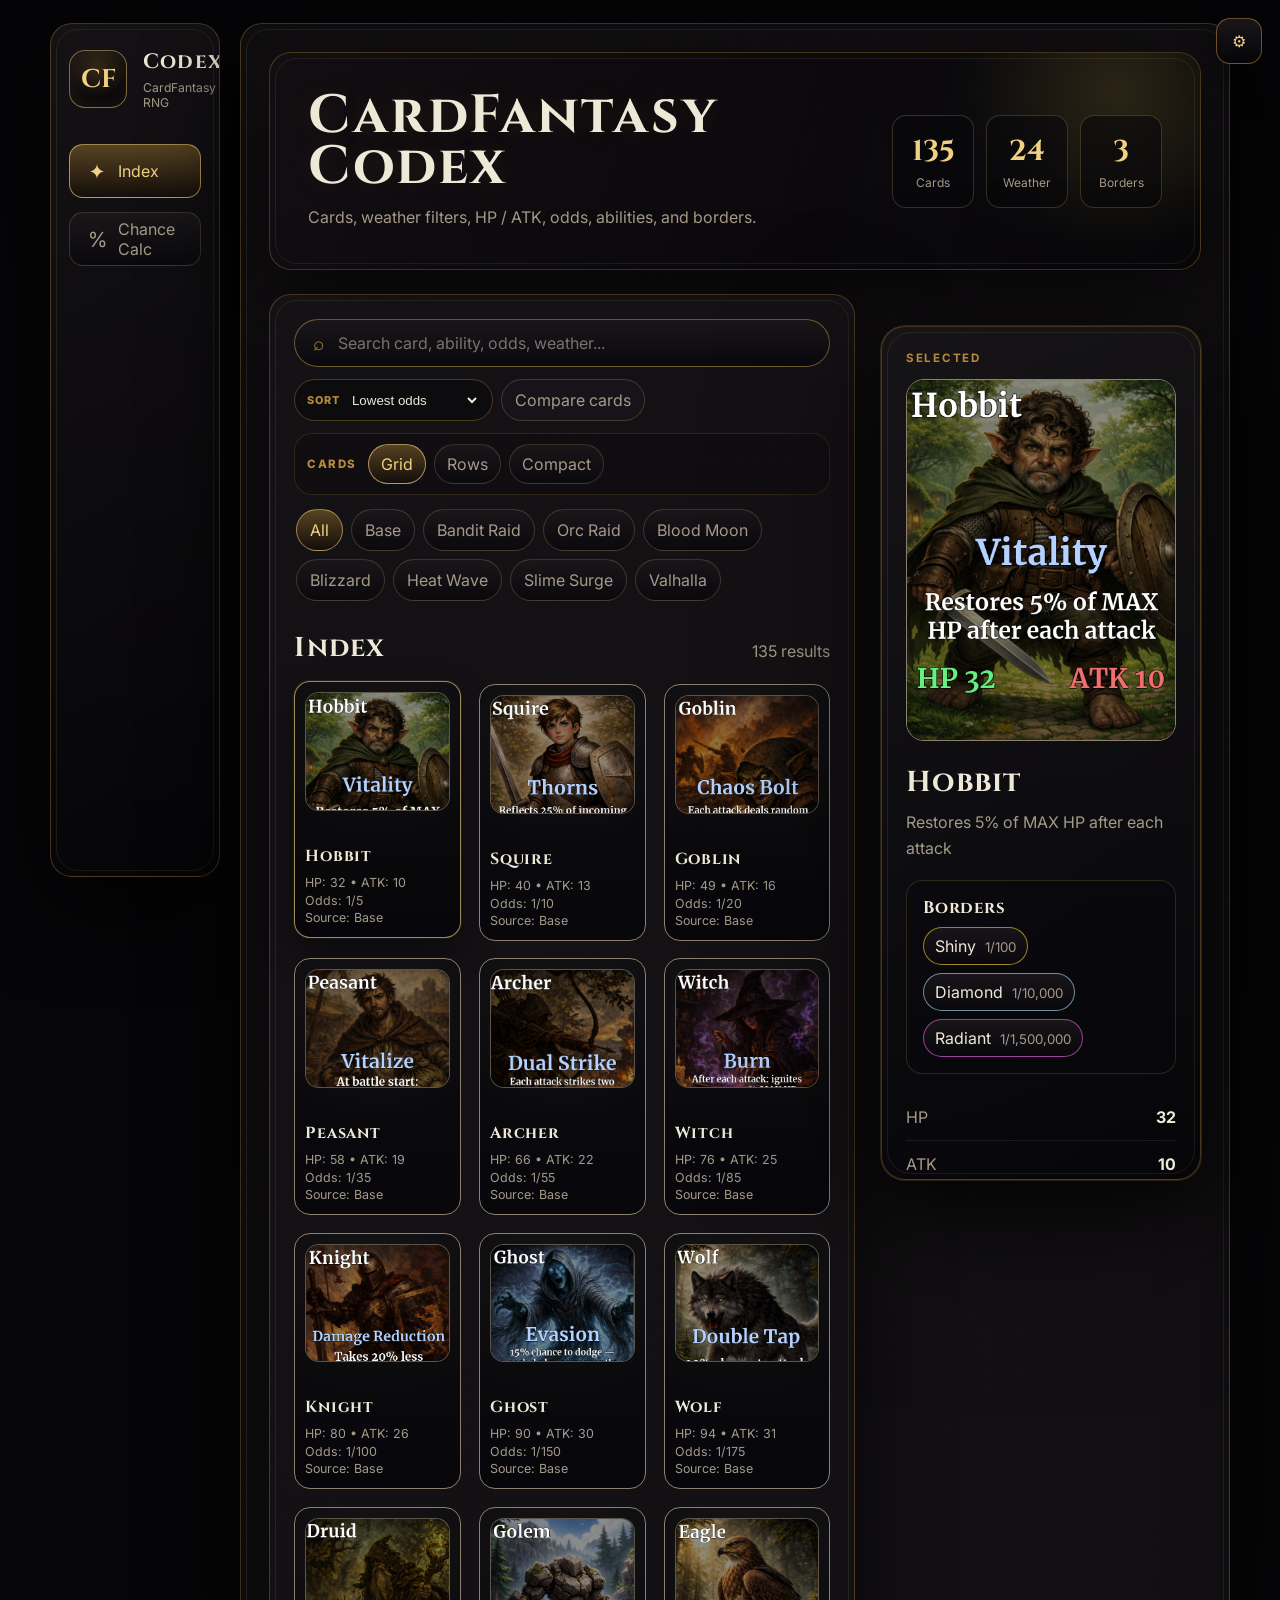
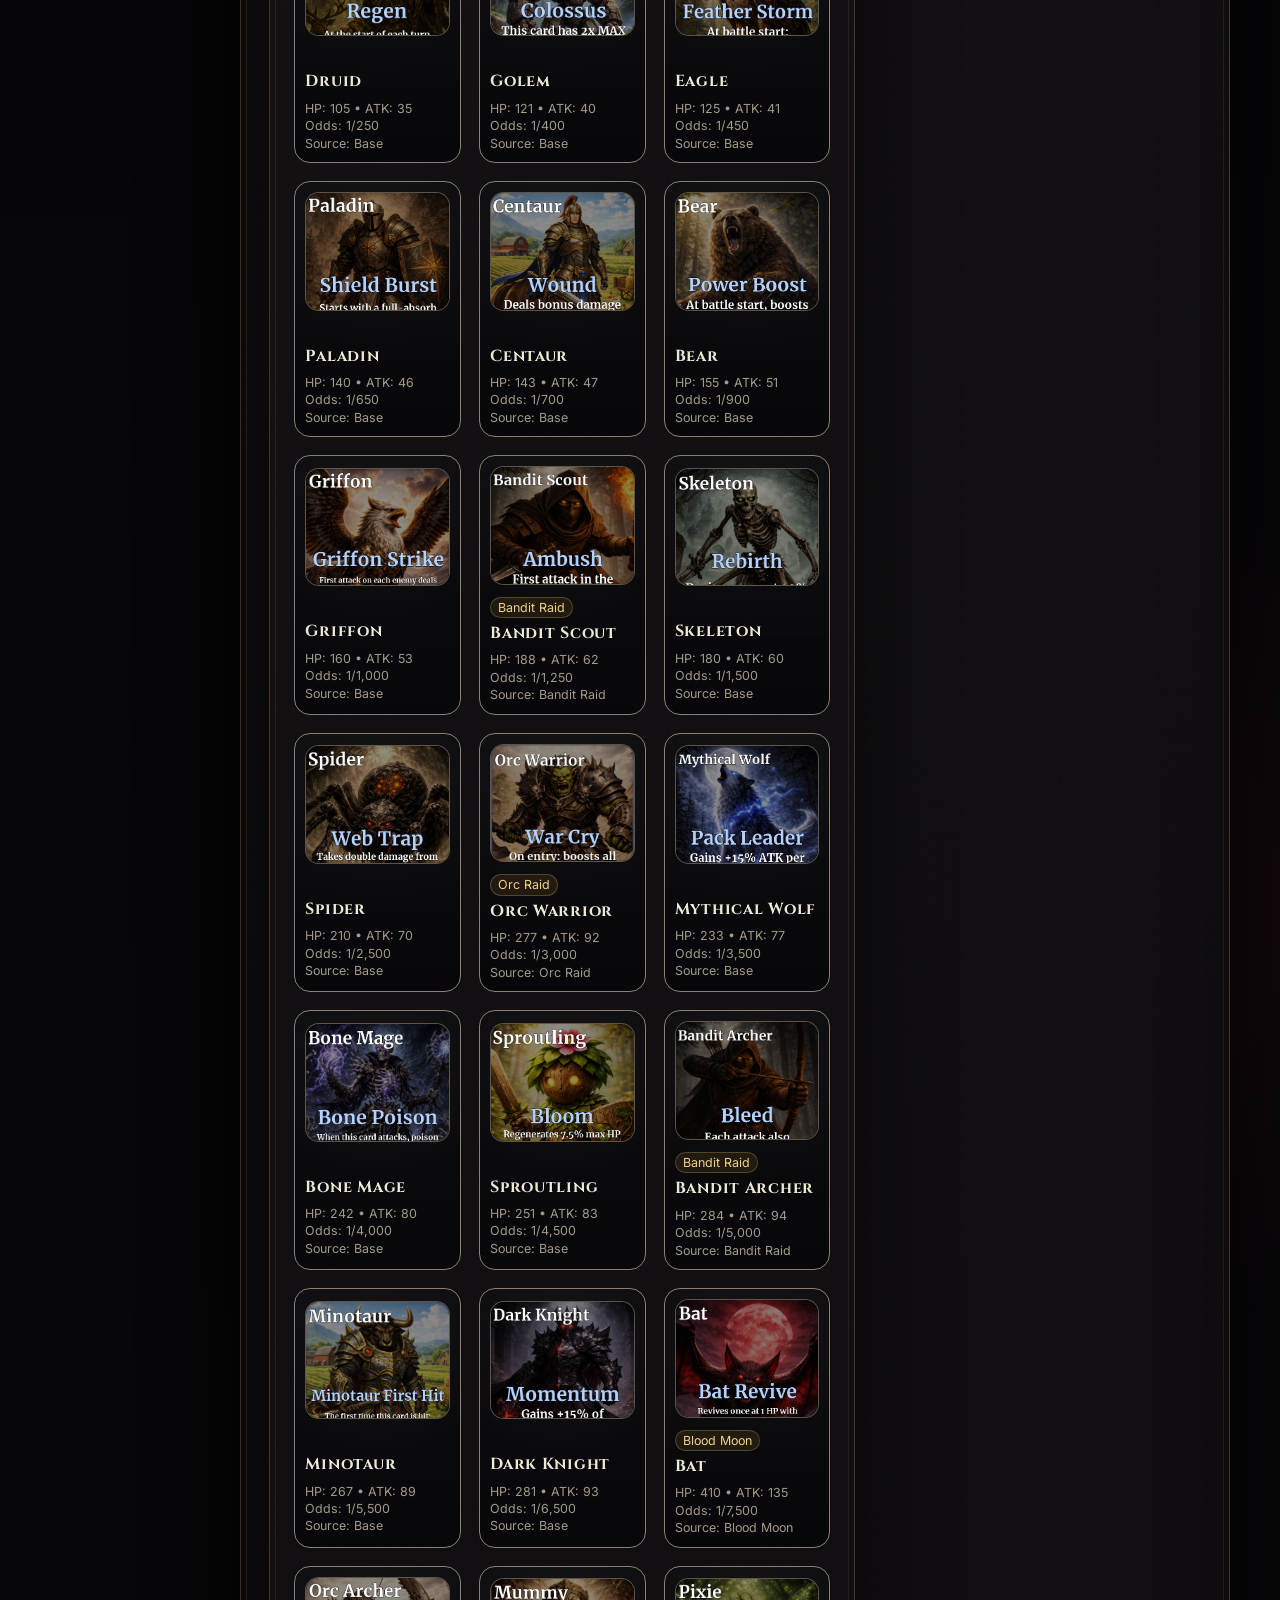
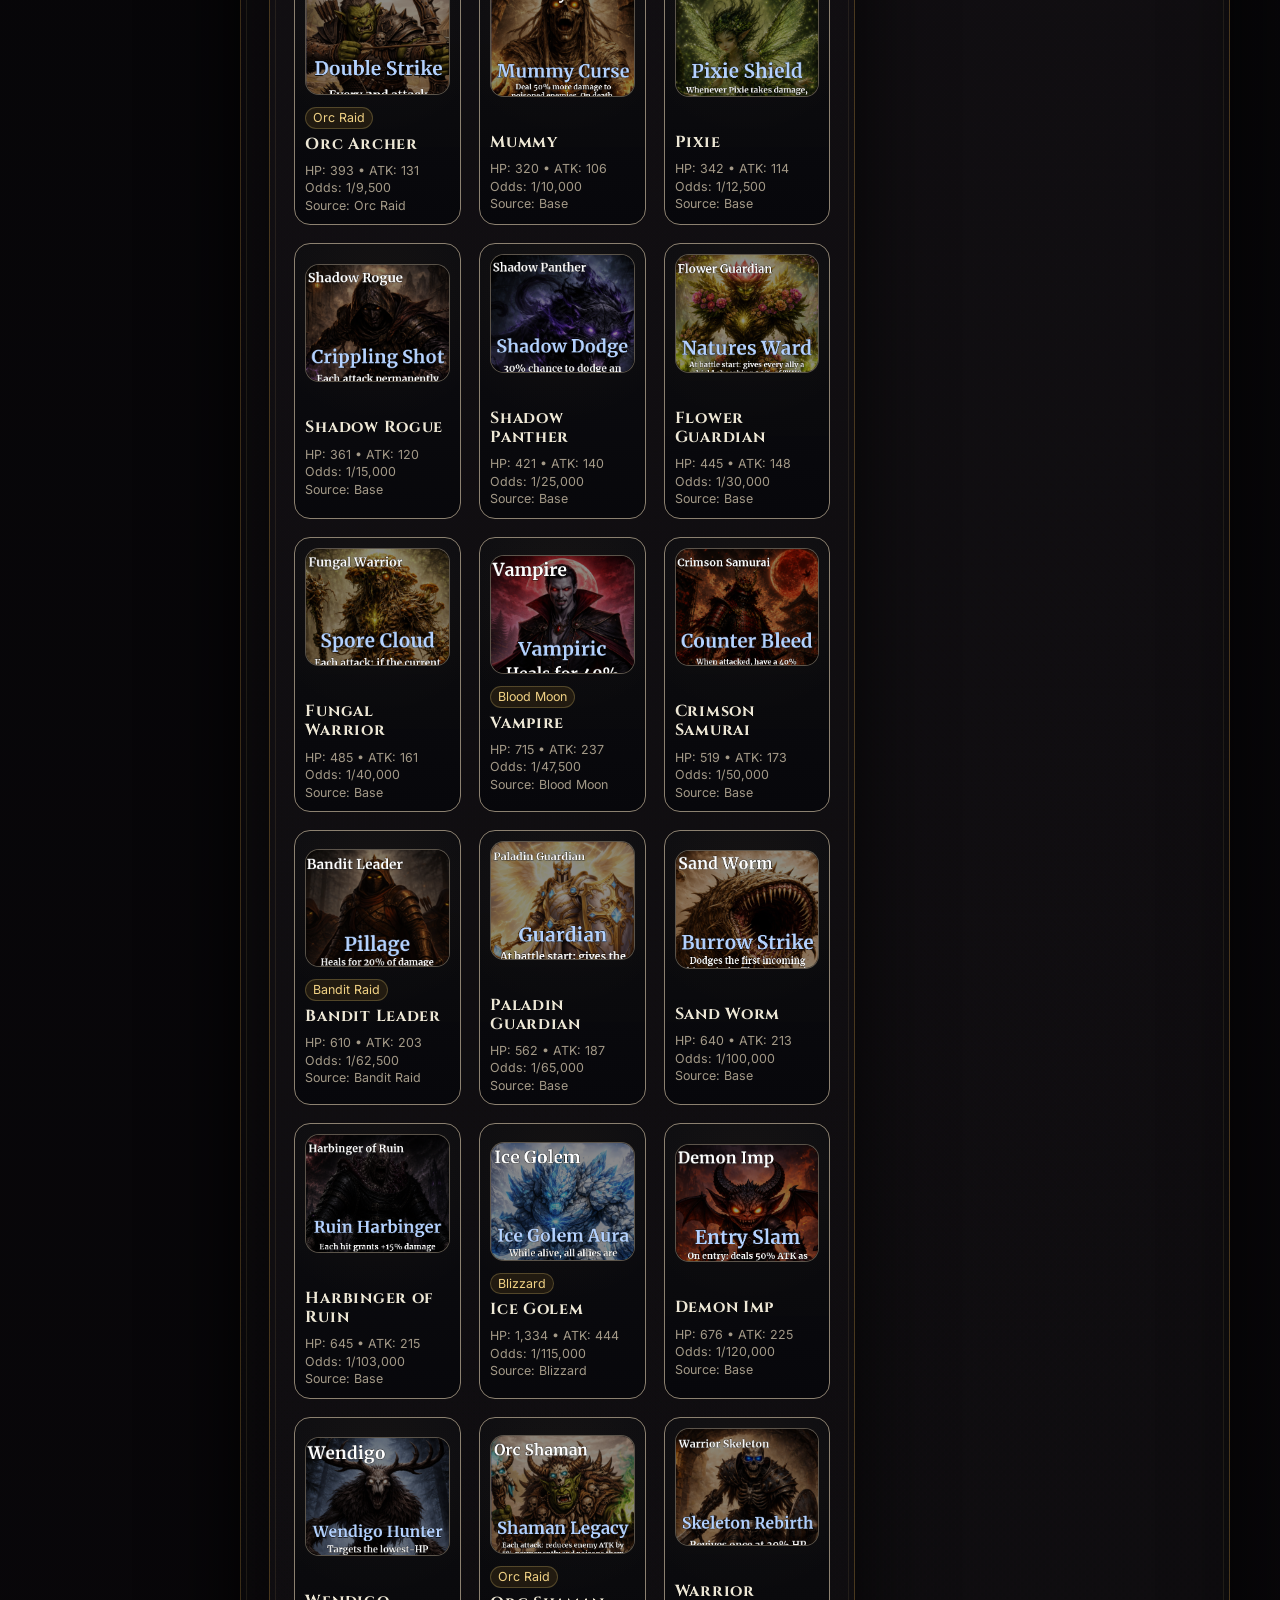
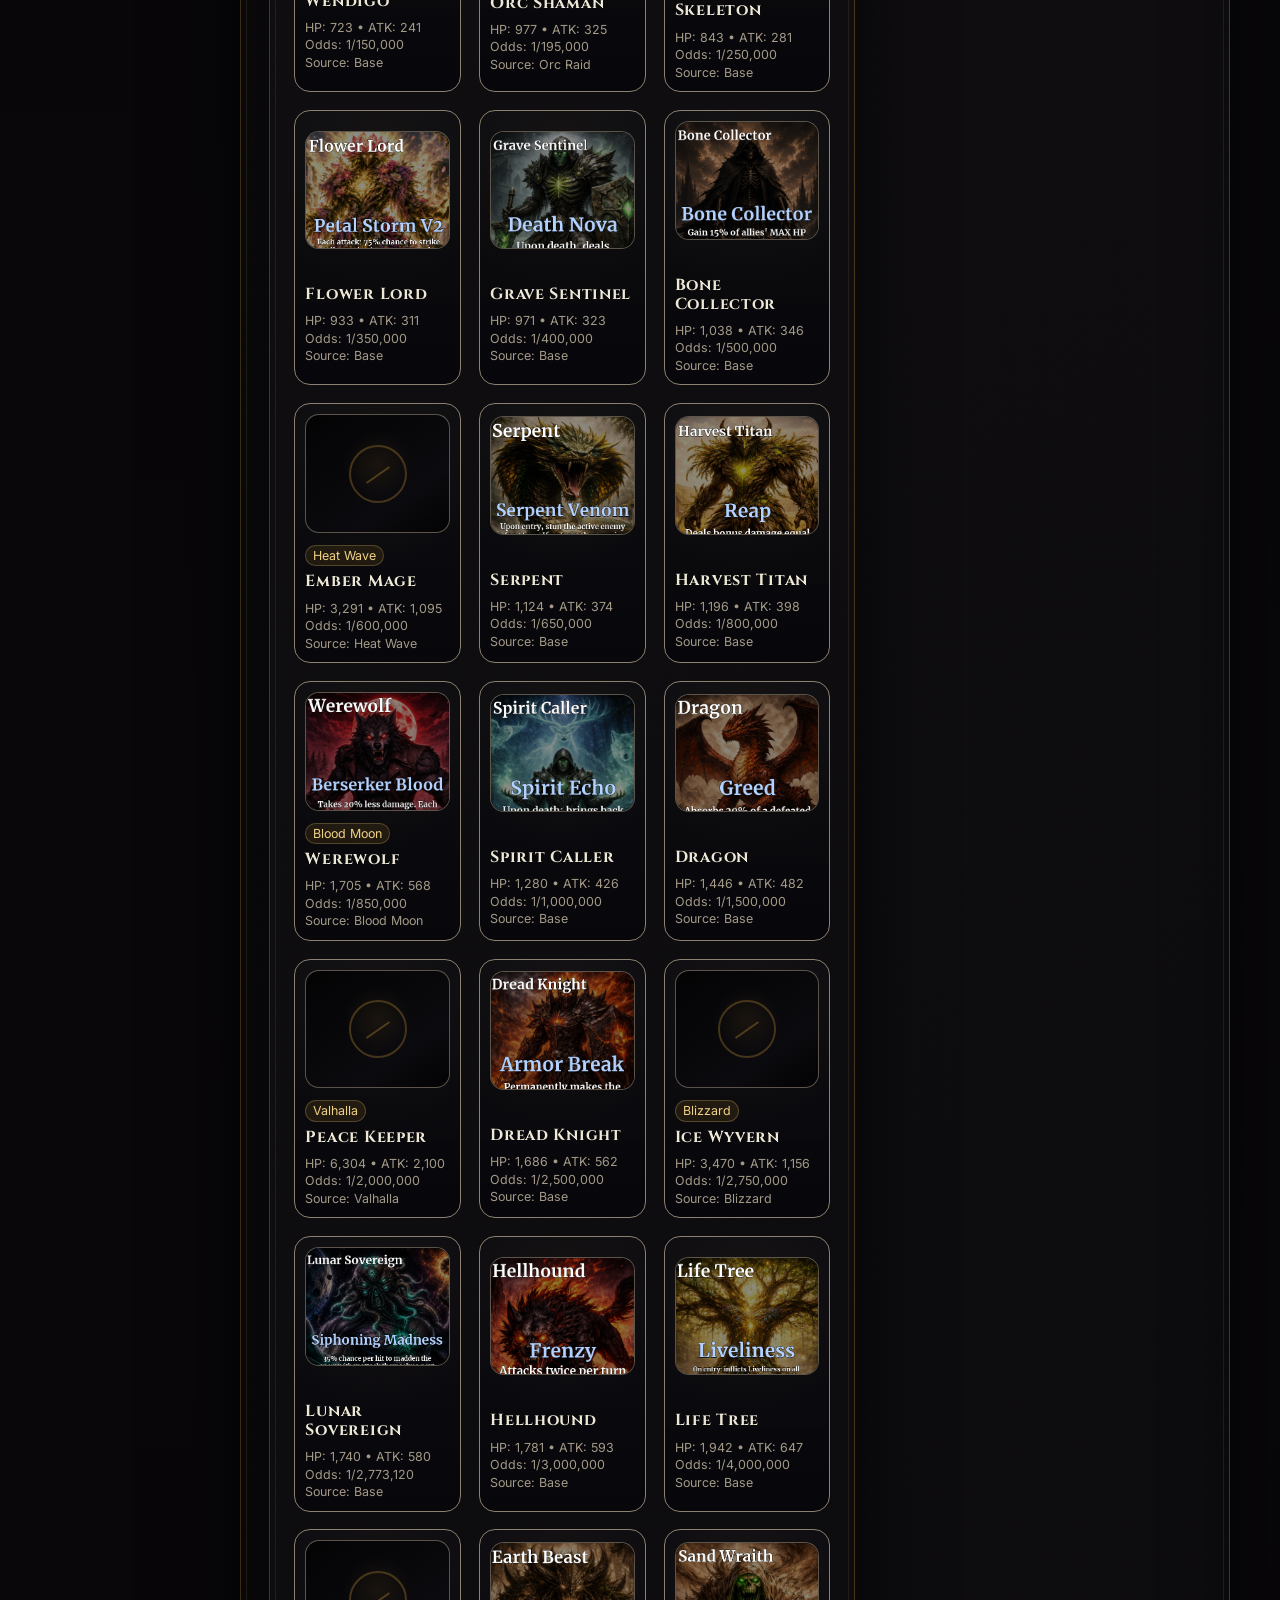
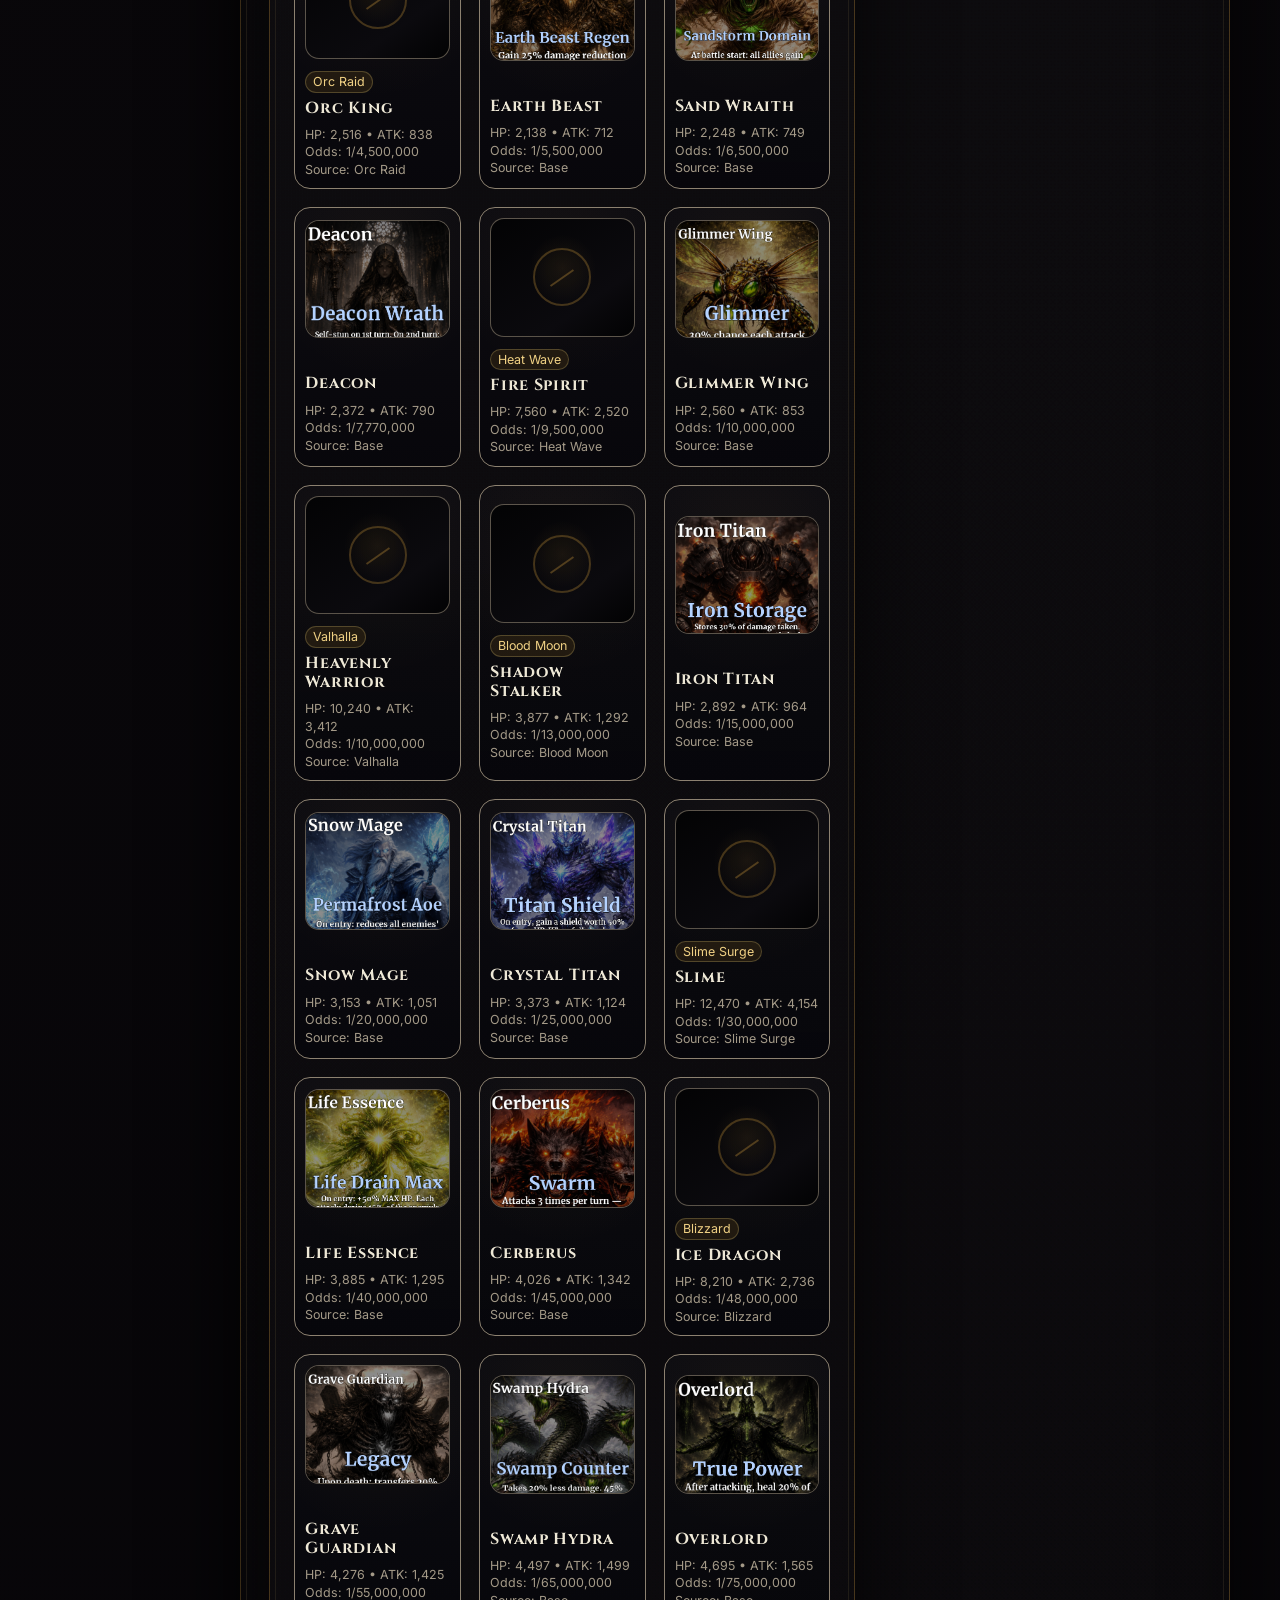
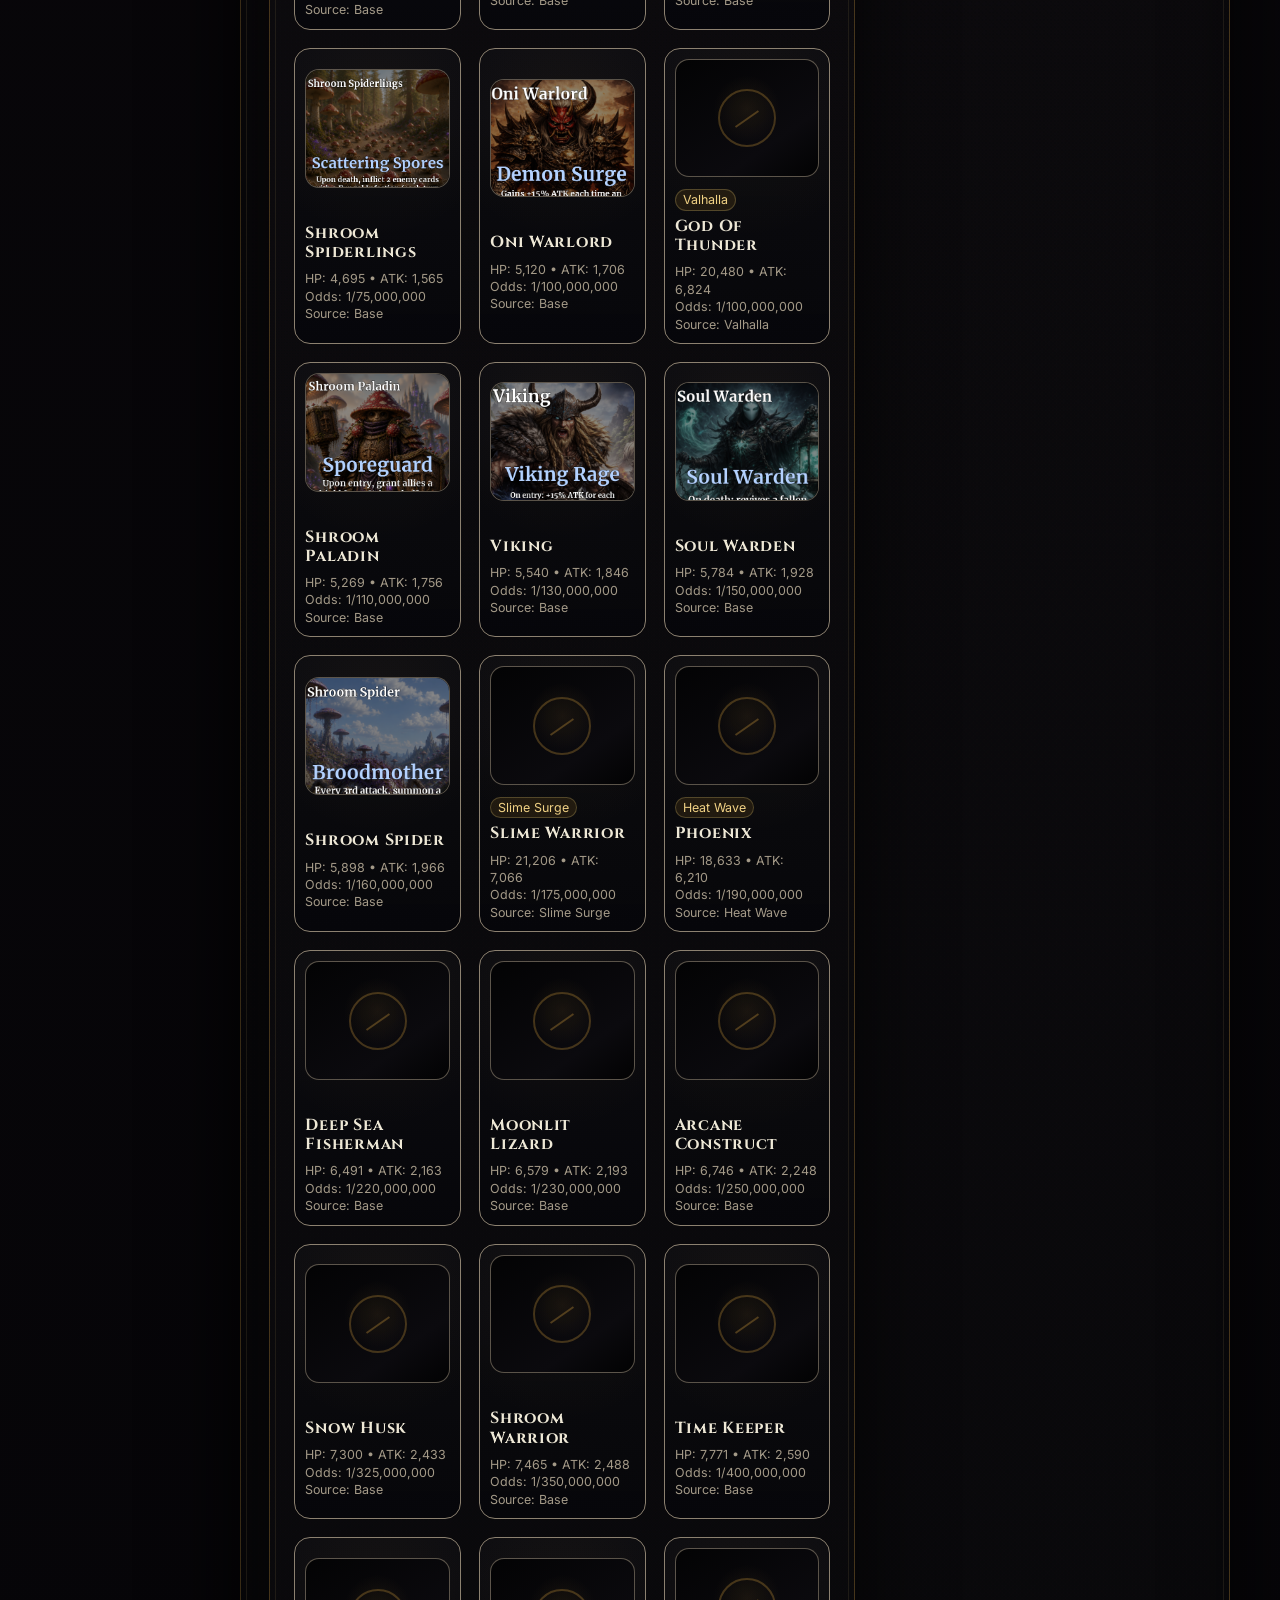
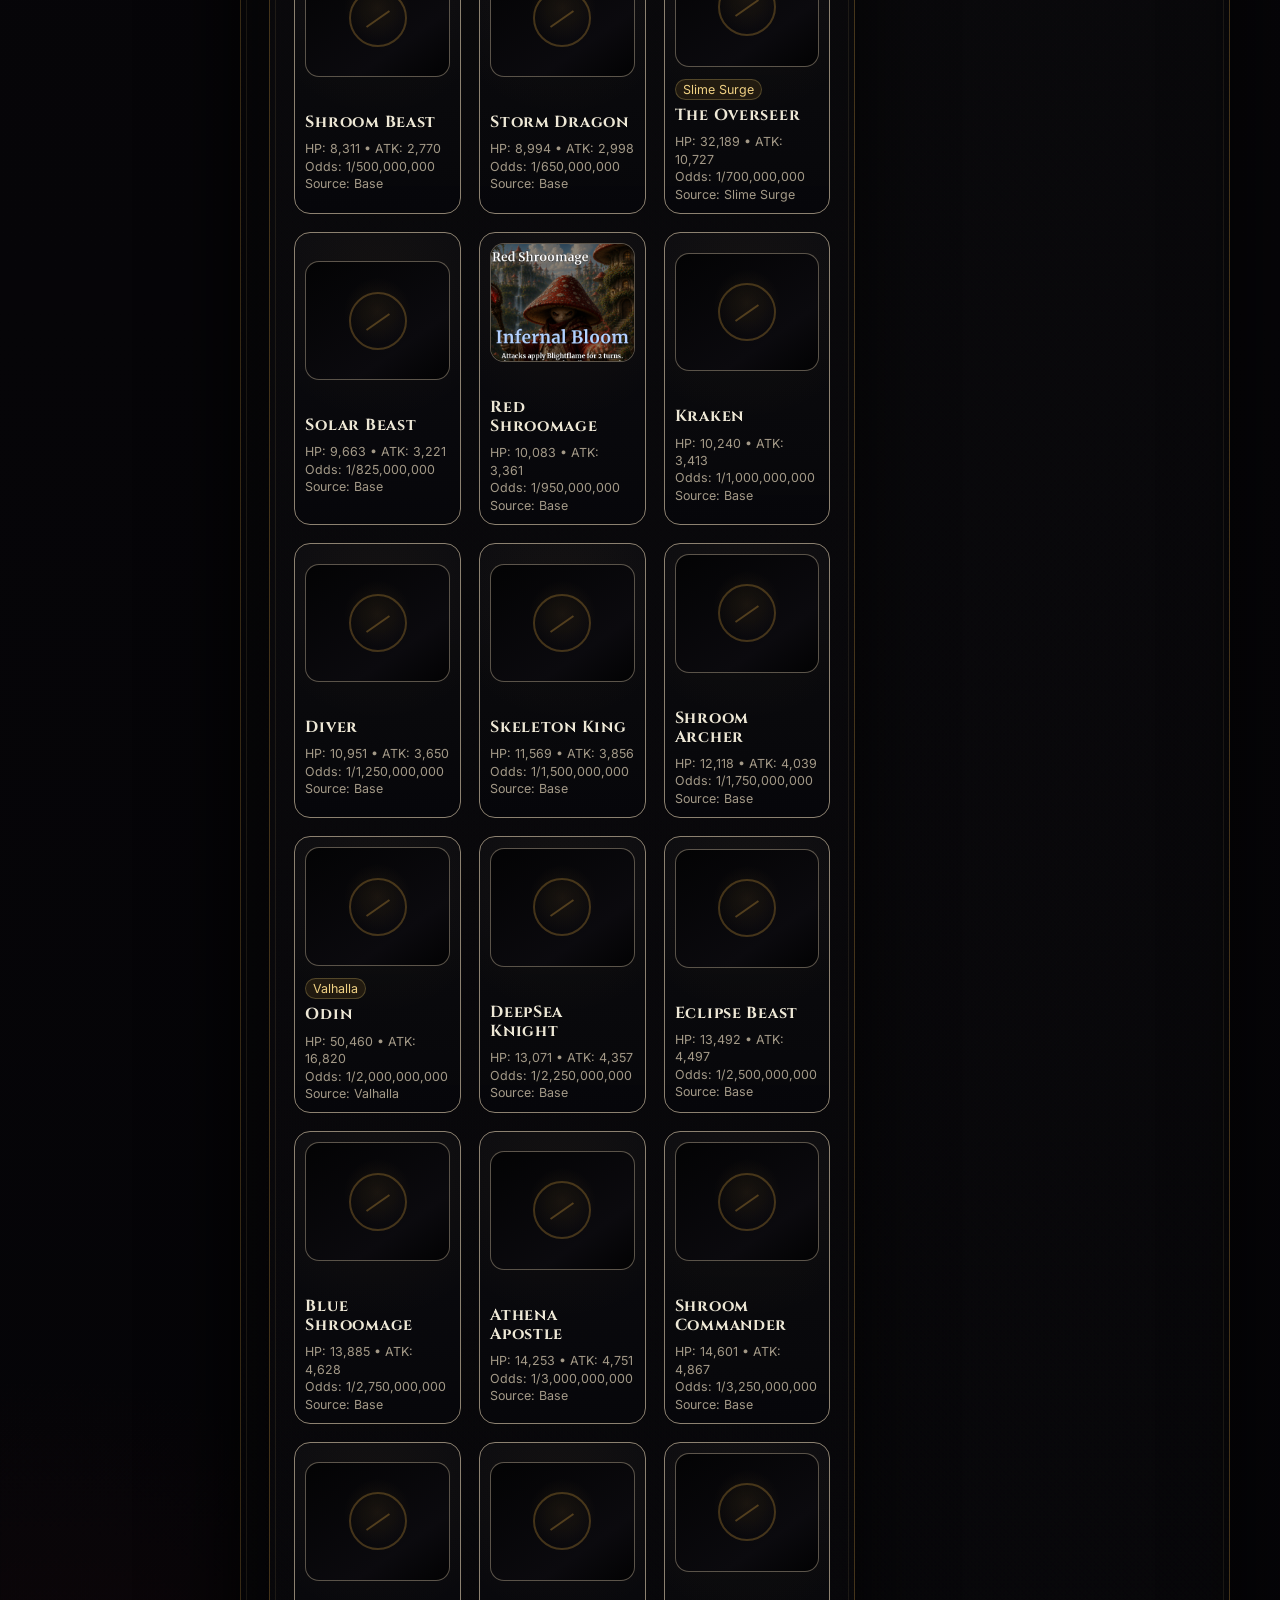
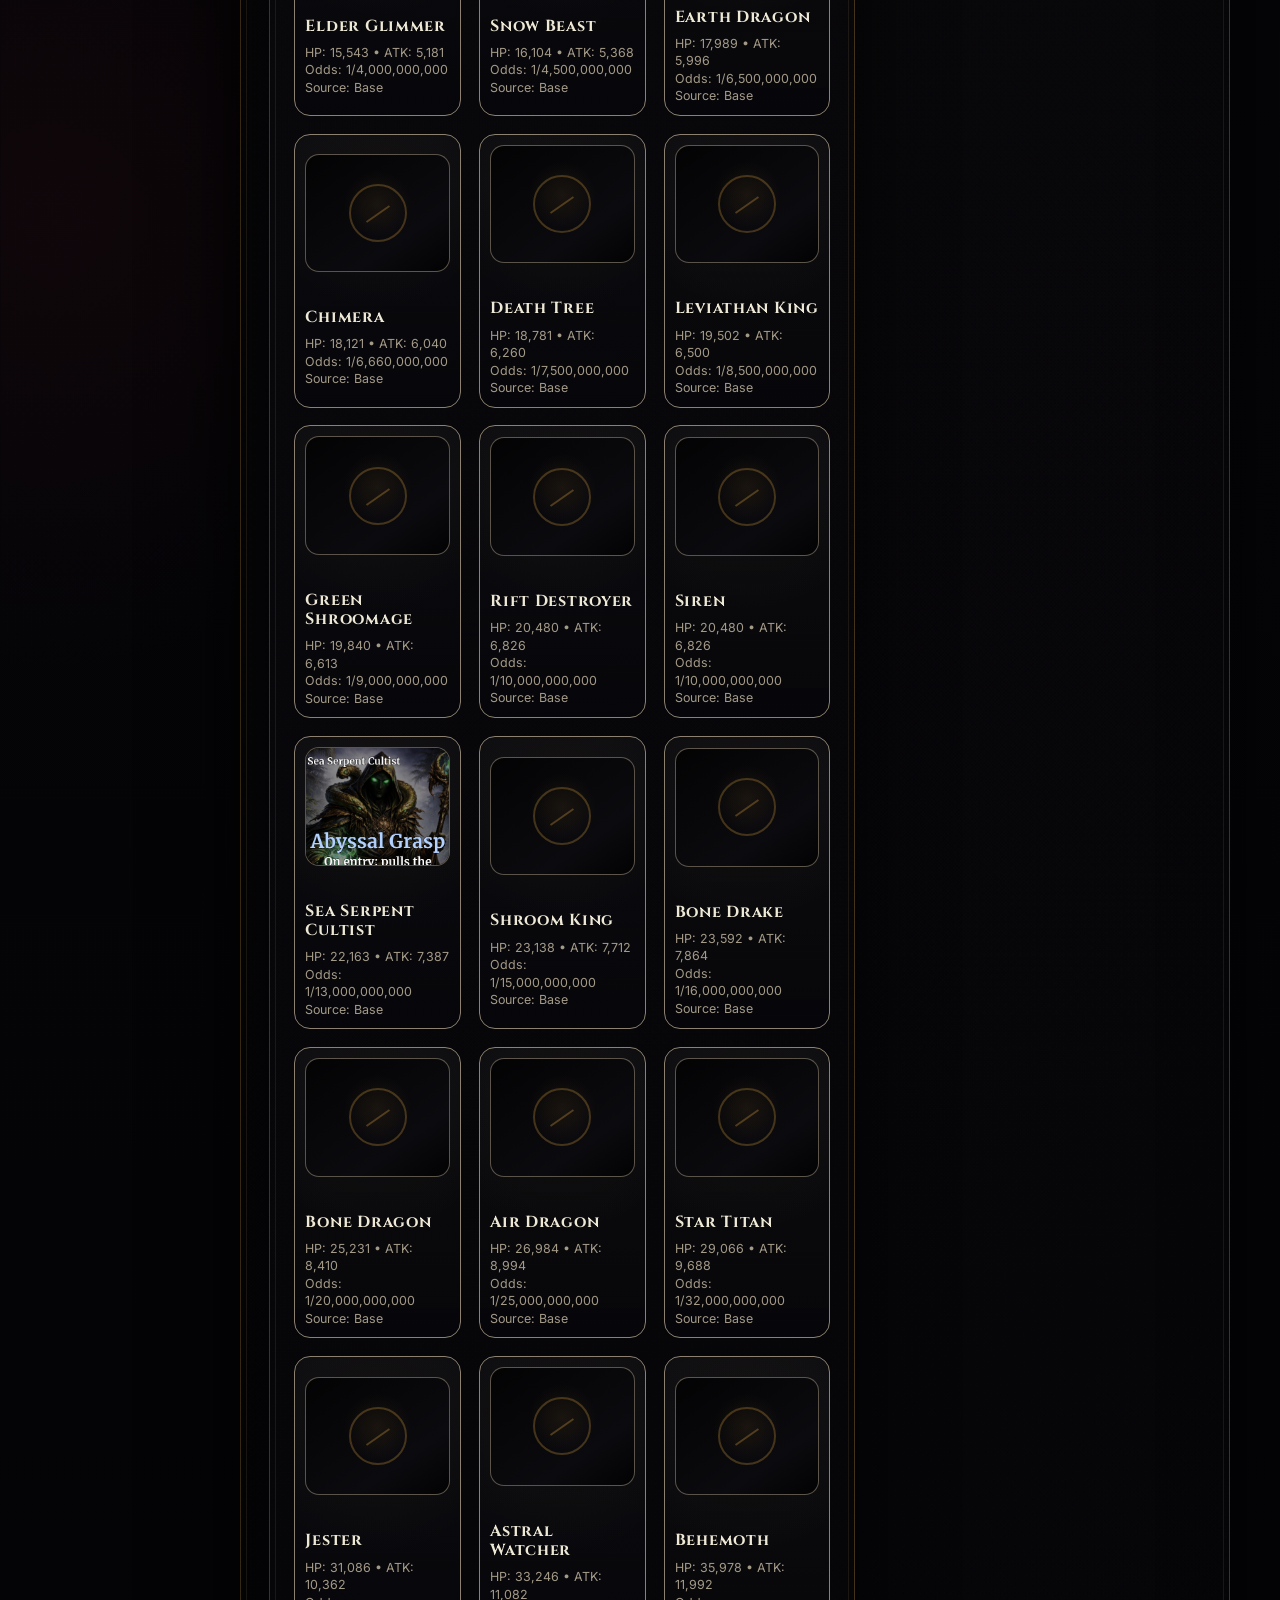
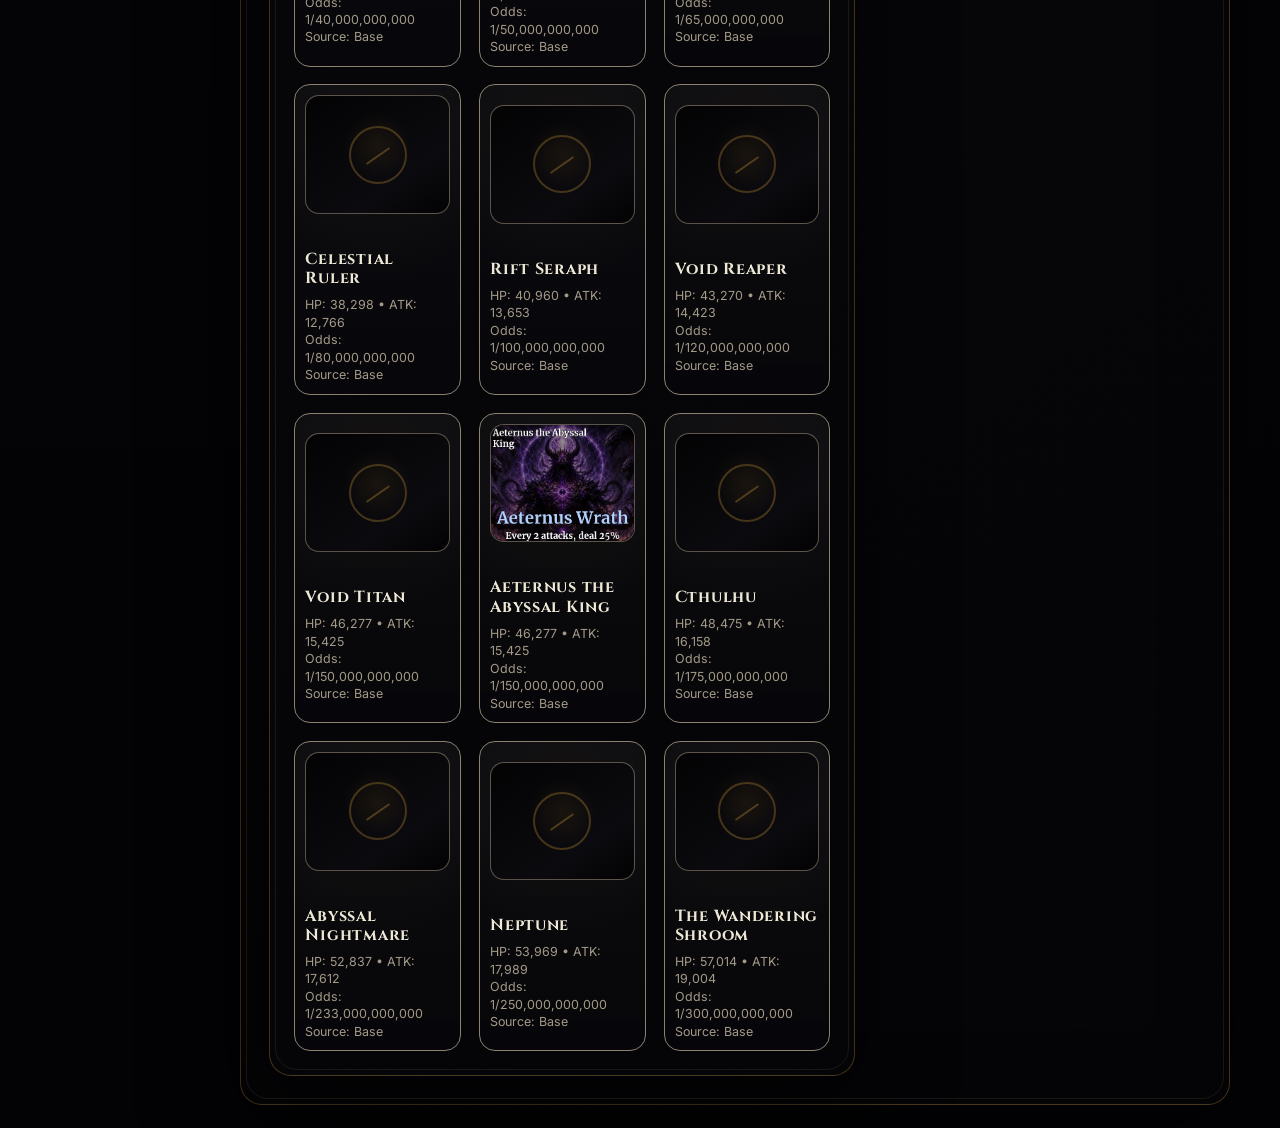
==== index.html @ 84468c55 "Load portrait image fit styles" ====
<!DOCTYPE html>
<html lang="en">
<head>
  <meta charset="UTF-8" />
  <meta name="viewport" content="width=device-width, initial-scale=1.0" />
  <title>CardFantasy Codex</title>
  <meta name="description" content="Card index for CardFantasy RNG." />
  <link rel="preconnect" href="https://fonts.googleapis.com">
  <link rel="preconnect" href="https://fonts.gstatic.com" crossorigin>
  <link href="https://fonts.googleapis.com/css2?family=Cinzel:wght@400;600;700&family=Inter:wght@400;500;600;700&display=swap" rel="stylesheet">
  <link rel="stylesheet" href="styles.css?v=27" />
  <link rel="stylesheet" href="fixes.css?v=27" />
  <link rel="stylesheet" href="revamp.css?v=27" />
  <link rel="stylesheet" href="layout-presets.css?v=27" />
  <link rel="stylesheet" href="features.css?v=27" />
  <link rel="stylesheet" href="image-fit.css?v=27" />
</head>
<body class="layout-floating theme-abyss">
  <button class="settings-button" id="settingsButton" type="button" aria-label="Open color settings">⚙</button>

  <div class="settings-panel" id="settingsPanel" aria-hidden="true">
    <div class="settings-card" role="dialog" aria-label="Color settings">
      <div class="settings-head">
        <h2>Color Theme</h2>
        <button class="settings-close" id="settingsClose" type="button" aria-label="Close settings">×</button>
      </div>
      <div class="theme-grid" id="themeControls" aria-label="Theme options">
        <button class="theme-choice is-active" type="button" data-theme="abyss">Abyss</button>
        <button class="theme-choice" type="button" data-theme="blood">Blood</button>
        <button class="theme-choice" type="button" data-theme="gold">Gold</button>
        <button class="theme-choice" type="button" data-theme="frost">Frost</button>
        <button class="theme-choice" type="button" data-theme="forest">Forest</button>
        <button class="theme-choice" type="button" data-theme="void">Void</button>
        <button class="theme-choice" type="button" data-theme="ember">Ember</button>
        <button class="theme-choice" type="button" data-theme="royal">Royal</button>
        <button class="theme-choice" type="button" data-theme="ash">Ash</button>
        <button class="theme-choice" type="button" data-theme="ocean">Ocean</button>
        <button class="theme-choice" type="button" data-theme="rose">Rose</button>
        <button class="theme-choice" type="button" data-theme="bone">Bone</button>
      </div>
    </div>
  </div>

  <div class="site-shell">
    <aside class="left-rail" aria-label="Main navigation">
      <a class="brand" href="#top" aria-label="CardFantasy Codex home">
        <span class="brand-mark">CF</span>
        <span>
          <strong>Codex</strong>
          <small>CardFantasy RNG</small>
        </span>
      </a>

      <nav class="rail-nav" id="sectionNav">
        <button class="rail-link is-active" type="button" data-section="index">
          <span class="rail-icon">✦</span>
          <span>Index</span>
        </button>
        <button class="rail-link" type="button" data-section="calculator">
          <span class="rail-icon">%</span>
          <span>Chance Calc</span>
        </button>
      </nav>
    </aside>

    <main class="main-panel" id="top">
      <section class="hero-card" aria-labelledby="pageTitle">
        <div>
          <h1 id="pageTitle">CardFantasy Codex</h1>
          <p class="hero-copy">Cards, weather filters, HP / ATK, odds, abilities, and borders.</p>
        </div>
        <div class="hero-stats" aria-label="Library stats">
          <div><strong id="totalCards">0</strong><span>Cards</span></div>
          <div><strong id="totalWeather">0</strong><span>Weather</span></div>
          <div><strong id="totalVariants">0</strong><span>Borders</span></div>
        </div>
      </section>

      <section class="content-grid">
        <div class="index-area">
          <div class="toolbar" id="cardToolbar">
            <label class="search-wrap" for="searchInput">
              <span>⌕</span>
              <input id="searchInput" type="search" placeholder="Search card, ability, odds, weather..." autocomplete="off" />
            </label>

            <div class="utility-toolbar" aria-label="Index tools">
              <label class="sort-wrap" for="sortSelect">
                <span>Sort</span>
                <select id="sortSelect">
                  <option value="lowest">Lowest odds</option>
                  <option value="highest">Highest odds</option>
                </select>
              </label>
              <button class="utility-button" id="compareModeButton" type="button">Compare cards</button>
              <button class="utility-button ghost" id="clearCompareButton" type="button" hidden>Clear compare</button>
            </div>

            <div class="format-toolbar" id="formatControls" aria-label="Card list format">
              <span>Cards</span>
              <button class="format-option is-active" type="button" data-view="grid">Grid</button>
              <button class="format-option" type="button" data-view="codex">Rows</button>
              <button class="format-option" type="button" data-view="compact">Compact</button>
            </div>

            <div class="filter-pills" id="weatherFilters" aria-label="Weather filters">
              <button class="filter-pill is-active" type="button" data-weather="all">All</button>
            </div>
          </div>

          <div class="compare-tray" id="compareTray" hidden></div>

          <div class="section-header">
            <div><h2 id="activeSectionTitle">Index</h2></div>
            <p id="resultCount" class="result-count">0 results</p>
          </div>

          <div class="card-grid view-grid" id="cardGrid" aria-live="polite"></div>
        </div>

        <aside class="preview-area" id="previewArea" aria-label="Selected card preview">
          <div class="preview-card" id="previewCard">
            <button class="preview-close" id="previewClose" type="button" aria-label="Close card details">×</button>
            <p class="eyebrow">Selected</p>
            <div class="preview-art card-image-frame" id="previewArt" aria-hidden="true">
              <span class="image-empty"></span>
            </div>
            <h2 id="previewName">Select a card</h2>
            <p id="previewMeta" class="preview-meta">Click a card to view details.</p>

            <div class="modifier-box">
              <h3>Borders</h3>
              <div class="modifier-controls" id="modifierControls"></div>
            </div>

            <dl class="stat-list">
              <div><dt>HP</dt><dd id="previewBaseHP">—</dd></div>
              <div><dt>ATK</dt><dd id="previewBaseATK">—</dd></div>
              <div class="sync-hidden-row"><dt>Current HP</dt><dd id="previewCurrentHP">—</dd></div>
              <div class="sync-hidden-row"><dt>Current ATK</dt><dd id="previewCurrentATK">—</dd></div>
              <div><dt>Base Odds</dt><dd id="previewBaseOdds">—</dd></div>
              <div><dt>Current Odds</dt><dd id="previewCurrentOdds">—</dd></div>
              <div><dt>Ability</dt><dd id="previewAbility">—</dd></div>
              <div><dt>Source</dt><dd id="previewSource">—</dd></div>
            </dl>

            <button class="primary-action" type="button" id="copyCardButton">Copy card name</button>
          </div>
        </aside>
      </section>
    </main>
  </div>

  <script src="script.js?v=27"></script>
  <script src="format-options.js?v=27"></script>
</body>
</html>
---- styles.css ----
:root {
  --bg: #07070b;
  --panel: rgba(15, 15, 22, 0.9);
  --text: #e8e4d8;
  --muted: #9a968d;
  --gold: #d8b24e;
  --gold-bright: #f2d37b;
  --stroke: rgba(171, 145, 87, 0.42);
  --stroke-soft: rgba(255, 235, 174, 0.1);
  --radius-lg: 22px;
  --shadow: 0 24px 80px rgba(0, 0, 0, 0.42);
  --font-display: "Cinzel", Georgia, serif;
  --font-body: "Inter", system-ui, -apple-system, BlinkMacSystemFont, "Segoe UI", sans-serif;
}

@property --angle {
  syntax: "<angle>";
  initial-value: 0deg;
  inherits: false;
}

@keyframes spinBorder {
  to { --angle: 360deg; }
}

* { box-sizing: border-box; }
html { min-height: 100%; background: var(--bg); }
body {
  min-height: 100vh;
  margin: 0;
  color: var(--text);
  font-family: var(--font-body);
  background:
    radial-gradient(circle at 10% 12%, rgba(123, 36, 48, 0.32), transparent 34rem),
    radial-gradient(circle at 92% 10%, rgba(99, 56, 153, 0.26), transparent 38rem),
    radial-gradient(circle at 52% 110%, rgba(117, 70, 21, 0.22), transparent 36rem),
    linear-gradient(145deg, #08080d 0%, #0e0b12 55%, #07070b 100%);
  overflow-x: hidden;
}

body::before {
  content: "";
  position: fixed;
  inset: 0;
  pointer-events: none;
  background-image:
    linear-gradient(rgba(255,255,255,0.035) 1px, transparent 1px),
    linear-gradient(90deg, rgba(255,255,255,0.032) 1px, transparent 1px);
  background-size: 86px 86px;
  mask-image: radial-gradient(circle at center, black, transparent 80%);
}

button, input { font: inherit; }
button { color: inherit; }

.site-shell {
  display: grid;
  grid-template-columns: 234px minmax(0, 1fr);
  gap: 26px;
  width: min(1480px, 100%);
  min-height: 100vh;
  margin: 0 auto;
  padding: 32px;
}

.left-rail, .main-panel, .hero-card, .index-area, .preview-card {
  border: 1px solid var(--stroke);
  background: linear-gradient(180deg, rgba(255, 255, 255, 0.035), rgba(255, 255, 255, 0)), var(--panel);
  box-shadow: var(--shadow);
  position: relative;
}

.left-rail::after, .main-panel::after, .hero-card::after, .index-area::after, .preview-card::after {
  content: "";
  position: absolute;
  inset: 5px;
  border: 1px solid var(--stroke-soft);
  border-radius: inherit;
  pointer-events: none;
}

.left-rail {
  position: sticky;
  top: 32px;
  height: calc(100vh - 64px);
  border-radius: var(--radius-lg);
  padding: 24px 18px;
  display: flex;
  flex-direction: column;
  overflow: hidden;
}

.brand {
  color: var(--text);
  text-decoration: none;
  display: grid;
  grid-template-columns: 60px 1fr;
  gap: 14px;
  align-items: center;
  margin-bottom: 34px;
}

.brand-mark {
  width: 58px;
  height: 58px;
  display: grid;
  place-items: center;
  border-radius: 16px;
  color: var(--gold-bright);
  border: 1px solid rgba(242, 211, 123, 0.48);
  background: radial-gradient(circle at 50% 22%, rgba(242, 211, 123, 0.18), transparent 60%), rgba(8, 8, 12, 0.92);
  font-family: var(--font-display);
  font-size: 1.6rem;
  font-weight: 700;
}

.brand strong { display: block; font-family: var(--font-display); font-size: 1.3rem; letter-spacing: 0.06em; }
.brand small { display: block; color: var(--muted); font-size: 0.76rem; margin-top: 4px; }

.rail-nav { display: grid; gap: 14px; }
.rail-link {
  display: grid;
  grid-template-columns: 42px 1fr;
  align-items: center;
  min-height: 54px;
  border: 1px solid rgba(136, 121, 88, 0.35);
  border-radius: 14px;
  background: rgba(21, 19, 26, 0.8);
  color: var(--muted);
  cursor: pointer;
  text-align: left;
  transition: transform 160ms ease, border-color 160ms ease, background 160ms ease, color 160ms ease;
}
.rail-link:hover, .rail-link:focus-visible {
  transform: translateX(3px);
  border-color: rgba(242, 211, 123, 0.45);
  color: var(--text);
  outline: none;
}
.rail-link.is-active {
  color: var(--gold-bright);
  border-color: rgba(242, 211, 123, 0.62);
  background: linear-gradient(90deg, rgba(77, 58, 25, 0.9), rgba(25, 22, 28, 0.92));
}
.rail-icon { text-align: center; font-size: 1.3rem; }
.rail-note {
  margin-top: auto;
  border-top: 1px solid rgba(255, 255, 255, 0.08);
  padding-top: 18px;
  color: var(--muted);
  font-size: 0.8rem;
}
.rail-note span, .rail-note strong, .rail-note small { display: block; }
.rail-note strong { color: var(--gold); font-weight: 600; margin-top: 6px; }
.rail-note small { line-height: 1.55; margin-top: 8px; }

.main-panel { min-width: 0; border-radius: var(--radius-lg); padding: 28px; }
.hero-card {
  border-radius: var(--radius-lg);
  padding: 34px 36px;
  display: flex;
  justify-content: space-between;
  gap: 28px;
  align-items: center;
  overflow: hidden;
}
.hero-card::before {
  content: "";
  position: absolute;
  width: 340px;
  height: 340px;
  right: -90px;
  top: -130px;
  border-radius: 50%;
  background: radial-gradient(circle, rgba(216, 178, 78, 0.16), transparent 65%);
  pointer-events: none;
}

.eyebrow {
  margin: 0 0 10px;
  color: var(--gold);
  text-transform: uppercase;
  letter-spacing: 0.15em;
  font-size: 0.72rem;
  font-weight: 700;
}
h1, h2, h3, p { margin-top: 0; }
h1, h2, h3 { font-family: var(--font-display); letter-spacing: 0.045em; }
h1 { margin-bottom: 12px; font-size: clamp(2.4rem, 5vw, 4.2rem); line-height: 1; }
.hero-copy { max-width: 760px; color: var(--muted); font-size: 1rem; line-height: 1.7; margin-bottom: 0; }
.hero-stats { display: grid; grid-template-columns: repeat(3, 1fr); min-width: 320px; gap: 12px; z-index: 1; }
.hero-stats div { border: 1px solid rgba(242, 211, 123, 0.2); border-radius: 14px; padding: 16px; background: rgba(8, 8, 12, 0.58); text-align: center; }
.hero-stats strong { display: block; color: var(--gold-bright); font-family: var(--font-display); font-size: 1.8rem; }
.hero-stats span { color: var(--muted); font-size: 0.75rem; }

.content-grid { display: grid; grid-template-columns: minmax(0, 1fr) 350px; gap: 24px; margin-top: 24px; }
.index-area, .preview-card { border-radius: var(--radius-lg); padding: 24px; }
.toolbar { display: grid; grid-template-columns: 1fr; gap: 14px; align-items: start; margin-bottom: 26px; }
.search-wrap { display: flex; align-items: center; gap: 12px; min-height: 48px; border: 1px solid rgba(216, 178, 78, 0.46); border-radius: 999px; background: rgba(6, 6, 10, 0.8); padding: 0 18px; }
.search-wrap span { color: var(--gold); font-size: 1.2rem; }
.search-wrap input { width: 100%; border: 0; outline: 0; background: transparent; color: var(--text); }
.search-wrap input::placeholder { color: #77736d; }
.filter-pills { display: flex; gap: 8px; flex-wrap: wrap; justify-content: flex-start; max-height: 92px; overflow: auto; padding: 2px; }
.filter-pill, .primary-action {
  border: 1px solid rgba(136, 121, 88, 0.38);
  border-radius: 999px;
  background: rgba(24, 22, 29, 0.86);
  color: var(--muted);
  padding: 10px 13px;
  cursor: pointer;
  transition: border-color 160ms ease, color 160ms ease, background 160ms ease, transform 160ms ease;
}
.filter-pill:hover, .filter-pill:focus-visible, .primary-action:hover, .primary-action:focus-visible { border-color: rgba(242, 211, 123, 0.48); color: var(--text); outline: none; }
.filter-pill.is-active, .primary-action { color: var(--gold-bright); border-color: rgba(242, 211, 123, 0.56); background: rgba(62, 48, 22, 0.82); }
.section-header { display: flex; justify-content: space-between; gap: 20px; align-items: end; margin-bottom: 18px; }
.section-header h2 { font-size: 1.7rem; margin-bottom: 0; }
.result-count { color: var(--muted); margin-bottom: 5px; white-space: nowrap; }

.card-grid { display: grid; grid-template-columns: repeat(auto-fill, minmax(180px, 1fr)); gap: 16px; }
.card-tile {
  min-height: 238px;
  border: 1px solid var(--rarity-color, rgba(255,255,255,0.2));
  border-radius: 16px;
  background: radial-gradient(circle at 50% 22%, color-mix(in srgb, var(--rarity-color), transparent 78%), transparent 58%), rgba(13, 13, 19, 0.96);
  padding: 10px;
  cursor: pointer;
  text-align: left;
  overflow: hidden;
  position: relative;
  transition: transform 160ms ease, border-color 160ms ease, box-shadow 160ms ease;
}
.card-tile > * { position: relative; z-index: 1; }
.card-tile:hover, .card-tile:focus-visible, .card-tile.is-selected { transform: translateY(-3px); border-color: var(--rarity-color); box-shadow: 0 18px 42px color-mix(in srgb, var(--rarity-color), transparent 80%); outline: none; }
.card-tile.has-modifiers { border-color: transparent; }
.card-tile.has-modifiers::before, .preview-art.has-modifiers::before {
  content: "";
  position: absolute;
  inset: 0;
  border-radius: inherit;
  padding: 3px;
  background: conic-gradient(from var(--angle), var(--modifier-colors));
  -webkit-mask: linear-gradient(#000 0 0) content-box, linear-gradient(#000 0 0);
  -webkit-mask-composite: xor;
  mask-composite: exclude;
  animation: spinBorder 4.8s linear infinite;
  pointer-events: none;
  z-index: 4;
}

.card-art, .preview-art {
  display: grid;
  place-items: center;
  border: 1px solid color-mix(in srgb, var(--rarity-color, var(--preview-color, #d8b24e)), transparent 36%);
  background: radial-gradient(circle, color-mix(in srgb, var(--rarity-color, var(--preview-color, #d8b24e)), transparent 58%), transparent 55%), #050508;
  overflow: hidden;
  position: relative;
}
.card-art { height: 148px; border-radius: 12px; margin-bottom: 12px; }
.card-art img, .preview-art img { width: 100%; height: 100%; object-fit: cover; display: block; }
.card-art.has-image .fallback-symbol, .preview-art.has-image .fallback-symbol { display: none; }
.fallback-symbol { font-family: var(--font-display); color: var(--gold-bright); font-size: 2.4rem; }
.tile-topline { display: flex; align-items: center; gap: 6px; min-height: 18px; margin-bottom: 6px; flex-wrap: wrap; }
.card-tag, .card-stat { display: block; font-size: 0.78rem; line-height: 1.4; }
.card-tag { color: var(--gold-bright); border: 1px solid rgba(242, 211, 123, 0.24); border-radius: 999px; padding: 1px 7px; background: rgba(62, 48, 22, 0.45); }
.card-stat { color: var(--muted); }
.card-tile h3 { font-size: 1rem; margin: 0 0 8px; line-height: 1.2; }

.preview-card { position: sticky; top: 32px; }
.preview-art { height: 220px; border-radius: 18px; margin: 14px 0 22px; border-color: var(--preview-color, rgba(216, 178, 78, 0.55)); --rarity-color: var(--preview-color, #d8b24e); }
.preview-art.has-modifiers { border-color: transparent; }
.preview-art .fallback-symbol, .preview-art > span { color: var(--gold-bright); font-family: var(--font-display); font-size: 4.4rem; }
.preview-card h2 { margin-bottom: 8px; font-size: 1.8rem; }
.preview-meta { color: var(--muted); line-height: 1.6; min-height: 80px; }
.modifier-box { border: 1px solid rgba(216, 178, 78, 0.18); background: rgba(8, 8, 12, 0.42); border-radius: 16px; padding: 16px; margin: 18px 0 8px; }
.modifier-box h3 { font-size: 1.05rem; margin-bottom: 8px; }
.modifier-box p { color: var(--muted); line-height: 1.55; font-size: 0.84rem; margin-bottom: 14px; }
.modifier-controls { display: flex; flex-wrap: wrap; gap: 8px; }
.modifier-button {
  border: 1px solid color-mix(in srgb, var(--chip-color, #d8b24e), transparent 42%);
  background: color-mix(in srgb, var(--chip-color, #d8b24e), transparent 88%);
  color: var(--text);
  border-radius: 999px;
  padding: 8px 11px;
  cursor: pointer;
}
.modifier-button.is-active { background: color-mix(in srgb, var(--chip-color, #d8b24e), transparent 68%); box-shadow: 0 0 18px color-mix(in srgb, var(--chip-color, #d8b24e), transparent 70%); }
.modifier-button small { color: var(--muted); margin-left: 5px; }
.muted-small { color: var(--muted); font-size: 0.8rem; }
.stat-list { display: grid; gap: 0; margin: 20px 0 24px; }
.stat-list div { display: flex; justify-content: space-between; gap: 16px; padding: 13px 0; border-bottom: 1px solid rgba(255, 255, 255, 0.08); }
.stat-list dt { color: var(--muted); }
.stat-list dd { margin: 0; color: var(--text); text-align: right; max-width: 190px; overflow-wrap: anywhere; font-weight: 700; }
.primary-action { width: 100%; border-radius: 14px; padding: 14px 16px; }
.empty-state, .info-panel { border: 1px solid rgba(216, 178, 78, 0.22); border-radius: 16px; background: rgba(8, 8, 12, 0.5); }
.empty-state { grid-column: 1 / -1; min-height: 180px; display: grid; place-items: center; color: var(--muted); border-style: dashed; }
.span-all { grid-column: 1 / -1; }
.info-panel { padding: 22px; min-height: 260px; }
.info-panel h3 { font-size: 1.3rem; margin-bottom: 8px; }
.info-panel p { color: var(--muted); line-height: 1.7; margin-bottom: 0; }

@media (max-width: 1220px) { .content-grid { grid-template-columns: 1fr; } .preview-card { position: static; } }
@media (max-width: 1120px) {
  .site-shell { grid-template-columns: 1fr; }
  .left-rail { position: static; height: auto; }
  .rail-nav { grid-template-columns: repeat(2, minmax(0, 1fr)); }
  .rail-link { grid-template-columns: 1fr; justify-items: center; text-align: center; gap: 4px; padding: 10px 6px; }
}
@media (max-width: 760px) {
  .site-shell { padding: 14px; gap: 14px; }
  .main-panel, .hero-card, .index-area, .preview-card, .left-rail { padding: 18px; }
  .hero-card, .section-header { display: block; }
  .hero-stats { grid-template-columns: repeat(3, 1fr); min-width: 0; margin-top: 20px; }
  .card-grid { grid-template-columns: repeat(auto-fill, minmax(155px, 1fr)); }
  .card-tile { min-height: 226px; }
}
---- fixes.css ----
/* Local visual fixes: no external card images required. */
.image-loader {
  display: none;
}

.card-tile {
  --rarity-color: #8c8170;
}

.card-tile:not(.has-modifiers),
.card-tile:not(.has-modifiers).is-selected,
.card-tile:not(.has-modifiers):hover,
.card-tile:not(.has-modifiers):focus-visible {
  border-color: #8c8170;
  box-shadow: none;
}

.preview-card {
  --preview-color: #8c8170;
}

.generated-art {
  isolation: isolate;
  background:
    radial-gradient(circle at 50% 42%, color-mix(in srgb, var(--card-accent, #b69a62), transparent 62%), transparent 38%),
    radial-gradient(circle at 50% 30%, rgba(255,255,255,0.08), transparent 32%),
    linear-gradient(145deg, #040407, #101018 70%, #050507) !important;
}

.generated-vignette {
  position: absolute;
  inset: 0;
  background:
    radial-gradient(circle at 50% 42%, transparent 0 28%, rgba(0,0,0,0.52) 64%, rgba(0,0,0,0.9) 100%),
    linear-gradient(120deg, rgba(255,255,255,0.07), transparent 38%);
  z-index: 1;
}

.generated-rune {
  position: relative;
  z-index: 2;
  color: #f5d87f;
  font-family: var(--font-display);
  font-size: 3.35rem;
  text-shadow: 0 0 22px color-mix(in srgb, var(--card-accent, #b69a62), transparent 28%);
}

.card-art .generated-rune {
  font-size: 2.25rem;
}

.generated-name {
  position: absolute;
  right: 12px;
  bottom: 8px;
  z-index: 2;
  color: rgba(255, 255, 255, 0.08);
  font-family: var(--font-display);
  font-size: 4.4rem;
  font-weight: 700;
  line-height: 1;
}

.preview-art .generated-name {
  font-size: 7rem;
}

.card-art.has-image .fallback-symbol,
.preview-art.has-image .fallback-symbol,
.fallback-symbol {
  display: none;
}
---- revamp.css ----
:root {
  --bg: #030306;
  --panel: rgba(9, 8, 11, 0.94);
  --text: #eee8d6;
  --muted: #a49a88;
  --gold: #b88a38;
  --gold-bright: #f0d184;
  --stroke: rgba(155, 118, 54, 0.46);
  --stroke-soft: rgba(237, 207, 138, 0.09);
  --shadow: 0 24px 90px rgba(0, 0, 0, 0.72);
  --theme-a: 184 138 56;
  --theme-b: 93 23 30;
  --theme-c: 18 15 20;
}

body.theme-abyss { --gold:#b88a38; --gold-bright:#f0d184; --stroke:rgba(155,118,54,.46); --theme-a:184 138 56; --theme-b:93 23 30; --theme-c:18 15 20; }
body.theme-blood { --gold:#c25050; --gold-bright:#ffb0a0; --stroke:rgba(185,65,65,.48); --theme-a:180 45 50; --theme-b:80 4 16; --theme-c:20 8 10; }
body.theme-gold { --gold:#d2a84b; --gold-bright:#ffe198; --stroke:rgba(210,168,75,.48); --theme-a:210 168 75; --theme-b:99 70 25; --theme-c:18 13 7; }
body.theme-frost { --gold:#7bbbd0; --gold-bright:#c9f4ff; --stroke:rgba(123,187,208,.48); --theme-a:82 150 185; --theme-b:18 50 72; --theme-c:7 13 18; }
body.theme-forest { --gold:#7faf5f; --gold-bright:#d6f0a3; --stroke:rgba(127,175,95,.48); --theme-a:83 128 63; --theme-b:22 65 38; --theme-c:7 16 11; }
body.theme-void { --gold:#a078e5; --gold-bright:#d7c2ff; --stroke:rgba(160,120,229,.48); --theme-a:120 76 190; --theme-b:37 14 78; --theme-c:11 8 18; }
body.theme-ember { --gold:#d77a38; --gold-bright:#ffc186; --stroke:rgba(215,122,56,.48); --theme-a:215 108 35; --theme-b:95 34 16; --theme-c:20 9 6; }
body.theme-royal { --gold:#8b8eee; --gold-bright:#d2d4ff; --stroke:rgba(139,142,238,.48); --theme-a:75 83 180; --theme-b:22 27 92; --theme-c:8 10 20; }
body.theme-ash { --gold:#a9a098; --gold-bright:#e1ddd5; --stroke:rgba(169,160,152,.42); --theme-a:110 105 100; --theme-b:56 50 48; --theme-c:12 12 13; }
body.theme-bone { --gold:#c8b78c; --gold-bright:#fff1c9; --stroke:rgba(200,183,140,.48); --theme-a:200 183 140; --theme-b:91 76 50; --theme-c:18 16 12; }

body {
  background:
    radial-gradient(circle at 50% -10%, rgb(var(--theme-a) / 0.13), transparent 31rem),
    radial-gradient(circle at 92% 18%, rgb(var(--theme-b) / 0.15), transparent 26rem),
    radial-gradient(circle at 4% 82%, rgb(var(--theme-b) / 0.12), transparent 28rem),
    linear-gradient(180deg, #050507 0%, #09070a 42%, #030306 100%) !important;
}

body::before {
  opacity: 0.22;
  background-image:
    linear-gradient(rgba(238, 232, 214, 0.028) 1px, transparent 1px),
    linear-gradient(90deg, rgba(238, 232, 214, 0.02) 1px, transparent 1px),
    radial-gradient(circle at center, rgb(var(--theme-a) / 0.06) 0 1px, transparent 1px);
  background-size: 96px 96px, 96px 96px, 22px 22px;
}

body::after {
  content: "";
  position: fixed;
  inset: 0;
  pointer-events: none;
  background:
    linear-gradient(90deg, rgba(0,0,0,0.72), transparent 18%, transparent 82%, rgba(0,0,0,0.72)),
    radial-gradient(circle at 50% 46%, transparent 0 42%, rgba(0,0,0,0.55) 100%);
  z-index: -1;
}

.left-rail,
.main-panel,
.hero-card,
.index-area,
.preview-card {
  background:
    linear-gradient(180deg, rgb(var(--theme-a) / 0.025), rgba(0, 0, 0, 0.02)),
    linear-gradient(145deg, rgba(17, 15, 20, 0.97), rgba(5, 5, 8, 0.96)) !important;
  border-color: color-mix(in srgb, var(--gold), transparent 66%) !important;
}

.main-panel {
  box-shadow: inset 0 0 70px rgba(0,0,0,0.32), var(--shadow);
}

.hero-card {
  background:
    linear-gradient(105deg, rgba(18, 14, 18, 0.98), rgba(6, 6, 9, 0.92)),
    radial-gradient(circle at 88% 12%, rgb(var(--theme-a) / 0.13), transparent 18rem) !important;
}

.hero-card h1 {
  text-shadow: 0 0 22px rgb(var(--theme-a) / 0.13);
}

.brand-mark {
  background:
    radial-gradient(circle at 50% 32%, rgb(var(--theme-a) / 0.22), transparent 60%),
    linear-gradient(145deg, #151113, #050508) !important;
  box-shadow: inset 0 0 20px rgb(var(--theme-a) / 0.11);
}

.site-controls {
  display: grid;
  gap: 10px;
  margin-top: 16px;
}

.preset-toolbar,
.format-toolbar {
  display: flex;
  flex-wrap: wrap;
  align-items: center;
  gap: 8px;
  padding: 10px;
  border: 1px solid color-mix(in srgb, var(--gold), transparent 82%);
  border-radius: 18px;
  background: rgba(0, 0, 0, 0.18);
}

.preset-toolbar > span,
.format-toolbar > span {
  color: var(--gold);
  font-size: 0.72rem;
  font-weight: 800;
  letter-spacing: 0.12em;
  text-transform: uppercase;
  margin: 0 4px 0 2px;
}

.rail-link,
.filter-pill,
.format-option,
.preset-option,
.modifier-button,
.primary-action,
.search-wrap {
  background: linear-gradient(180deg, rgba(26, 23, 27, 0.92), rgba(9, 8, 12, 0.92)) !important;
}

.rail-link.is-active,
.filter-pill.is-active,
.format-option.is-active,
.preset-option.is-active,
.primary-action {
  background: linear-gradient(180deg, rgb(var(--theme-a) / 0.42), rgba(20, 14, 10, 0.94)) !important;
}

.preset-option,
.format-option {
  appearance: none;
  border: 1px solid rgba(136, 121, 88, 0.34);
  border-radius: 999px;
  color: var(--muted);
  padding: 9px 12px;
  cursor: pointer;
  transition: border-color 160ms ease, color 160ms ease, transform 160ms ease;
}

.preset-option:hover,
.preset-option:focus-visible,
.format-option:hover,
.format-option:focus-visible {
  color: var(--text);
  border-color: color-mix(in srgb, var(--gold-bright), transparent 55%);
  outline: none;
}

.preset-option.is-active,
.format-option.is-active {
  color: var(--gold-bright);
  border-color: color-mix(in srgb, var(--gold-bright), transparent 36%);
}

.toolbar {
  gap: 12px;
}

.card-tile {
  background:
    linear-gradient(180deg, rgba(255,255,255,0.02), rgba(0,0,0,0.08)),
    radial-gradient(circle at 50% 20%, rgb(var(--theme-a) / 0.055), transparent 52%),
    rgba(8, 8, 12, 0.96) !important;
}

.card-tile:hover,
.card-tile:focus-visible,
.card-tile.is-selected {
  border-color: color-mix(in srgb, var(--gold-bright), transparent 36%) !important;
  box-shadow: 0 16px 34px rgba(0,0,0,0.42), 0 0 0 1px color-mix(in srgb, var(--gold), transparent 88%) !important;
}

.card-image-frame {
  background:
    radial-gradient(circle at 50% 42%, rgb(var(--theme-a) / 0.10), transparent 34%),
    linear-gradient(145deg, #030304, #0b0a0e 70%, #020203) !important;
}

.card-real-image {
  width: 100%;
  height: 100%;
  object-fit: cover;
  display: none;
}

.has-card-image .card-real-image {
  display: block;
}

.image-empty {
  position: relative;
  width: 58px;
  height: 58px;
  border: 2px solid color-mix(in srgb, var(--gold), transparent 52%);
  border-radius: 50%;
  opacity: 0.7;
}

.image-empty::after {
  content: "";
  position: absolute;
  left: 13px;
  right: 13px;
  top: 50%;
  height: 2px;
  background: color-mix(in srgb, var(--gold), transparent 46%);
  transform: rotate(-35deg);
  transform-origin: center;
}

.has-card-image .image-empty {
  display: none;
}

.preview-art .image-empty {
  width: 82px;
  height: 82px;
}

.preview-art .image-empty::after {
  left: 18px;
  right: 18px;
}

.preview-card {
  background:
    linear-gradient(180deg, rgb(var(--theme-a) / 0.026), transparent),
    linear-gradient(145deg, #111016, #060609) !important;
}

.preview-meta {
  min-height: 0;
}

.modifier-box p {
  display: none;
}

.card-grid.view-grid {
  grid-template-columns: repeat(auto-fill, minmax(184px, 1fr));
}

.card-grid.view-codex {
  grid-template-columns: 1fr;
}

.card-grid.view-codex .card-tile {
  min-height: 116px;
  display: grid;
  grid-template-columns: 96px 1fr;
  grid-template-rows: auto auto auto auto;
  column-gap: 16px;
  align-items: center;
  padding: 12px 14px;
}

.card-grid.view-codex .card-art {
  grid-row: 1 / span 4;
  height: 92px;
  margin: 0;
}

.card-grid.view-codex .tile-topline,
.card-grid.view-codex h3,
.card-grid.view-codex .card-stat {
  grid-column: 2;
}

.card-grid.view-codex h3 {
  font-size: 1.12rem;
  margin-bottom: 4px;
}

.card-grid.view-codex .card-stat {
  display: inline-block;
  margin-right: 12px;
}

.card-grid.view-compact {
  grid-template-columns: repeat(auto-fill, minmax(145px, 1fr));
  gap: 10px;
}

.card-grid.view-compact .card-tile {
  min-height: 128px;
  padding: 10px;
}

.card-grid.view-compact .card-art {
  display: none;
}

.card-grid.view-compact .tile-topline {
  min-height: 0;
  margin-bottom: 8px;
}

.card-grid.view-compact h3 {
  font-size: 0.92rem;
  margin-bottom: 8px;
}

.card-grid.view-compact .card-stat {
  font-size: 0.72rem;
}

.card-grid.view-compact .card-stat:last-child {
  display: none;
}

body.layout-sidebar .site-shell {
  grid-template-columns: 234px minmax(0, 1fr);
}

body.layout-topbar .site-shell,
body.layout-wide .site-shell {
  grid-template-columns: 1fr;
  width: min(1560px, 100%);
}

body.layout-topbar .left-rail,
body.layout-wide .left-rail {
  position: static;
  height: auto;
  min-height: 0;
  flex-direction: row;
  align-items: center;
  gap: 18px;
  padding: 16px 18px;
}

body.layout-topbar .brand,
body.layout-wide .brand {
  margin: 0;
  min-width: 220px;
}

body.layout-topbar .rail-nav,
body.layout-wide .rail-nav {
  display: flex;
  flex-wrap: wrap;
  gap: 10px;
}

body.layout-topbar .rail-link,
body.layout-wide .rail-link {
  grid-template-columns: 32px auto;
  min-height: 44px;
  min-width: 145px;
}

body.layout-wide .content-grid {
  grid-template-columns: 1fr;
}

body.layout-wide .preview-card {
  position: static;
  display: grid;
  grid-template-columns: 240px minmax(220px, 1fr) minmax(260px, 1fr);
  gap: 18px 24px;
  align-items: start;
}

body.layout-wide .preview-card > .eyebrow {
  grid-column: 1 / -1;
}

body.layout-wide .preview-art {
  margin: 0;
  height: 230px;
}

body.layout-wide .preview-card h2,
body.layout-wide .preview-meta,
body.layout-wide .modifier-box {
  grid-column: 2;
}

body.layout-wide .stat-list,
body.layout-wide .primary-action {
  grid-column: 3;
}

body.layout-focus .site-shell {
  grid-template-columns: 86px minmax(0, 1fr);
  width: min(1540px, 100%);
}

body.layout-focus .left-rail {
  padding: 18px 12px;
}

body.layout-focus .brand {
  grid-template-columns: 1fr;
  justify-items: center;
  text-align: center;
  margin-bottom: 20px;
}

body.layout-focus .brand strong,
body.layout-focus .brand small,
body.layout-focus .rail-link span:last-child {
  display: none;
}

body.layout-focus .rail-link {
  grid-template-columns: 1fr;
  justify-items: center;
  min-height: 54px;
  padding: 0;
}

body.layout-focus .content-grid {
  grid-template-columns: 390px minmax(0, 1fr);
}

body.layout-focus .preview-area {
  order: -1;
}

body.layout-focus .preview-card {
  top: 32px;
}

body.layout-focus .hero-card {
  padding: 24px 28px;
}

body.layout-focus .hero-card h1 {
  font-size: clamp(2rem, 4vw, 3.4rem);
}

body.preset-library .hero-card {
  align-items: end;
}

body.preset-library .content-grid {
  margin-top: 16px;
}

body.preset-preview .preview-card {
  border-radius: 28px;
}

body.preset-blood .card-tile,
body.preset-void .card-tile,
body.preset-ember .card-tile {
  border-radius: 10px;
}

body.preset-frost .left-rail,
body.preset-frost .main-panel,
body.preset-royal .left-rail,
body.preset-royal .main-panel {
  backdrop-filter: blur(10px);
}

body.preset-minimal .hero-card,
body.preset-minimal .left-rail,
body.preset-minimal .main-panel,
body.preset-minimal .index-area,
body.preset-minimal .preview-card {
  box-shadow: none !important;
}

body.preset-minimal .hero-card {
  padding: 24px;
}

body.preset-minimal .hero-copy {
  display: none;
}

body.preset-bone .hero-card h1,
body.preset-gold .hero-card h1 {
  letter-spacing: 0.02em;
}

@media (max-width: 1220px) {
  body.layout-focus .site-shell,
  body.layout-sidebar .site-shell {
    grid-template-columns: 1fr;
  }

  body.layout-focus .left-rail,
  body.layout-sidebar .left-rail {
    position: static;
    height: auto;
  }

  body.layout-focus .brand strong,
  body.layout-focus .brand small,
  body.layout-focus .rail-link span:last-child {
    display: block;
  }

  body.layout-focus .brand {
    grid-template-columns: 60px 1fr;
    justify-items: start;
    text-align: left;
  }

  body.layout-focus .rail-link {
    grid-template-columns: 42px 1fr;
    justify-items: start;
    padding: 0;
  }

  body.layout-focus .content-grid {
    grid-template-columns: 1fr;
  }

  body.layout-focus .preview-area {
    order: 0;
  }
}

@media (max-width: 900px) {
  body.layout-wide .preview-card {
    display: block;
  }

  body.layout-wide .preview-art {
    margin: 14px 0 22px;
  }

  body.layout-topbar .left-rail,
  body.layout-wide .left-rail {
    display: block;
  }

  body.layout-topbar .brand,
  body.layout-wide .brand {
    margin-bottom: 18px;
  }

  body.layout-topbar .rail-nav,
  body.layout-wide .rail-nav {
    display: grid;
  }
}

@media (max-width: 760px) {
  .preset-toolbar,
  .format-toolbar {
    align-items: stretch;
  }

  .preset-toolbar > span,
  .format-toolbar > span {
    width: 100%;
  }

  .preset-option,
  .format-option {
    flex: 1;
    min-width: 110px;
  }

  .card-grid.view-codex .card-tile {
    grid-template-columns: 74px 1fr;
  }

  .card-grid.view-codex .card-art {
    height: 76px;
  }
}
---- layout-presets.css ----
/* Tome Float layout + top-right color settings. */

* {
  box-sizing: border-box;
}

html {
  overflow-x: hidden;
}

body {
  overflow-x: hidden;
}

.settings-button {
  position: fixed;
  top: clamp(12px, 1.4vw, 18px);
  right: clamp(12px, 1.4vw, 18px);
  z-index: 120;
  width: 46px;
  height: 46px;
  border-radius: 14px;
  border: 1px solid color-mix(in srgb, var(--gold), transparent 45%);
  background: linear-gradient(180deg, rgba(26, 23, 27, 0.96), rgba(5, 5, 8, 0.96));
  color: var(--gold-bright);
  cursor: pointer;
  box-shadow: 0 16px 38px rgba(0,0,0,0.45);
}

.settings-panel {
  position: fixed;
  inset: 0;
  z-index: 130;
  display: none;
  justify-content: flex-end;
  align-items: flex-start;
  padding: 74px 18px 18px;
  background: rgba(0, 0, 0, 0.36);
  backdrop-filter: blur(4px);
}

.settings-panel.is-open {
  display: flex;
}

.settings-card {
  width: min(390px, calc(100vw - 36px));
  border: 1px solid color-mix(in srgb, var(--gold), transparent 48%);
  border-radius: 22px;
  padding: 18px;
  background: linear-gradient(145deg, rgba(17, 15, 20, 0.98), rgba(5, 5, 8, 0.98));
  box-shadow: 0 22px 70px rgba(0,0,0,0.65);
}

.settings-head {
  display: flex;
  align-items: center;
  justify-content: space-between;
  gap: 14px;
  margin-bottom: 14px;
}

.settings-head h2 {
  margin: 0;
  font-size: 1.1rem;
}

.settings-close,
.preview-close {
  width: 34px;
  height: 34px;
  border-radius: 999px;
  border: 1px solid rgba(255,255,255,0.12);
  background: rgba(0,0,0,0.28);
  color: var(--text);
  cursor: pointer;
  font-size: 1.25rem;
}

.preview-close {
  display: none;
  position: absolute;
  top: 12px;
  right: 12px;
  z-index: 2;
}

.theme-grid {
  display: grid;
  grid-template-columns: repeat(3, 1fr);
  gap: 8px;
}

.theme-choice {
  border: 1px solid color-mix(in srgb, var(--gold), transparent 55%);
  border-radius: 14px;
  padding: 11px 8px;
  background: rgba(10,10,14,0.88);
  color: var(--muted);
  cursor: pointer;
}

.theme-choice:hover,
.theme-choice:focus-visible {
  color: var(--text);
  border-color: color-mix(in srgb, var(--gold-bright), transparent 55%);
  outline: none;
}

.theme-choice.is-active {
  color: var(--gold-bright);
  background: linear-gradient(180deg, rgb(var(--theme-a) / 0.35), rgba(12, 10, 12, 0.92));
}

.layout-choice-toolbar,
.preset-toolbar,
.style-toolbar {
  display: none !important;
}

.toolbar.is-hidden,
.preview-area[hidden] {
  display: none !important;
}

/* Main chosen layout: Tome Float, now scaled inside the page instead of leaving huge gaps. */
body.layout-floating .site-shell {
  grid-template-columns: clamp(150px, 13vw, 220px) minmax(0, 1fr);
  width: min(1720px, calc(100vw - clamp(20px, 3vw, 56px)));
  gap: clamp(16px, 1.6vw, 28px);
  padding: clamp(14px, 1.8vw, 32px) 0;
}

body.layout-floating .left-rail {
  position: sticky;
  top: clamp(14px, 1.8vw, 32px);
  height: calc(100vh - clamp(28px, 3.6vw, 64px));
  display: flex;
}

body.layout-floating .main-panel {
  min-width: 0;
  overflow: visible;
}

body.layout-floating .hero-card {
  min-height: clamp(132px, 12vw, 190px);
  padding: clamp(22px, 3vw, 38px);
}

body.layout-floating .hero-card h1 {
  font-size: clamp(2.2rem, 4.2vw, 5rem);
  line-height: 0.94;
}

body.layout-floating .hero-copy {
  max-width: 680px;
}

body.layout-floating .content-grid {
  grid-template-columns: minmax(0, 1fr) clamp(300px, 22vw, 370px);
  gap: clamp(18px, 2vw, 30px);
  align-items: start;
}

body.layout-floating .index-area {
  margin-right: 0;
  min-width: 0;
  min-height: 760px;
}

body.layout-floating .toolbar {
  display: grid;
  gap: 12px;
}

body.layout-floating .search-wrap,
body.layout-floating .format-toolbar,
body.layout-floating .filter-pills {
  width: 100%;
}

body.layout-floating .filter-pills {
  max-height: none;
  overflow: visible;
}

body.layout-floating .preview-area {
  position: sticky;
  top: clamp(14px, 1.8vw, 32px);
  width: auto;
  z-index: 40;
  align-self: start;
  filter: drop-shadow(0 28px 70px rgba(0, 0, 0, 0.55));
}

body.layout-floating .preview-card {
  position: relative;
  max-height: calc(100vh - clamp(28px, 3.6vw, 64px));
  overflow: auto;
  border-radius: 24px;
  box-shadow: 0 0 0 1px color-mix(in srgb, var(--gold), transparent 80%), 0 24px 70px rgba(0, 0, 0, 0.56) !important;
}

body.layout-floating .card-grid.view-grid {
  grid-template-columns: repeat(auto-fill, minmax(clamp(150px, 13vw, 190px), 1fr));
  gap: clamp(12px, 1.4vw, 20px);
}

body.layout-floating .card-grid.view-codex {
  grid-template-columns: 1fr;
}

body.layout-floating .card-grid.view-compact {
  grid-template-columns: repeat(auto-fill, minmax(140px, 1fr));
}

body.layout-floating .card-tile {
  min-width: 0;
}

body.layout-floating .card-art {
  aspect-ratio: 1 / 0.82;
  height: auto;
}

body.section-calculator .content-grid {
  grid-template-columns: 1fr !important;
}

body.section-calculator .index-area {
  margin-right: 0 !important;
  min-height: min(540px, 62vh);
}

body.section-calculator .section-header {
  margin-top: 0;
}

body.section-calculator .card-grid {
  grid-template-columns: 1fr !important;
}

body.section-calculator .calc-soon {
  min-height: 310px;
  display: grid;
  align-content: start;
}

@media (max-width: 1280px) {
  body.layout-floating .site-shell {
    width: min(1180px, calc(100vw - 28px));
    grid-template-columns: 170px minmax(0, 1fr);
  }

  body.layout-floating .content-grid {
    grid-template-columns: minmax(0, 1fr) 320px;
  }

  body.layout-floating .hero-stats {
    min-width: 270px;
  }
}

@media (max-width: 1020px) {
  body.layout-floating .site-shell {
    grid-template-columns: 1fr;
    width: min(960px, calc(100vw - 24px));
  }

  body.layout-floating .left-rail {
    position: static;
    height: auto;
    min-height: 0;
    display: flex;
    flex-direction: row;
    align-items: center;
    gap: 14px;
    padding: 14px;
  }

  body.layout-floating .brand {
    margin: 0;
    min-width: 220px;
  }

  body.layout-floating .rail-nav {
    display: flex;
    flex-wrap: wrap;
    gap: 10px;
  }

  body.layout-floating .rail-link {
    grid-template-columns: 34px auto;
    min-width: 138px;
  }

  body.layout-floating .content-grid {
    grid-template-columns: minmax(0, 1fr) 310px;
  }

  body.layout-floating .preview-card {
    max-height: none;
  }
}

@media (max-width: 820px) {
  body.layout-floating .site-shell {
    width: min(100%, calc(100vw - 18px));
    padding: 10px 0 22px;
  }

  body.layout-floating .left-rail {
    display: grid;
    grid-template-columns: 1fr;
  }

  body.layout-floating .brand {
    min-width: 0;
  }

  body.layout-floating .rail-nav {
    display: grid;
    grid-template-columns: 1fr 1fr;
  }

  body.layout-floating .hero-card {
    display: block;
    min-height: 0;
  }

  body.layout-floating .hero-card h1 {
    font-size: clamp(2.05rem, 12vw, 3.5rem);
  }

  body.layout-floating .hero-stats {
    width: 100%;
    min-width: 0;
    margin-top: 16px;
    grid-template-columns: repeat(3, 1fr);
  }

  body.layout-floating .main-panel,
  body.layout-floating .index-area {
    padding: clamp(14px, 4vw, 20px);
  }

  body.layout-floating .content-grid {
    grid-template-columns: 1fr;
  }

  body.layout-floating .format-toolbar,
  body.layout-floating .filter-pills {
    overflow-x: auto;
    flex-wrap: nowrap;
    padding-bottom: 8px;
    scrollbar-width: thin;
  }

  body.layout-floating .filter-pill,
  body.layout-floating .format-option {
    white-space: nowrap;
  }

  body.layout-floating .section-header {
    align-items: end;
  }

  body.layout-floating .card-grid.view-grid {
    grid-template-columns: repeat(2, minmax(0, 1fr));
    gap: 12px;
  }

  body.layout-floating .card-grid.view-compact {
    grid-template-columns: repeat(2, minmax(0, 1fr));
  }

  body.layout-floating .card-tile {
    padding: 10px;
    min-height: 0;
  }

  body.layout-floating .card-tile h3 {
    font-size: 0.85rem;
  }

  body.layout-floating .card-stat {
    font-size: 0.7rem;
  }

  body.layout-floating .preview-area {
    display: none;
    position: fixed;
    inset: 0;
    z-index: 125;
    width: auto;
    padding: 64px 12px 12px;
    background: rgba(0, 0, 0, 0.62);
    backdrop-filter: blur(5px);
    overflow: auto;
  }

  body.preview-open .preview-area {
    display: block;
  }

  body.preview-open {
    overflow: hidden;
  }

  body.layout-floating .preview-card {
    max-height: none;
    width: min(520px, 100%);
    margin: 0 auto;
    padding-top: 44px;
  }

  .preview-close {
    display: grid;
    place-items: center;
  }

  body.layout-floating .preview-art {
    height: 190px;
  }
}

@media (max-width: 480px) {
  .settings-button {
    width: 40px;
    height: 40px;
    border-radius: 12px;
  }

  .theme-grid {
    grid-template-columns: repeat(2, 1fr);
  }

  body.layout-floating .hero-stats div {
    padding: 10px 6px;
  }

  body.layout-floating .hero-stats strong {
    font-size: 1.2rem;
  }

  body.layout-floating .card-art {
    aspect-ratio: 1 / 0.78;
  }

  body.layout-floating .card-stat:last-child {
    display: none;
  }
}
---- features.css ----
.utility-toolbar {
  display: flex;
  flex-wrap: wrap;
  gap: 8px;
  align-items: center;
}

.sort-wrap {
  display: inline-flex;
  align-items: center;
  gap: 8px;
  min-height: 42px;
  padding: 0 12px;
  border: 1px solid color-mix(in srgb, var(--gold), transparent 64%);
  border-radius: 999px;
  background: rgba(8, 8, 12, 0.64);
  color: var(--muted);
  font-size: 0.82rem;
}

.sort-wrap span {
  color: var(--gold);
  font-weight: 800;
  letter-spacing: 0.08em;
  text-transform: uppercase;
  font-size: 0.68rem;
}

.sort-wrap select {
  min-width: 132px;
  border: 0;
  outline: 0;
  background: transparent;
  color: var(--text);
  cursor: pointer;
}

.sort-wrap option {
  background: #0b0a0e;
  color: var(--text);
}

.utility-button {
  min-height: 42px;
  border: 1px solid rgba(136, 121, 88, 0.38);
  border-radius: 999px;
  background: rgba(24, 22, 29, 0.86);
  color: var(--muted);
  padding: 10px 13px;
  cursor: pointer;
  transition: transform 160ms ease, border-color 160ms ease, color 160ms ease, background 160ms ease;
}

.utility-button:hover,
.utility-button:focus-visible {
  transform: translateY(-2px);
  color: var(--text);
  border-color: color-mix(in srgb, var(--gold-bright), transparent 52%);
  outline: none;
}

.utility-button.is-active {
  color: var(--gold-bright);
  border-color: color-mix(in srgb, var(--gold-bright), transparent 42%);
  background: rgb(var(--theme-a) / 0.18);
}

.utility-button.ghost {
  background: rgba(5, 5, 8, 0.45);
}

.compare-badge {
  display: none;
  position: absolute;
  top: 10px;
  right: 10px;
  z-index: 6;
  border: 1px solid color-mix(in srgb, var(--gold-bright), transparent 45%);
  border-radius: 999px;
  background: rgba(0, 0, 0, 0.72);
  color: var(--gold-bright);
  padding: 3px 7px;
  font-size: 0.64rem;
  font-weight: 800;
  letter-spacing: 0.04em;
}

.card-tile.is-compare-mode .compare-badge,
.card-tile.is-compared .compare-badge {
  display: inline-flex;
}

.card-tile.is-compared {
  box-shadow: 0 0 0 2px color-mix(in srgb, var(--gold-bright), transparent 42%), 0 16px 38px rgba(0, 0, 0, 0.42);
}

.compare-tray {
  margin: 0 0 18px;
  padding: 14px;
  border: 1px solid color-mix(in srgb, var(--gold), transparent 72%);
  border-radius: 18px;
  background: rgba(5, 5, 8, 0.42);
}

.compare-head {
  display: flex;
  align-items: center;
  justify-content: space-between;
  gap: 12px;
  margin-bottom: 12px;
}

.compare-head strong {
  color: var(--gold-bright);
  font-family: var(--font-display);
  letter-spacing: 0.04em;
}

.compare-head span {
  color: var(--muted);
  font-size: 0.8rem;
}

.compare-grid {
  display: grid;
  grid-template-columns: repeat(auto-fit, minmax(210px, 1fr));
  gap: 10px;
}

.compare-card {
  position: relative;
  border: 1px solid color-mix(in srgb, var(--card-accent, var(--gold)), transparent 62%);
  border-radius: 14px;
  padding: 14px;
  background: radial-gradient(circle at 50% 0%, color-mix(in srgb, var(--card-accent, var(--gold)), transparent 86%), transparent 65%), rgba(11, 10, 14, 0.88);
}

.compare-card h3 {
  margin: 0 30px 10px 0;
  font-size: 1rem;
}

.compare-border-controls {
  margin: 10px 0 12px;
  padding: 10px;
  border: 1px solid rgba(255, 255, 255, 0.08);
  border-radius: 12px;
  background: rgba(0, 0, 0, 0.18);
}

.compare-border-controls > span {
  display: block;
  margin-bottom: 8px;
  color: var(--gold);
  font-size: 0.68rem;
  font-weight: 800;
  letter-spacing: 0.08em;
  text-transform: uppercase;
}

.compare-border-buttons {
  display: flex;
  flex-wrap: wrap;
  gap: 6px;
}

.compare-border-button {
  border: 1px solid color-mix(in srgb, var(--chip-color, var(--gold)), transparent 50%);
  border-radius: 999px;
  background: color-mix(in srgb, var(--chip-color, var(--gold)), transparent 92%);
  color: var(--muted);
  padding: 7px 9px;
  font-size: 0.72rem;
  cursor: pointer;
  transition: transform 160ms ease, border-color 160ms ease, background 160ms ease, color 160ms ease;
}

.compare-border-button:hover,
.compare-border-button:focus-visible {
  transform: translateY(-2px);
  color: var(--text);
  outline: none;
}

.compare-border-button.is-active {
  color: var(--text);
  background: color-mix(in srgb, var(--chip-color, var(--gold)), transparent 70%);
  box-shadow: 0 0 14px color-mix(in srgb, var(--chip-color, var(--gold)), transparent 78%);
}

.compare-card dl {
  display: grid;
  gap: 0;
  margin: 0;
}

.compare-card dl div {
  display: flex;
  justify-content: space-between;
  gap: 12px;
  padding: 8px 0;
  border-bottom: 1px solid rgba(255, 255, 255, 0.08);
}

.compare-card dt {
  color: var(--muted);
  font-size: 0.78rem;
}

.compare-card dd {
  margin: 0;
  color: var(--text);
  text-align: right;
  font-weight: 800;
  overflow-wrap: anywhere;
}

.compare-remove {
  position: absolute;
  top: 10px;
  right: 10px;
  width: 30px;
  height: 30px;
  border-radius: 999px;
  border: 1px solid rgba(255,255,255,0.12);
  background: rgba(0,0,0,0.32);
  color: var(--text);
  cursor: pointer;
}

.sync-hidden-row {
  display: none !important;
}

@media (max-width: 820px) {
  .utility-toolbar {
    display: grid;
    grid-template-columns: 1fr;
  }

  .sort-wrap,
  .utility-button {
    width: 100%;
    justify-content: center;
  }

  .sort-wrap select {
    flex: 1;
  }

  .compare-grid {
    grid-template-columns: 1fr;
  }
}
---- image-fit.css ----
.card-grid {
  grid-template-columns: repeat(auto-fill, minmax(205px, 1fr));
}

.card-tile {
  min-height: auto;
}

.card-art {
  height: auto !important;
  aspect-ratio: 41 / 55;
  border-radius: 14px;
}

.preview-art {
  height: auto !important;
  aspect-ratio: 41 / 55;
}

.card-art img,
.preview-art img {
  object-fit: cover;
  object-position: center center;
}

@media (max-width: 760px) {
  .card-grid {
    grid-template-columns: repeat(auto-fill, minmax(160px, 1fr));
  }
}
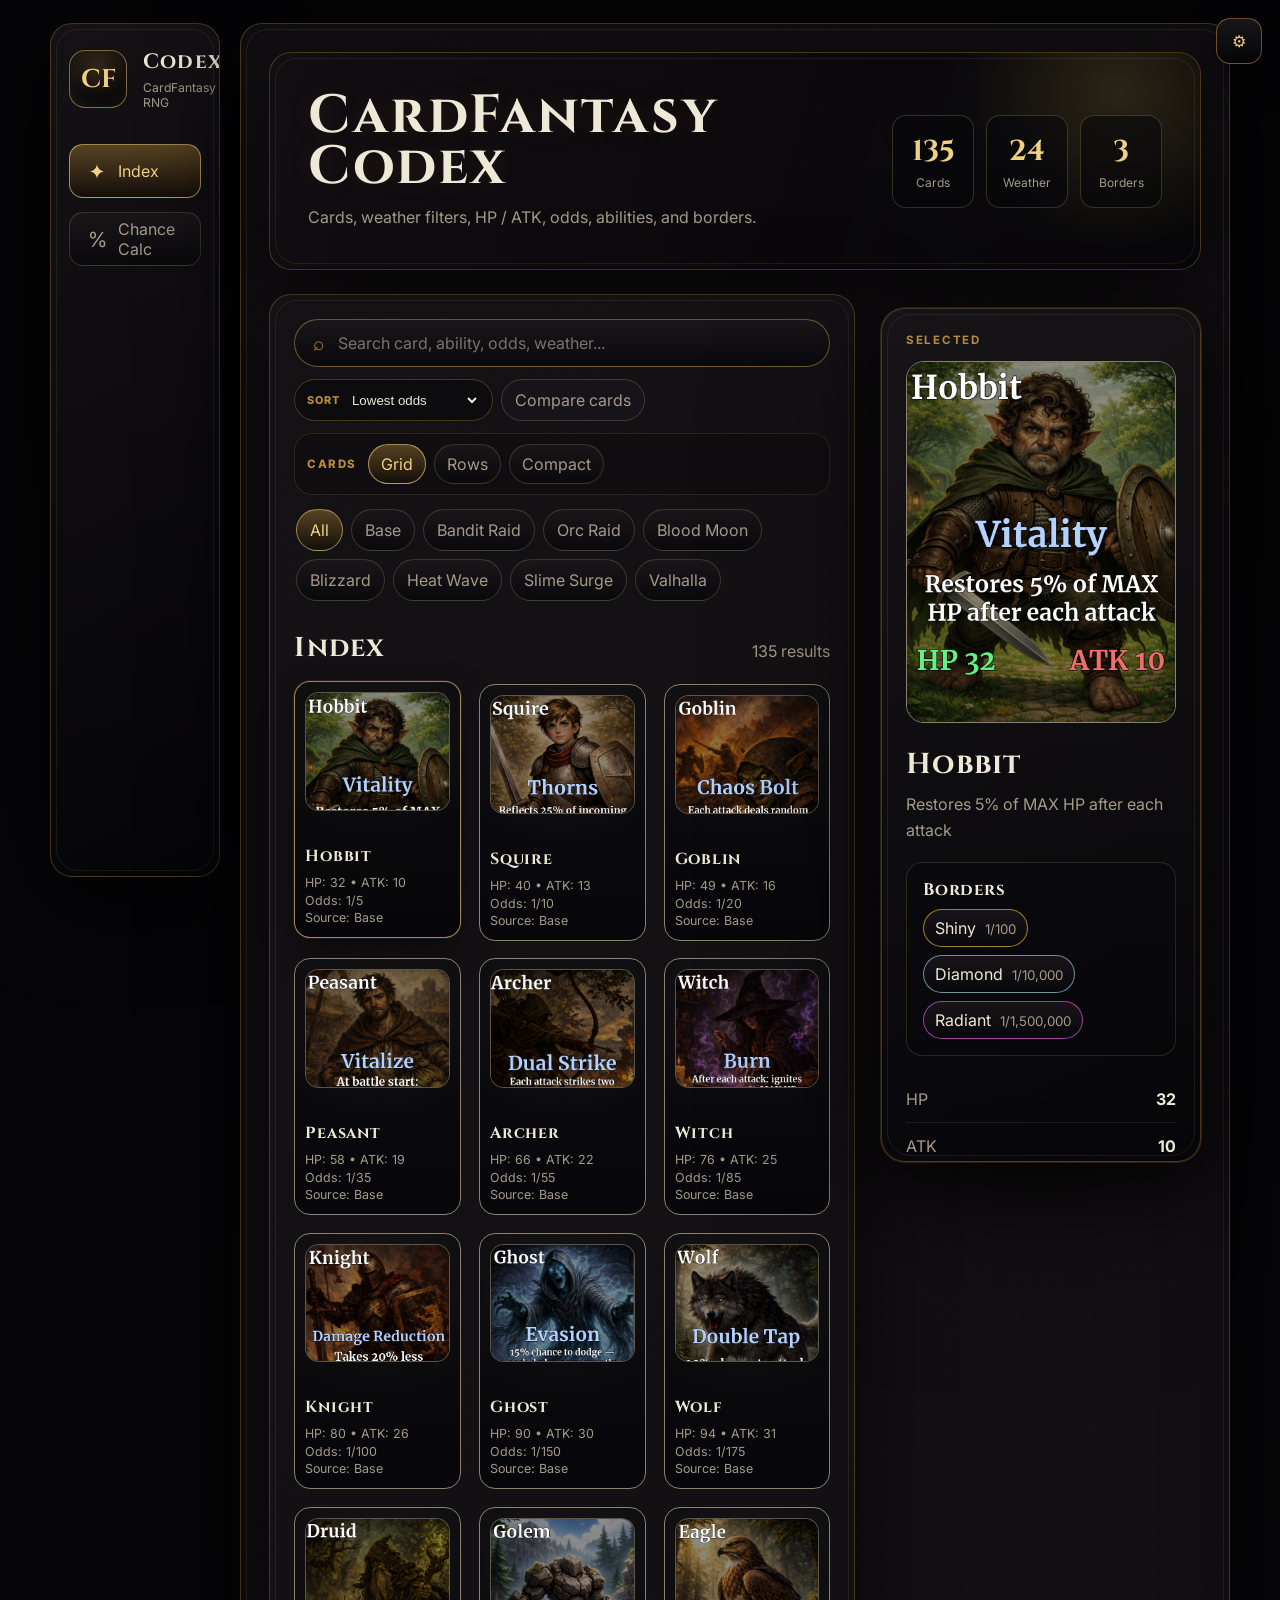
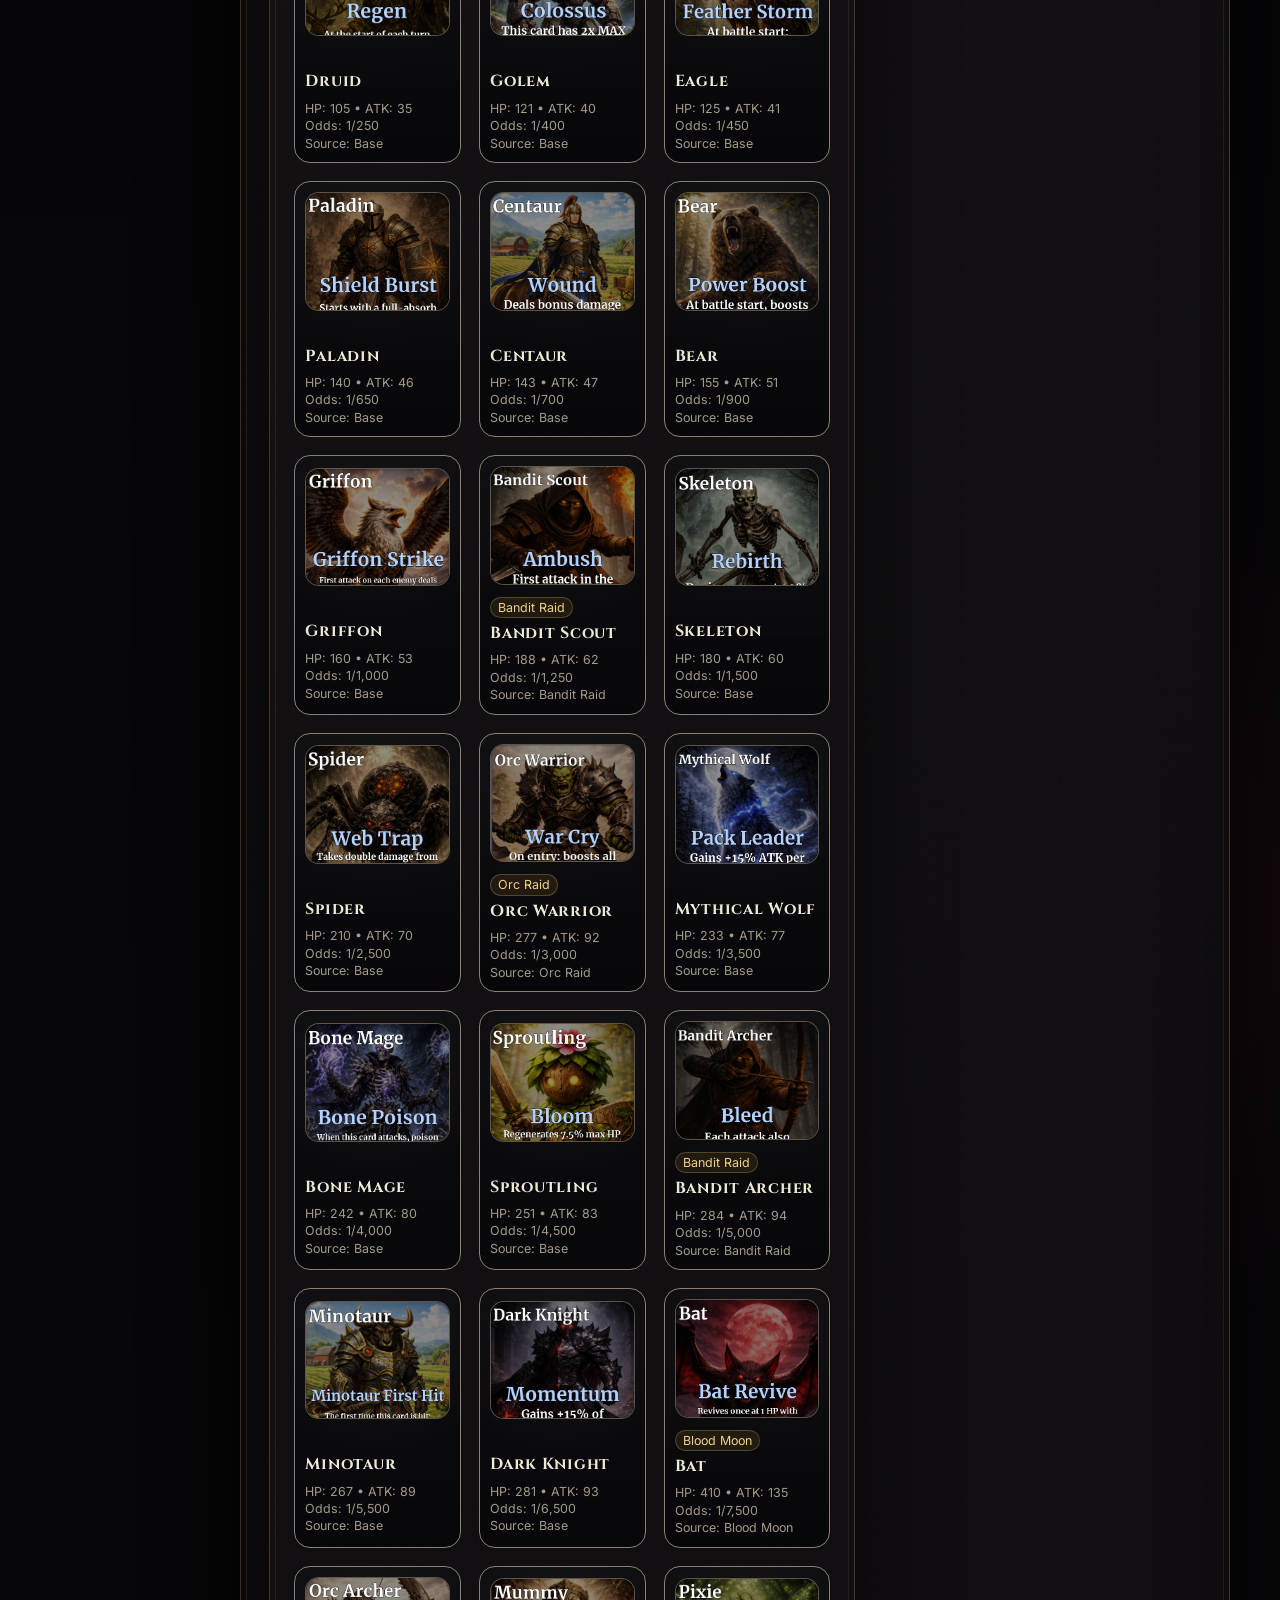
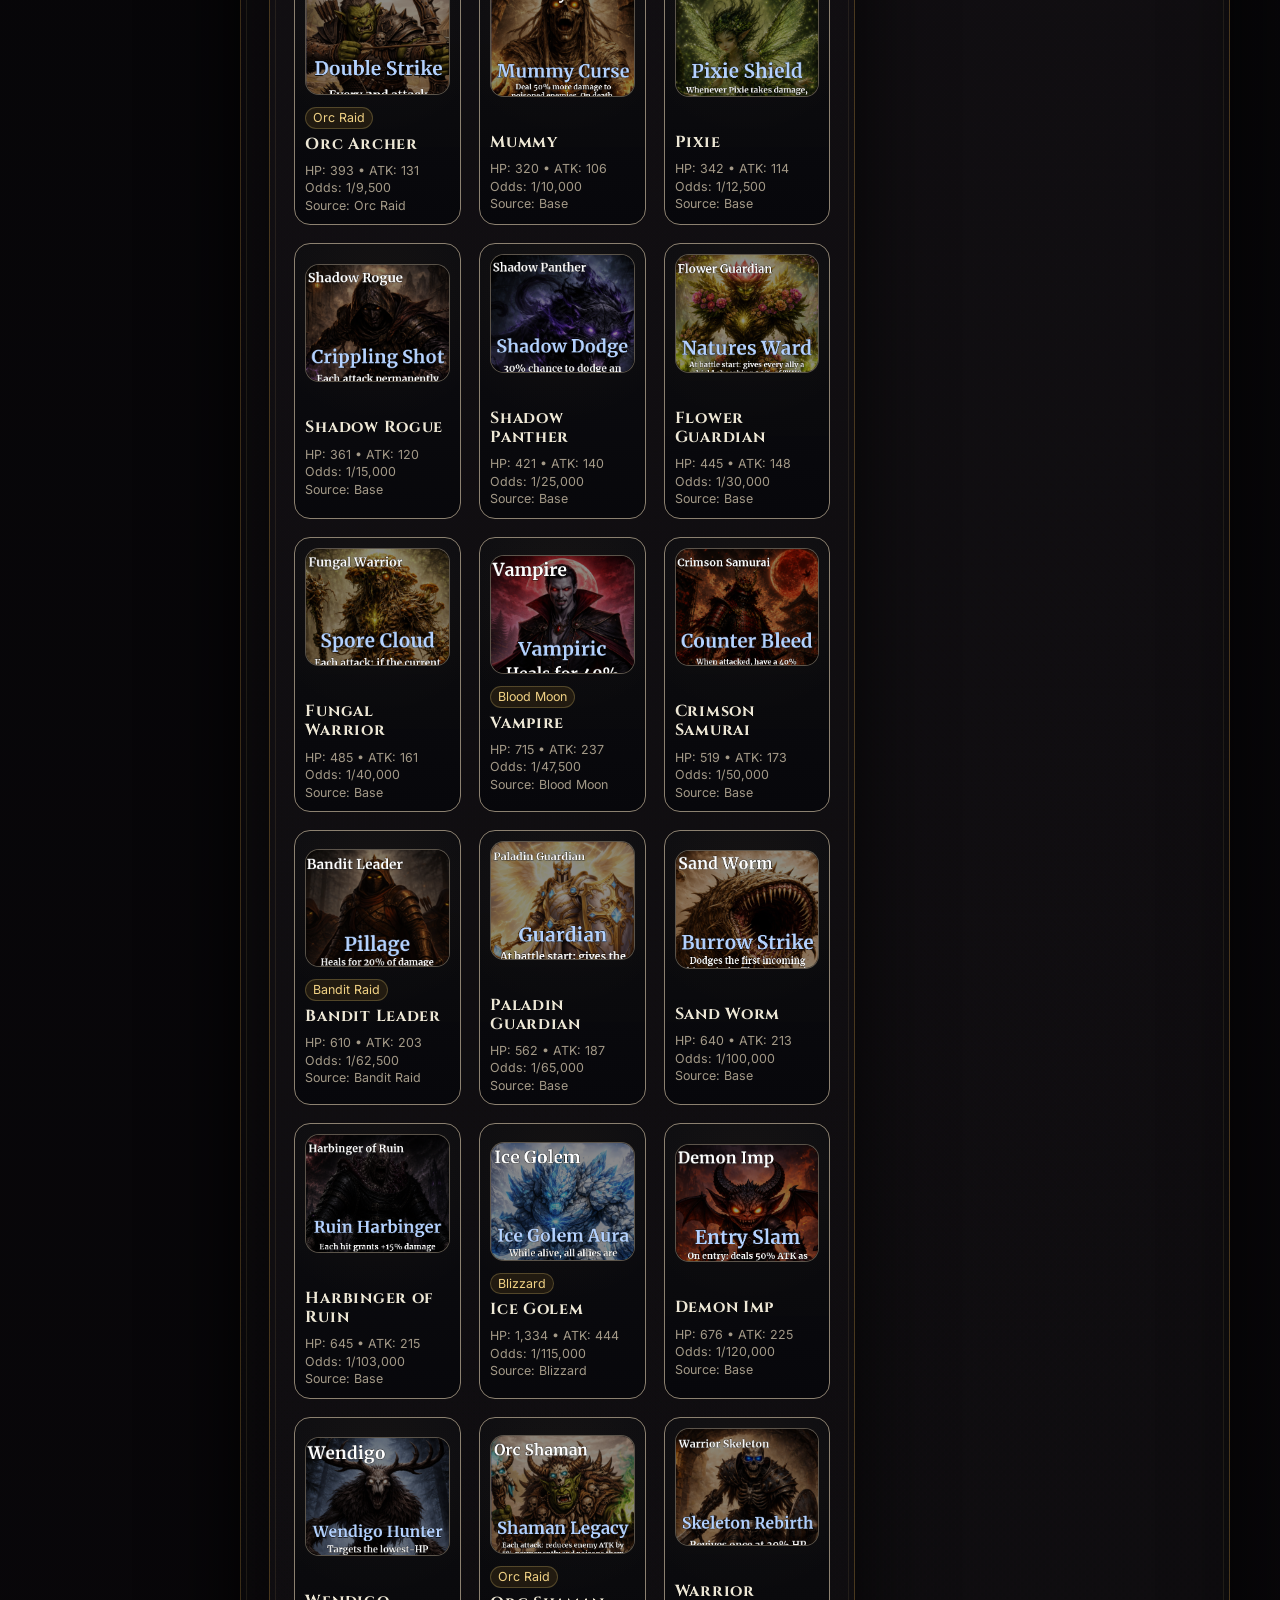
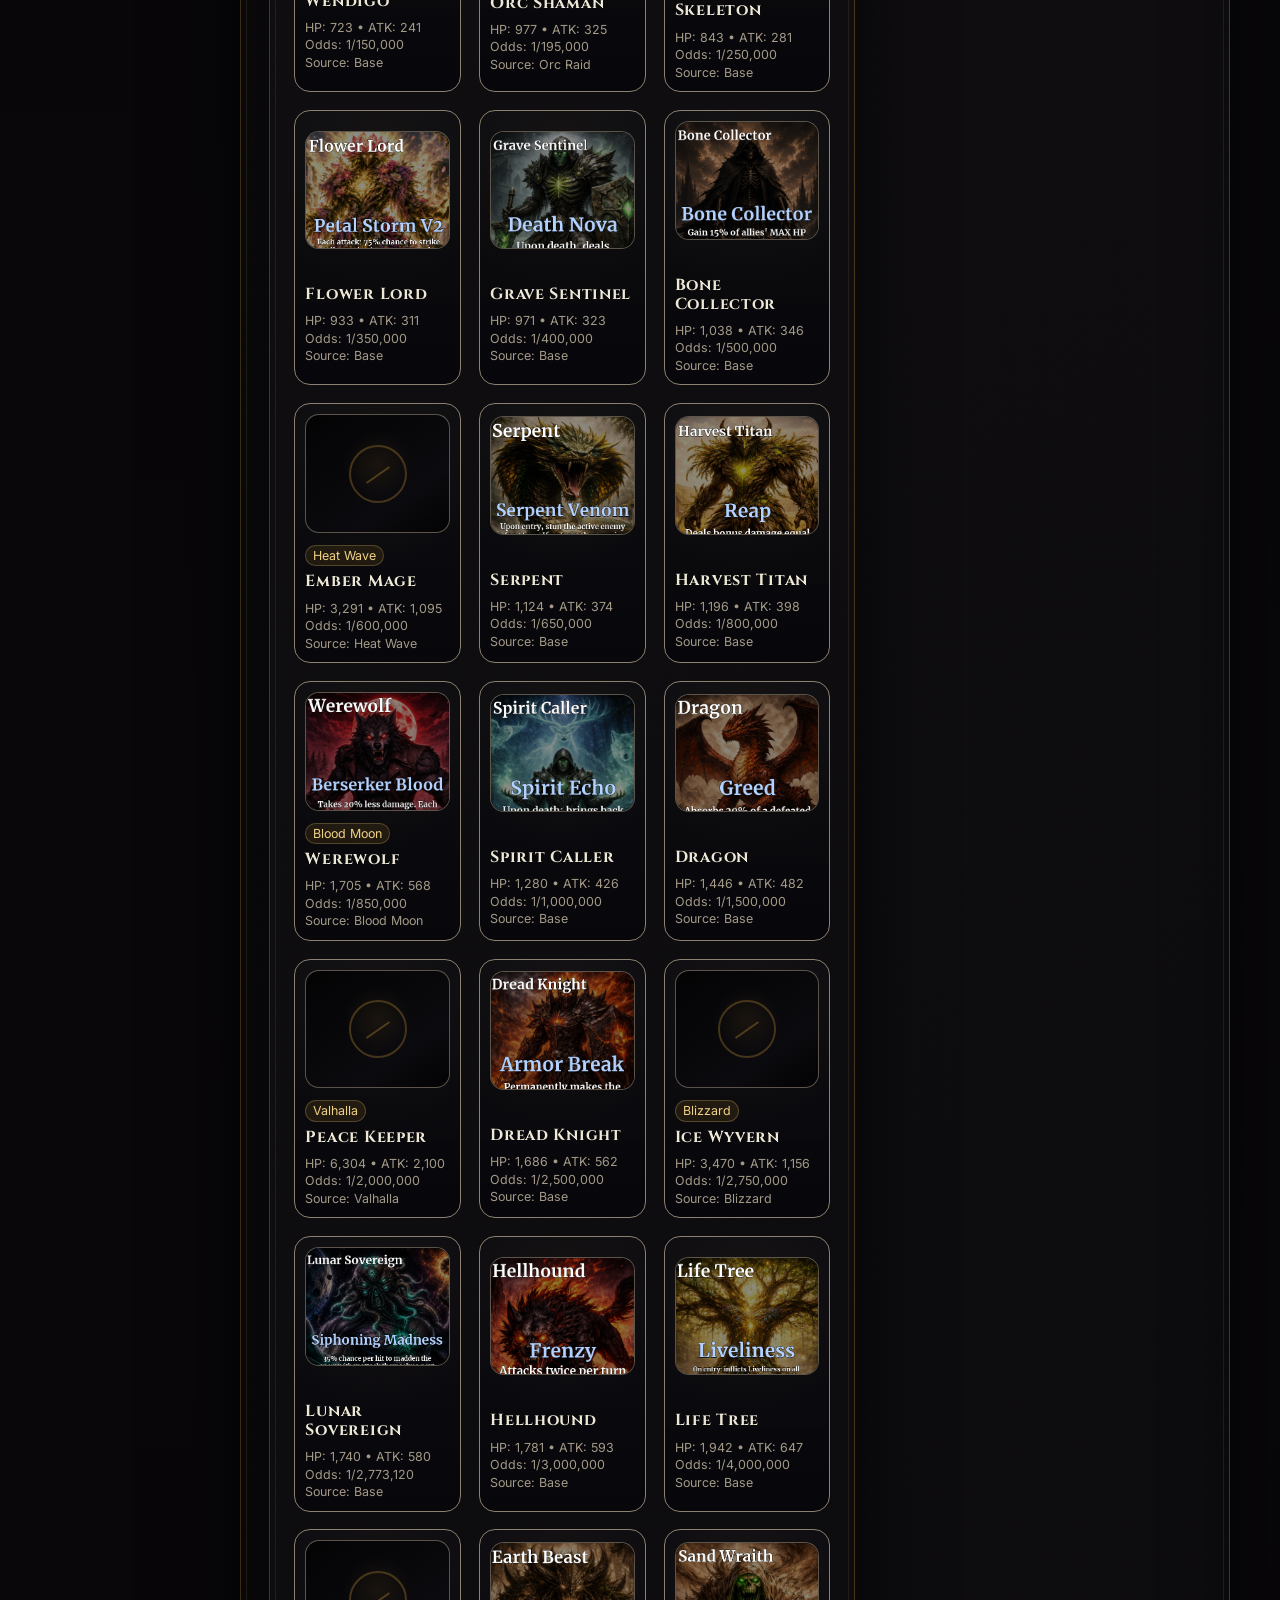
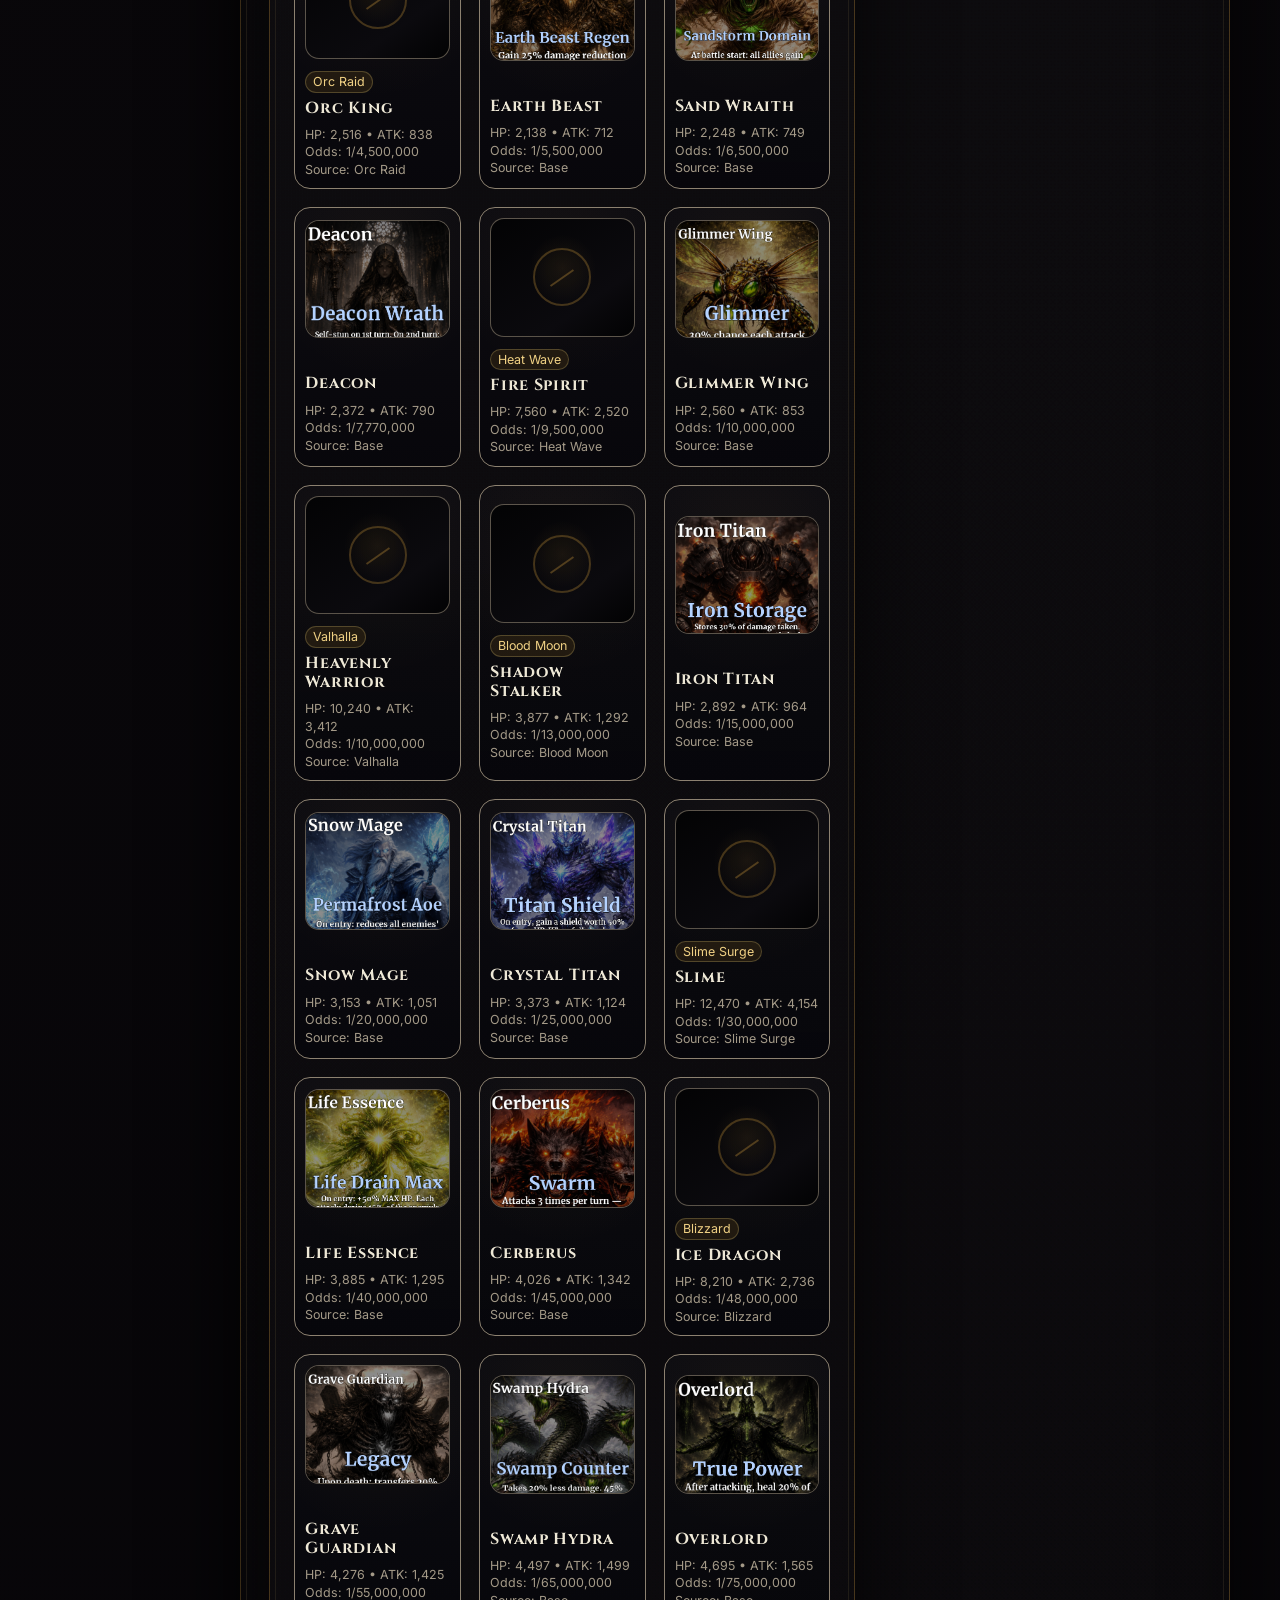
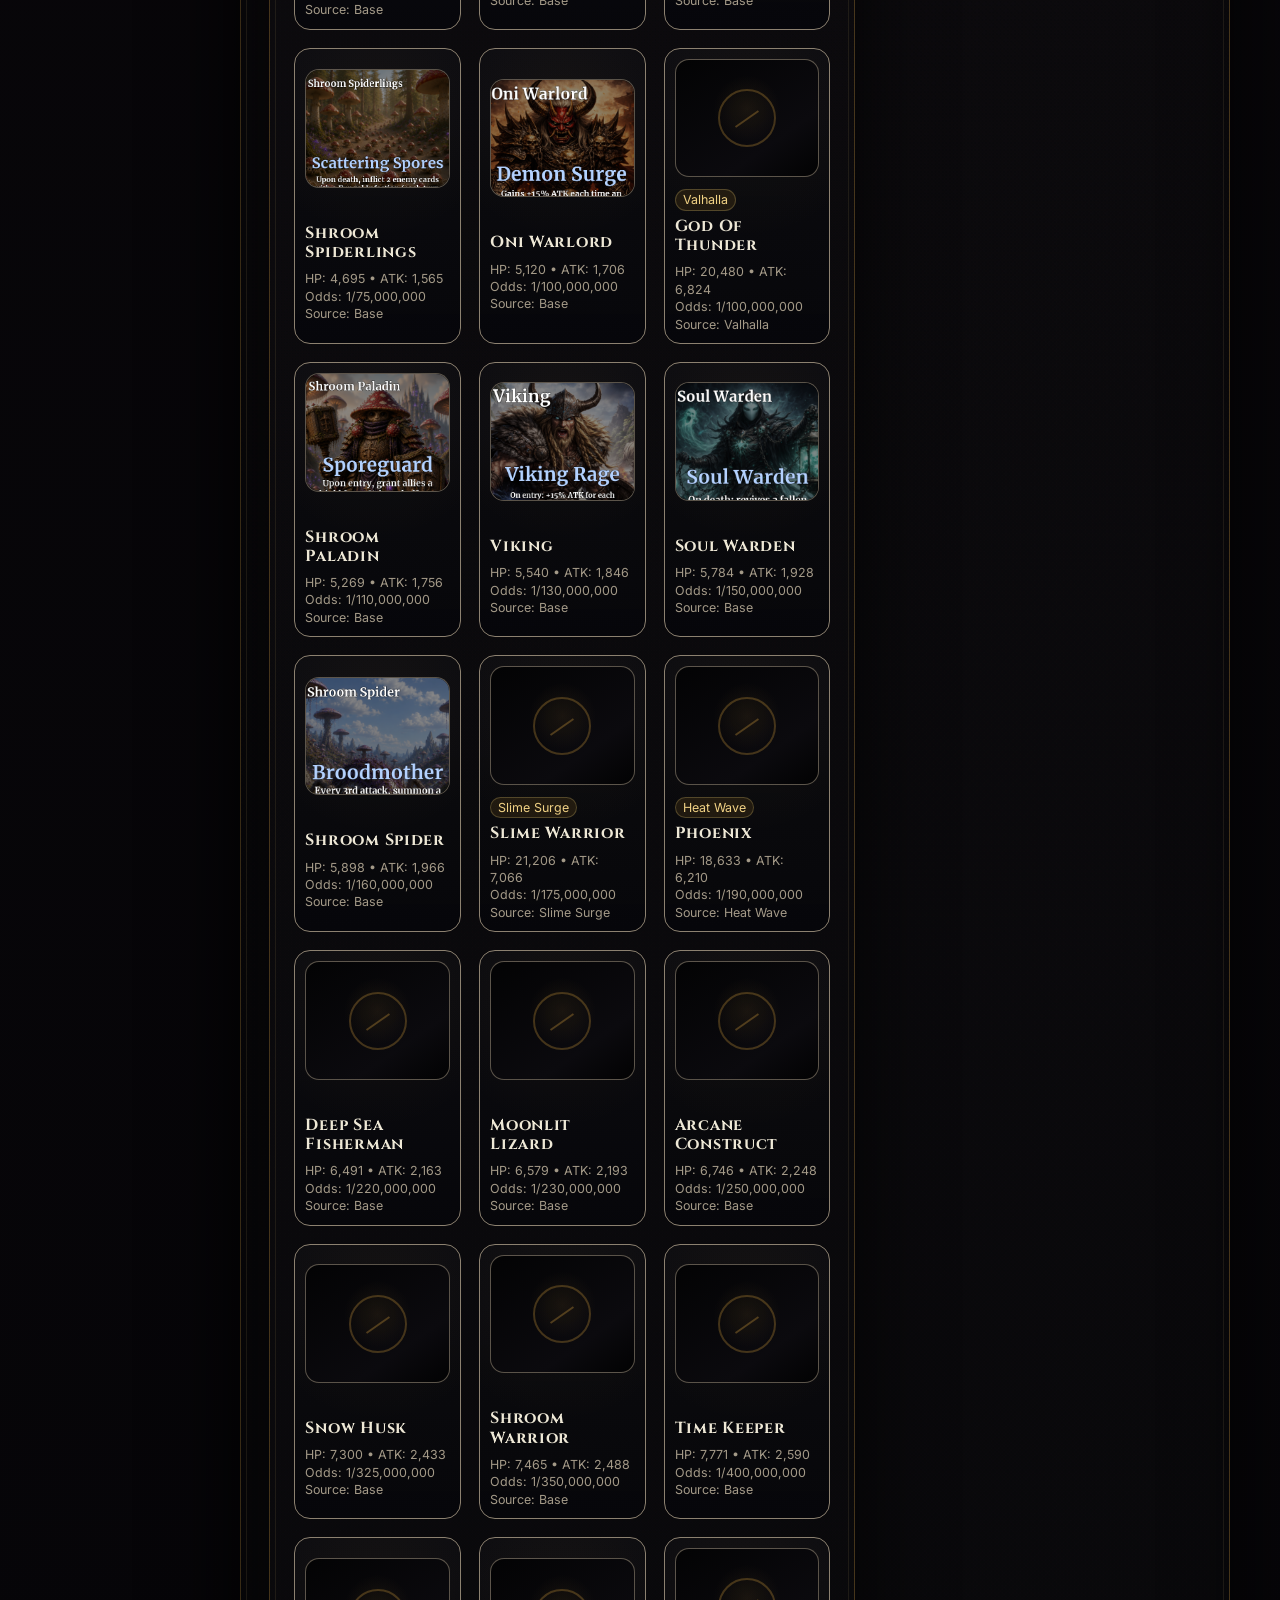
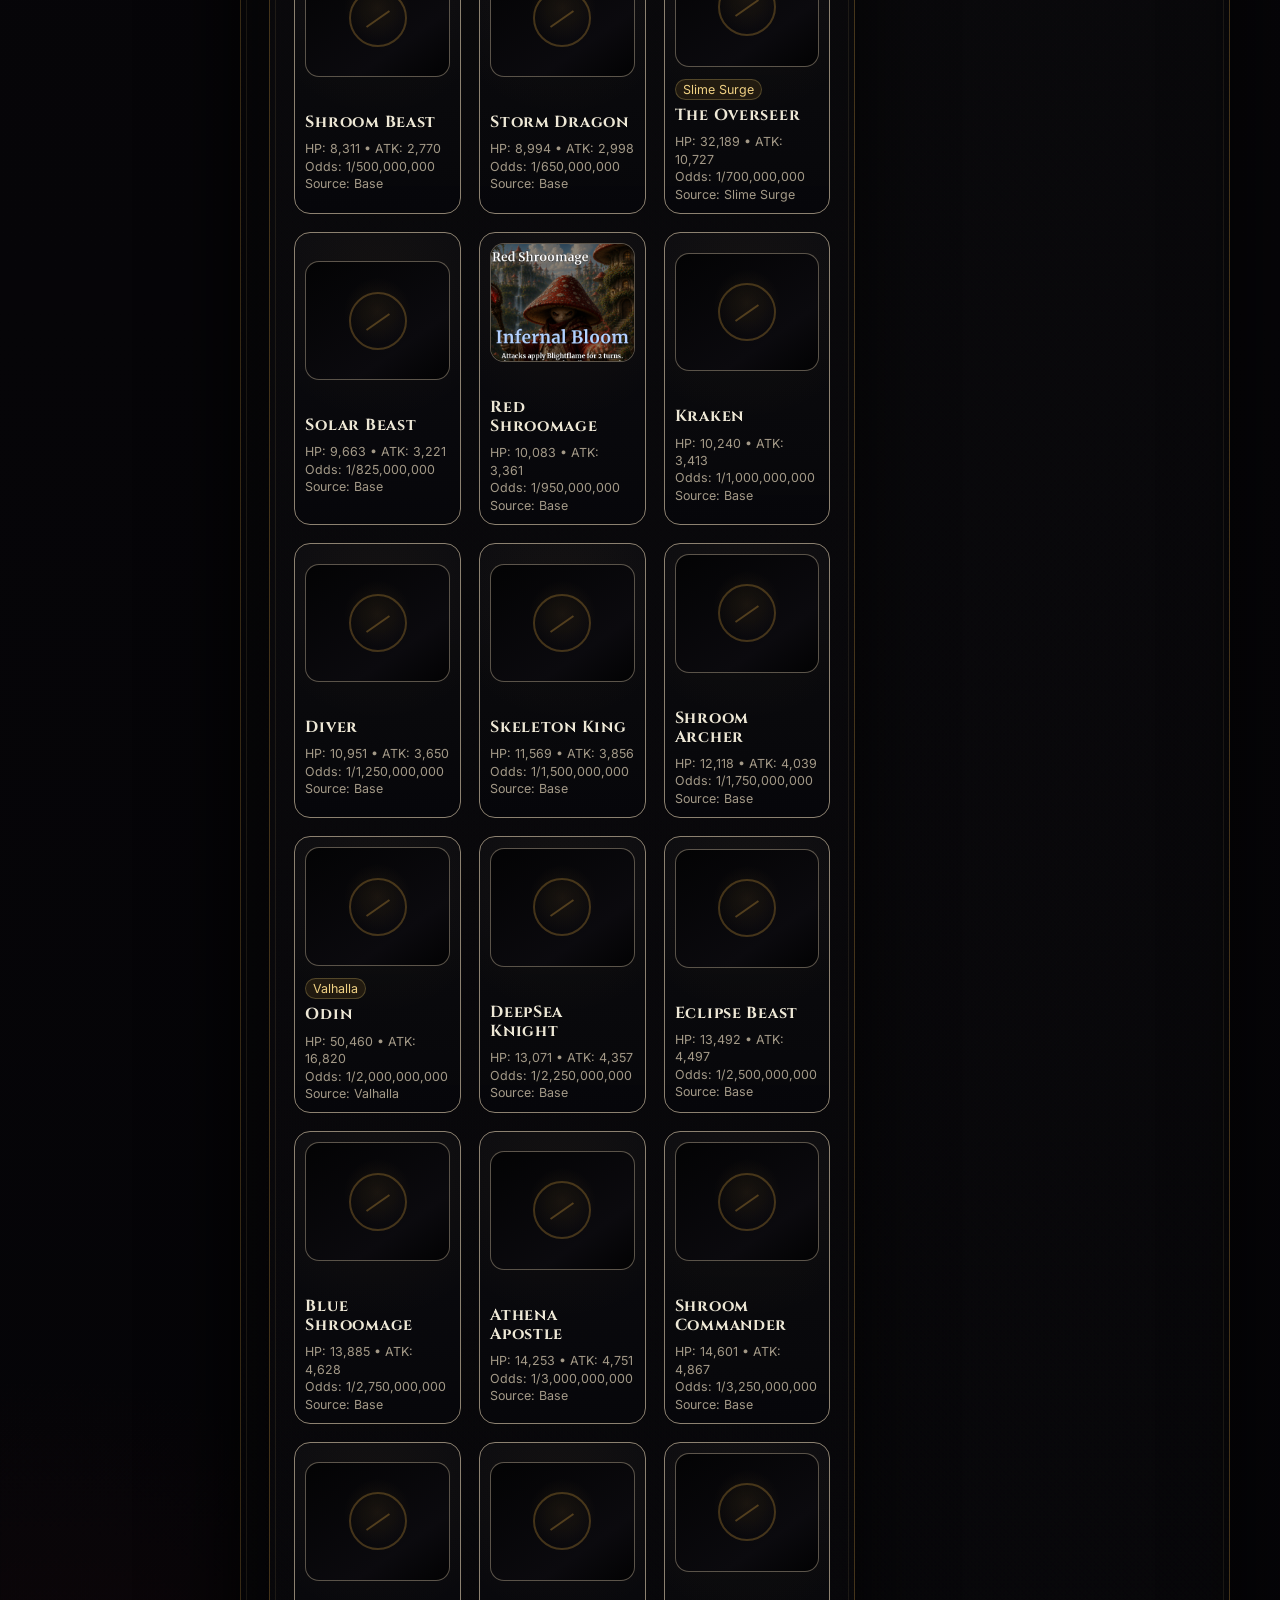
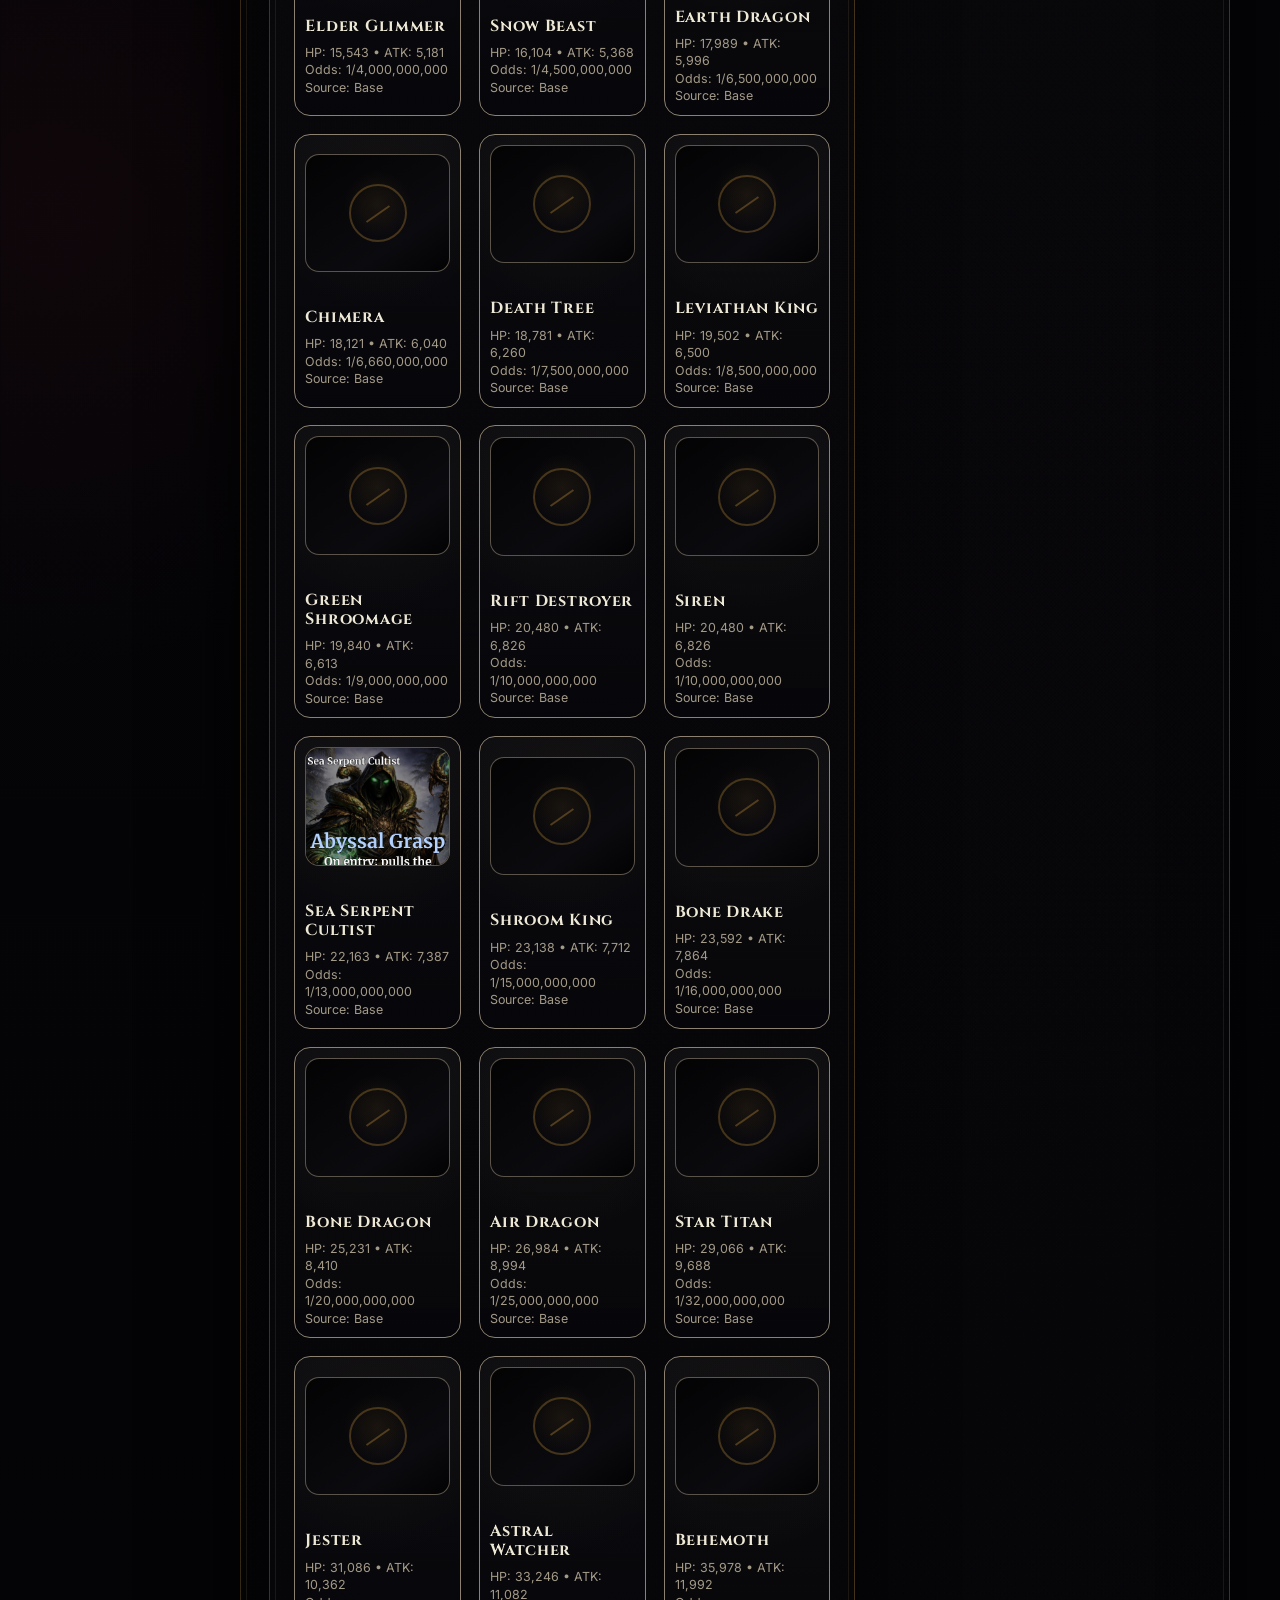
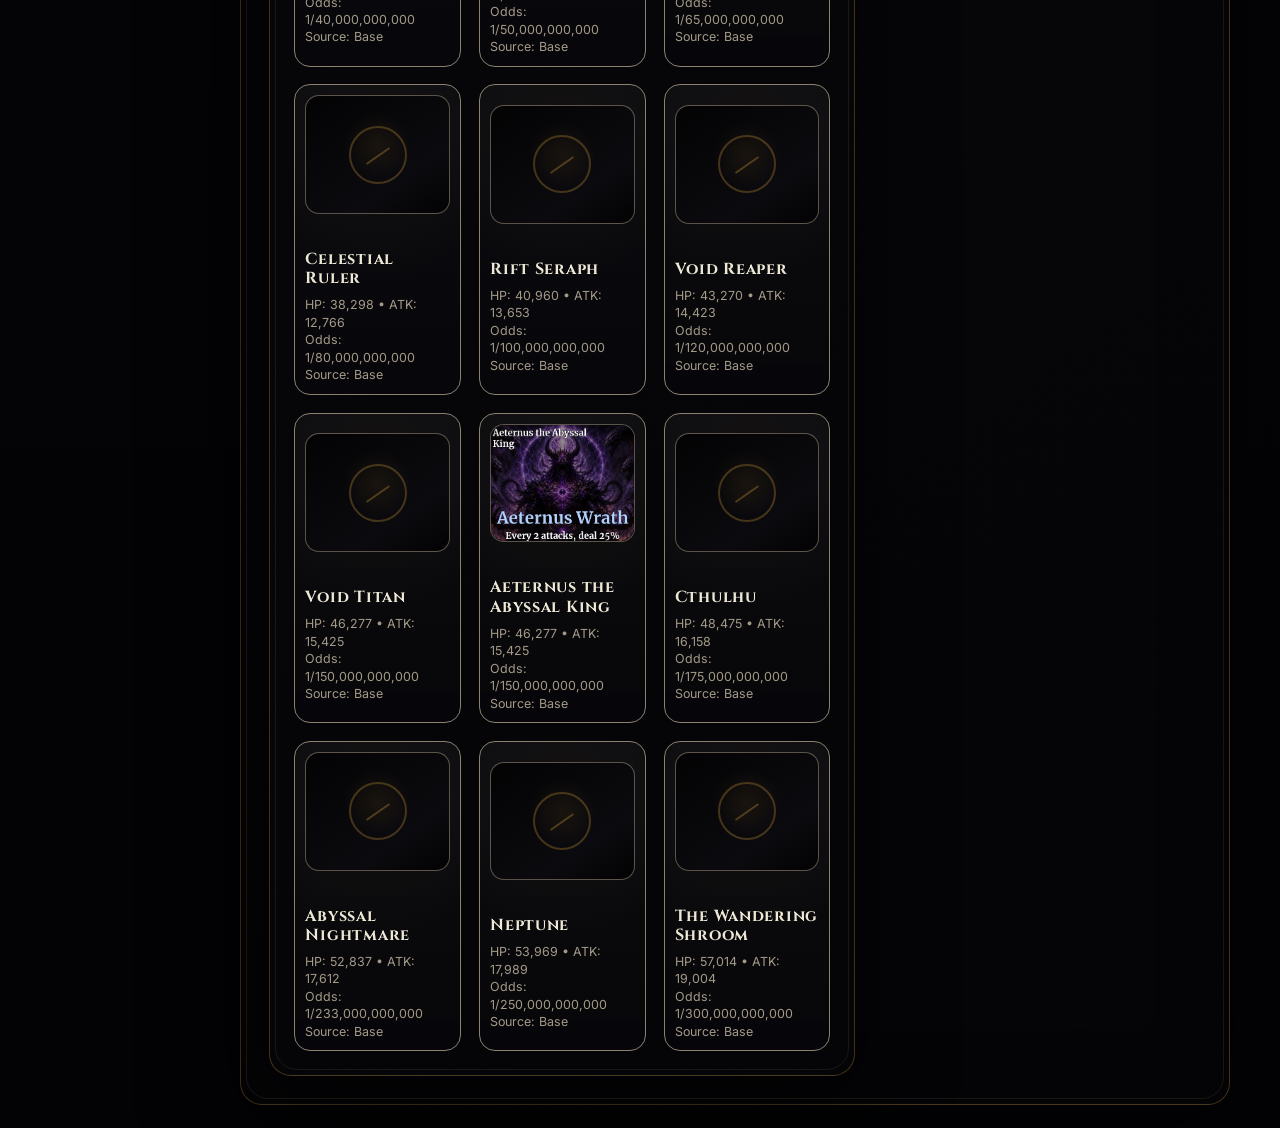
==== commit eb16882f: "Bump cache for preview scroll styles" ====
--- a/index.html
+++ b/index.html
@@ -8,12 +8,12 @@
   <link rel="preconnect" href="https://fonts.googleapis.com">
   <link rel="preconnect" href="https://fonts.gstatic.com" crossorigin>
   <link href="https://fonts.googleapis.com/css2?family=Cinzel:wght@400;600;700&family=Inter:wght@400;500;600;700&display=swap" rel="stylesheet">
-  <link rel="stylesheet" href="styles.css?v=27" />
-  <link rel="stylesheet" href="fixes.css?v=27" />
-  <link rel="stylesheet" href="revamp.css?v=27" />
-  <link rel="stylesheet" href="layout-presets.css?v=27" />
-  <link rel="stylesheet" href="features.css?v=27" />
-  <link rel="stylesheet" href="image-fit.css?v=27" />
+  <link rel="stylesheet" href="styles.css?v=28" />
+  <link rel="stylesheet" href="fixes.css?v=28" />
+  <link rel="stylesheet" href="revamp.css?v=28" />
+  <link rel="stylesheet" href="layout-presets.css?v=28" />
+  <link rel="stylesheet" href="features.css?v=28" />
+  <link rel="stylesheet" href="image-fit.css?v=28" />
 </head>
 <body class="layout-floating theme-abyss">
   <button class="settings-button" id="settingsButton" type="button" aria-label="Open color settings">⚙</button>
@@ -151,7 +151,7 @@
     </main>
   </div>
 
-  <script src="script.js?v=27"></script>
-  <script src="format-options.js?v=27"></script>
+  <script src="script.js?v=28"></script>
+  <script src="format-options.js?v=28"></script>
 </body>
 </html>
--- a/image-fit.css
+++ b/image-fit.css
@@ -23,6 +23,36 @@
   object-position: center center;
 }
 
+.preview-card {
+  top: 14px !important;
+  max-height: calc(100vh - 28px);
+  overflow-y: auto;
+  overscroll-behavior: contain;
+  scrollbar-width: thin;
+  scrollbar-color: color-mix(in srgb, var(--gold), transparent 40%) rgba(8, 8, 12, 0.55);
+}
+
+.preview-card::-webkit-scrollbar {
+  width: 8px;
+}
+
+.preview-card::-webkit-scrollbar-track {
+  background: rgba(8, 8, 12, 0.55);
+  border-radius: 999px;
+}
+
+.preview-card::-webkit-scrollbar-thumb {
+  background: color-mix(in srgb, var(--gold), transparent 40%);
+  border-radius: 999px;
+}
+
+@media (max-width: 1220px) {
+  .preview-card {
+    max-height: none;
+    overflow: visible;
+  }
+}
+
 @media (max-width: 760px) {
   .card-grid {
     grid-template-columns: repeat(auto-fill, minmax(160px, 1fr));
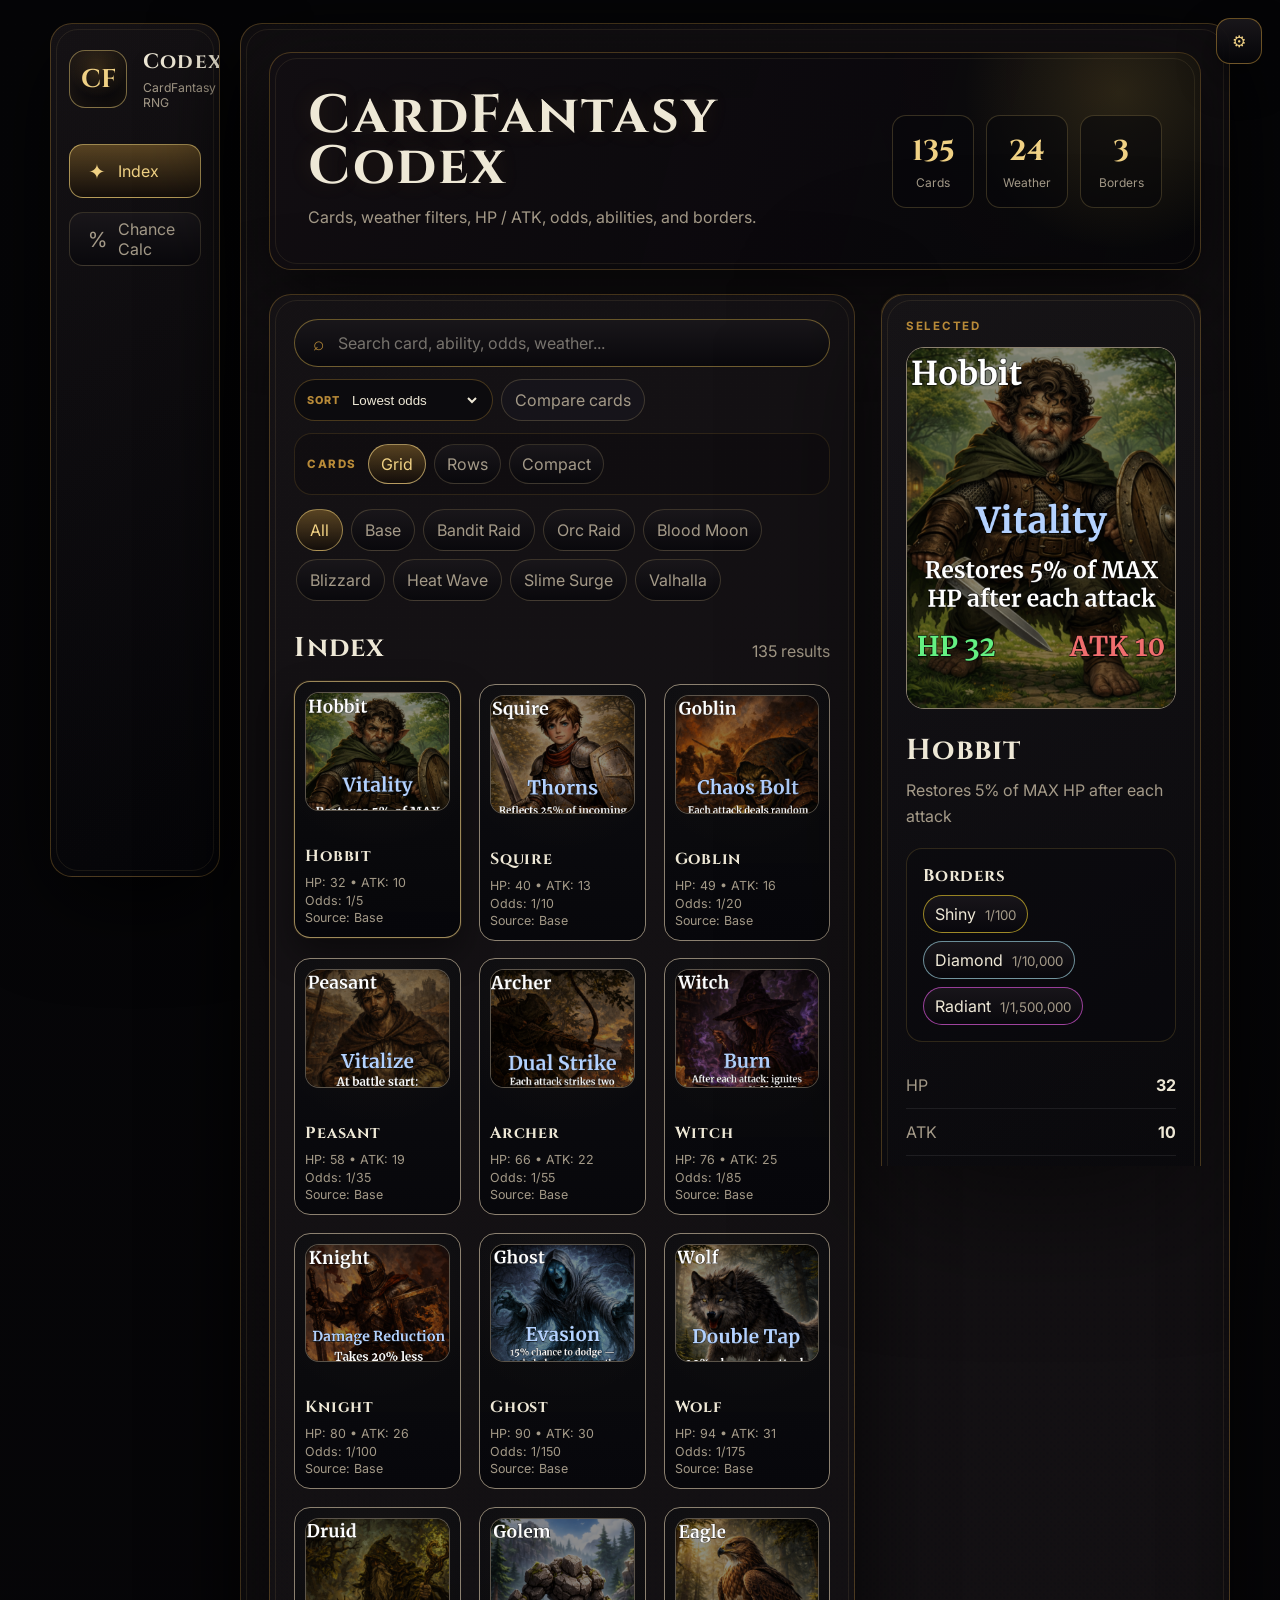
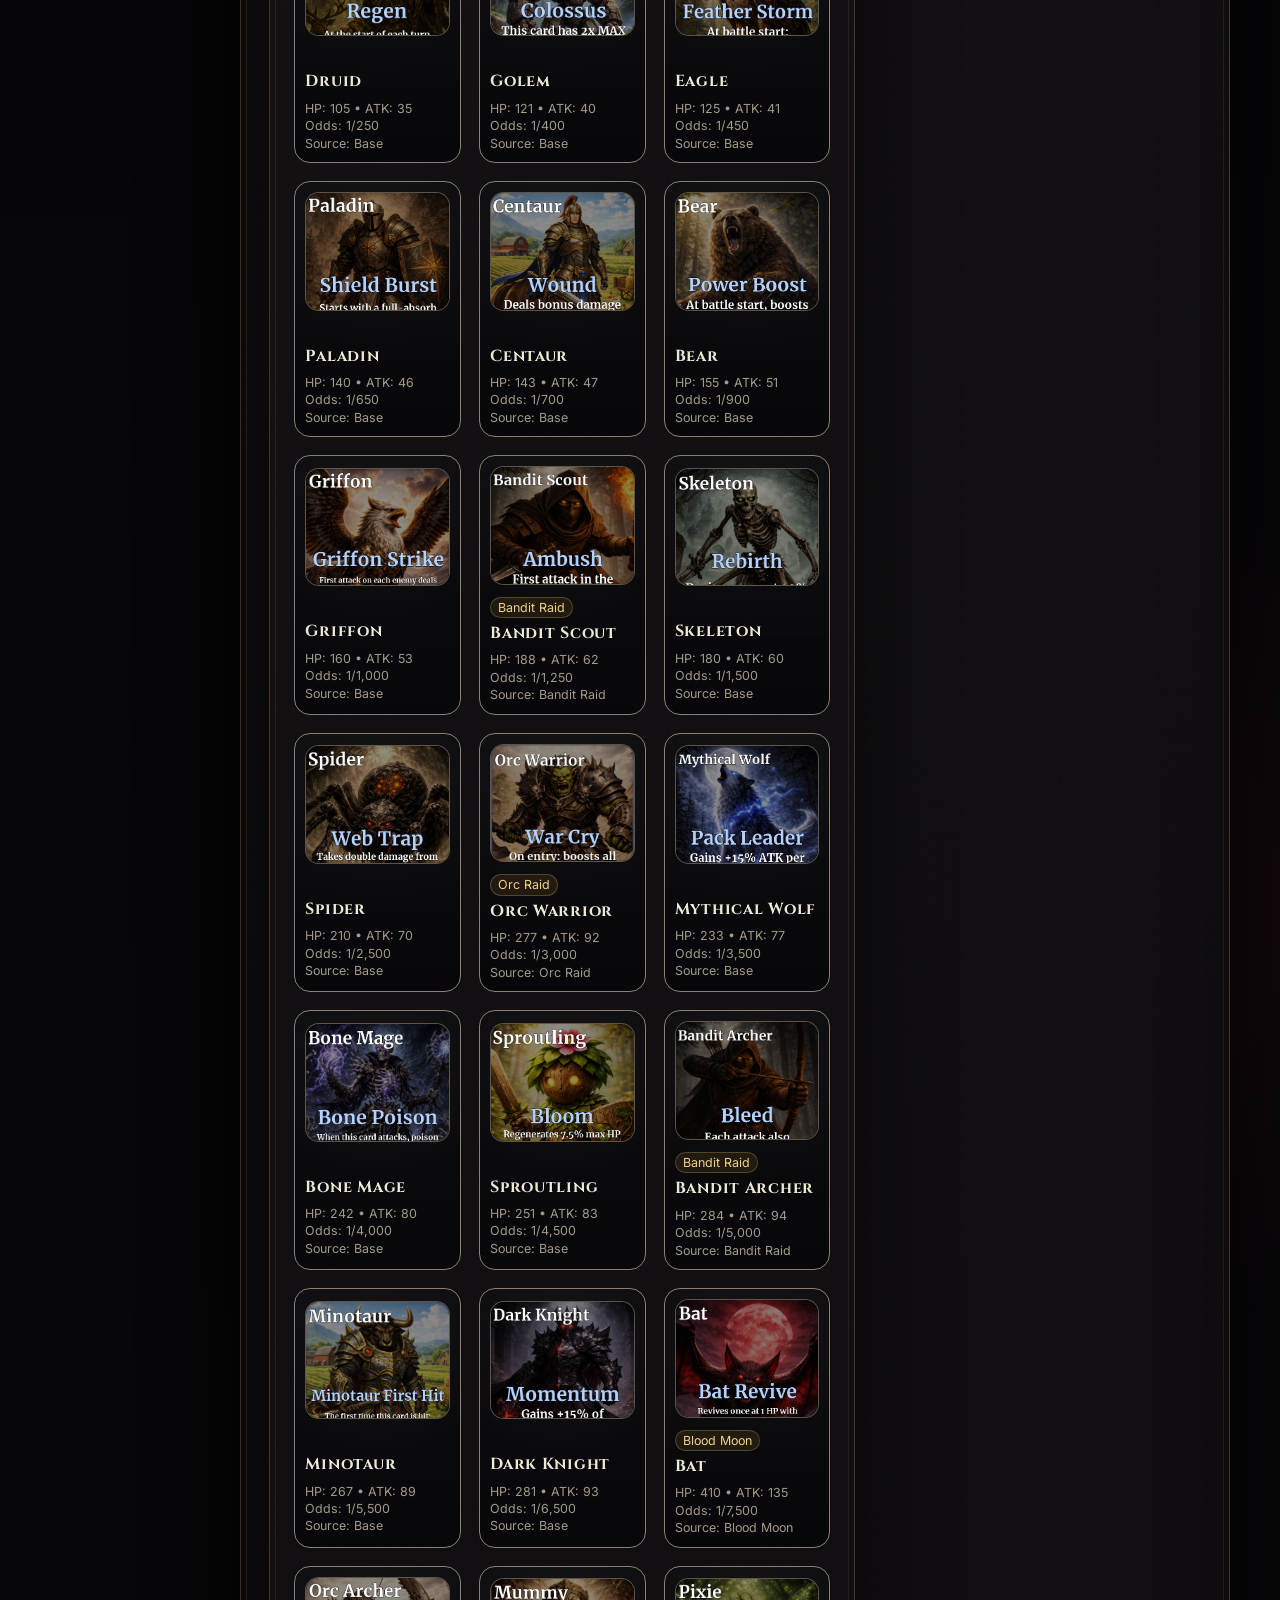
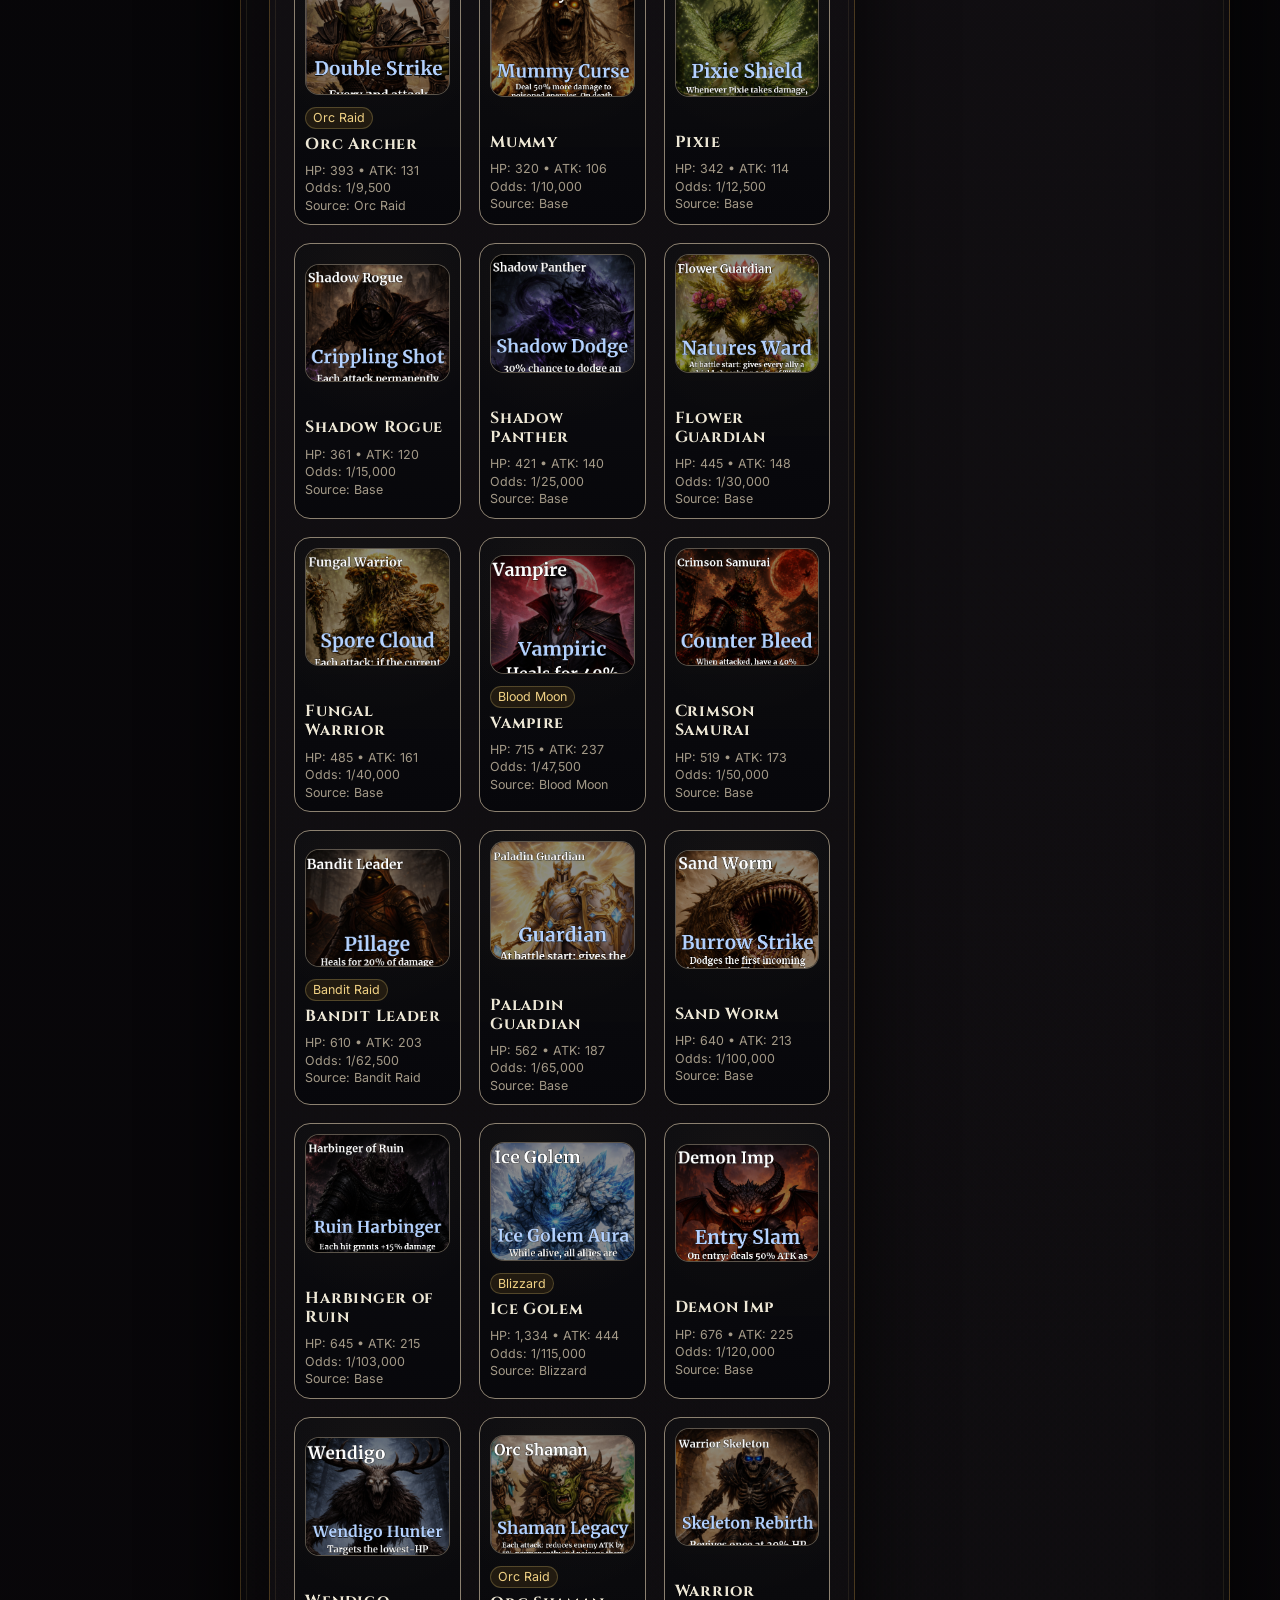
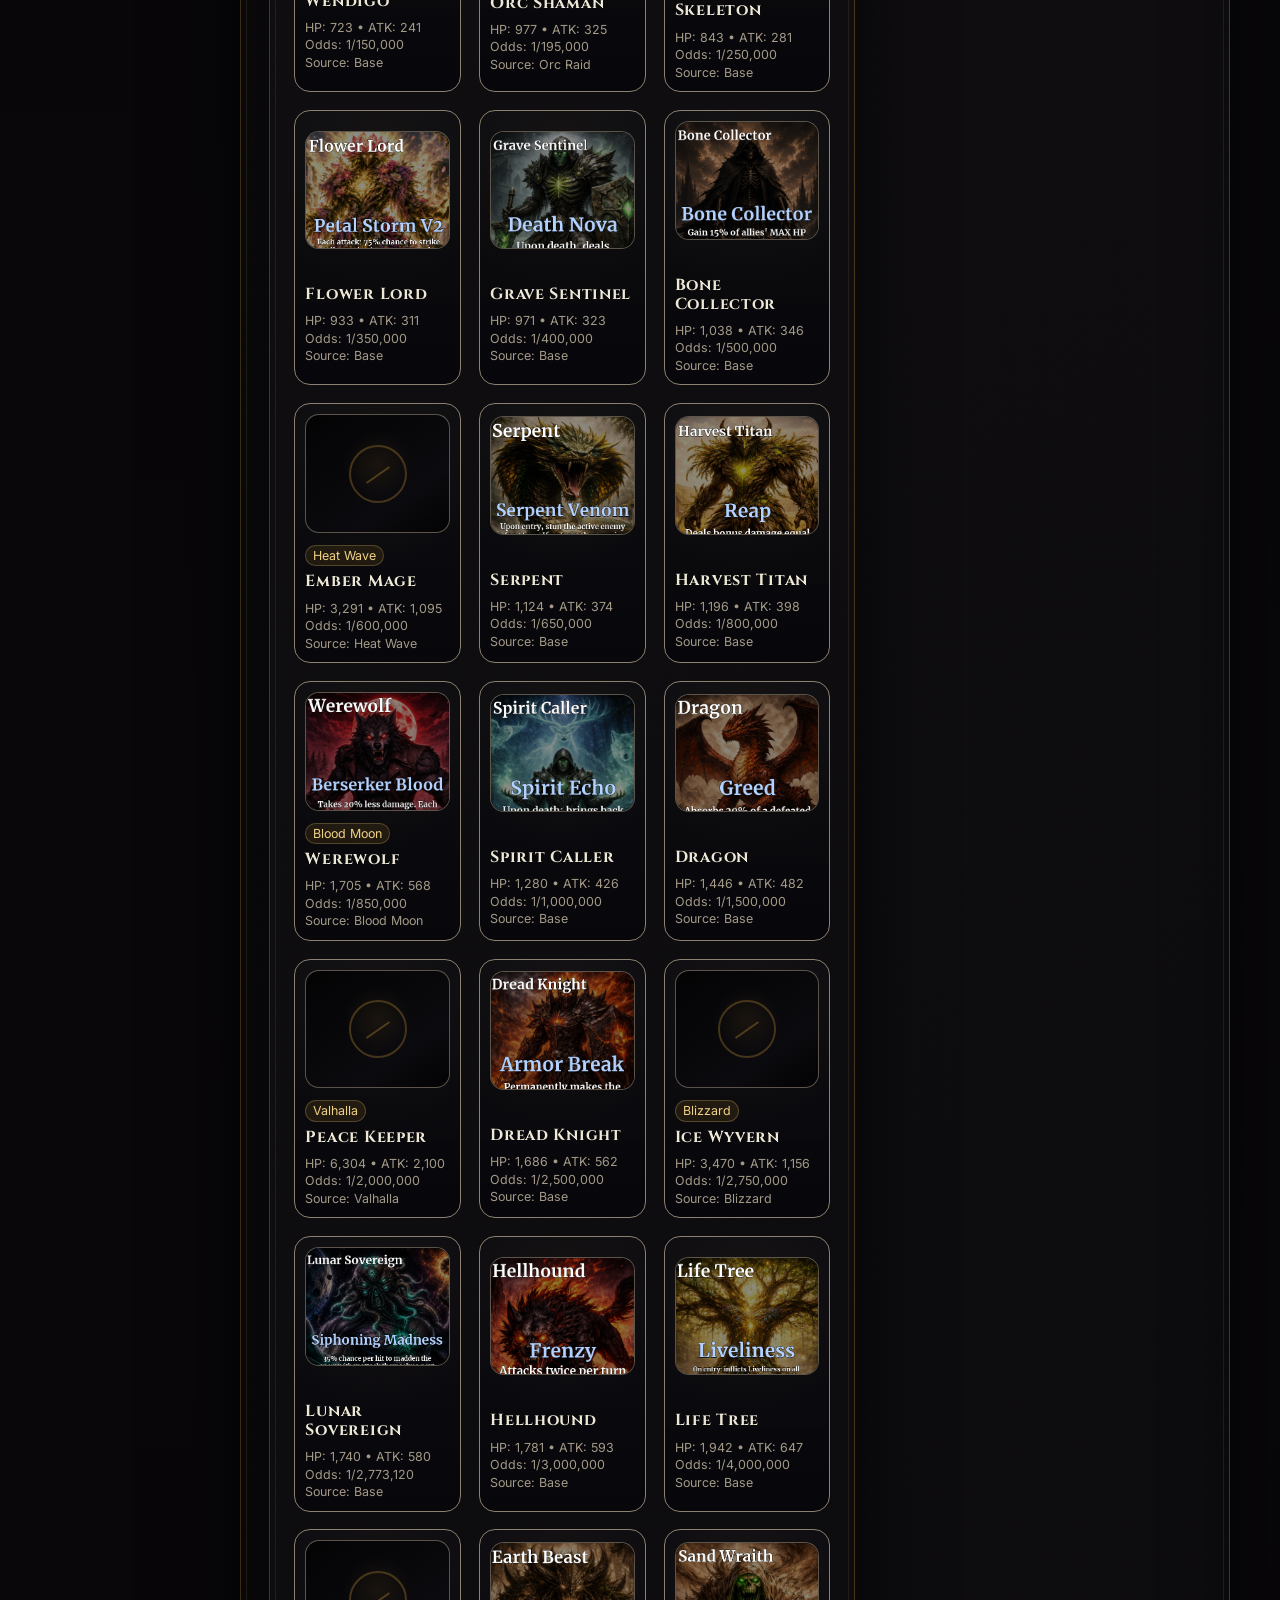
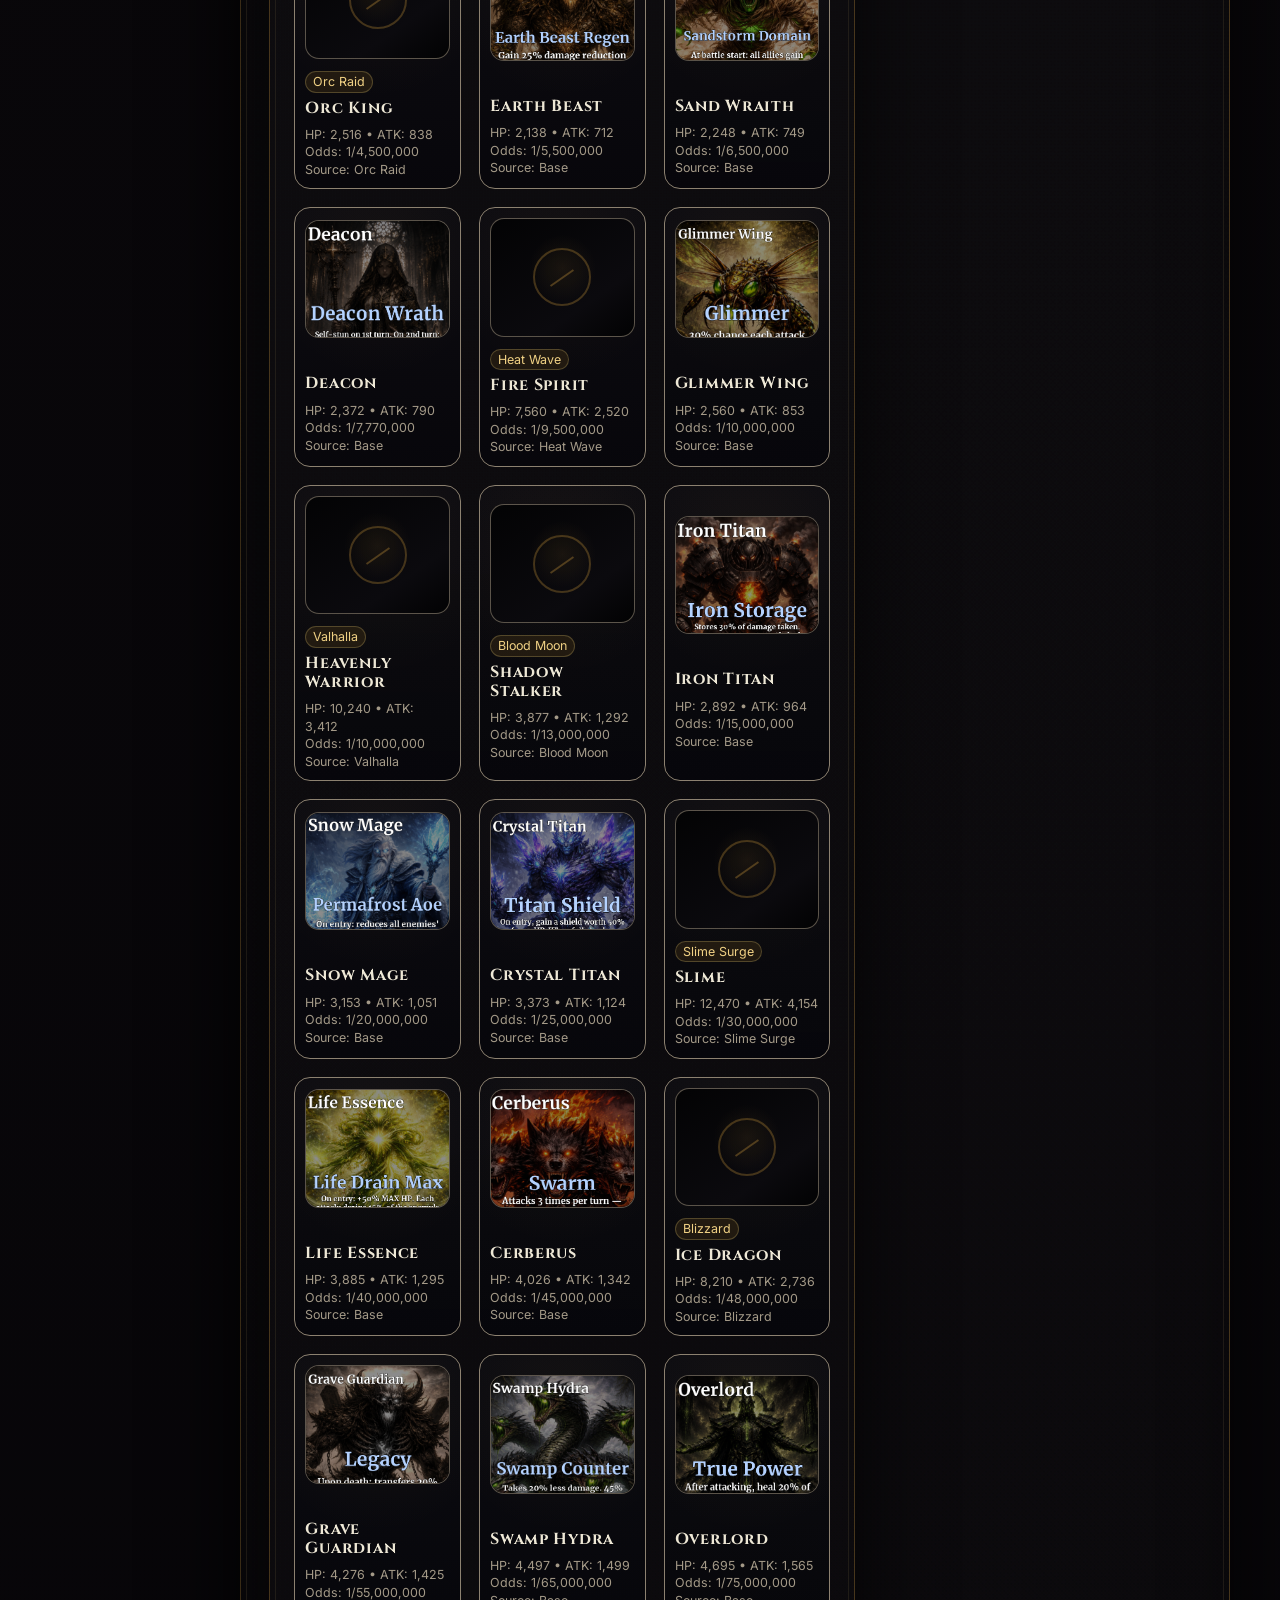
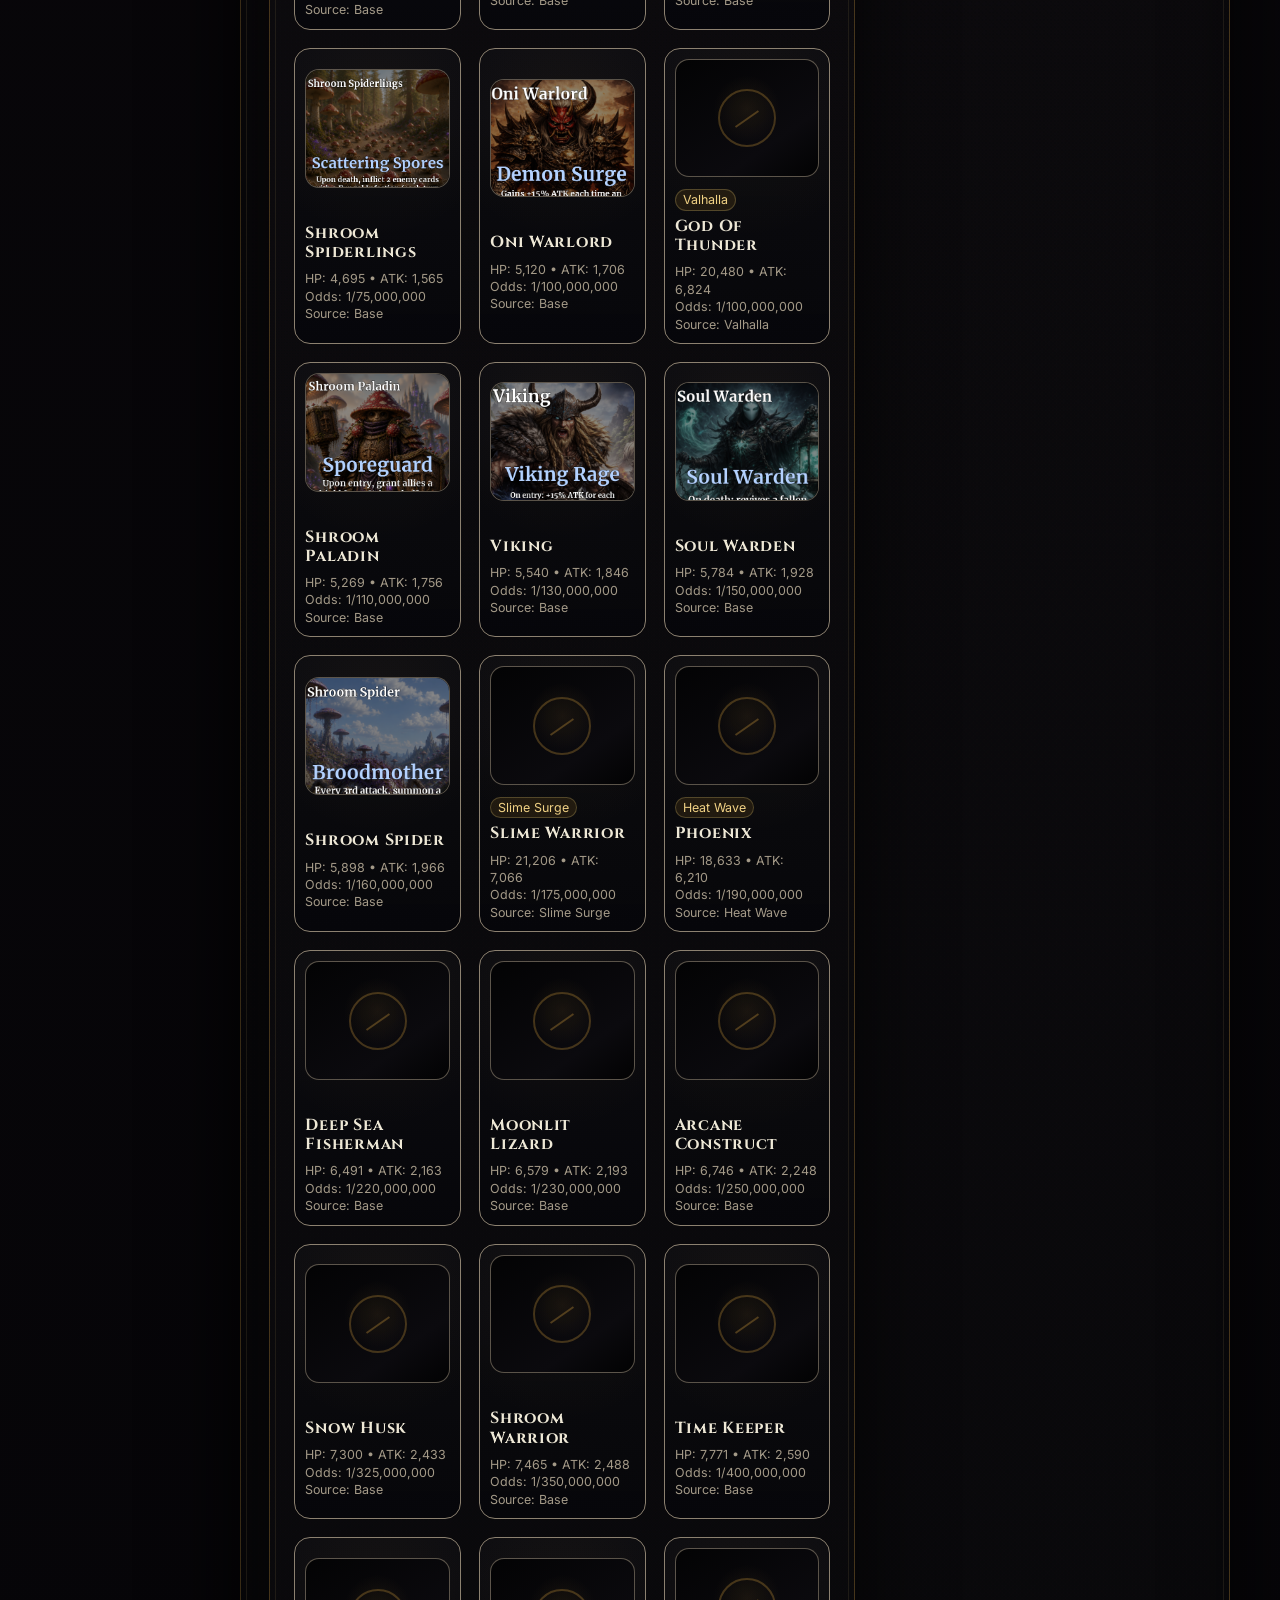
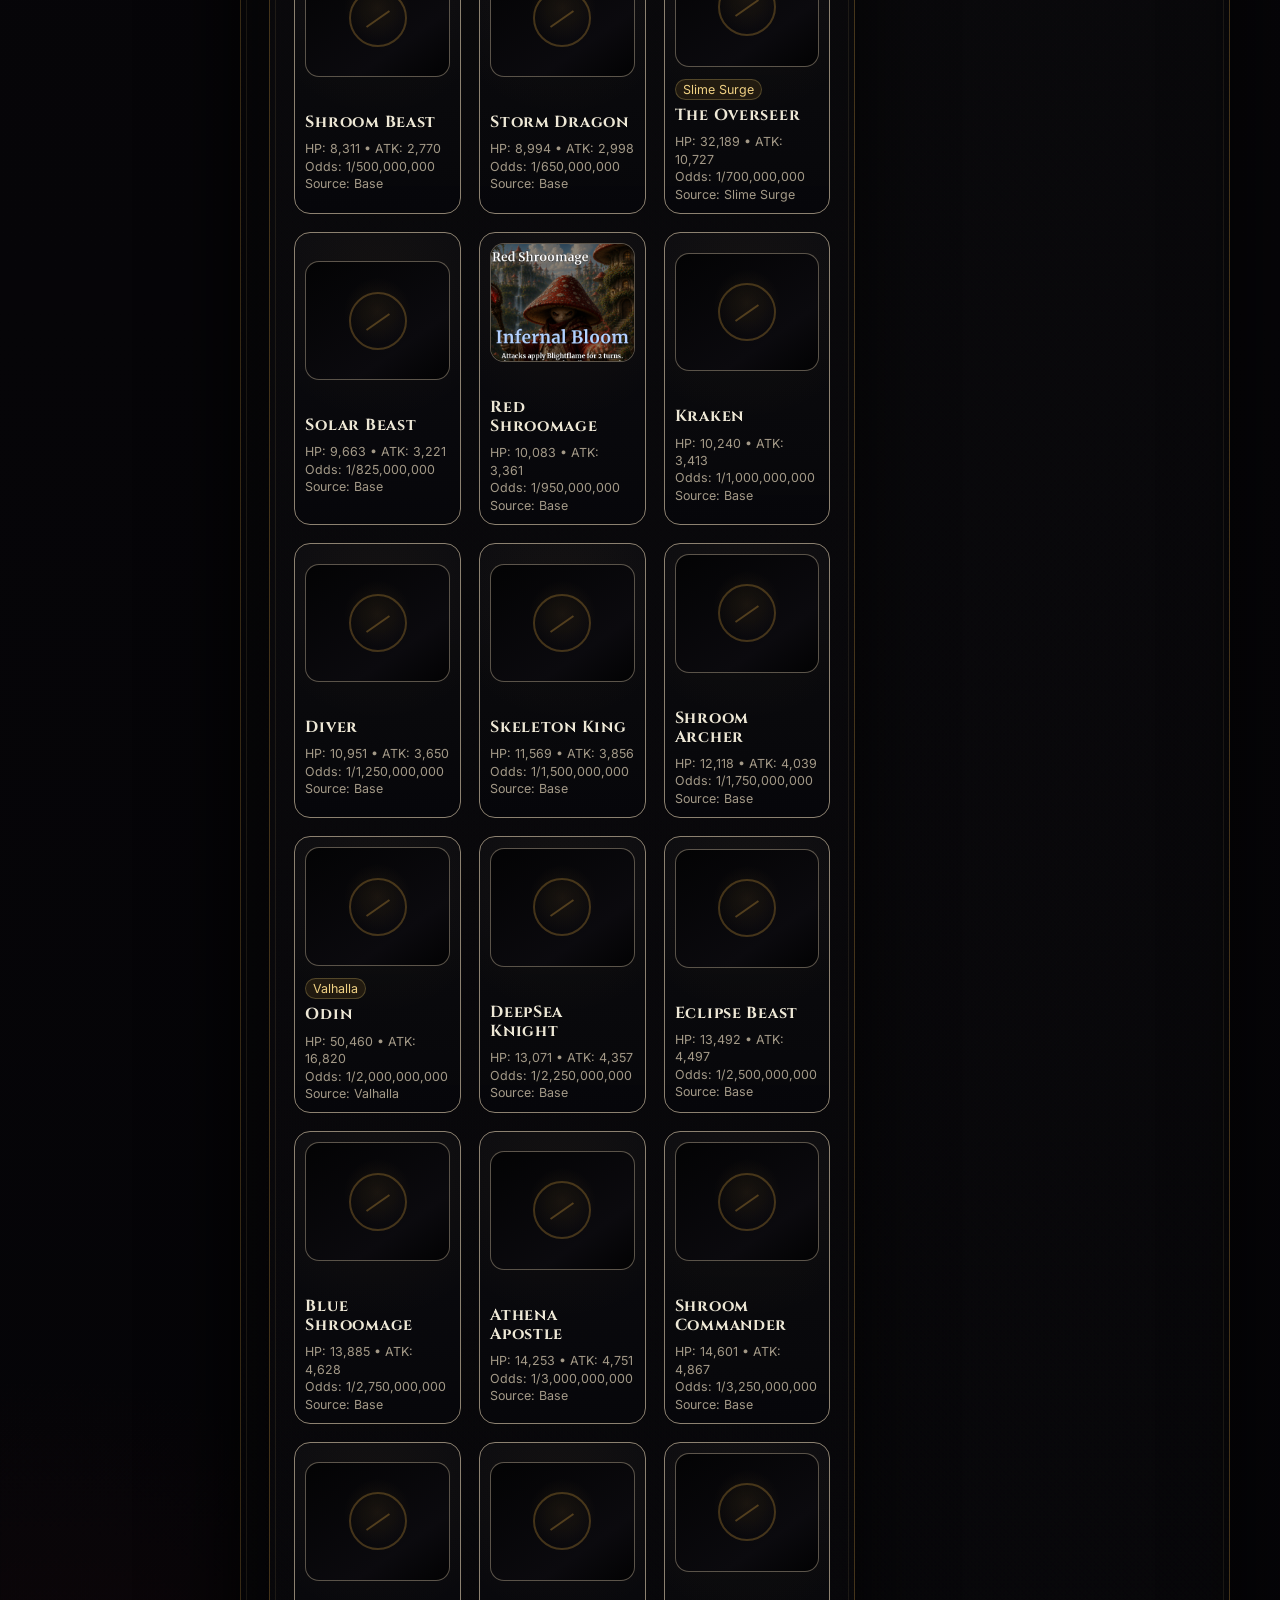
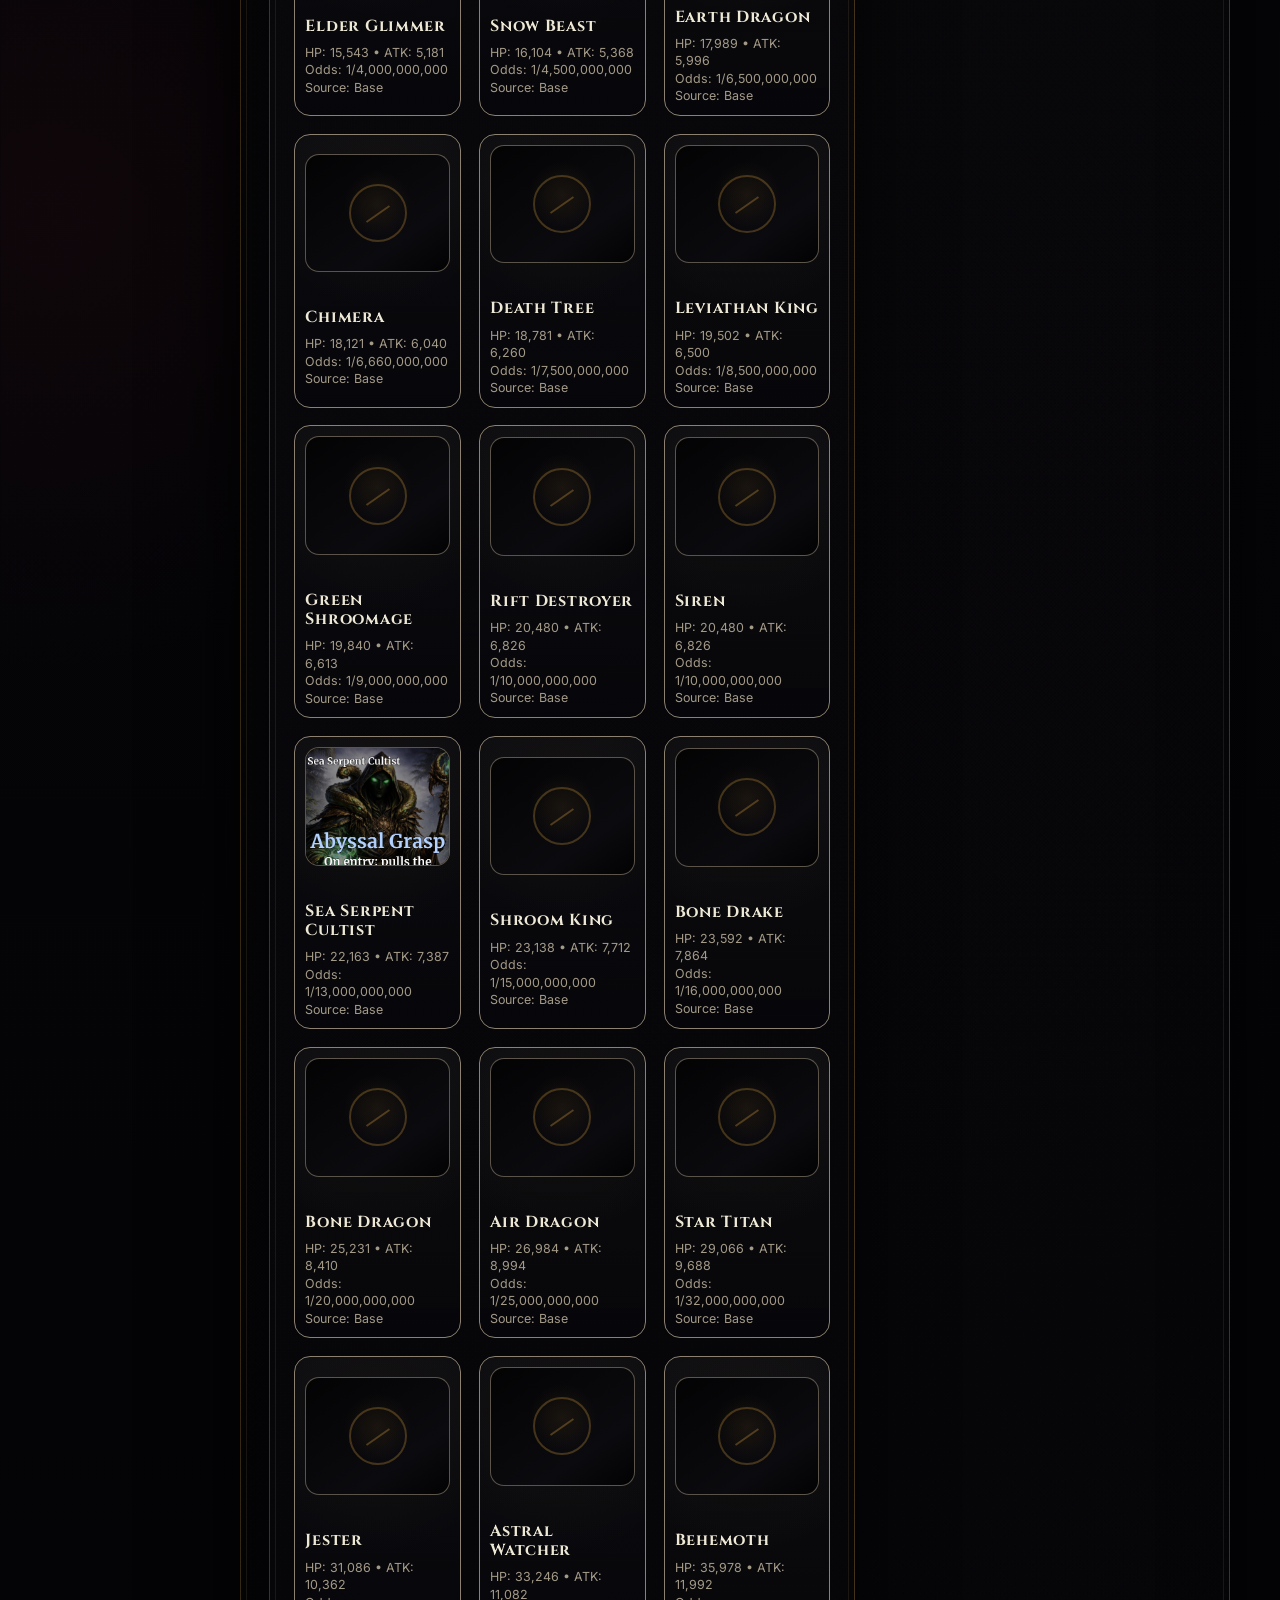
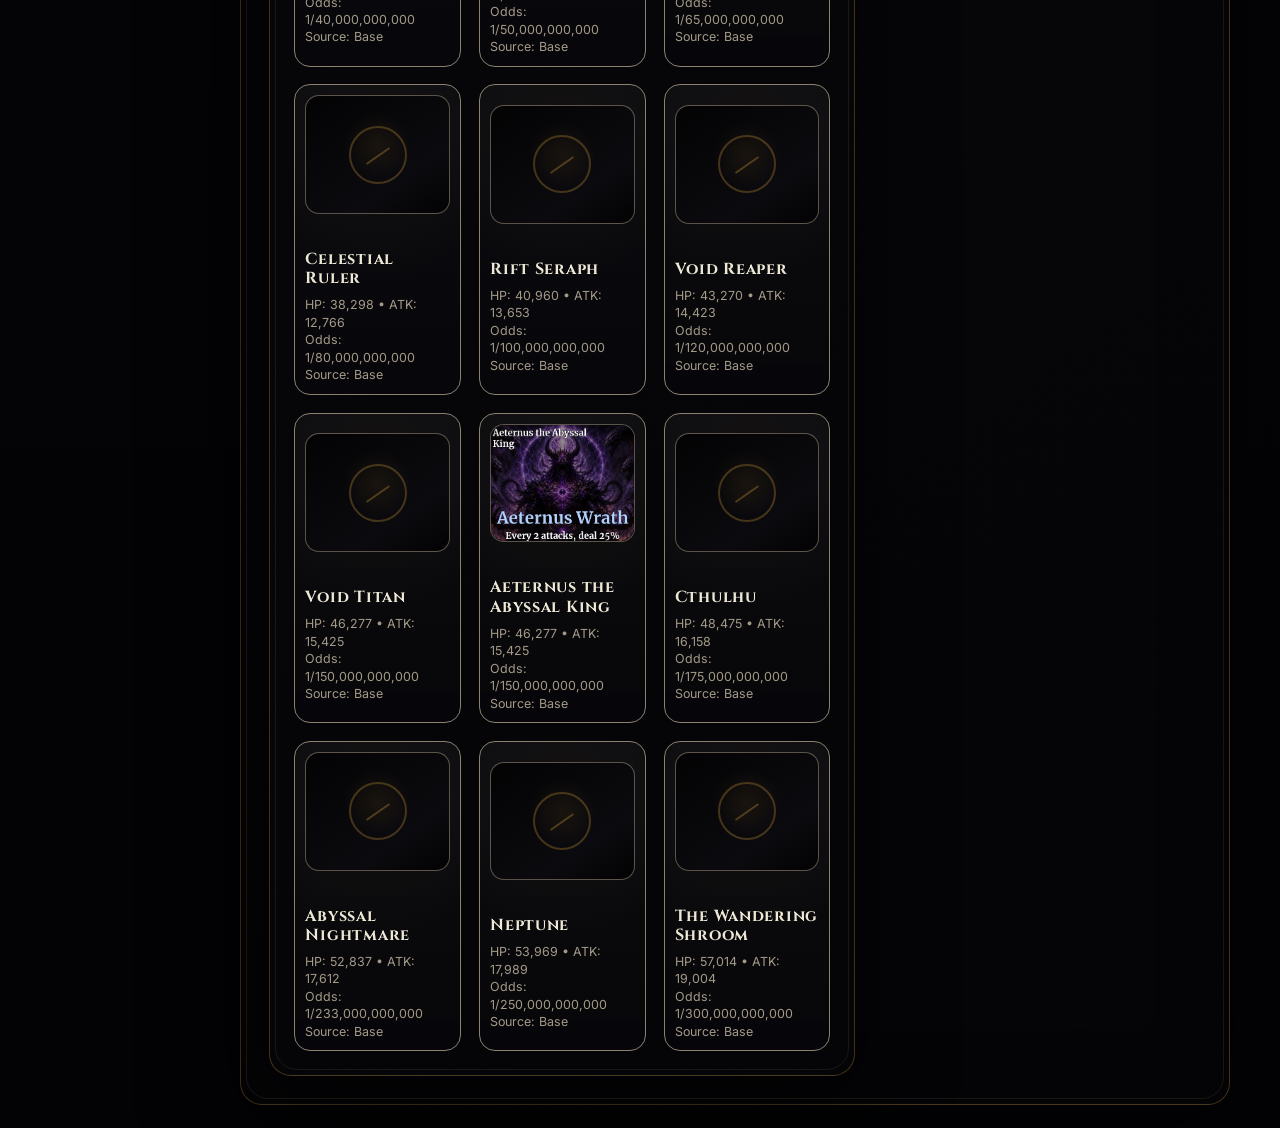
==== commit bb339fb5: "Bump cache for sticky preview fix" ====
--- a/index.html
+++ b/index.html
@@ -8,12 +8,12 @@
   <link rel="preconnect" href="https://fonts.googleapis.com">
   <link rel="preconnect" href="https://fonts.gstatic.com" crossorigin>
   <link href="https://fonts.googleapis.com/css2?family=Cinzel:wght@400;600;700&family=Inter:wght@400;500;600;700&display=swap" rel="stylesheet">
-  <link rel="stylesheet" href="styles.css?v=28" />
-  <link rel="stylesheet" href="fixes.css?v=28" />
-  <link rel="stylesheet" href="revamp.css?v=28" />
-  <link rel="stylesheet" href="layout-presets.css?v=28" />
-  <link rel="stylesheet" href="features.css?v=28" />
-  <link rel="stylesheet" href="image-fit.css?v=28" />
+  <link rel="stylesheet" href="styles.css?v=29" />
+  <link rel="stylesheet" href="fixes.css?v=29" />
+  <link rel="stylesheet" href="revamp.css?v=29" />
+  <link rel="stylesheet" href="layout-presets.css?v=29" />
+  <link rel="stylesheet" href="features.css?v=29" />
+  <link rel="stylesheet" href="image-fit.css?v=29" />
 </head>
 <body class="layout-floating theme-abyss">
   <button class="settings-button" id="settingsButton" type="button" aria-label="Open color settings">⚙</button>
@@ -151,7 +151,7 @@
     </main>
   </div>
 
-  <script src="script.js?v=28"></script>
-  <script src="format-options.js?v=28"></script>
+  <script src="script.js?v=29"></script>
+  <script src="format-options.js?v=29"></script>
 </body>
 </html>
--- a/image-fit.css
+++ b/image-fit.css
@@ -23,8 +23,10 @@
   object-position: center center;
 }
 
-.preview-card {
+.preview-area {
+  position: sticky !important;
   top: 14px !important;
+  align-self: start;
   max-height: calc(100vh - 28px);
   overflow-y: auto;
   overscroll-behavior: contain;
@@ -32,22 +34,30 @@
   scrollbar-color: color-mix(in srgb, var(--gold), transparent 40%) rgba(8, 8, 12, 0.55);
 }
 
-.preview-card::-webkit-scrollbar {
+.preview-card {
+  position: relative !important;
+  top: auto !important;
+  max-height: none !important;
+  overflow: visible !important;
+}
+
+.preview-area::-webkit-scrollbar {
   width: 8px;
 }
 
-.preview-card::-webkit-scrollbar-track {
+.preview-area::-webkit-scrollbar-track {
   background: rgba(8, 8, 12, 0.55);
   border-radius: 999px;
 }
 
-.preview-card::-webkit-scrollbar-thumb {
+.preview-area::-webkit-scrollbar-thumb {
   background: color-mix(in srgb, var(--gold), transparent 40%);
   border-radius: 999px;
 }
 
 @media (max-width: 1220px) {
-  .preview-card {
+  .preview-area {
+    position: static !important;
     max-height: none;
     overflow: visible;
   }
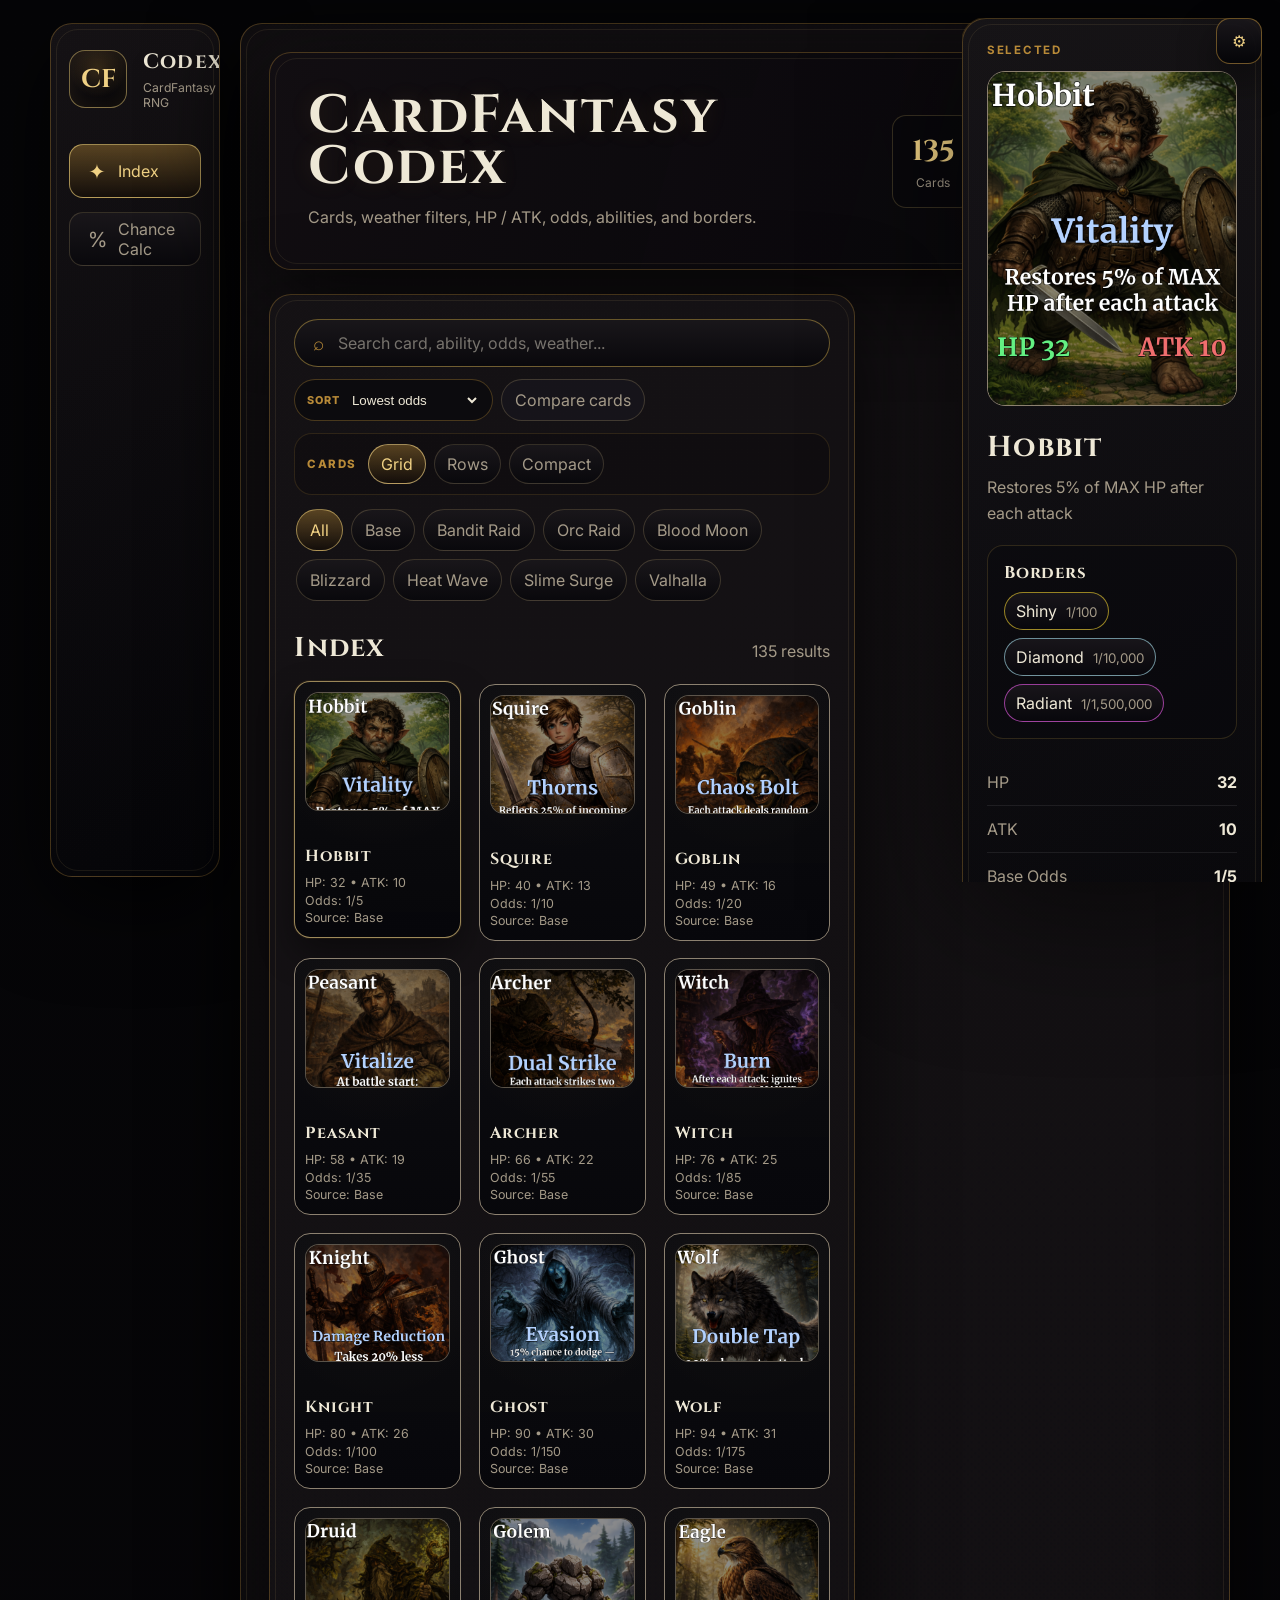
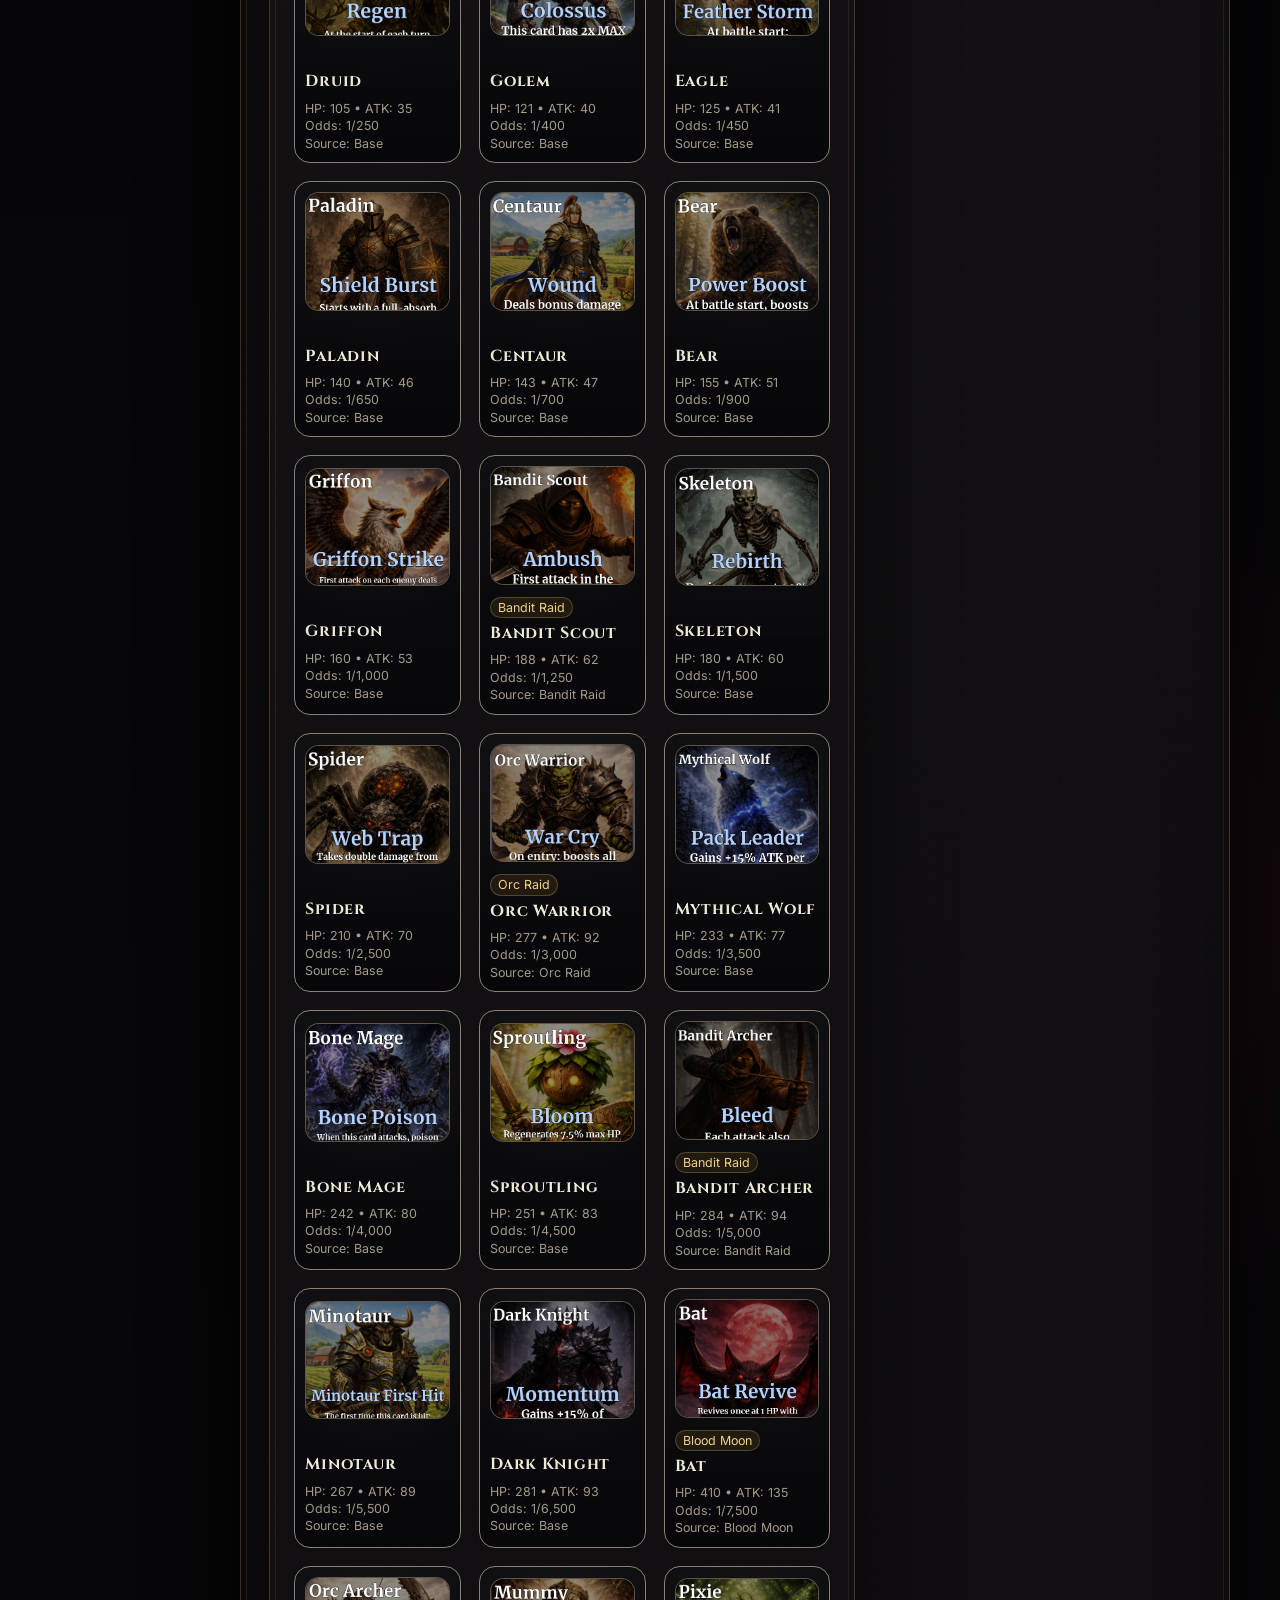
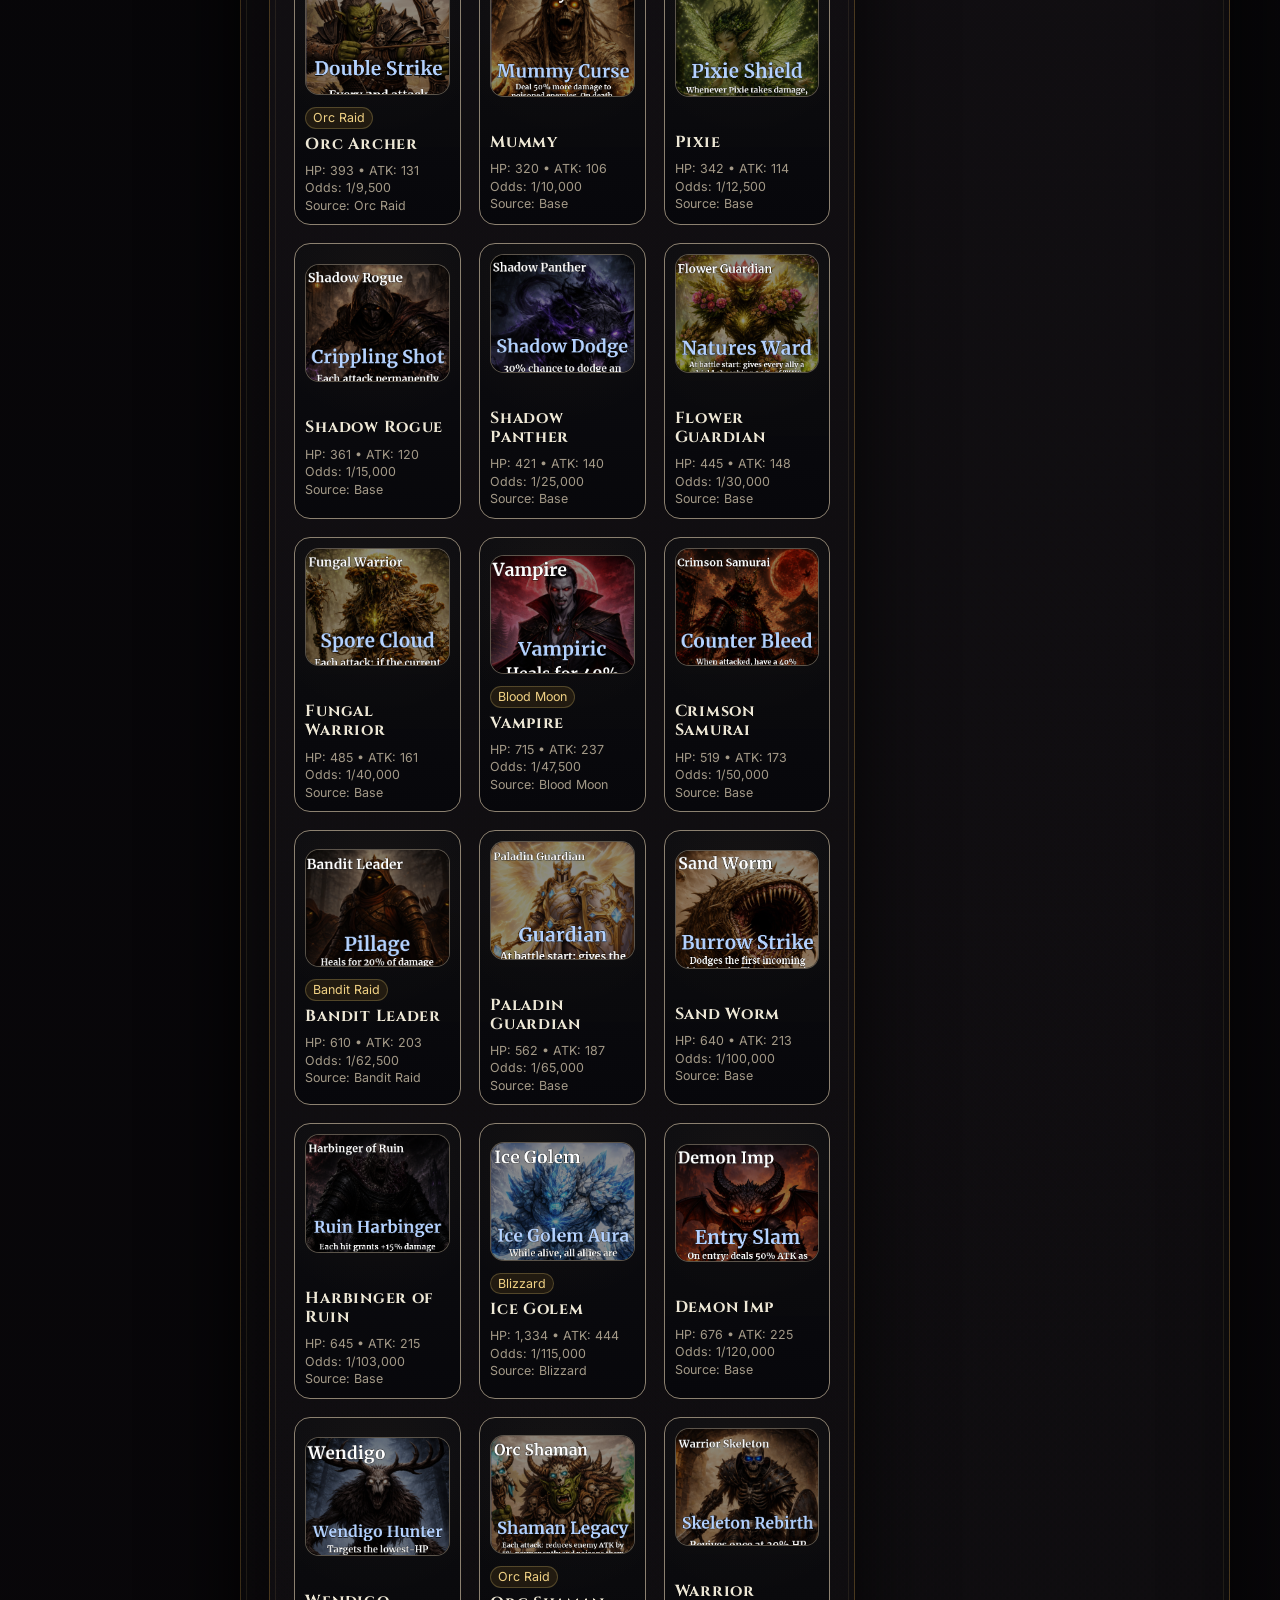
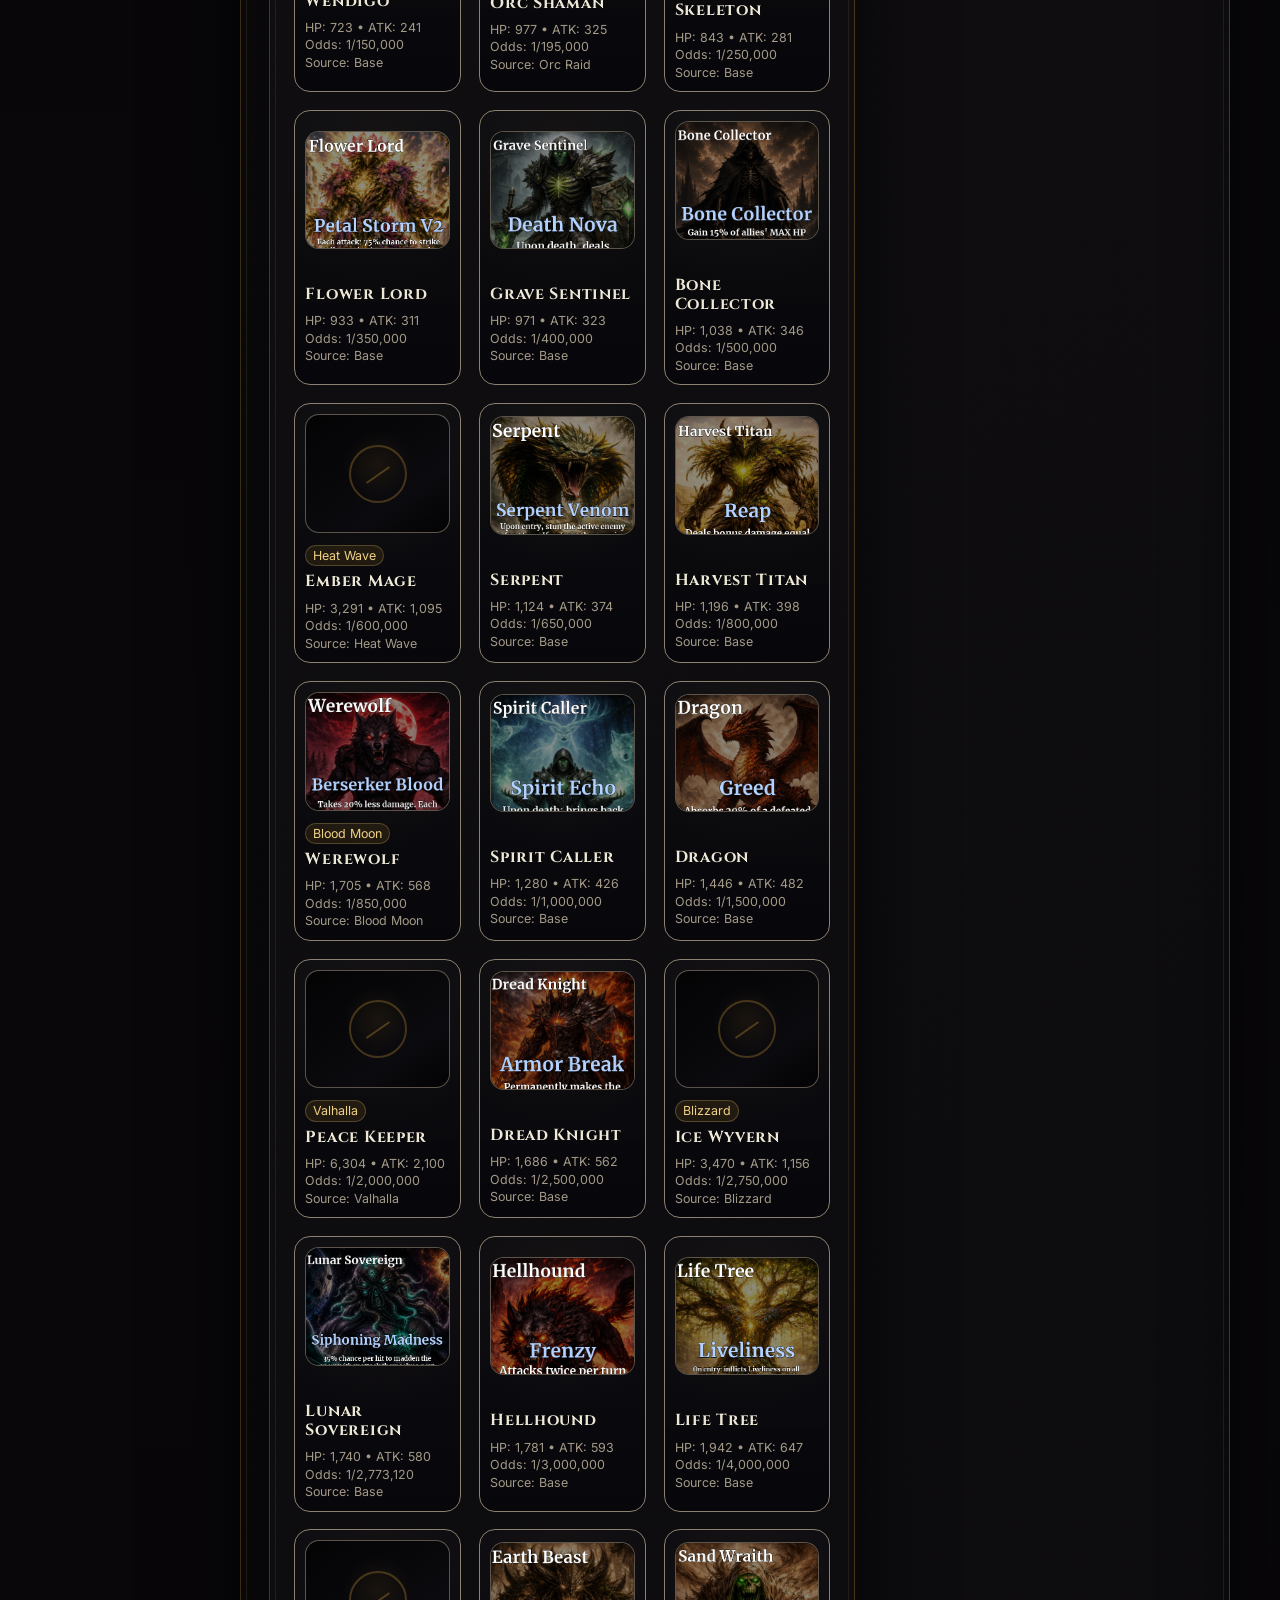
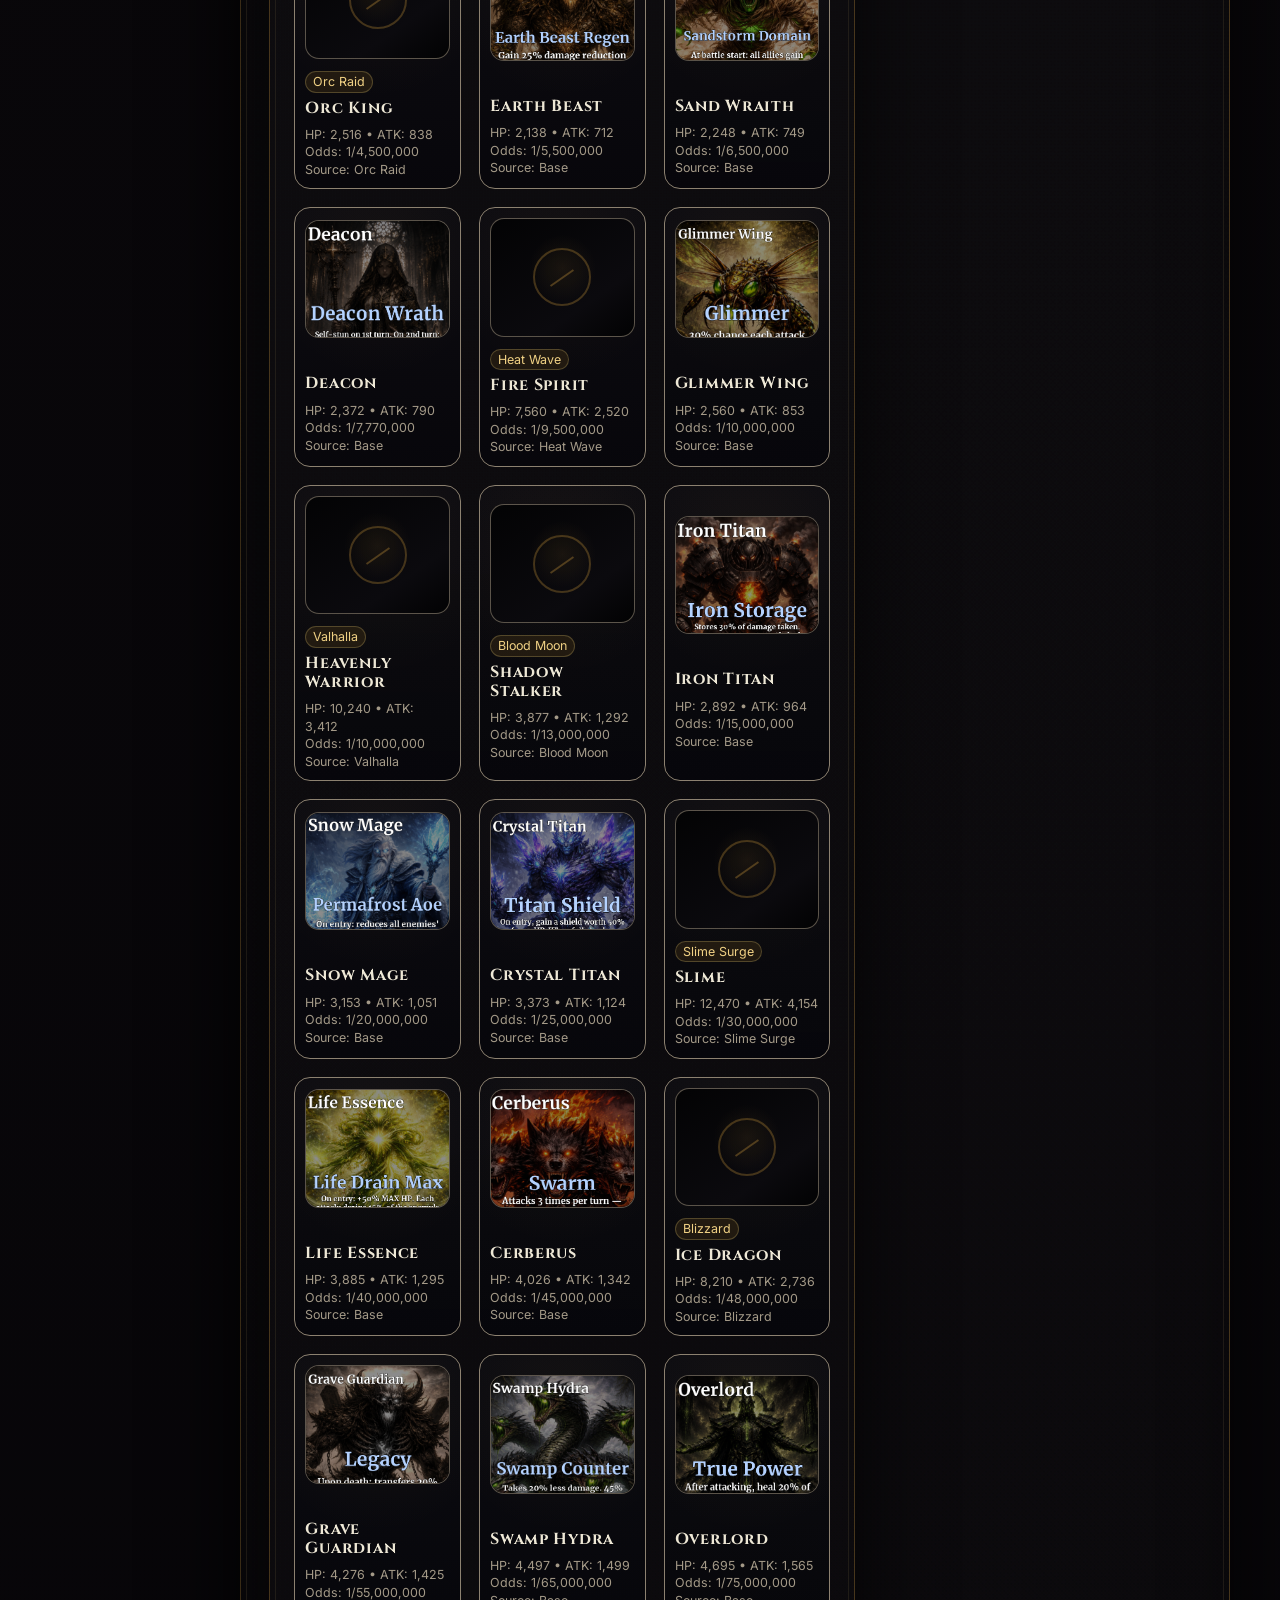
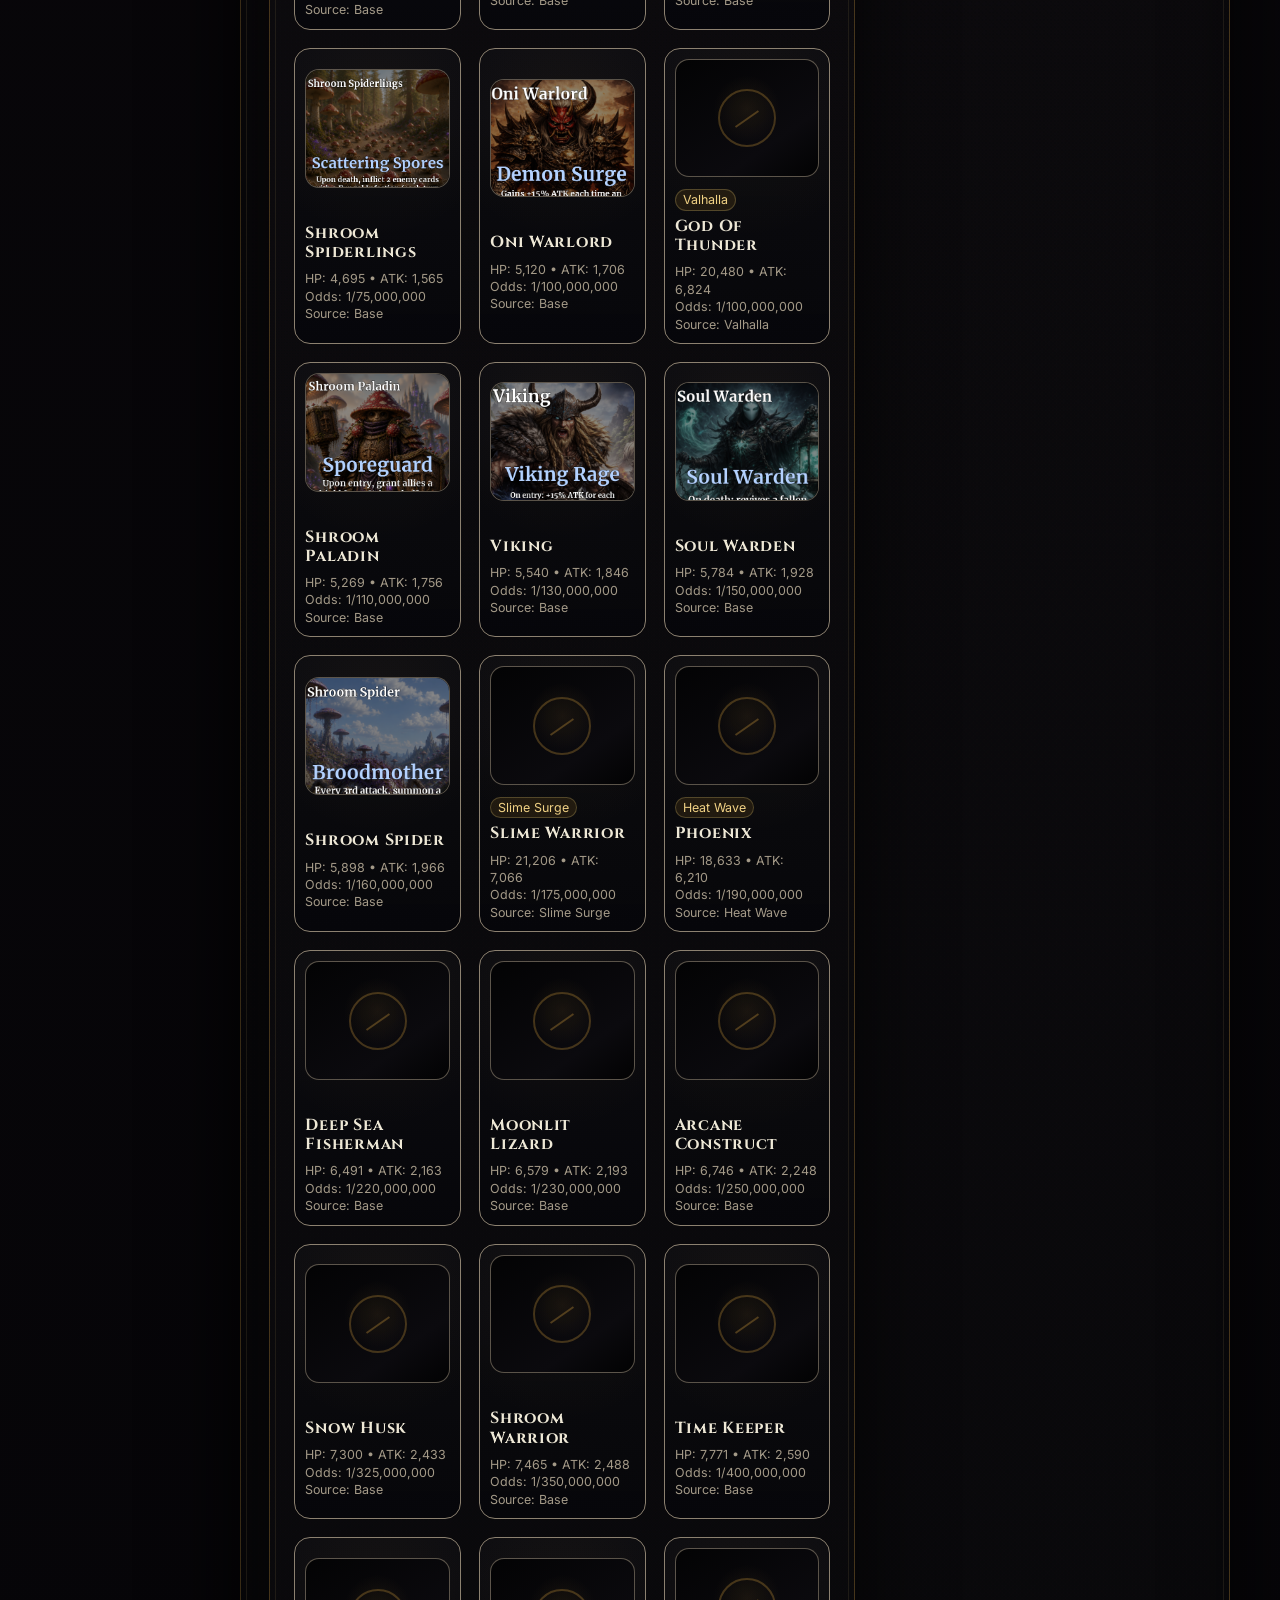
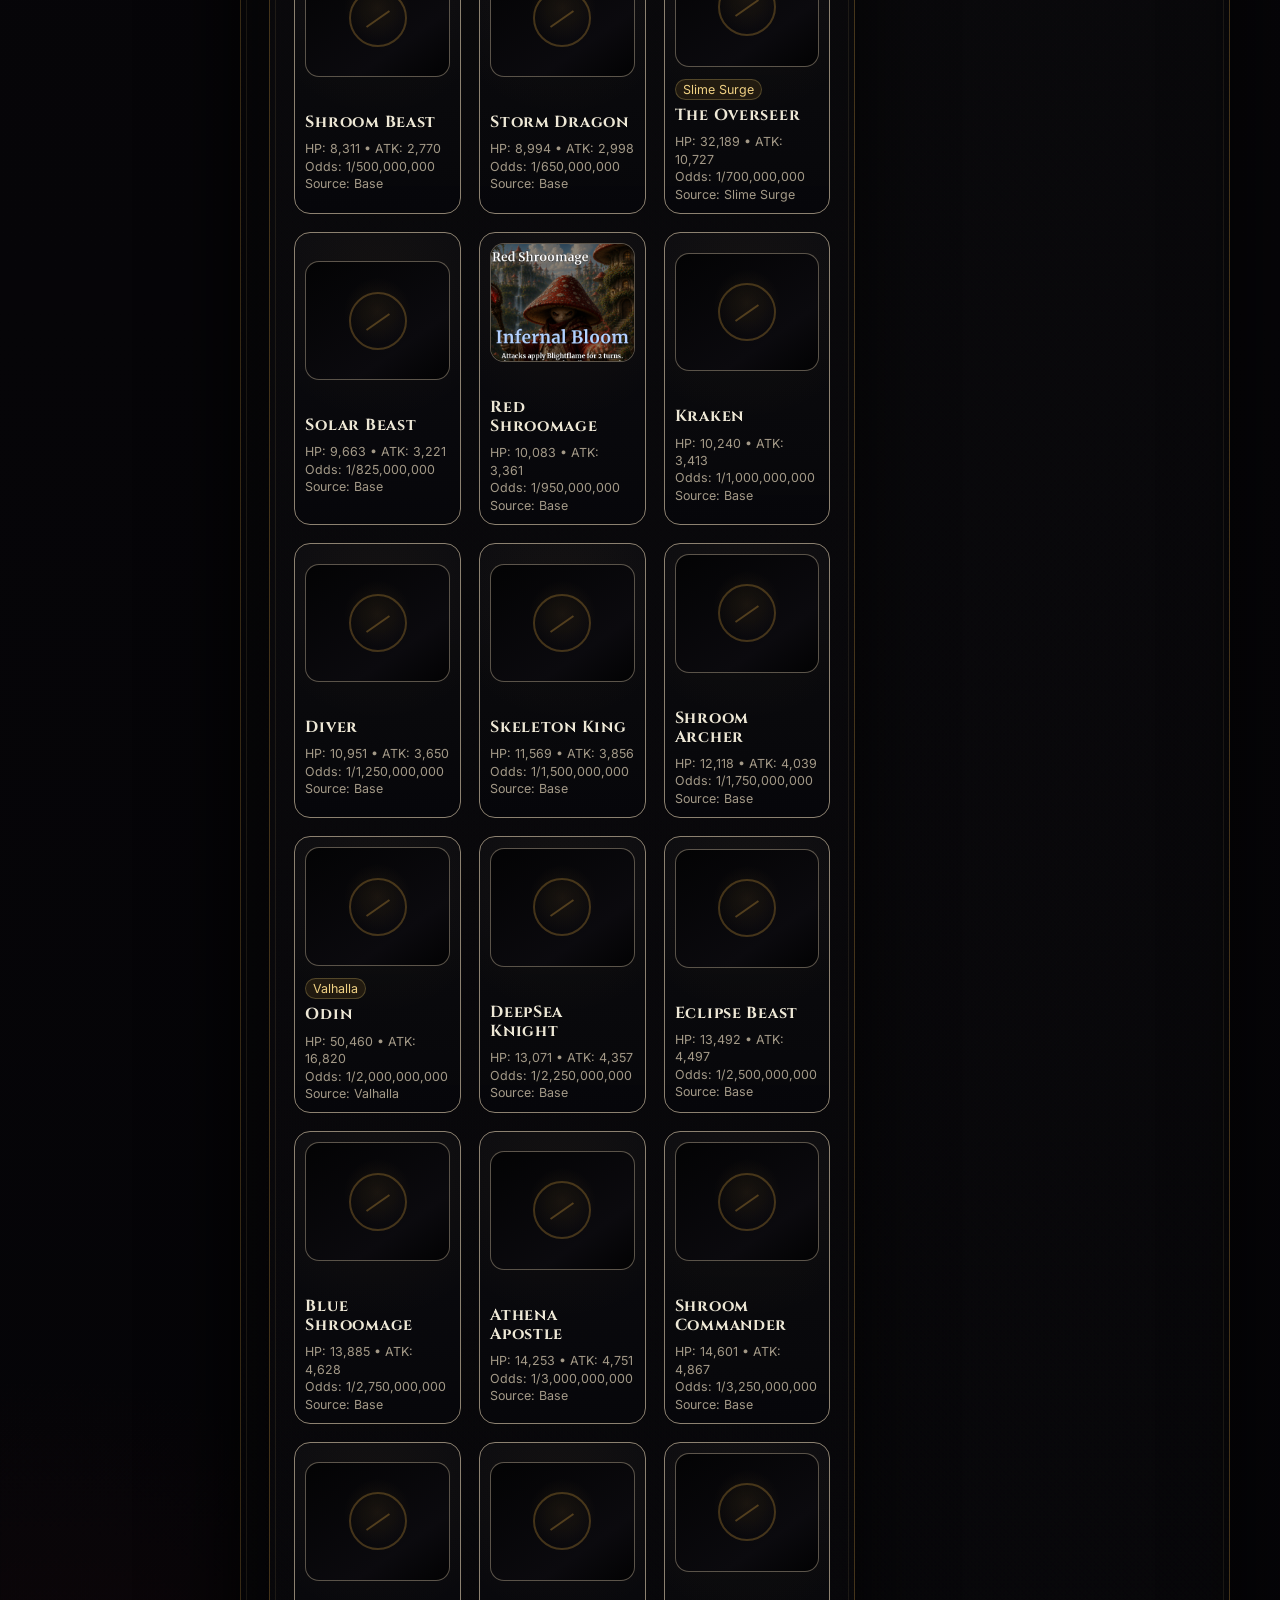
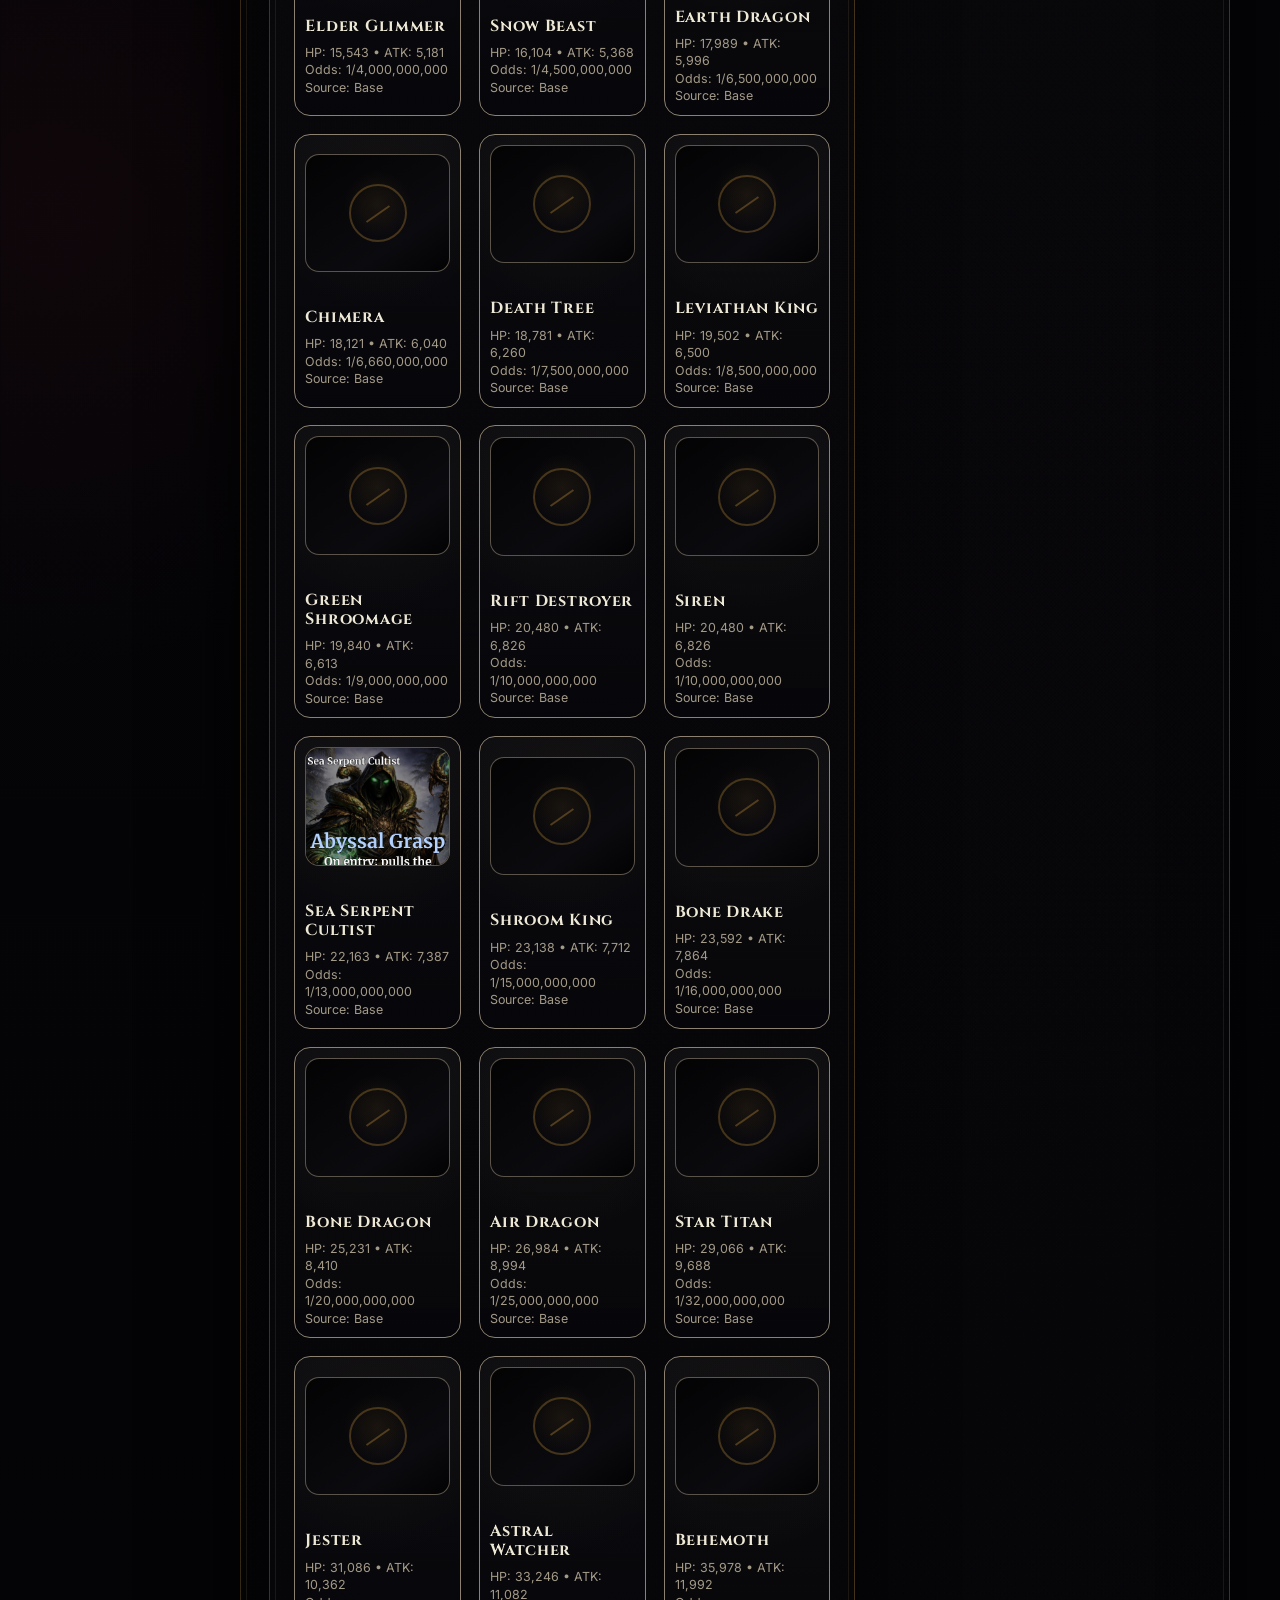
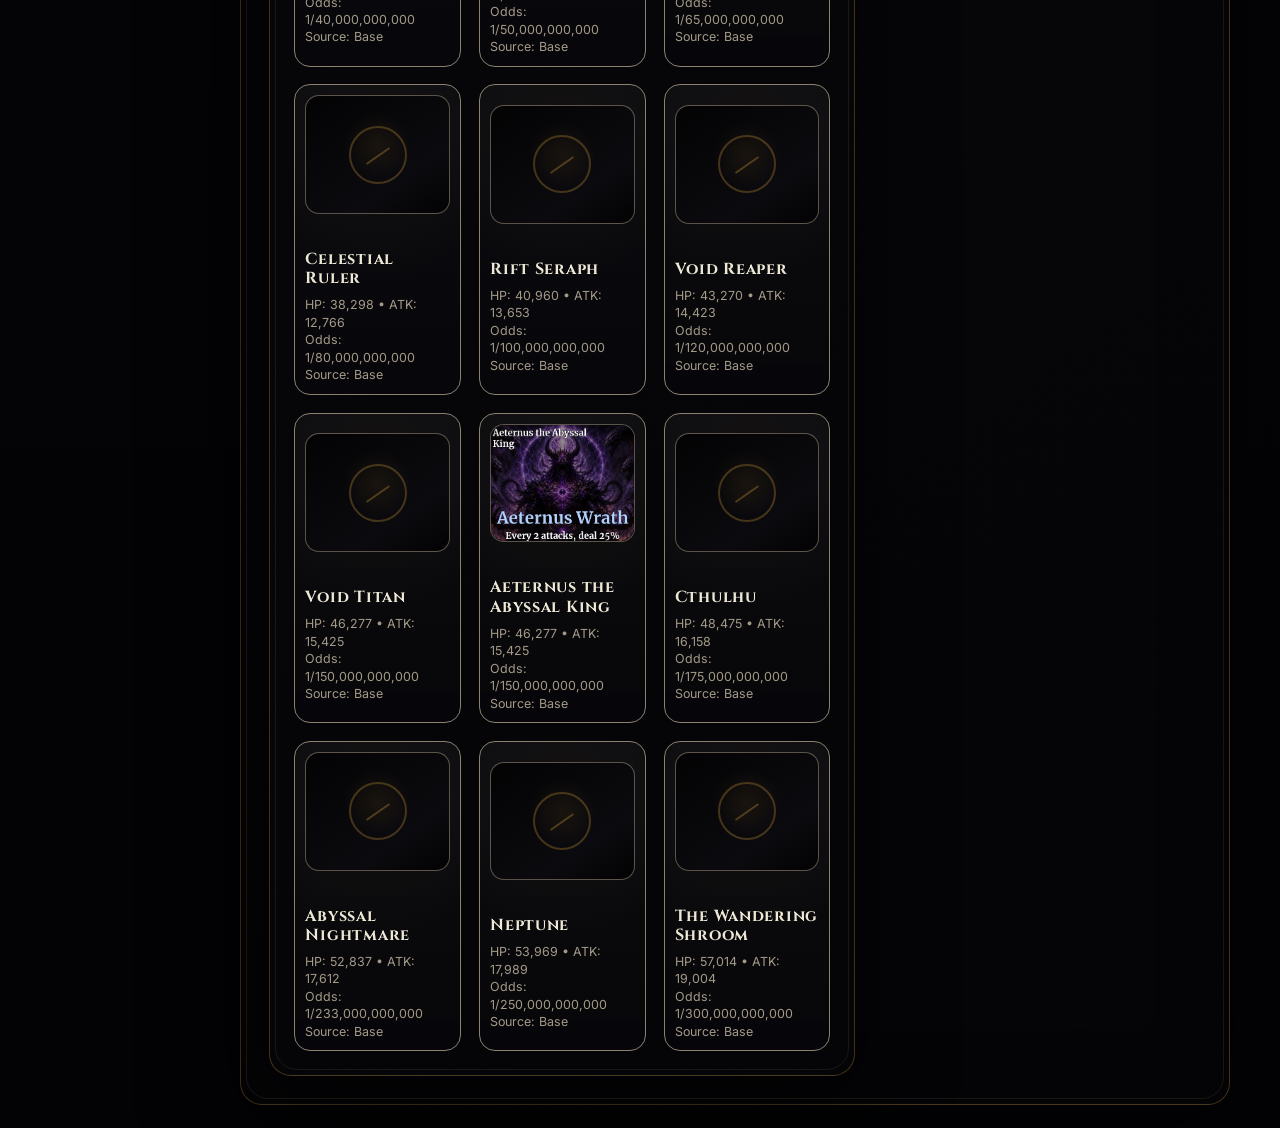
==== commit 90059ab8: "Bump cache for fixed preview sidebar" ====
--- a/index.html
+++ b/index.html
@@ -8,12 +8,12 @@
   <link rel="preconnect" href="https://fonts.googleapis.com">
   <link rel="preconnect" href="https://fonts.gstatic.com" crossorigin>
   <link href="https://fonts.googleapis.com/css2?family=Cinzel:wght@400;600;700&family=Inter:wght@400;500;600;700&display=swap" rel="stylesheet">
-  <link rel="stylesheet" href="styles.css?v=29" />
-  <link rel="stylesheet" href="fixes.css?v=29" />
-  <link rel="stylesheet" href="revamp.css?v=29" />
-  <link rel="stylesheet" href="layout-presets.css?v=29" />
-  <link rel="stylesheet" href="features.css?v=29" />
-  <link rel="stylesheet" href="image-fit.css?v=29" />
+  <link rel="stylesheet" href="styles.css?v=30" />
+  <link rel="stylesheet" href="fixes.css?v=30" />
+  <link rel="stylesheet" href="revamp.css?v=30" />
+  <link rel="stylesheet" href="layout-presets.css?v=30" />
+  <link rel="stylesheet" href="features.css?v=30" />
+  <link rel="stylesheet" href="image-fit.css?v=30" />
 </head>
 <body class="layout-floating theme-abyss">
   <button class="settings-button" id="settingsButton" type="button" aria-label="Open color settings">⚙</button>
@@ -151,7 +151,7 @@
     </main>
   </div>
 
-  <script src="script.js?v=29"></script>
-  <script src="format-options.js?v=29"></script>
+  <script src="script.js?v=30"></script>
+  <script src="format-options.js?v=30"></script>
 </body>
 </html>
--- a/image-fit.css
+++ b/image-fit.css
@@ -23,36 +23,41 @@
   object-position: center center;
 }
 
-.preview-area {
-  position: sticky !important;
-  top: 14px !important;
-  align-self: start;
-  max-height: calc(100vh - 28px);
-  overflow-y: auto;
-  overscroll-behavior: contain;
-  scrollbar-width: thin;
-  scrollbar-color: color-mix(in srgb, var(--gold), transparent 40%) rgba(8, 8, 12, 0.55);
-}
+@media (min-width: 1221px) {
+  body.layout-floating .preview-area {
+    position: fixed !important;
+    top: 18px !important;
+    right: max(18px, calc((100vw - 1480px) / 2 + 32px));
+    width: clamp(300px, 22vw, 370px);
+    max-height: calc(100vh - 36px);
+    z-index: 80;
+    overflow-y: auto;
+    overscroll-behavior: contain;
+    scrollbar-width: thin;
+    scrollbar-color: color-mix(in srgb, var(--gold), transparent 40%) rgba(8, 8, 12, 0.55);
+    filter: drop-shadow(0 28px 70px rgba(0, 0, 0, 0.55));
+  }
 
-.preview-card {
-  position: relative !important;
-  top: auto !important;
-  max-height: none !important;
-  overflow: visible !important;
-}
+  body.layout-floating .preview-card {
+    position: relative !important;
+    top: auto !important;
+    max-height: none !important;
+    overflow: visible !important;
+  }
 
-.preview-area::-webkit-scrollbar {
-  width: 8px;
-}
+  body.layout-floating .preview-area::-webkit-scrollbar {
+    width: 8px;
+  }
 
-.preview-area::-webkit-scrollbar-track {
-  background: rgba(8, 8, 12, 0.55);
-  border-radius: 999px;
-}
+  body.layout-floating .preview-area::-webkit-scrollbar-track {
+    background: rgba(8, 8, 12, 0.55);
+    border-radius: 999px;
+  }
 
-.preview-area::-webkit-scrollbar-thumb {
-  background: color-mix(in srgb, var(--gold), transparent 40%);
-  border-radius: 999px;
+  body.layout-floating .preview-area::-webkit-scrollbar-thumb {
+    background: color-mix(in srgb, var(--gold), transparent 40%);
+    border-radius: 999px;
+  }
 }
 
 @media (max-width: 1220px) {
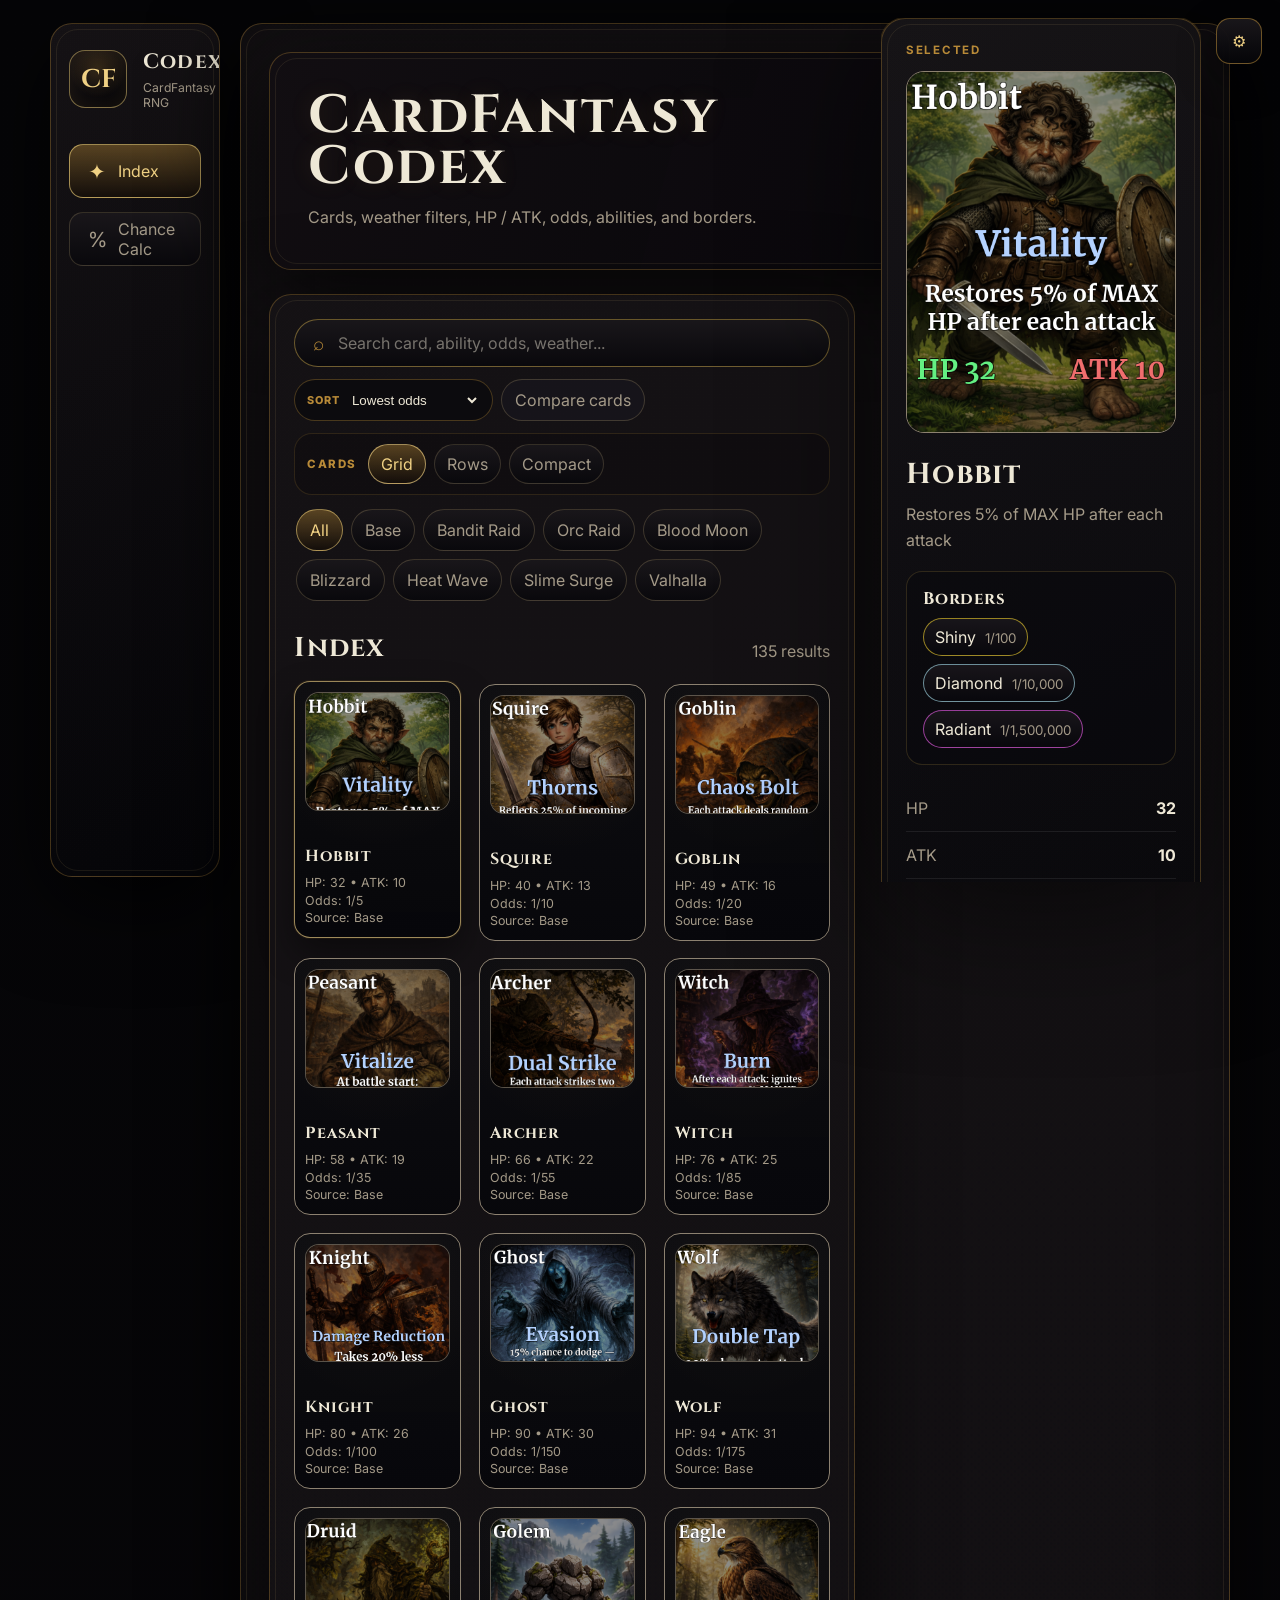
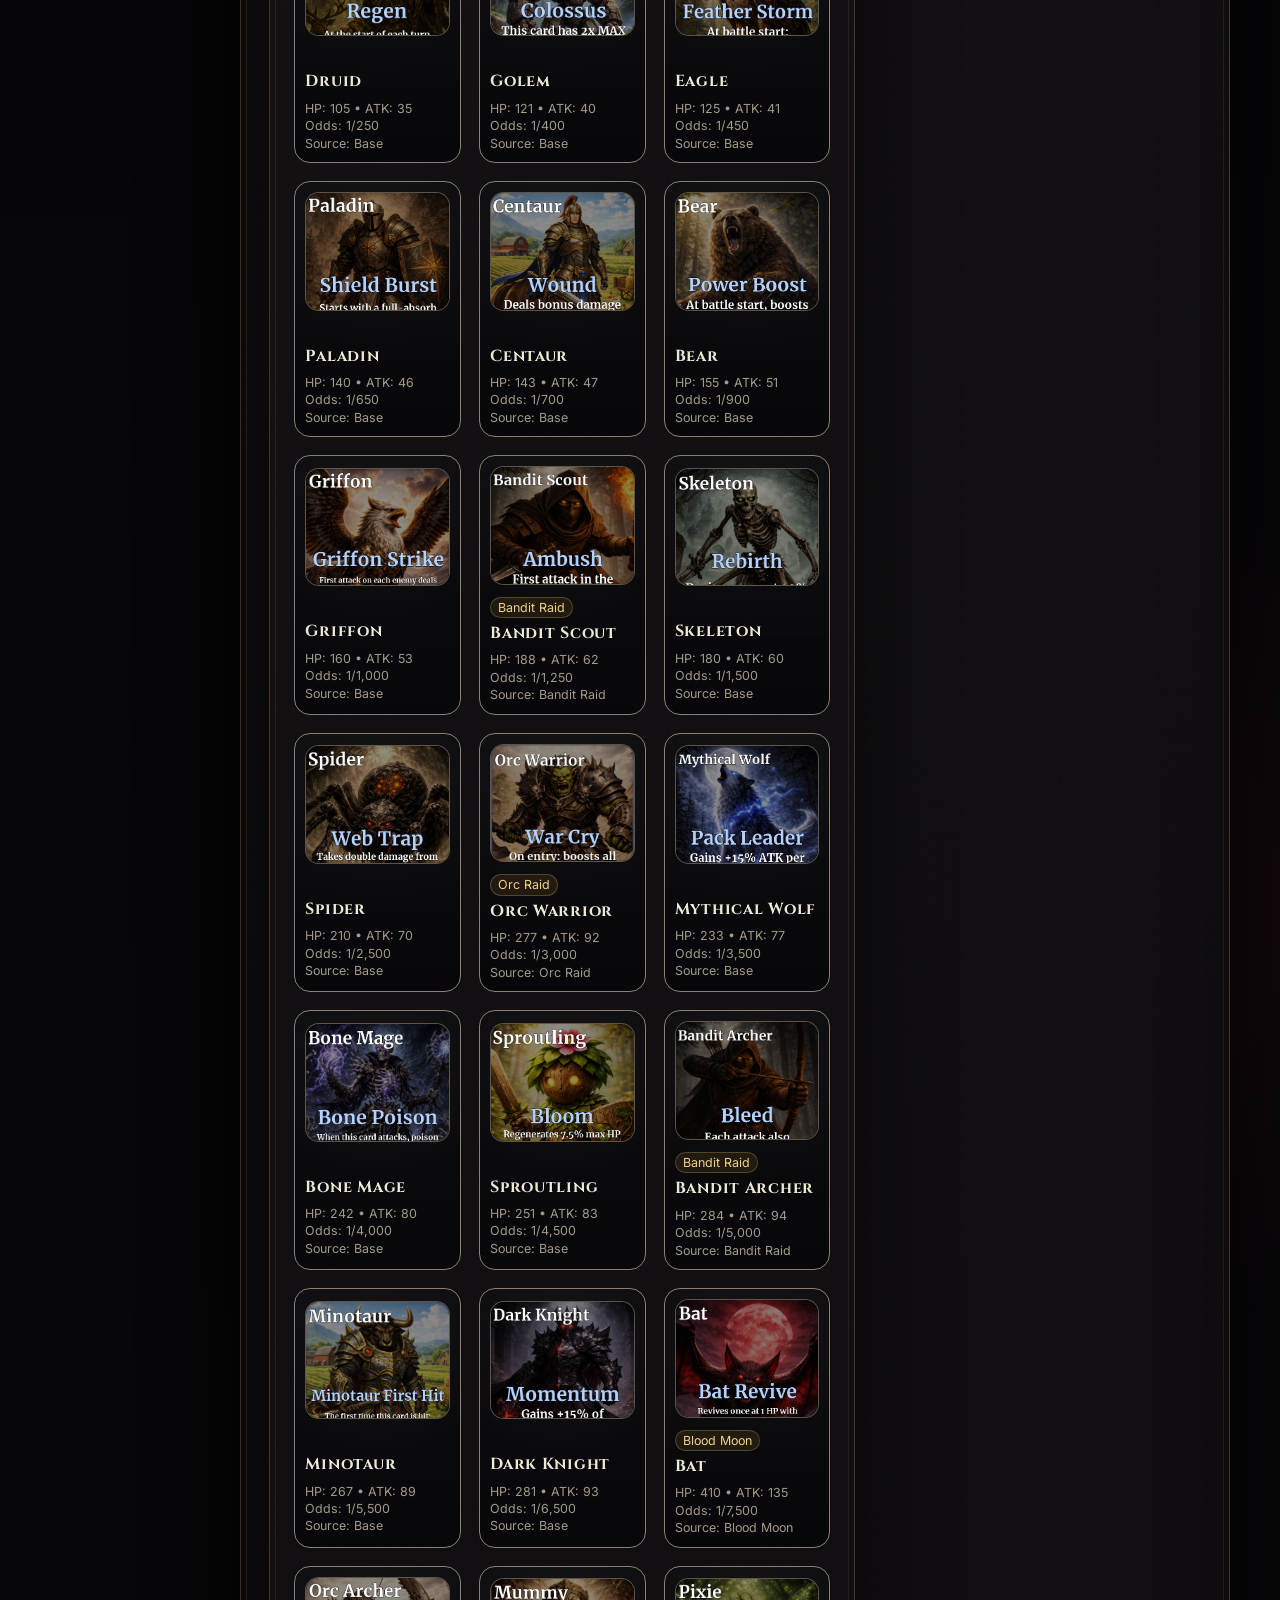
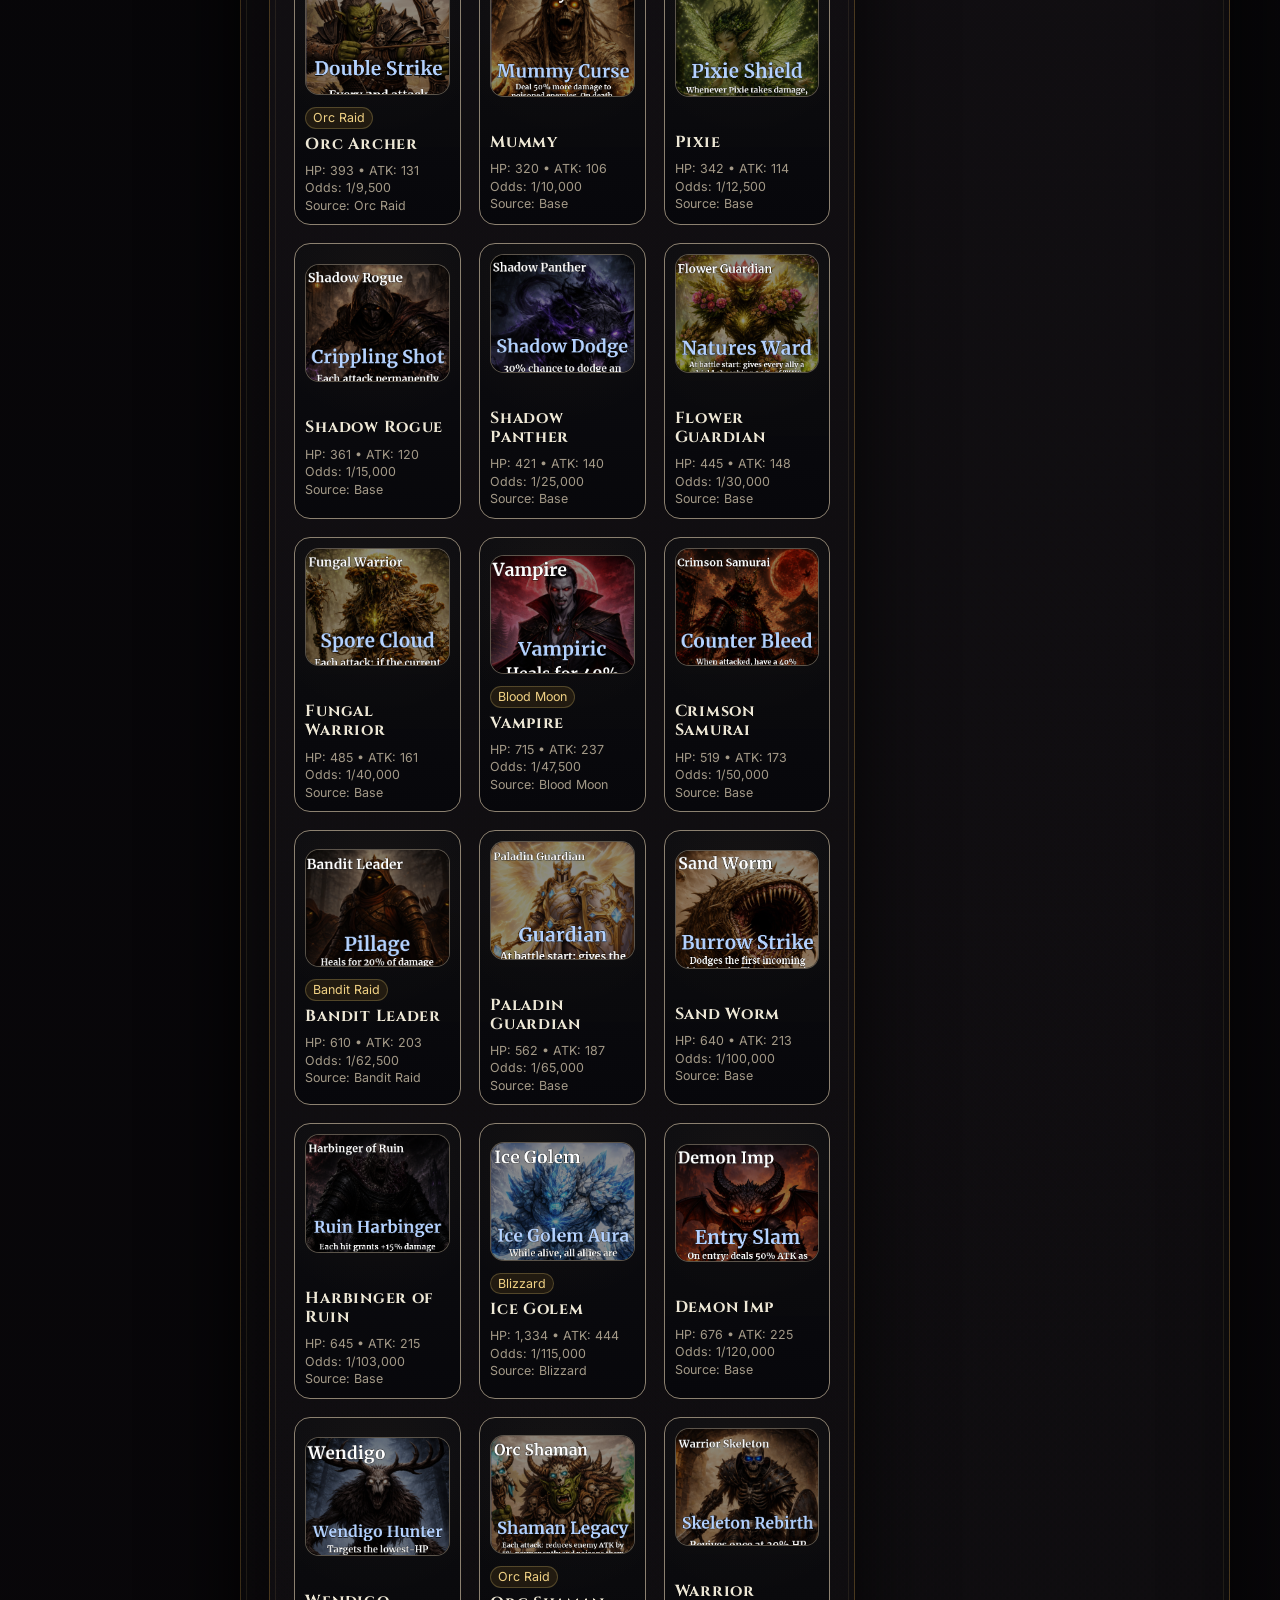
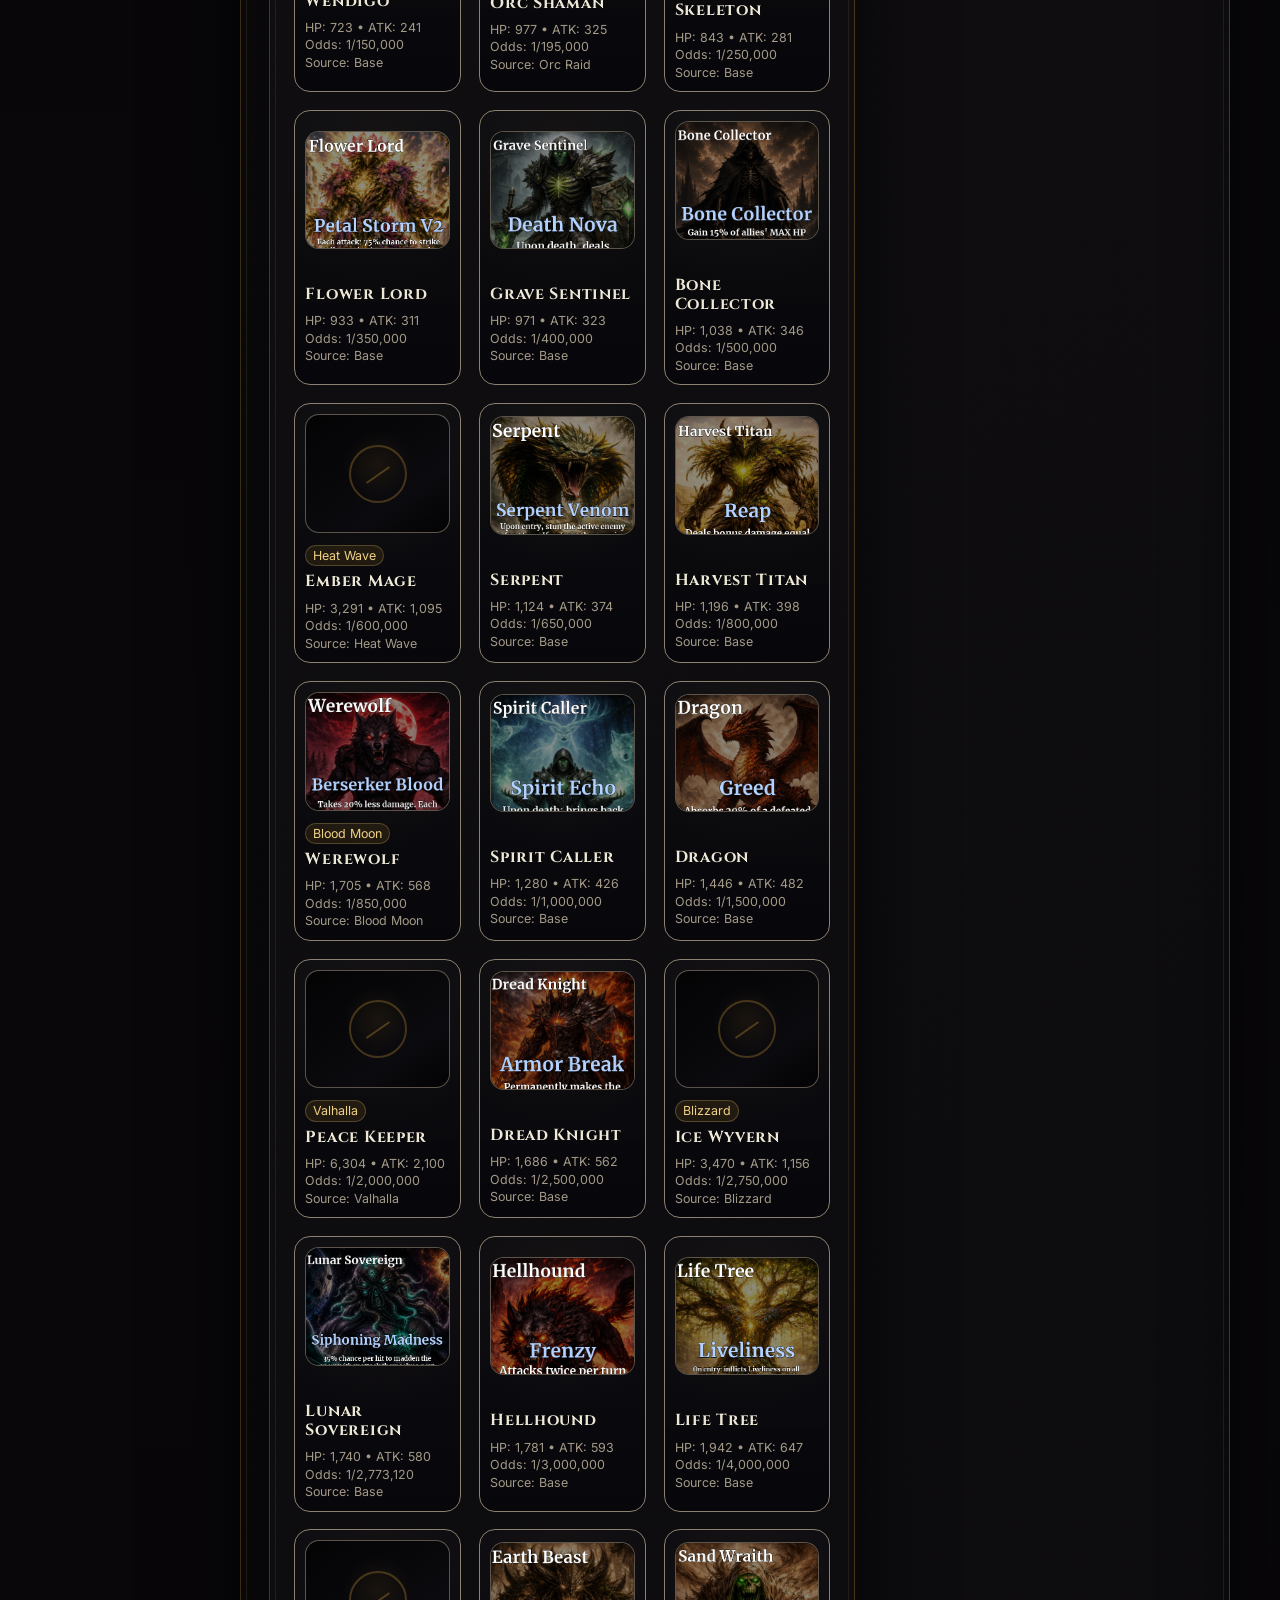
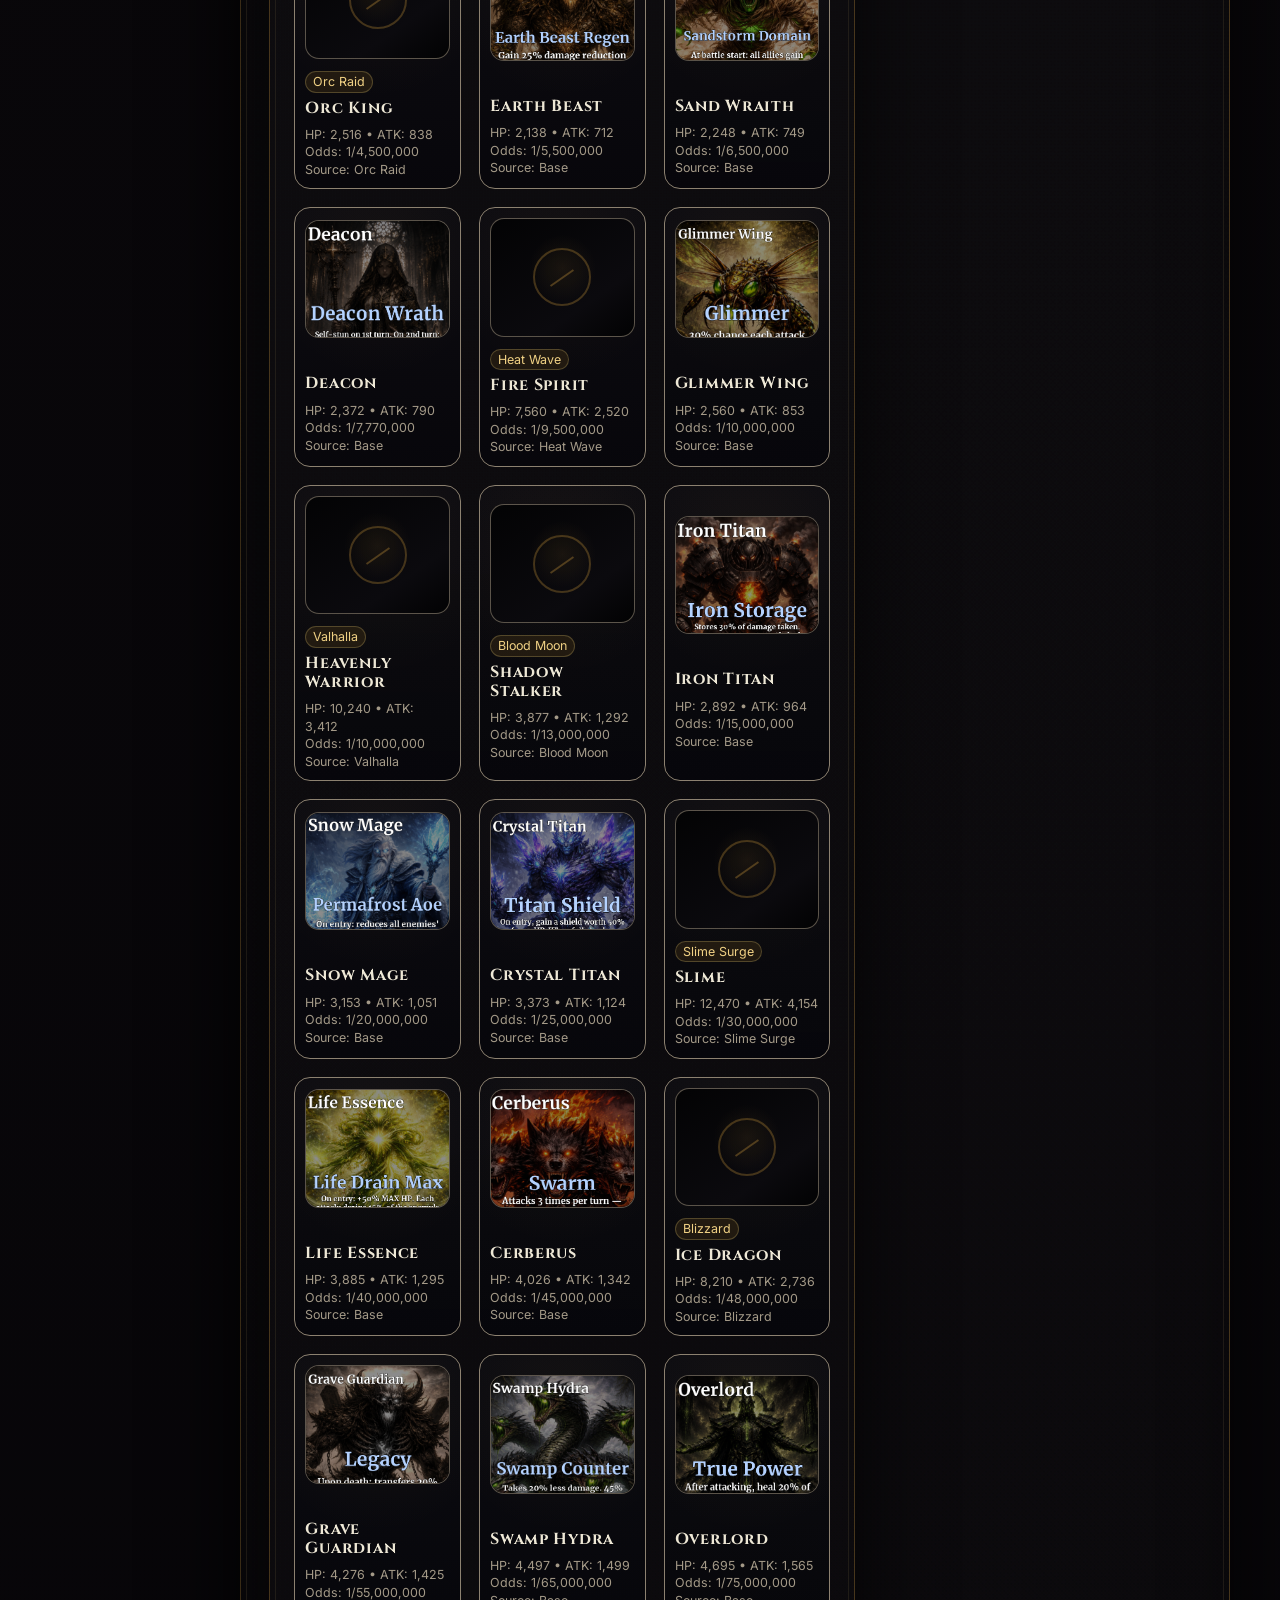
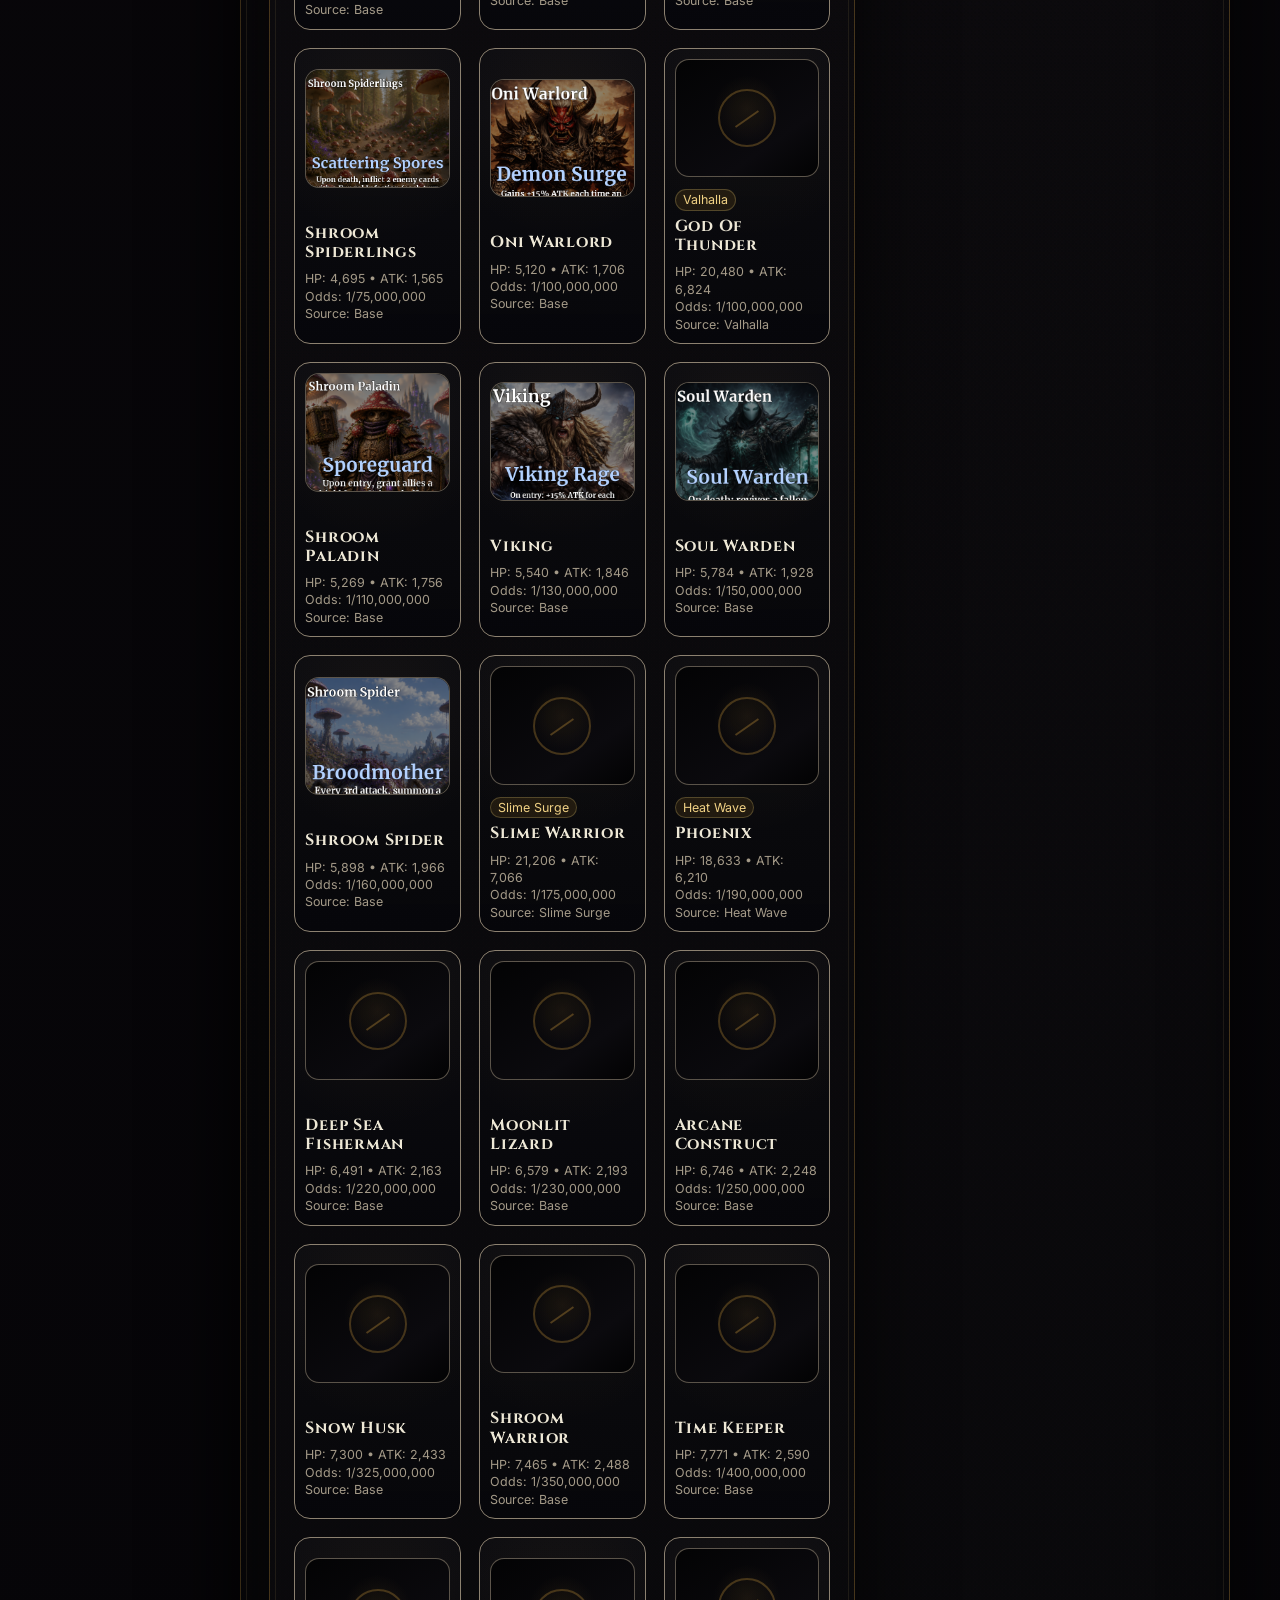
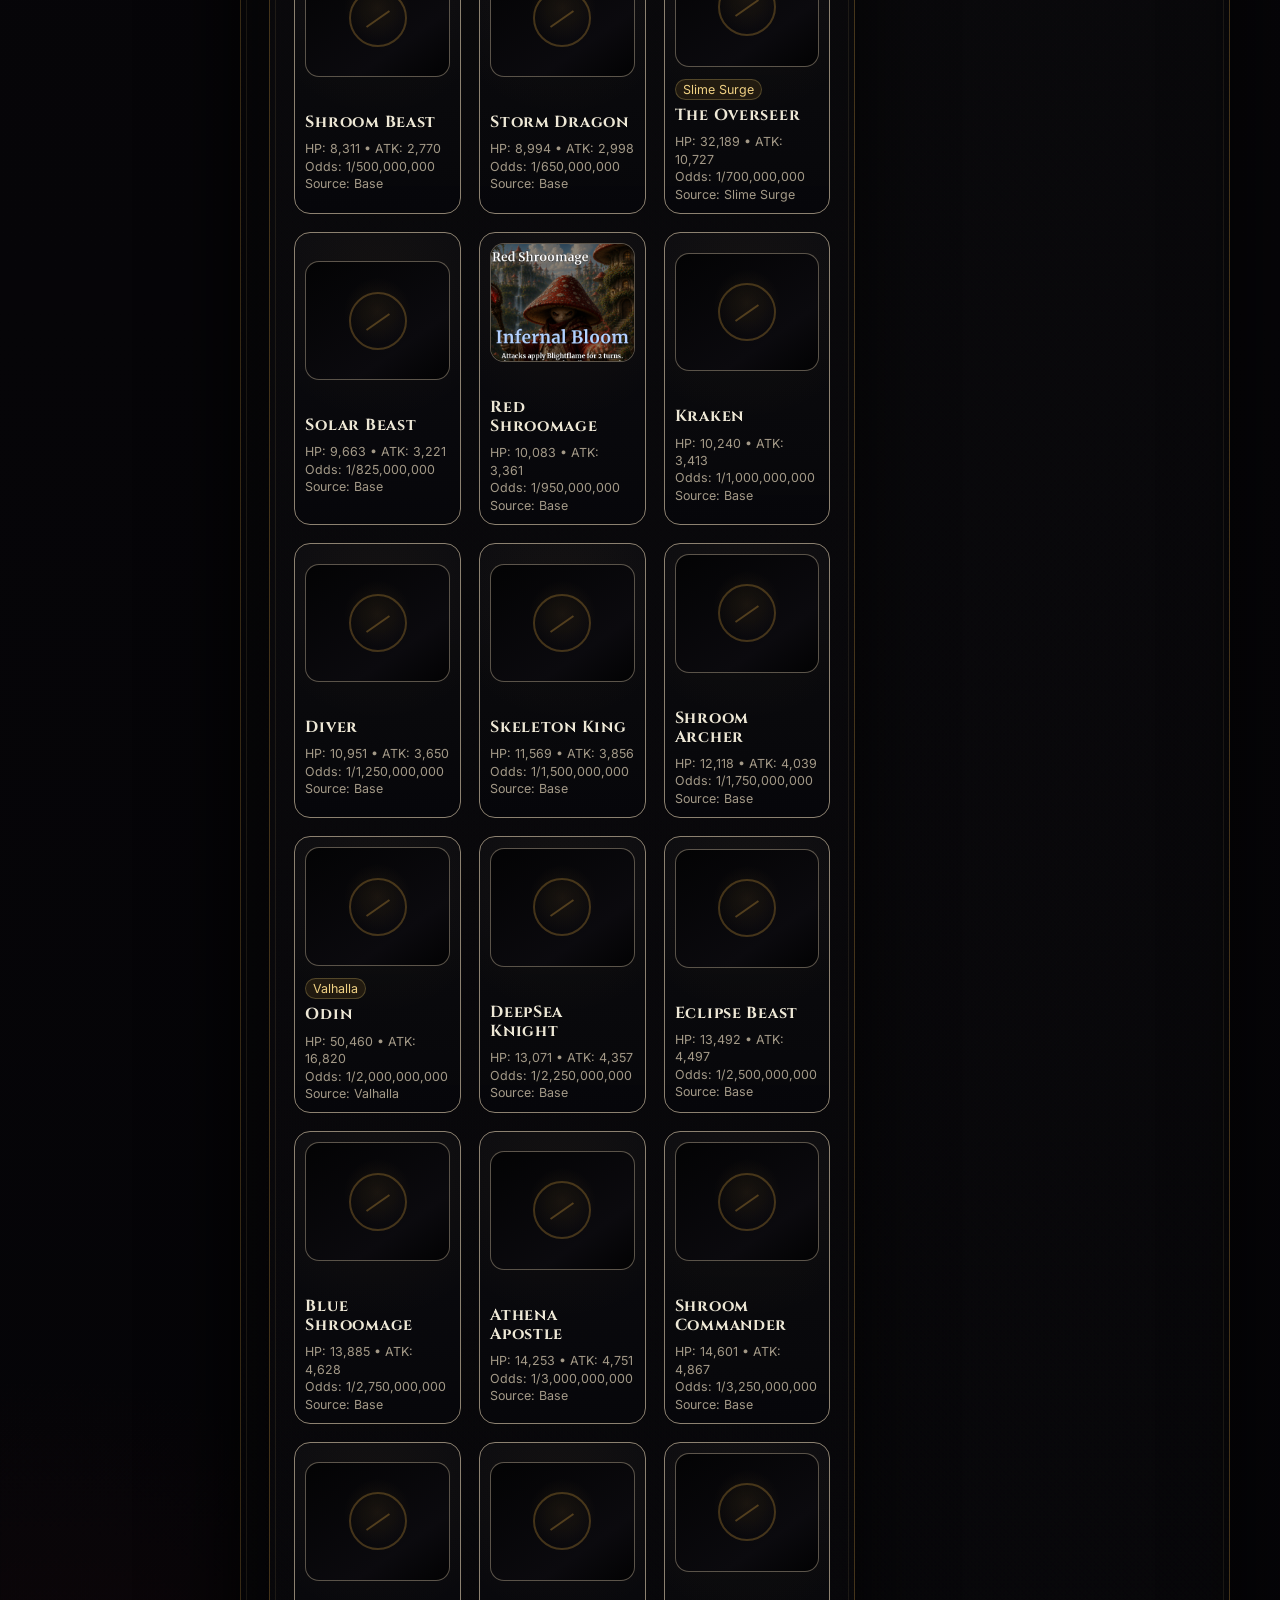
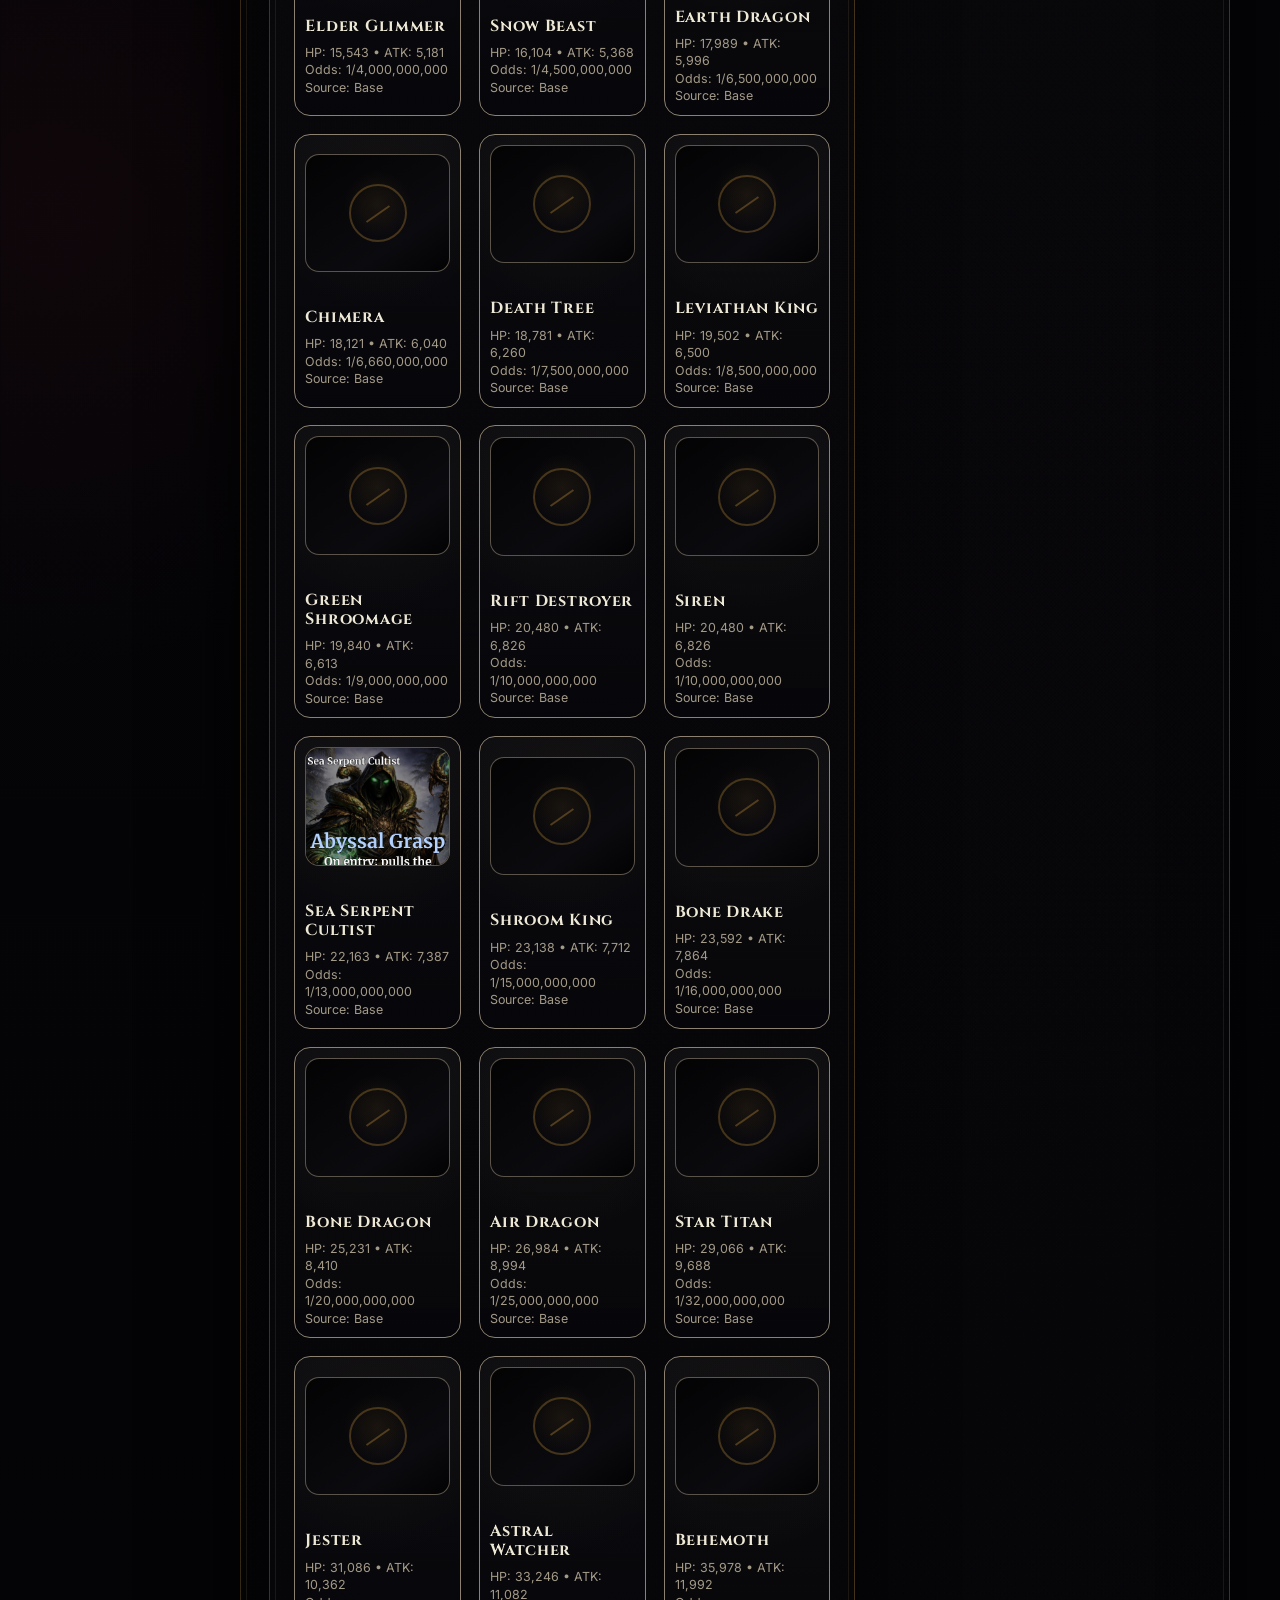
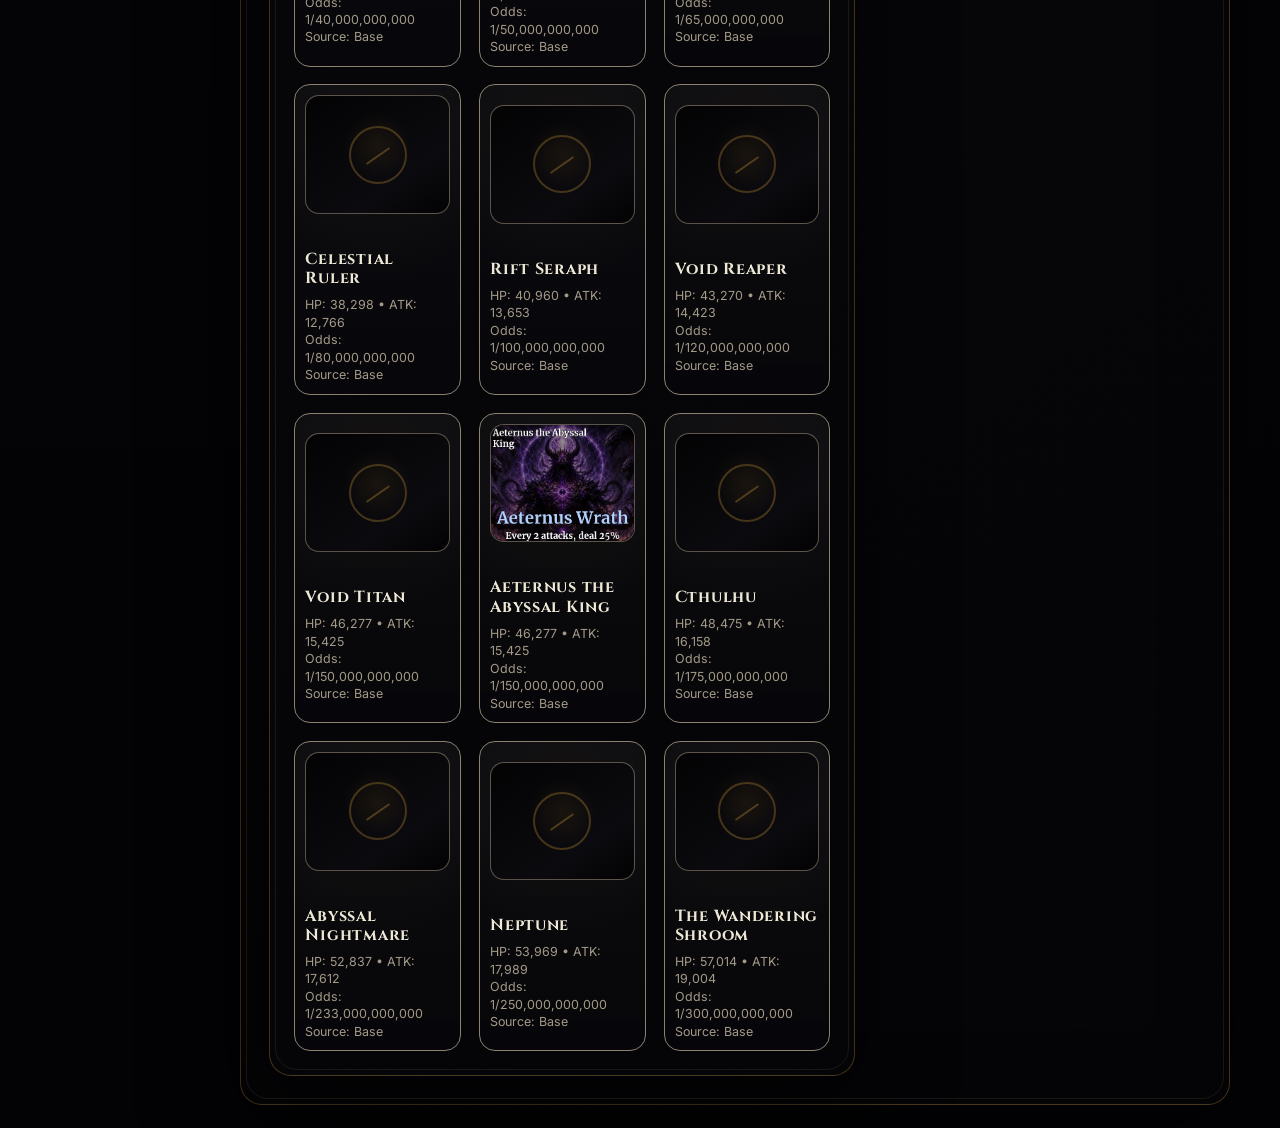
==== commit 9808d6f4: "Load preview slot sync script" ====
--- a/index.html
+++ b/index.html
@@ -8,12 +8,12 @@
   <link rel="preconnect" href="https://fonts.googleapis.com">
   <link rel="preconnect" href="https://fonts.gstatic.com" crossorigin>
   <link href="https://fonts.googleapis.com/css2?family=Cinzel:wght@400;600;700&family=Inter:wght@400;500;600;700&display=swap" rel="stylesheet">
-  <link rel="stylesheet" href="styles.css?v=30" />
-  <link rel="stylesheet" href="fixes.css?v=30" />
-  <link rel="stylesheet" href="revamp.css?v=30" />
-  <link rel="stylesheet" href="layout-presets.css?v=30" />
-  <link rel="stylesheet" href="features.css?v=30" />
-  <link rel="stylesheet" href="image-fit.css?v=30" />
+  <link rel="stylesheet" href="styles.css?v=31" />
+  <link rel="stylesheet" href="fixes.css?v=31" />
+  <link rel="stylesheet" href="revamp.css?v=31" />
+  <link rel="stylesheet" href="layout-presets.css?v=31" />
+  <link rel="stylesheet" href="features.css?v=31" />
+  <link rel="stylesheet" href="image-fit.css?v=31" />
 </head>
 <body class="layout-floating theme-abyss">
   <button class="settings-button" id="settingsButton" type="button" aria-label="Open color settings">⚙</button>
@@ -151,7 +151,8 @@
     </main>
   </div>
 
-  <script src="script.js?v=30"></script>
-  <script src="format-options.js?v=30"></script>
+  <script src="script.js?v=31"></script>
+  <script src="format-options.js?v=31"></script>
+  <script src="sticky-preview.js?v=31"></script>
 </body>
 </html>
--- a/image-fit.css
+++ b/image-fit.css
@@ -23,14 +23,22 @@
   object-position: center center;
 }
 
+.preview-slot-placeholder {
+  display: none;
+}
+
 @media (min-width: 1221px) {
-  body.layout-floating .preview-area {
+  body.layout-floating .preview-slot-placeholder.is-active {
+    display: block;
+    visibility: hidden;
+    pointer-events: none;
+  }
+
+  body.layout-floating .preview-area.is-js-fixed {
     position: fixed !important;
     top: 18px !important;
-    right: max(18px, calc((100vw - 1480px) / 2 + 32px));
-    width: clamp(300px, 22vw, 370px);
+    z-index: 80;
     max-height: calc(100vh - 36px);
-    z-index: 80;
     overflow-y: auto;
     overscroll-behavior: contain;
     scrollbar-width: thin;
@@ -38,23 +46,23 @@
     filter: drop-shadow(0 28px 70px rgba(0, 0, 0, 0.55));
   }
 
-  body.layout-floating .preview-card {
+  body.layout-floating .preview-area.is-js-fixed .preview-card {
     position: relative !important;
     top: auto !important;
     max-height: none !important;
     overflow: visible !important;
   }
 
-  body.layout-floating .preview-area::-webkit-scrollbar {
+  body.layout-floating .preview-area.is-js-fixed::-webkit-scrollbar {
     width: 8px;
   }
 
-  body.layout-floating .preview-area::-webkit-scrollbar-track {
+  body.layout-floating .preview-area.is-js-fixed::-webkit-scrollbar-track {
     background: rgba(8, 8, 12, 0.55);
     border-radius: 999px;
   }
 
-  body.layout-floating .preview-area::-webkit-scrollbar-thumb {
+  body.layout-floating .preview-area.is-js-fixed::-webkit-scrollbar-thumb {
     background: color-mix(in srgb, var(--gold), transparent 40%);
     border-radius: 999px;
   }
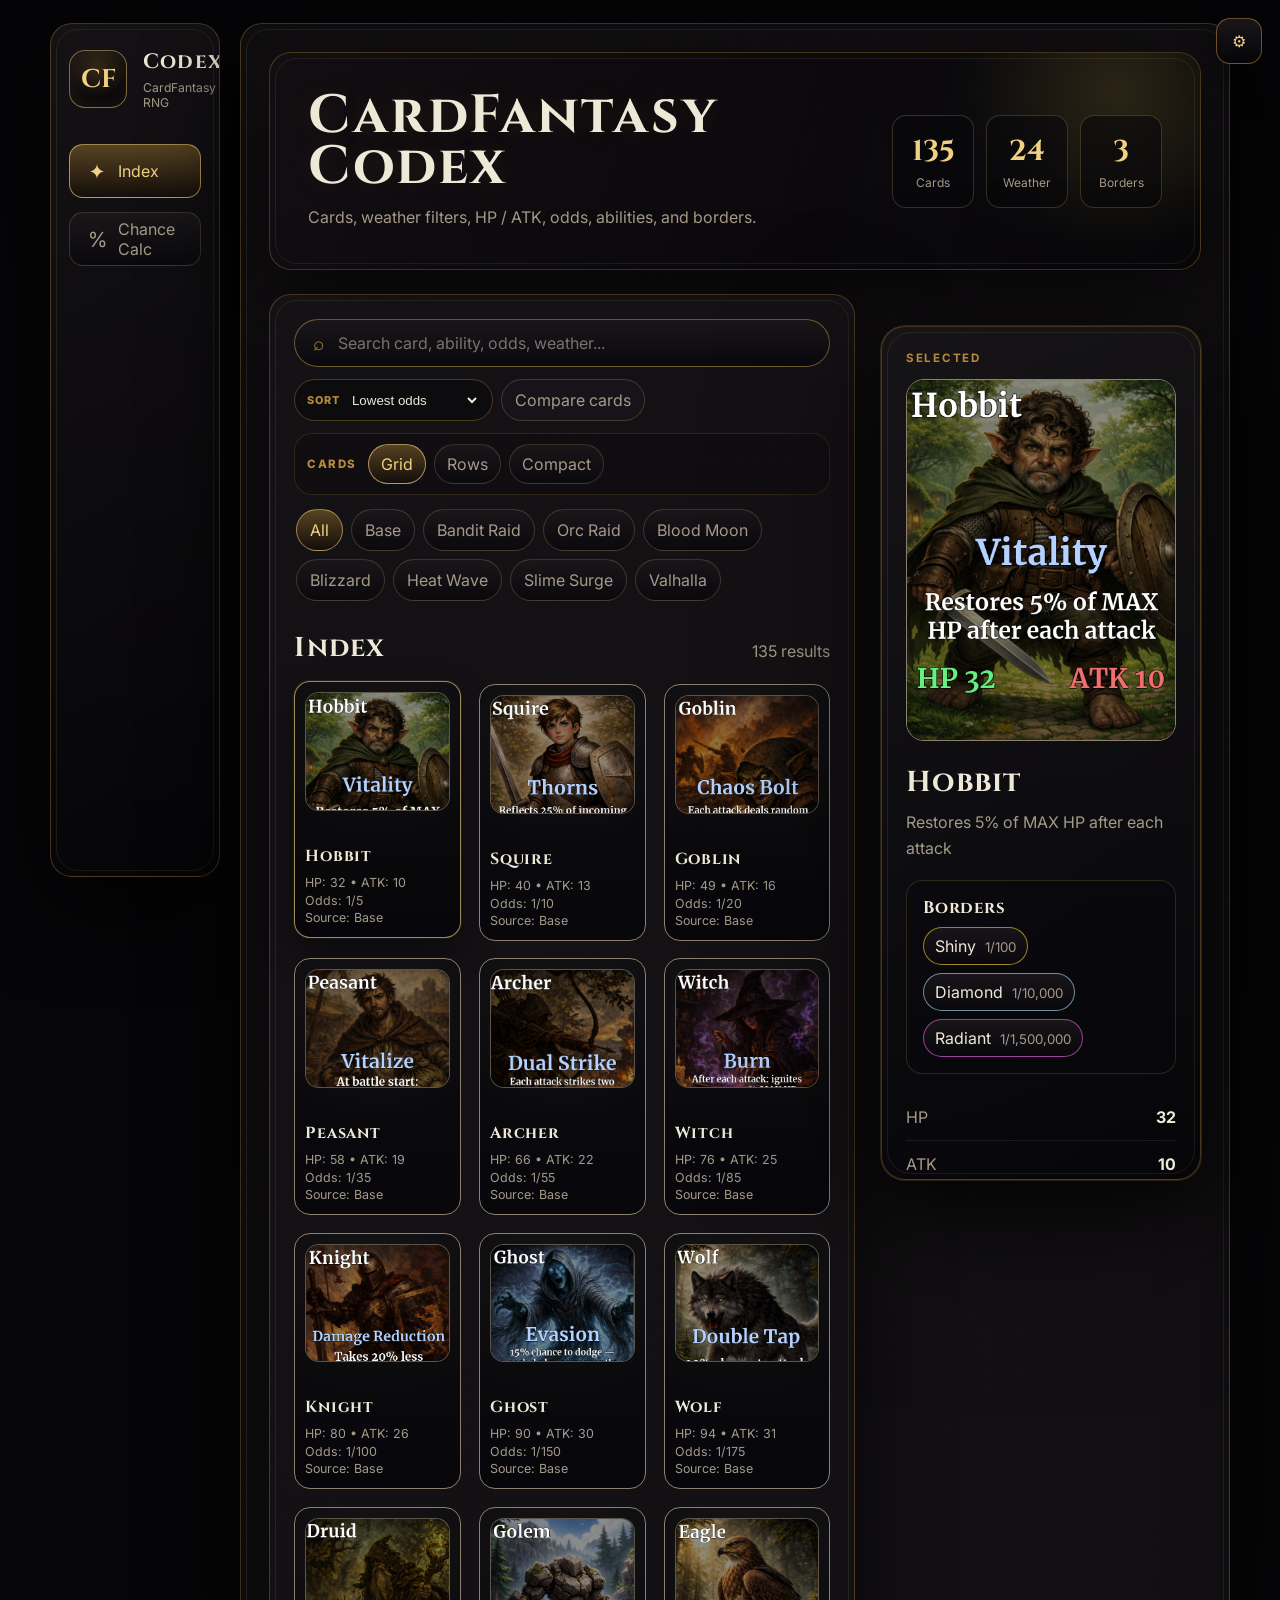
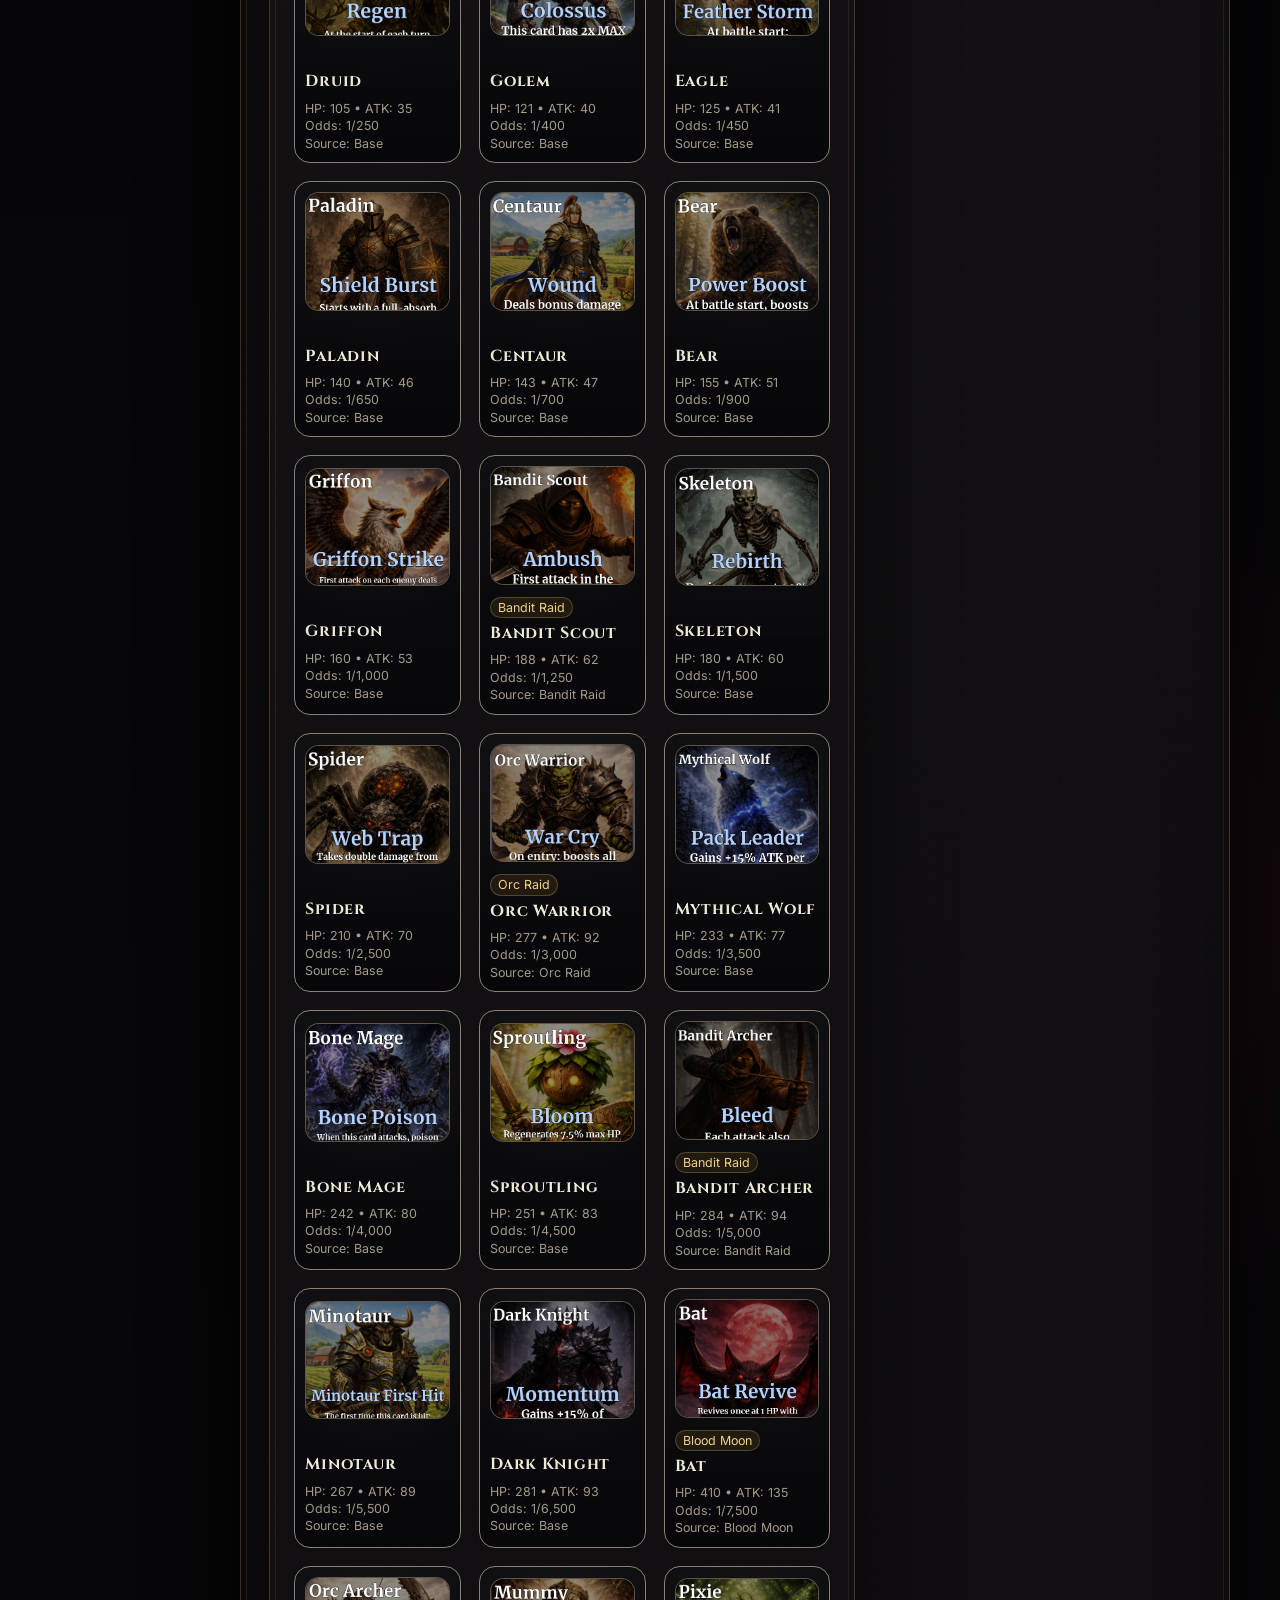
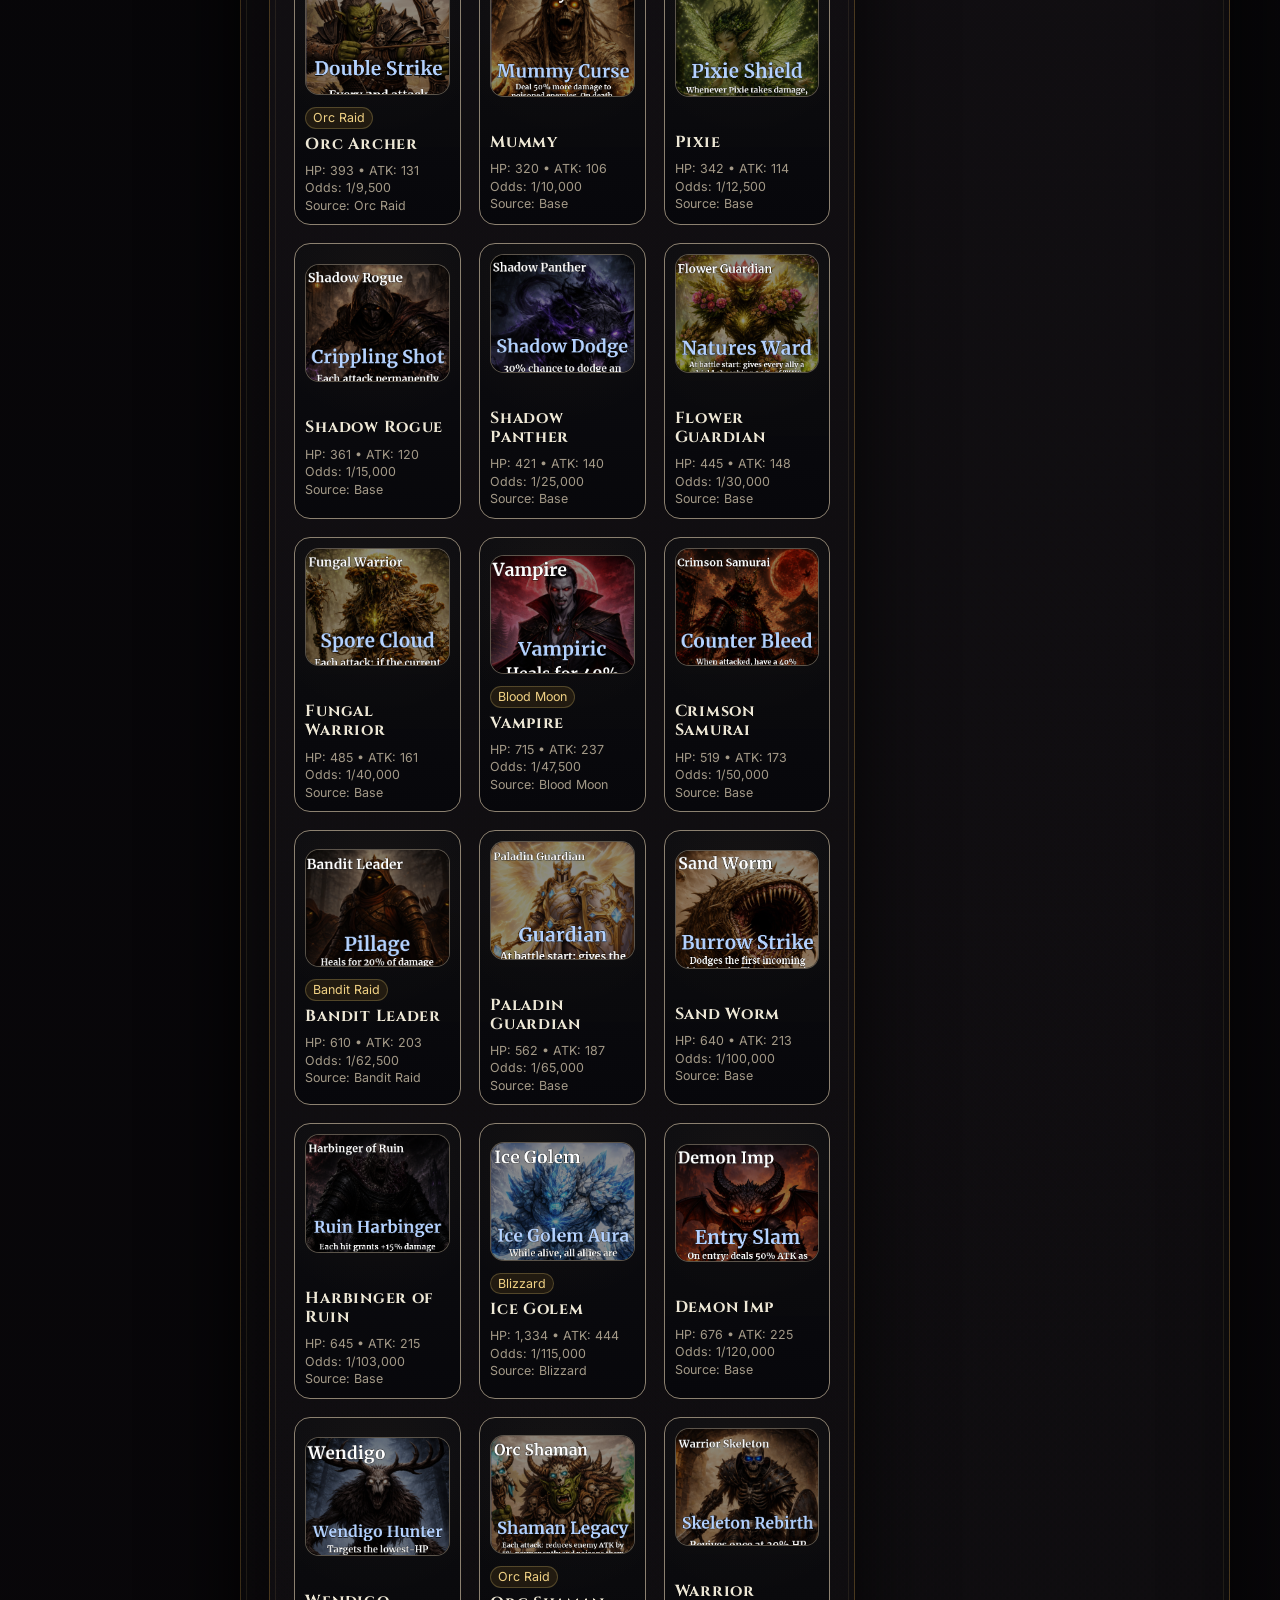
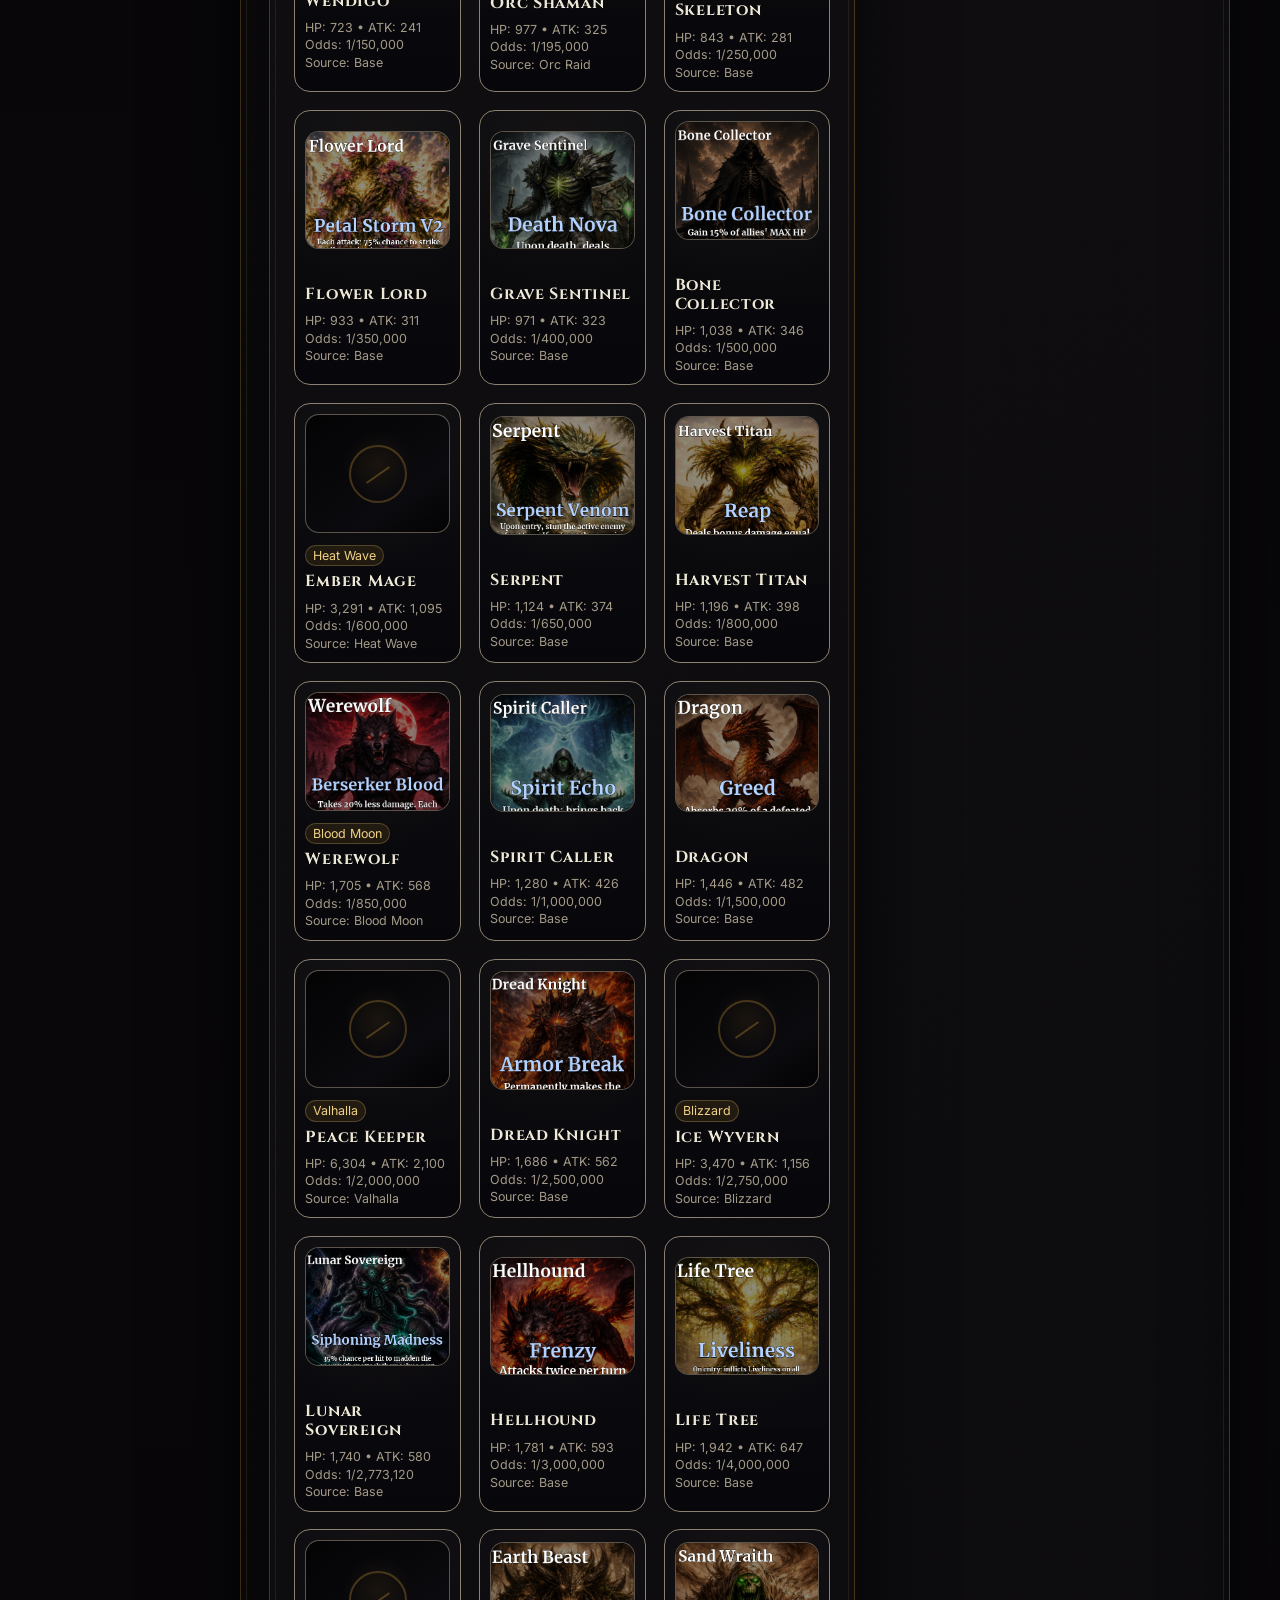
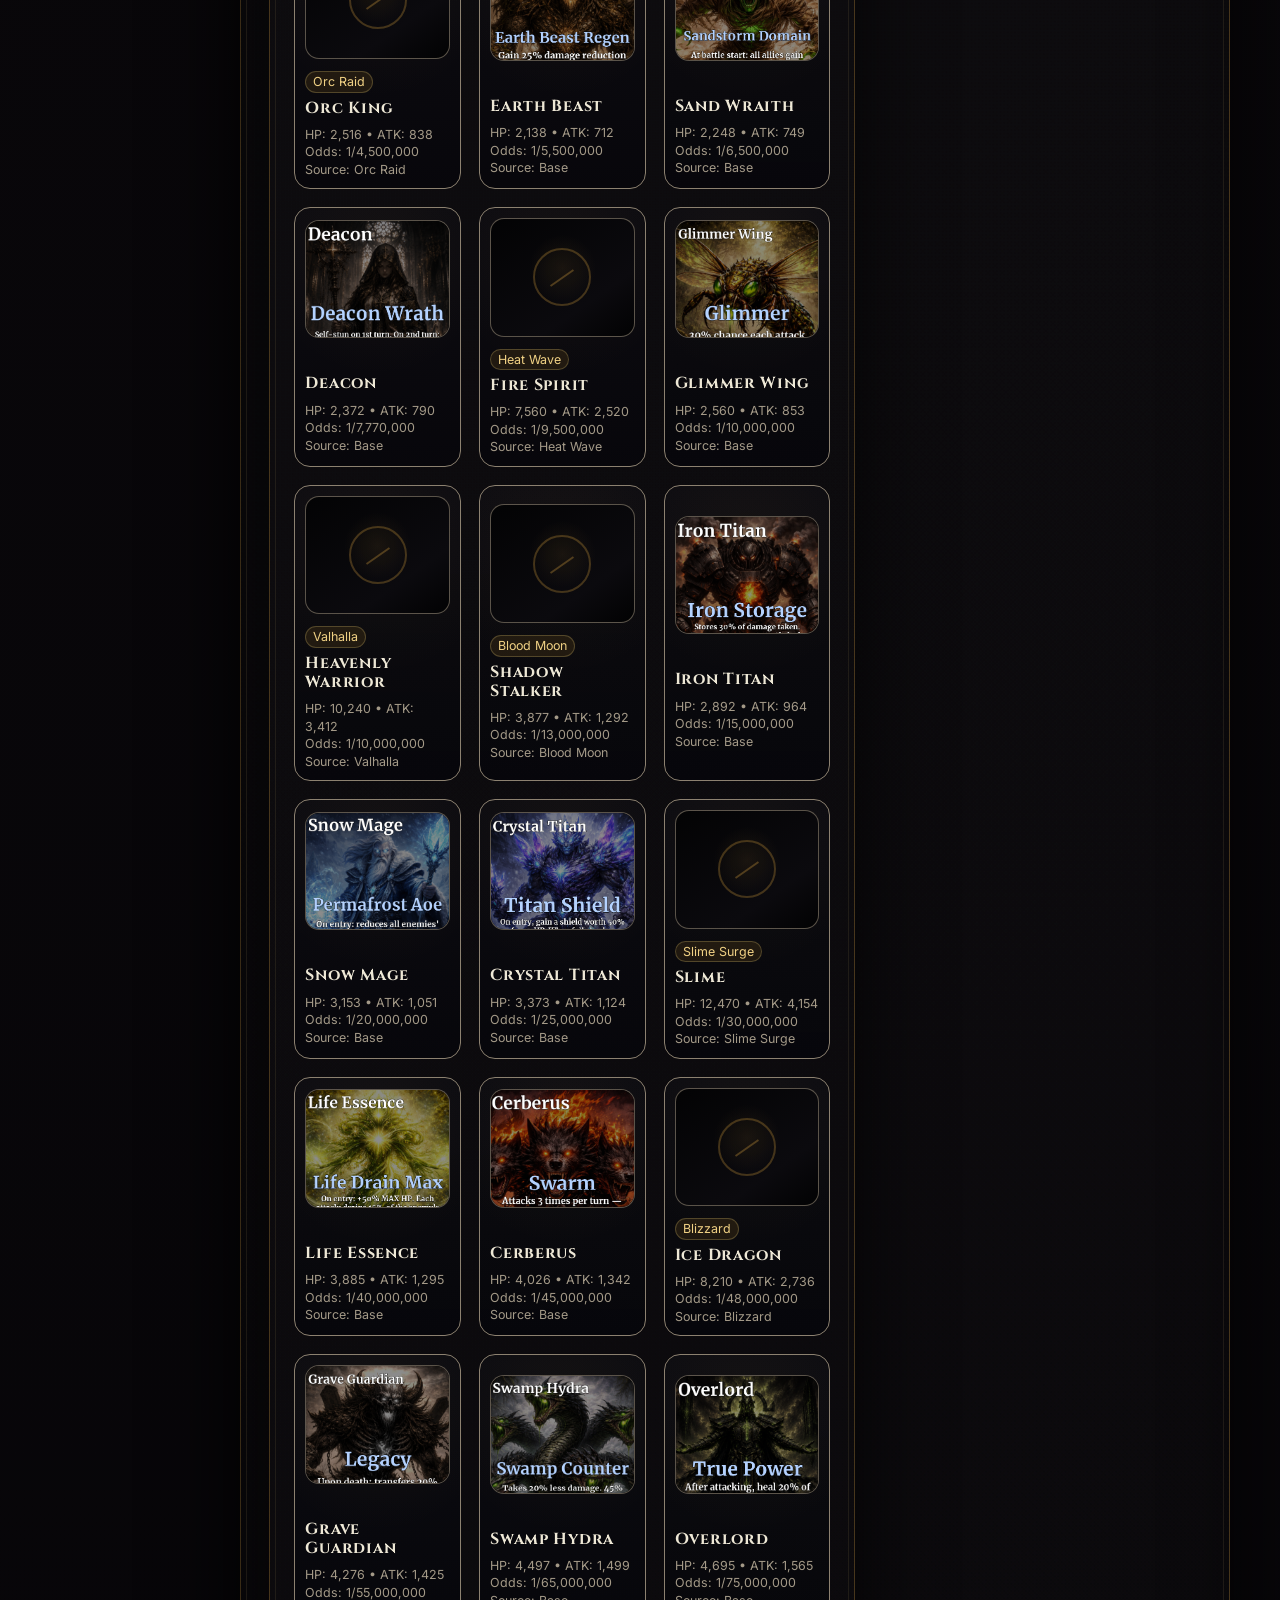
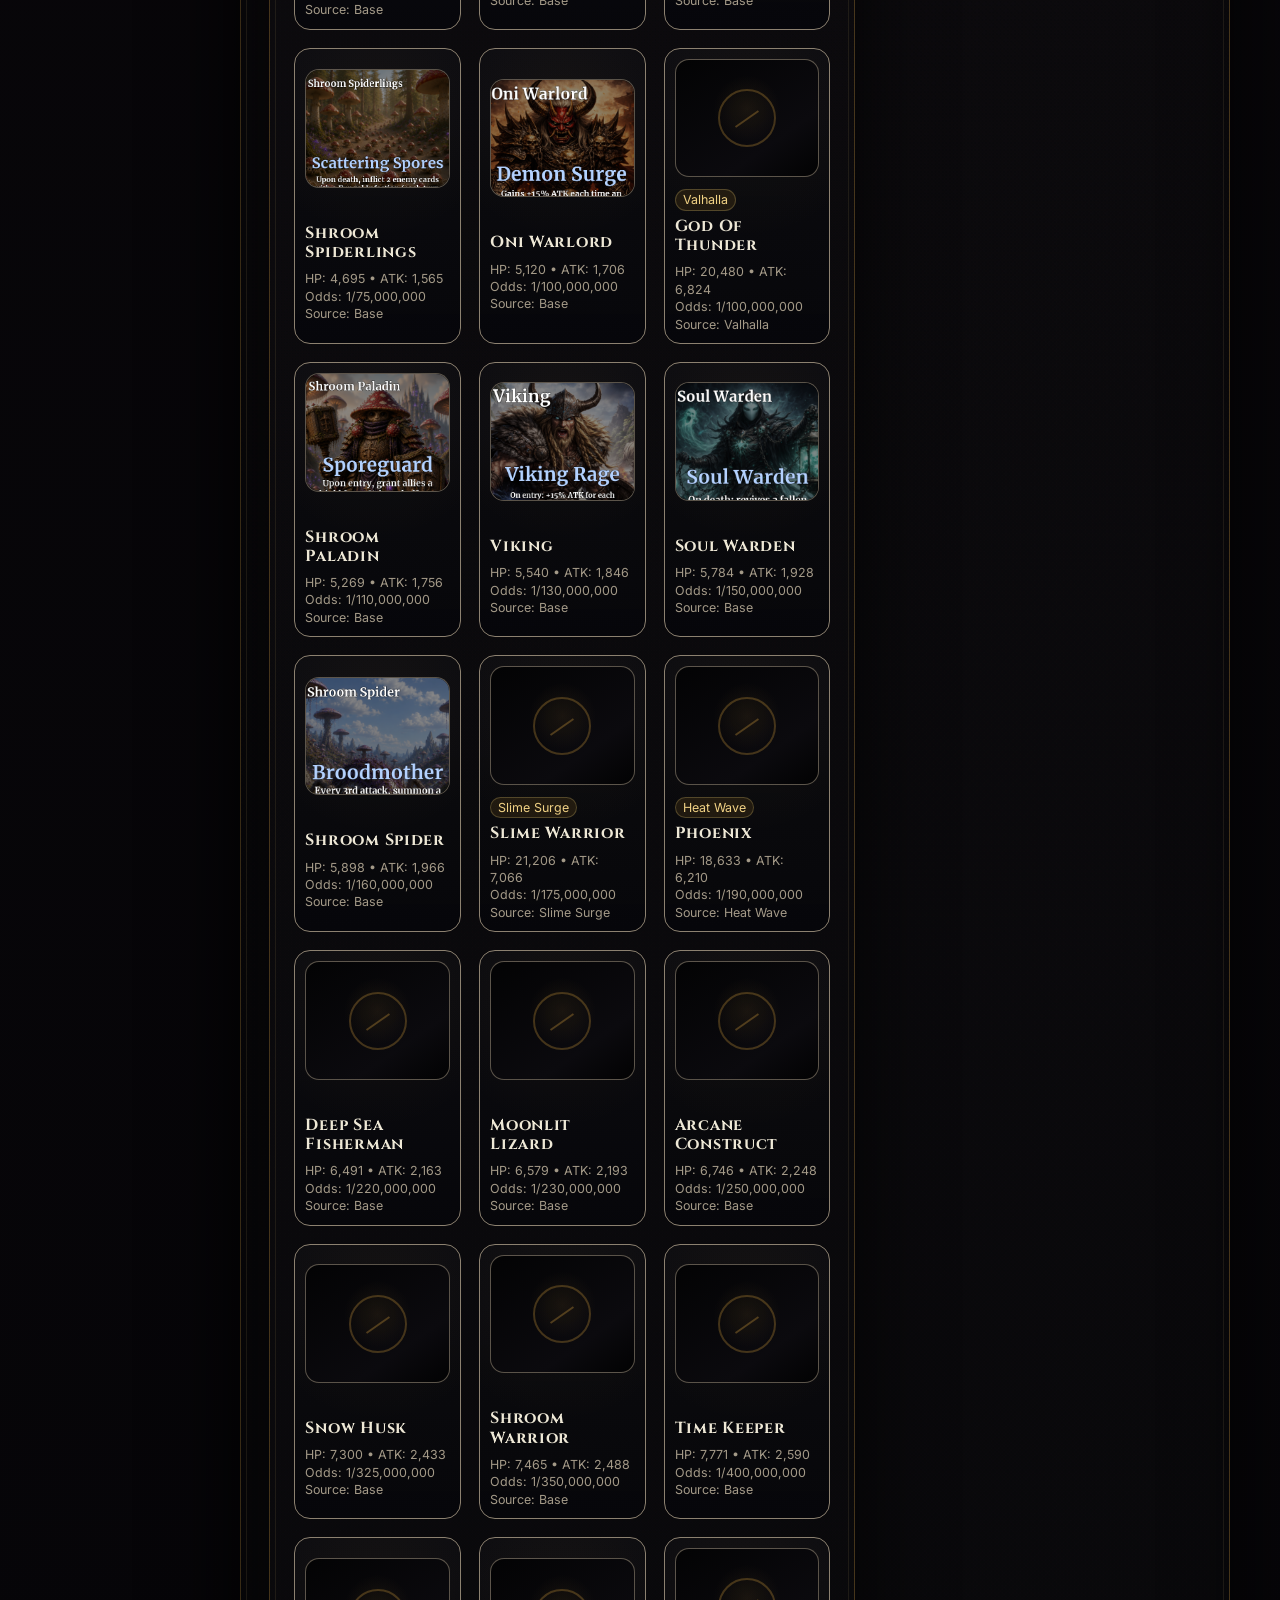
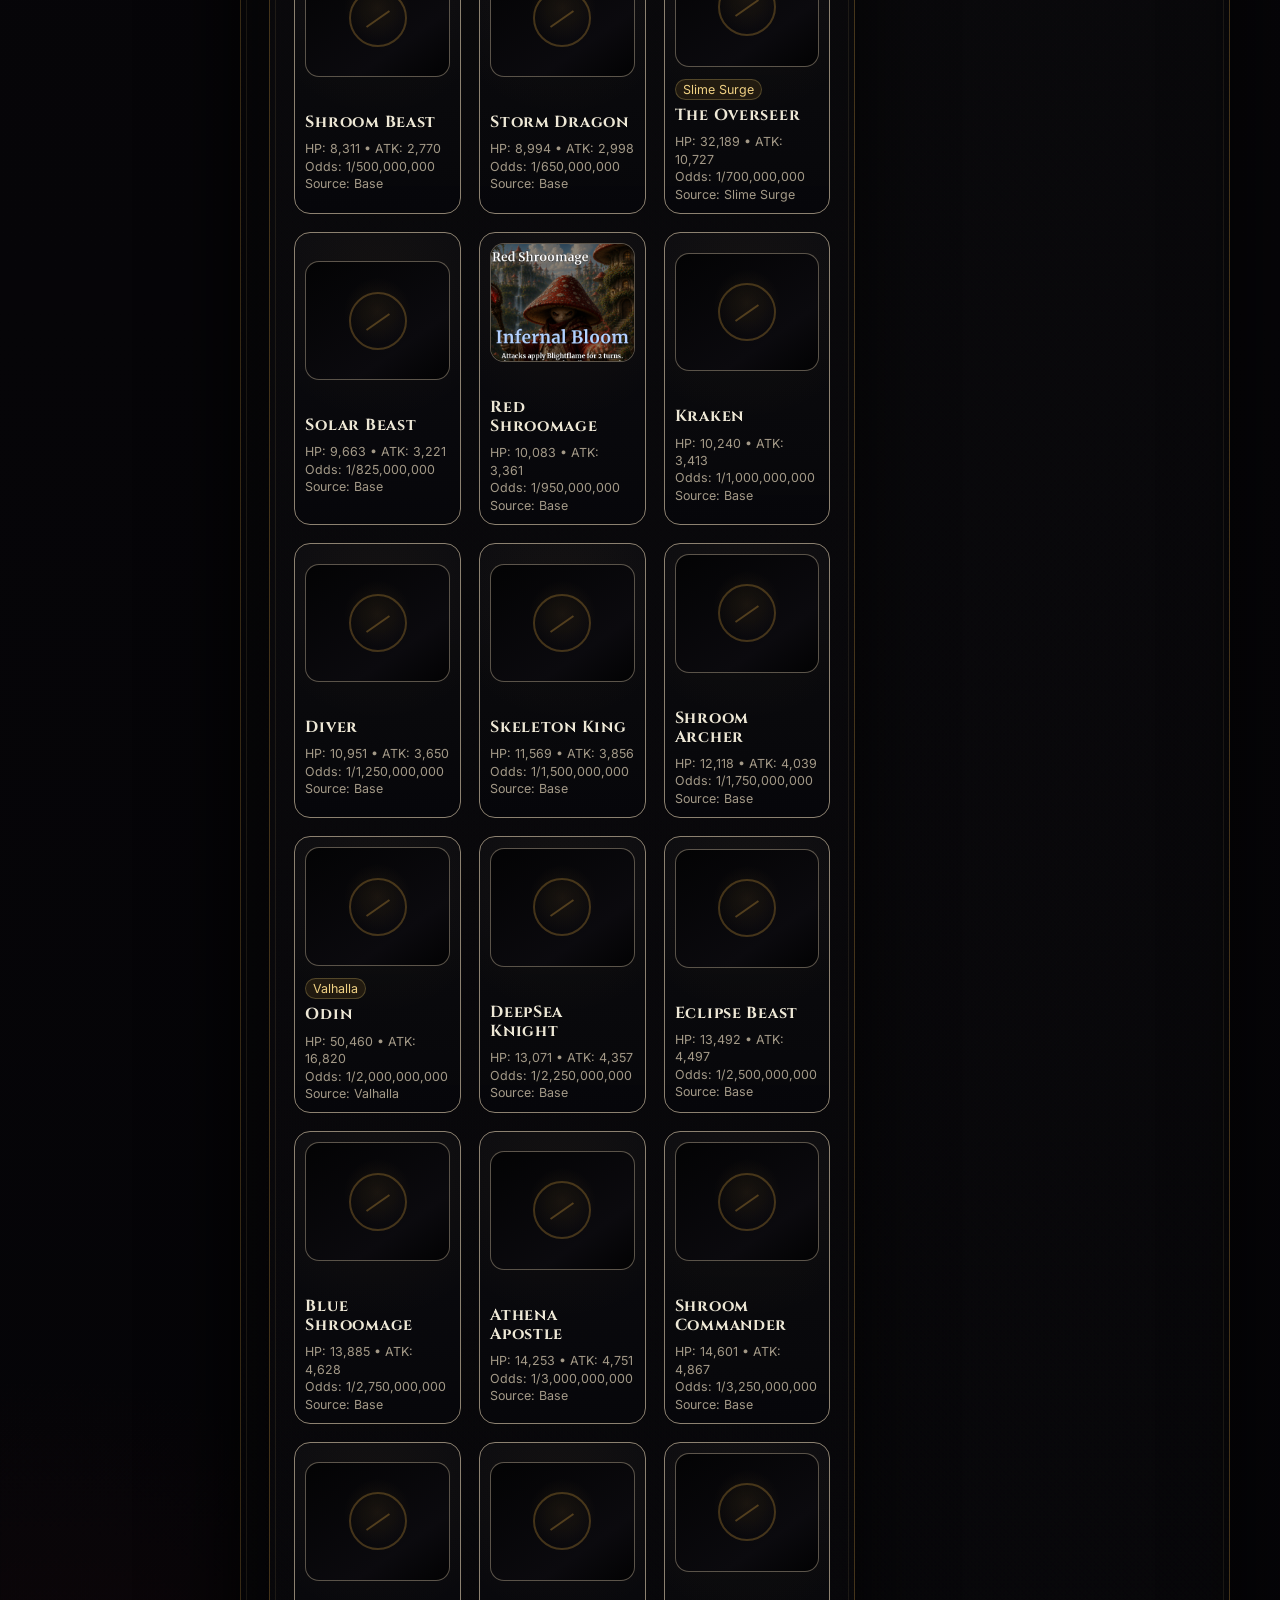
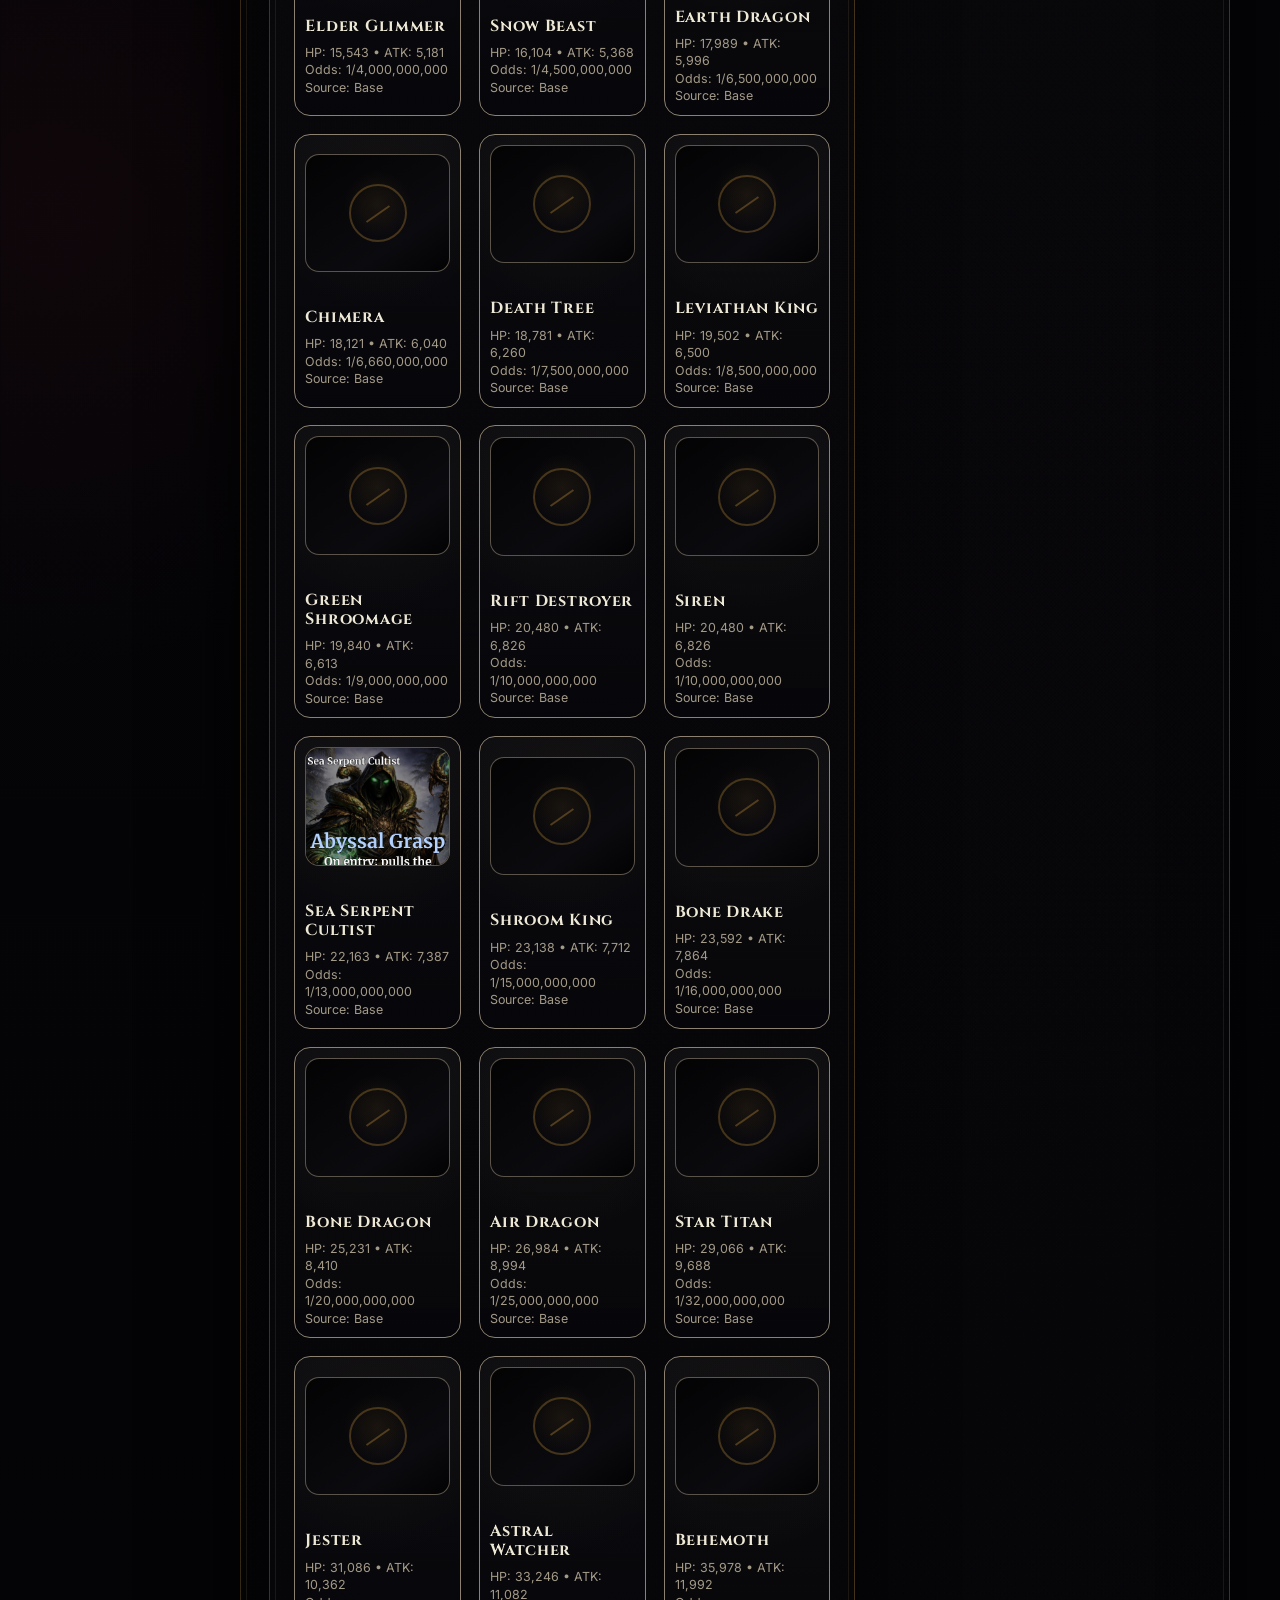
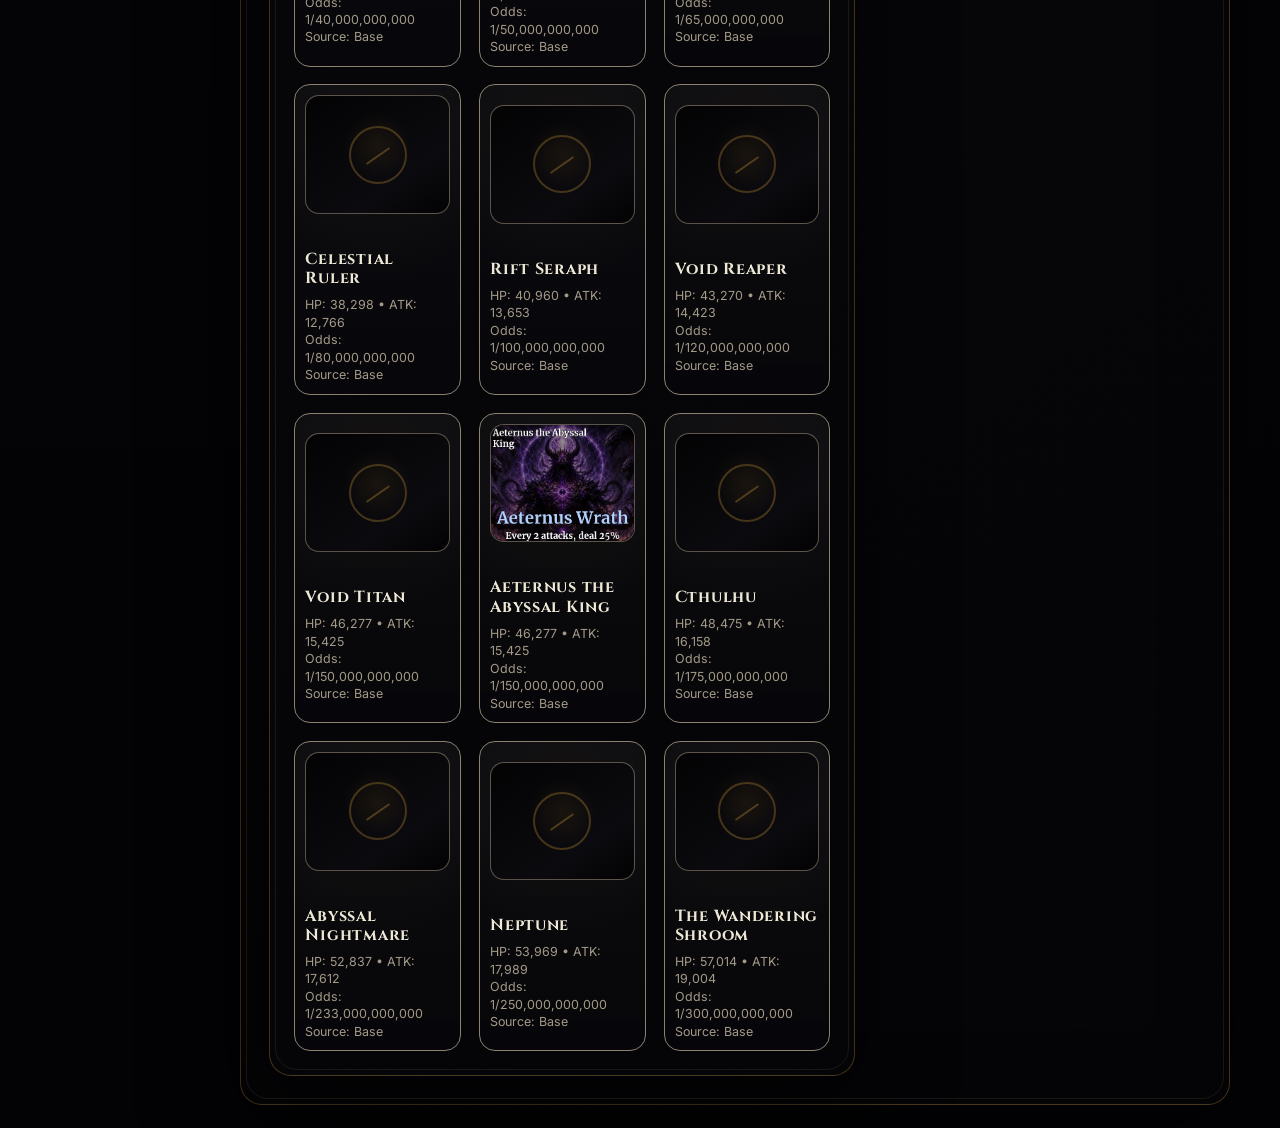
==== commit 15bc198e: "Bump cache for delayed preview float" ====
--- a/index.html
+++ b/index.html
@@ -8,12 +8,12 @@
   <link rel="preconnect" href="https://fonts.googleapis.com">
   <link rel="preconnect" href="https://fonts.gstatic.com" crossorigin>
   <link href="https://fonts.googleapis.com/css2?family=Cinzel:wght@400;600;700&family=Inter:wght@400;500;600;700&display=swap" rel="stylesheet">
-  <link rel="stylesheet" href="styles.css?v=31" />
-  <link rel="stylesheet" href="fixes.css?v=31" />
-  <link rel="stylesheet" href="revamp.css?v=31" />
-  <link rel="stylesheet" href="layout-presets.css?v=31" />
-  <link rel="stylesheet" href="features.css?v=31" />
-  <link rel="stylesheet" href="image-fit.css?v=31" />
+  <link rel="stylesheet" href="styles.css?v=32" />
+  <link rel="stylesheet" href="fixes.css?v=32" />
+  <link rel="stylesheet" href="revamp.css?v=32" />
+  <link rel="stylesheet" href="layout-presets.css?v=32" />
+  <link rel="stylesheet" href="features.css?v=32" />
+  <link rel="stylesheet" href="image-fit.css?v=32" />
 </head>
 <body class="layout-floating theme-abyss">
   <button class="settings-button" id="settingsButton" type="button" aria-label="Open color settings">⚙</button>
@@ -151,8 +151,8 @@
     </main>
   </div>
 
-  <script src="script.js?v=31"></script>
-  <script src="format-options.js?v=31"></script>
-  <script src="sticky-preview.js?v=31"></script>
+  <script src="script.js?v=32"></script>
+  <script src="format-options.js?v=32"></script>
+  <script src="sticky-preview.js?v=32"></script>
 </body>
 </html>
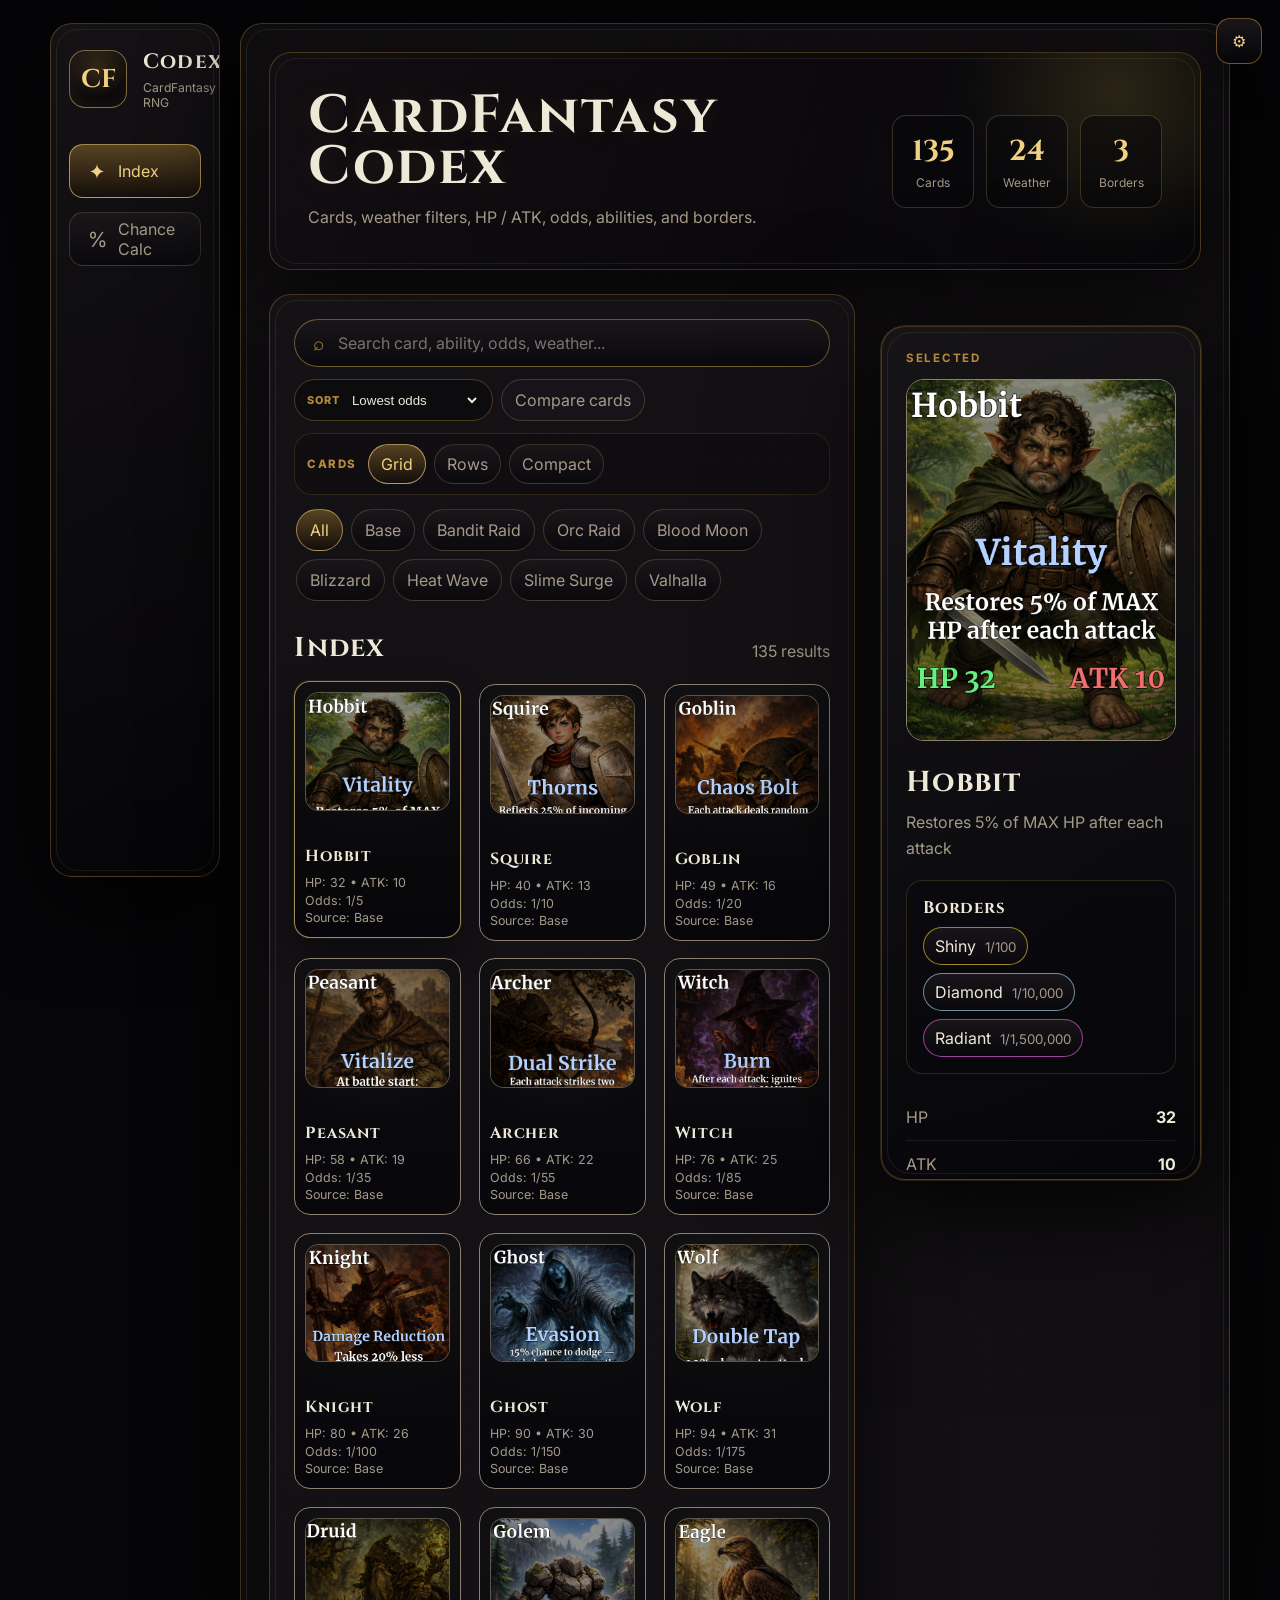
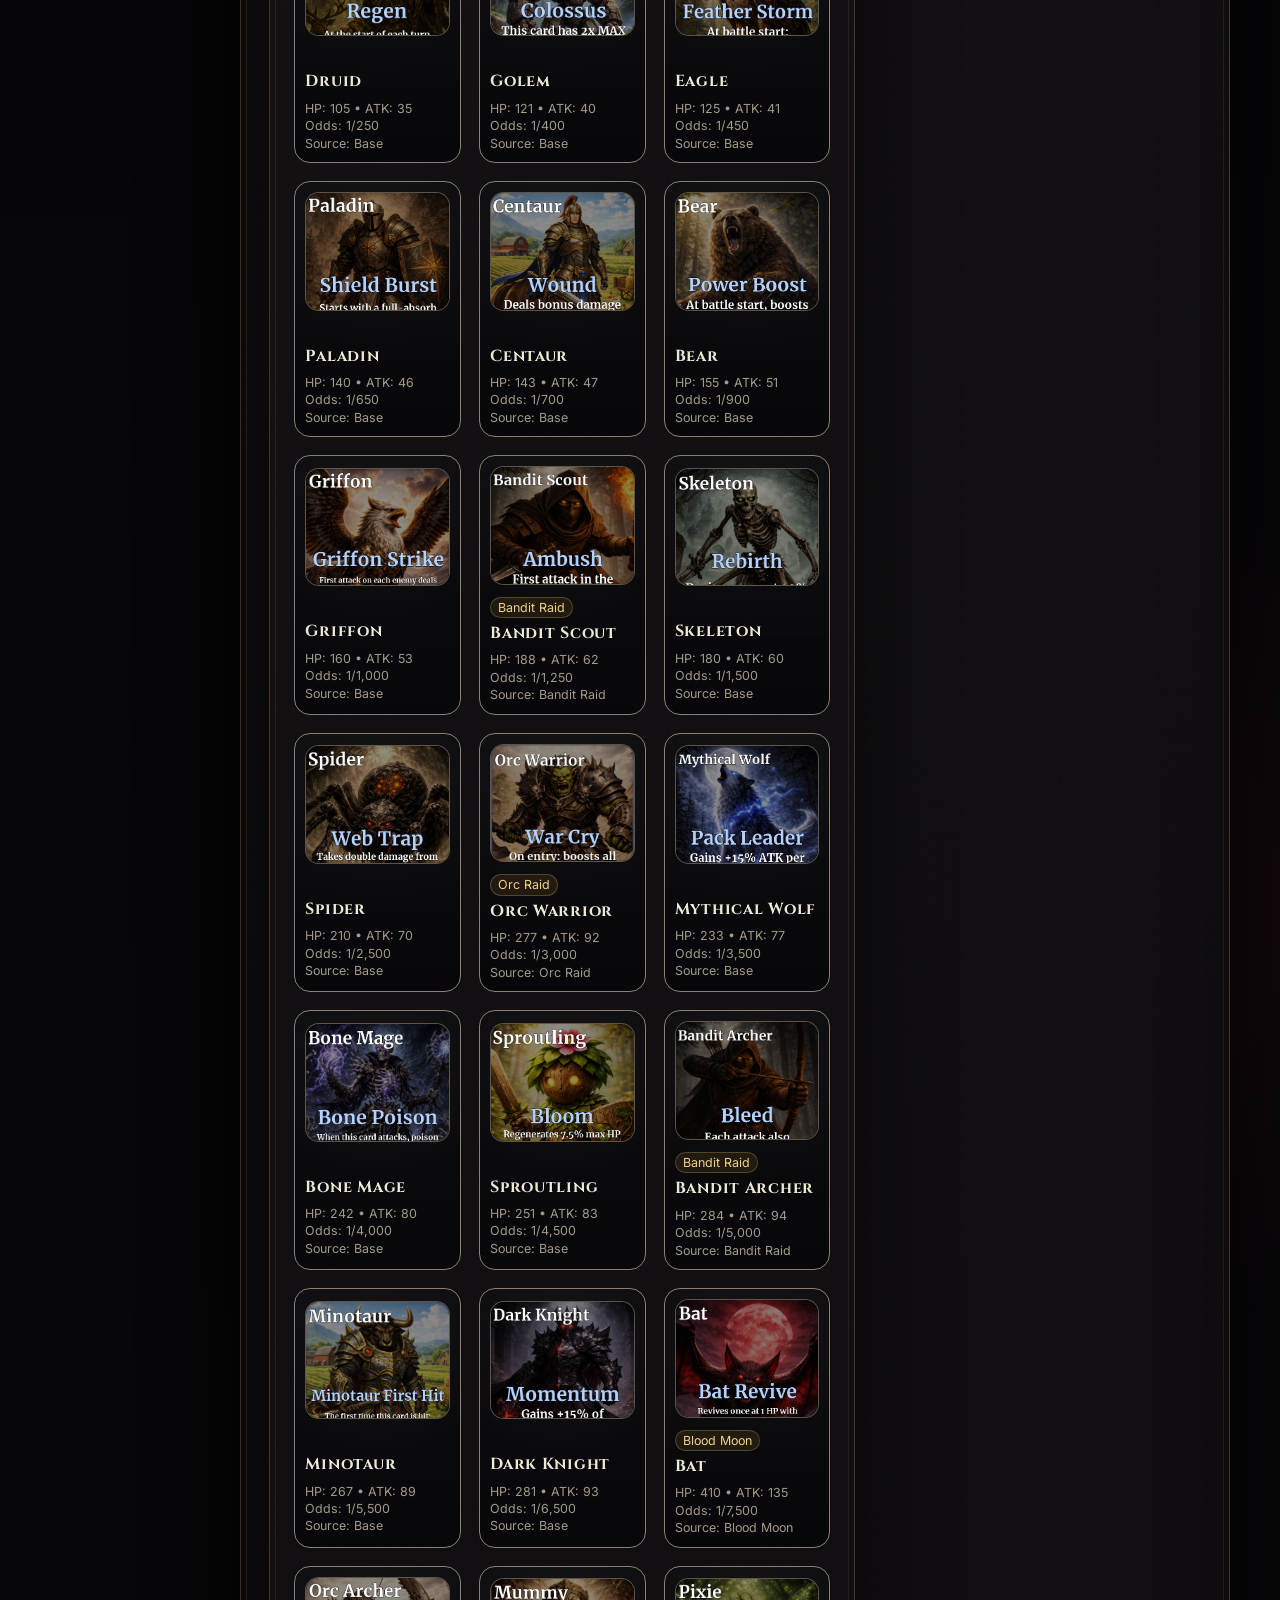
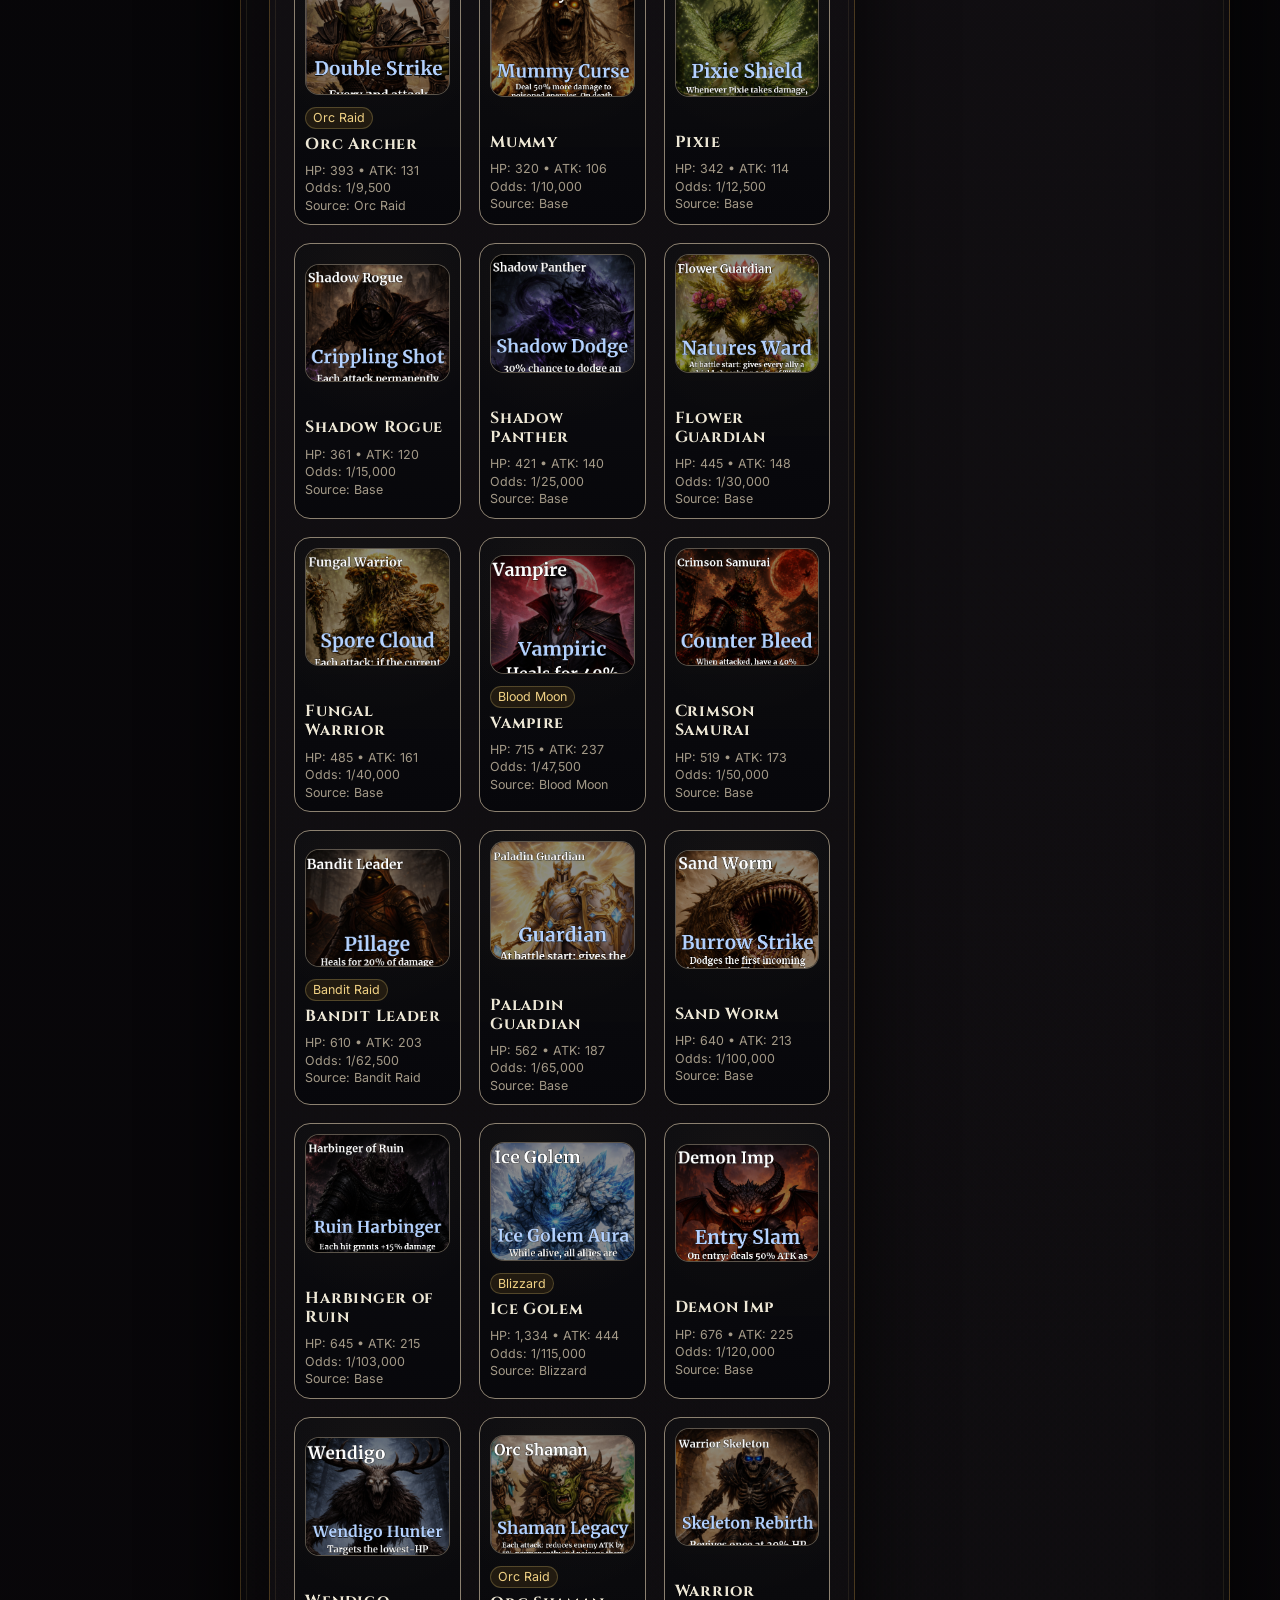
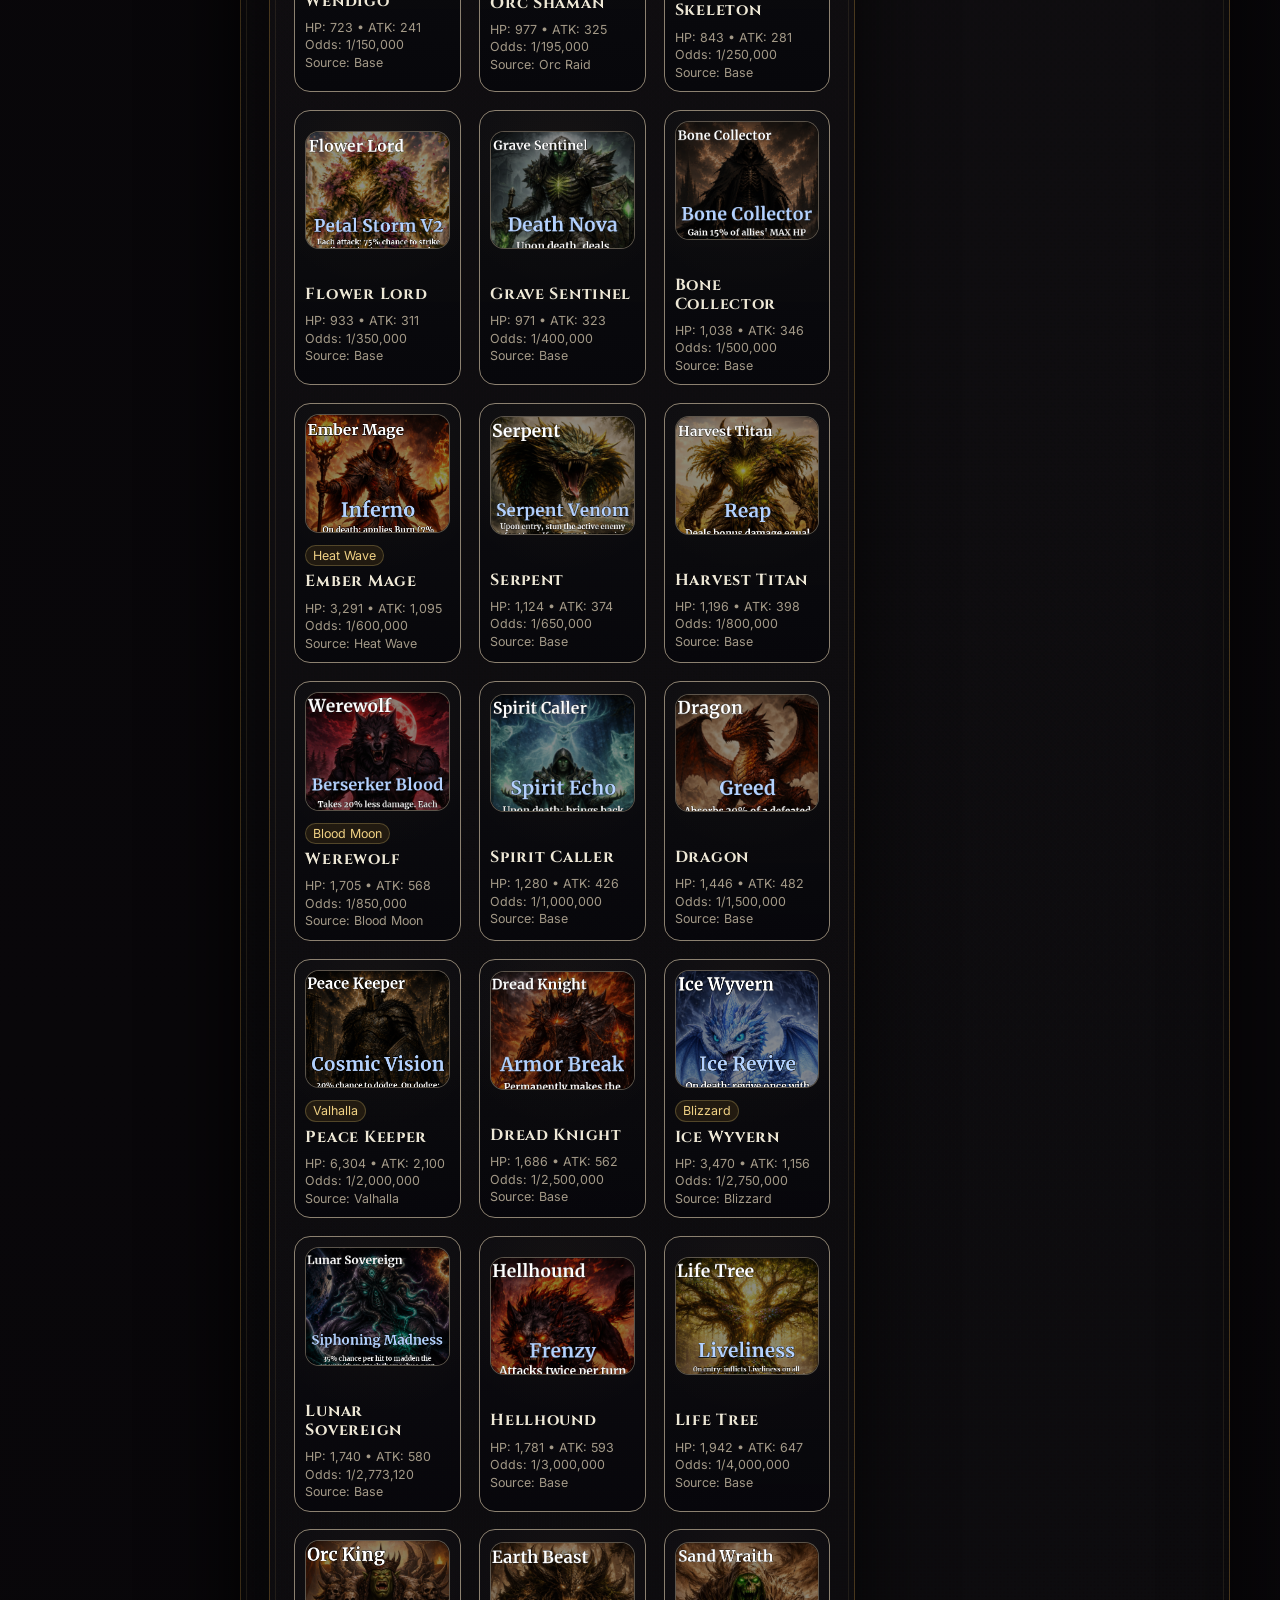
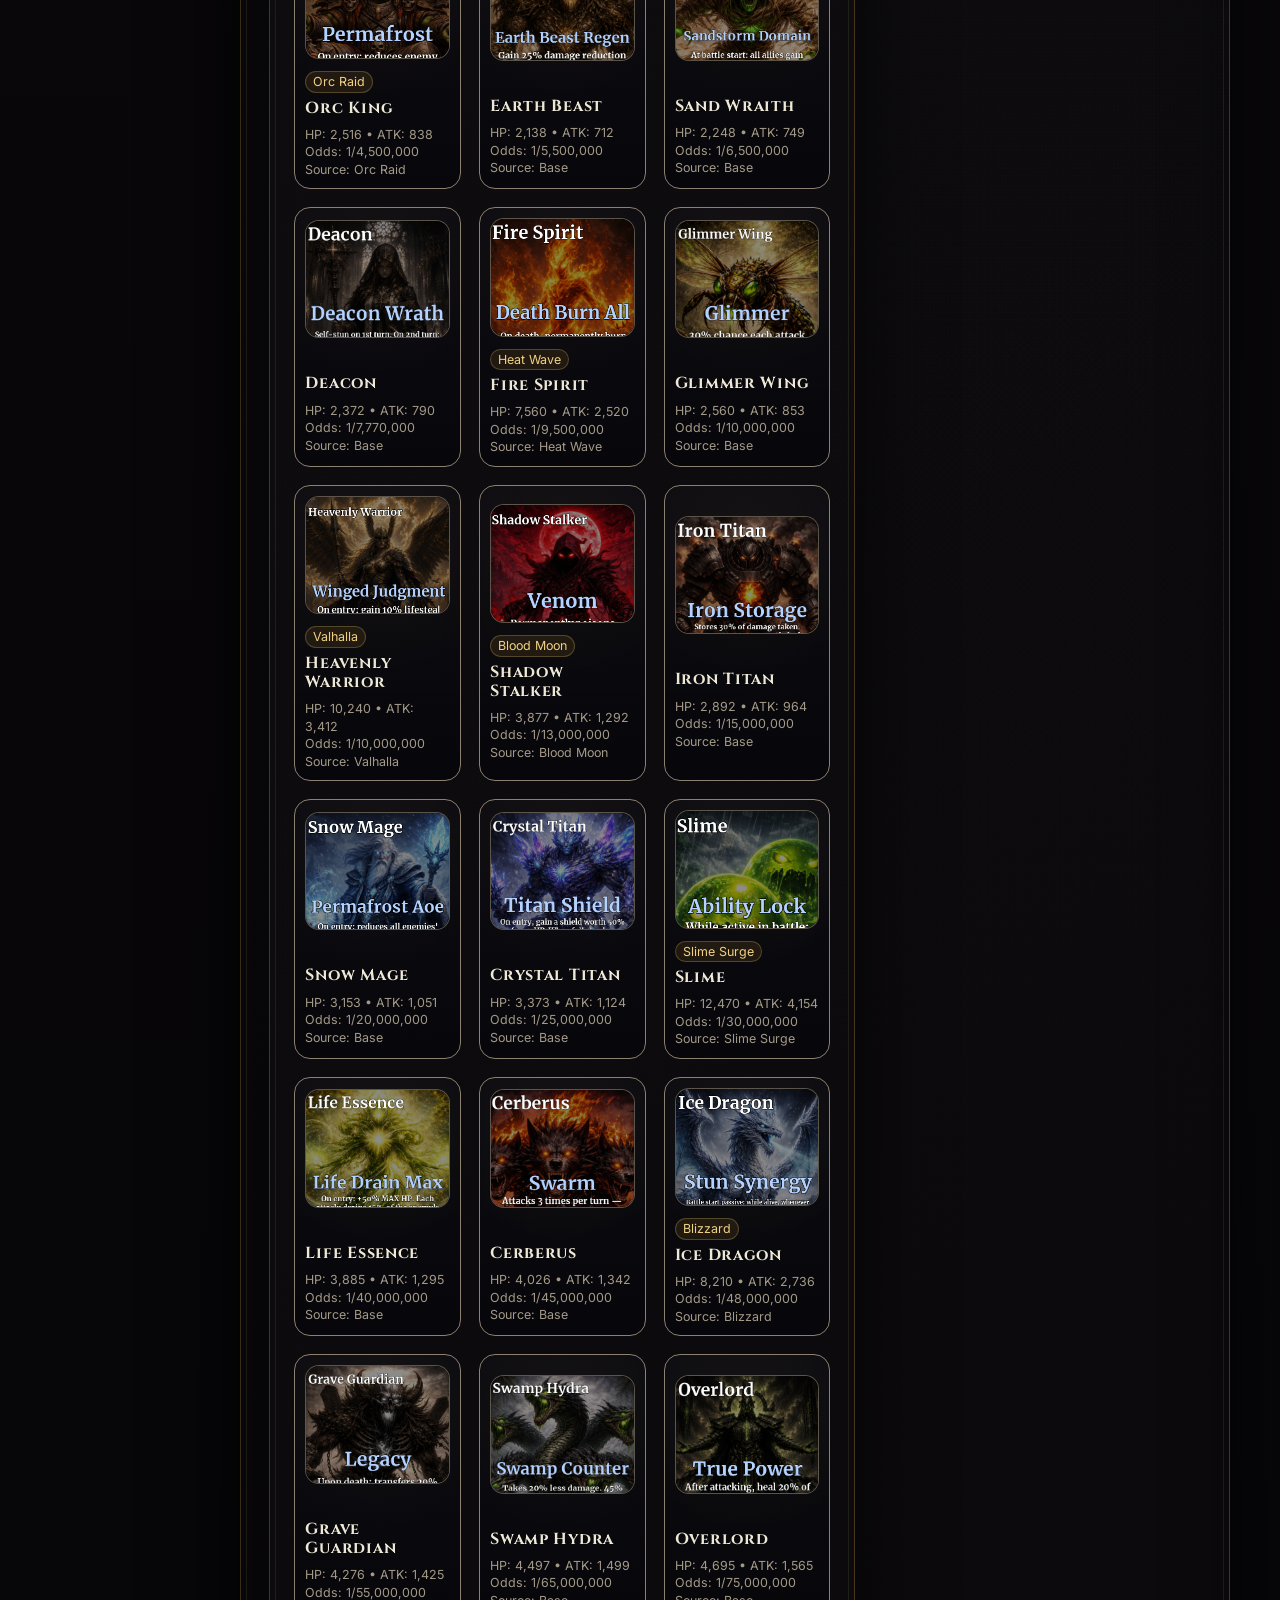
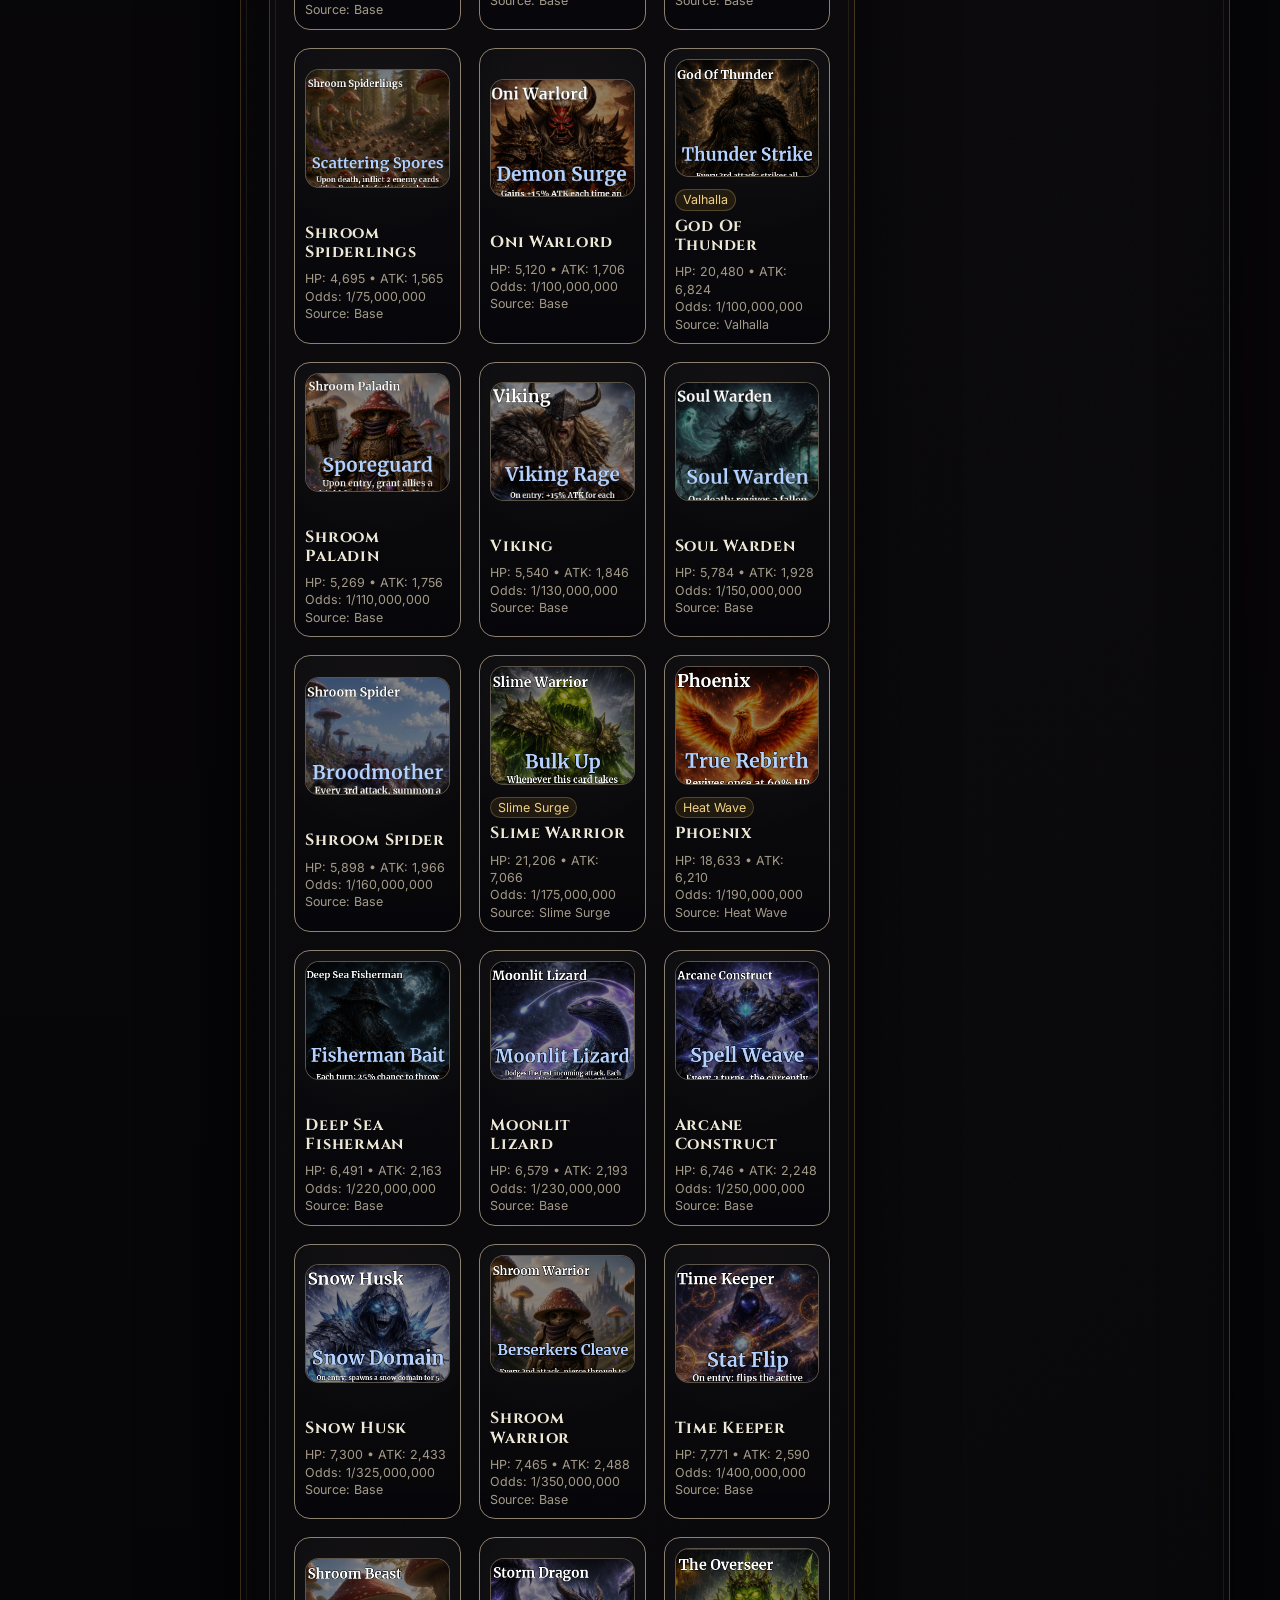
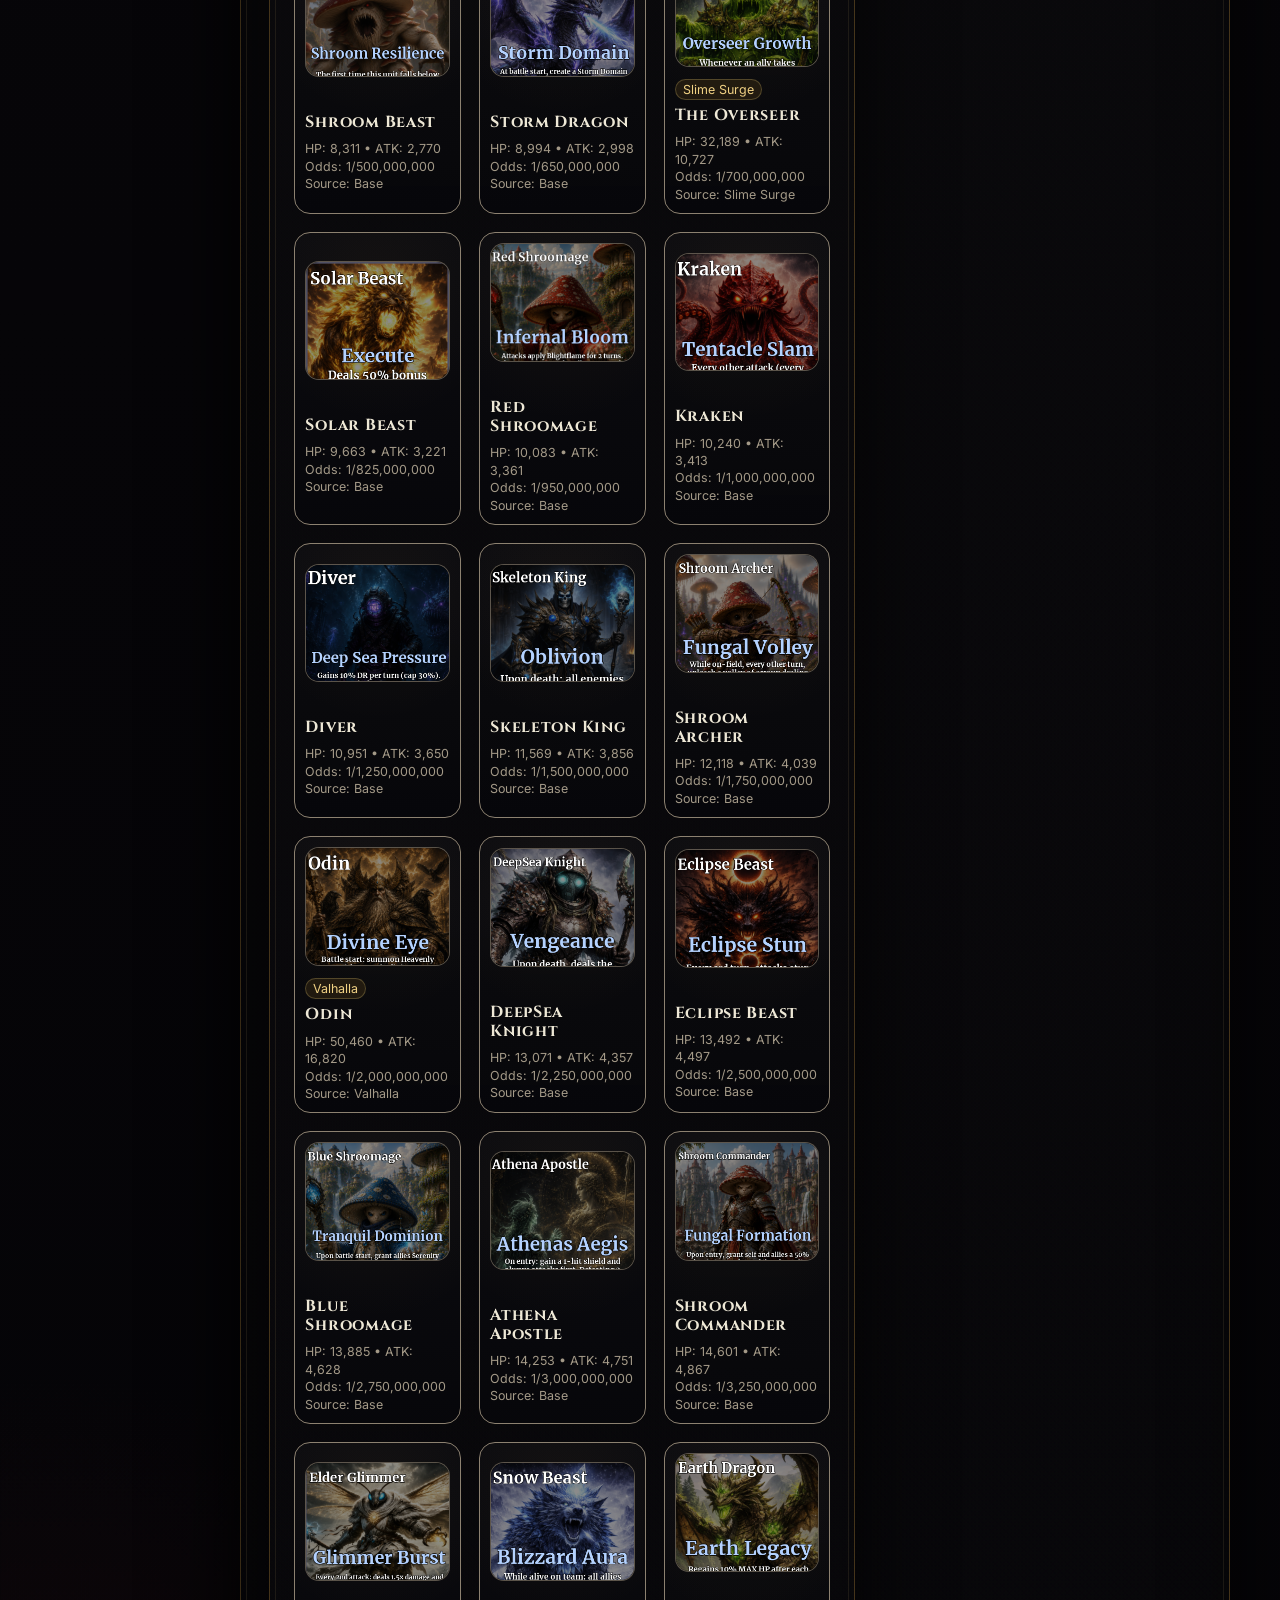
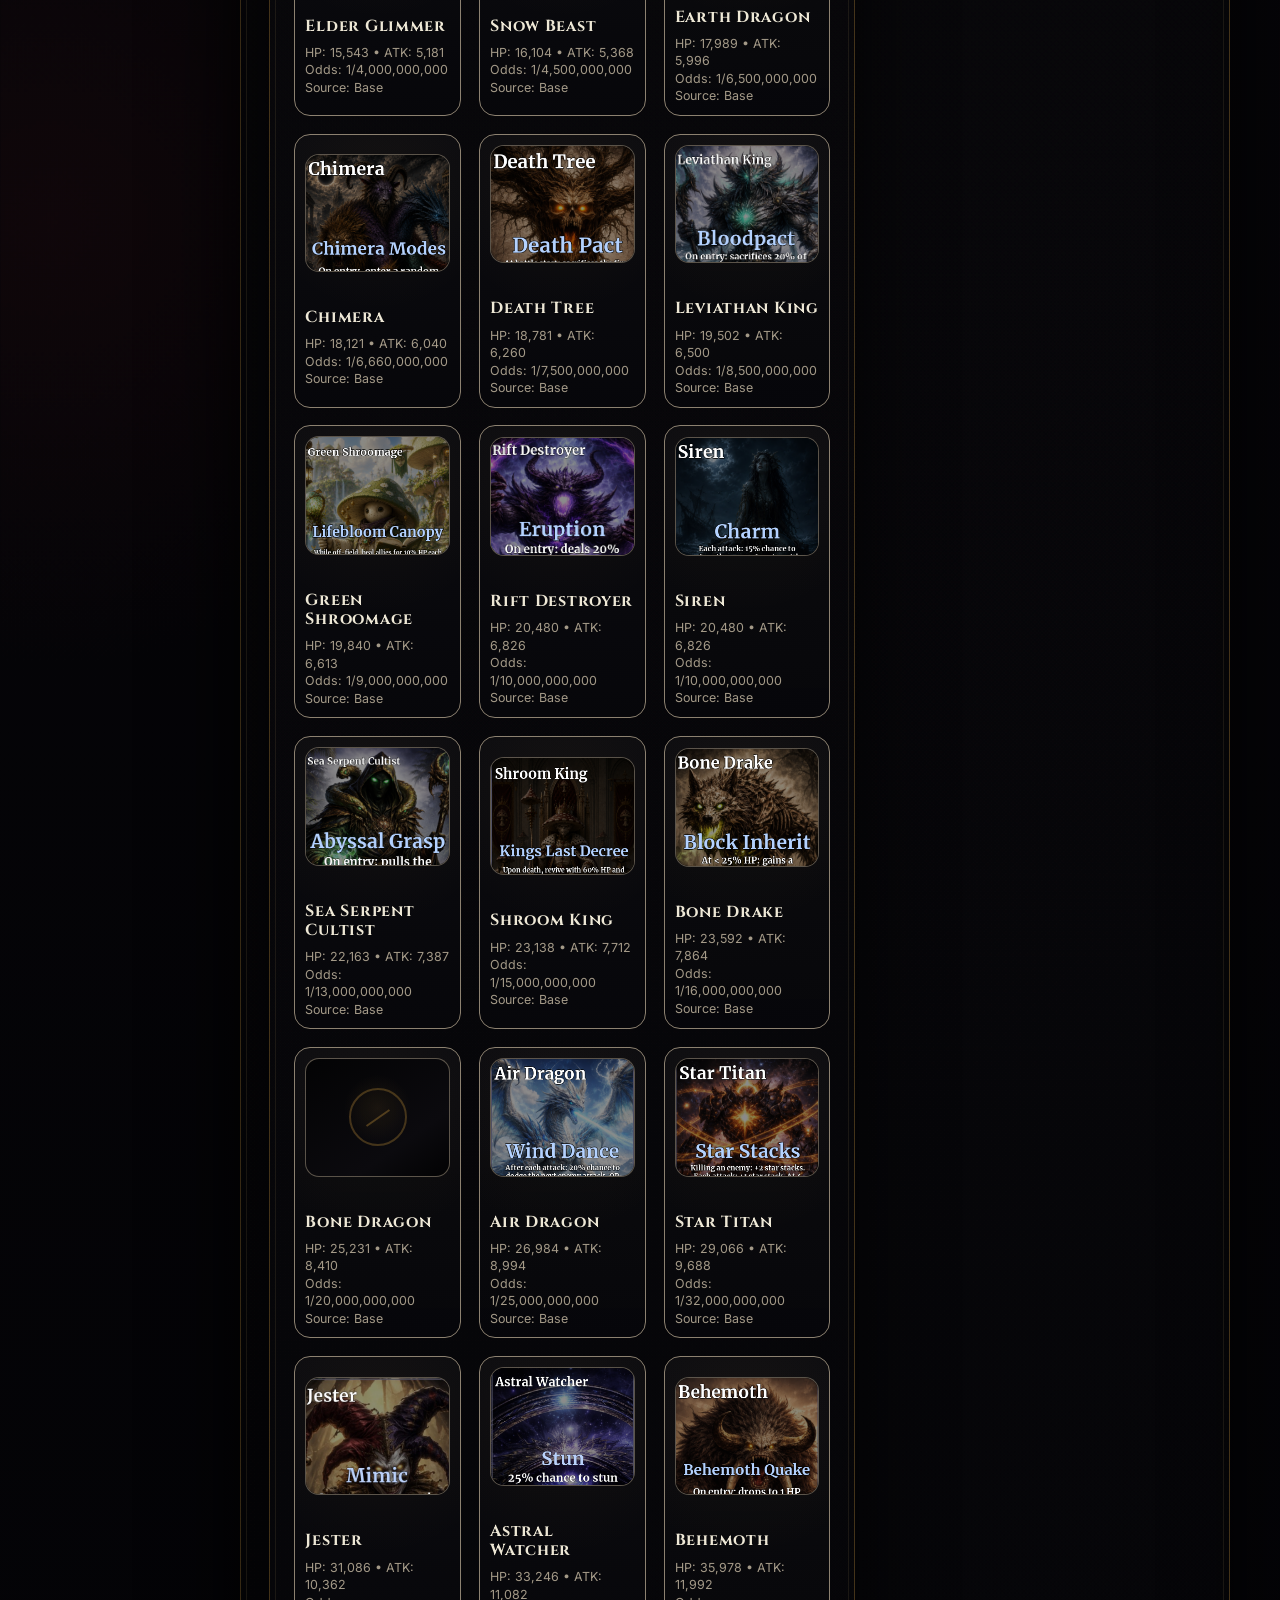
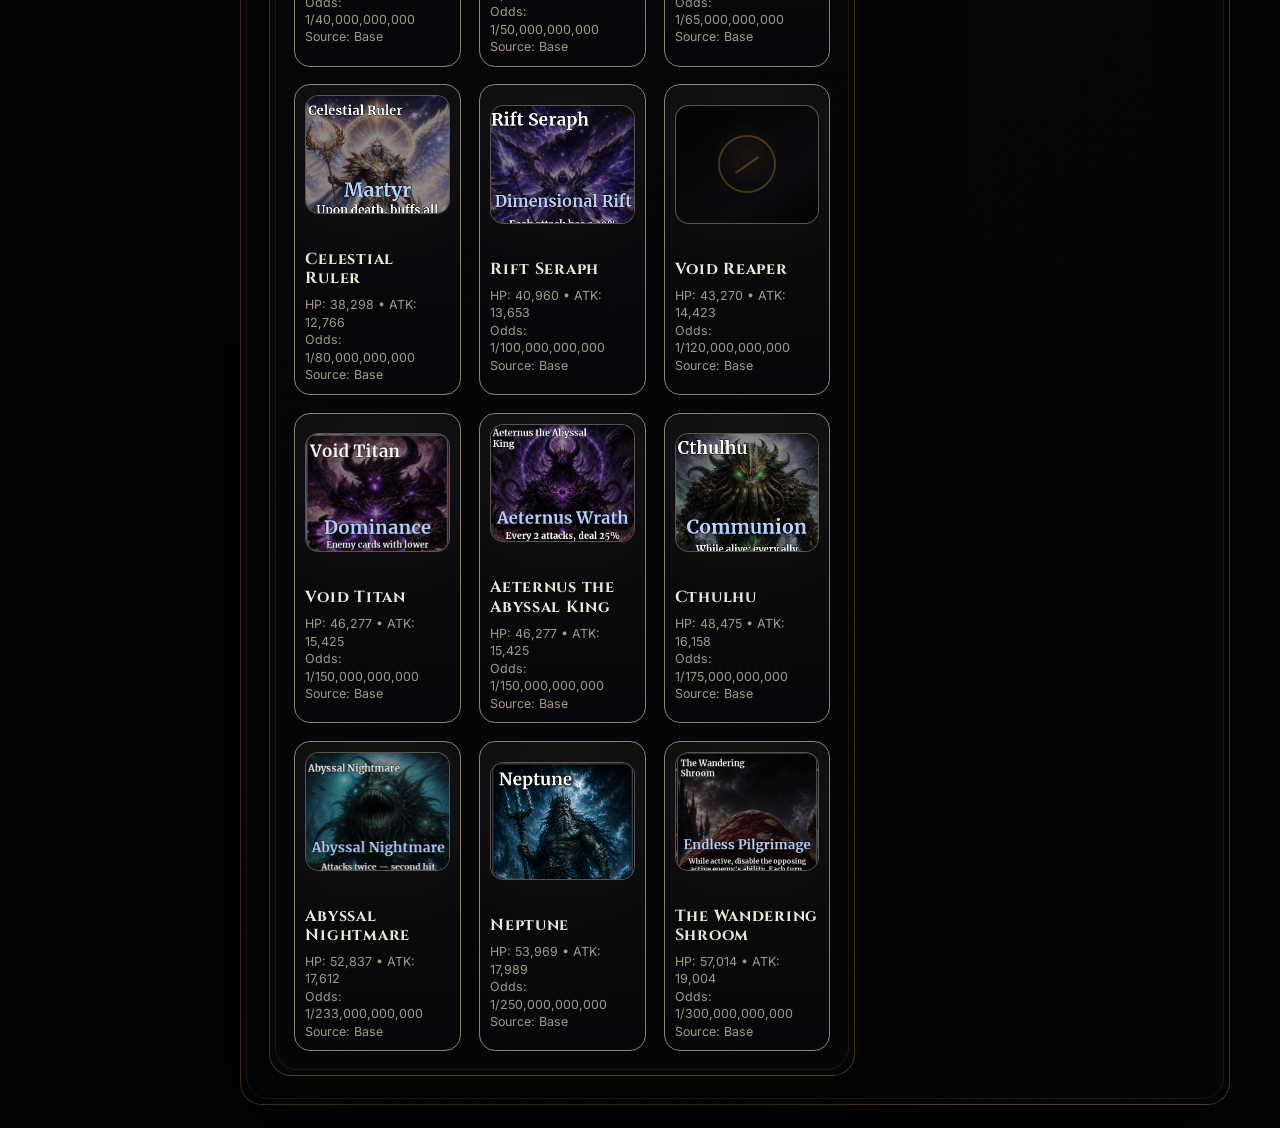
==== commit 577c7cd9: "Load card selection performance fix" ====
--- a/index.html
+++ b/index.html
@@ -8,12 +8,12 @@
   <link rel="preconnect" href="https://fonts.googleapis.com">
   <link rel="preconnect" href="https://fonts.gstatic.com" crossorigin>
   <link href="https://fonts.googleapis.com/css2?family=Cinzel:wght@400;600;700&family=Inter:wght@400;500;600;700&display=swap" rel="stylesheet">
-  <link rel="stylesheet" href="styles.css?v=32" />
-  <link rel="stylesheet" href="fixes.css?v=32" />
-  <link rel="stylesheet" href="revamp.css?v=32" />
-  <link rel="stylesheet" href="layout-presets.css?v=32" />
-  <link rel="stylesheet" href="features.css?v=32" />
-  <link rel="stylesheet" href="image-fit.css?v=32" />
+  <link rel="stylesheet" href="styles.css?v=33" />
+  <link rel="stylesheet" href="fixes.css?v=33" />
+  <link rel="stylesheet" href="revamp.css?v=33" />
+  <link rel="stylesheet" href="layout-presets.css?v=33" />
+  <link rel="stylesheet" href="features.css?v=33" />
+  <link rel="stylesheet" href="image-fit.css?v=33" />
 </head>
 <body class="layout-floating theme-abyss">
   <button class="settings-button" id="settingsButton" type="button" aria-label="Open color settings">⚙</button>
@@ -151,8 +151,9 @@
     </main>
   </div>
 
-  <script src="script.js?v=32"></script>
-  <script src="format-options.js?v=32"></script>
-  <script src="sticky-preview.js?v=32"></script>
+  <script src="script.js?v=33"></script>
+  <script src="format-options.js?v=33"></script>
+  <script src="sticky-preview.js?v=33"></script>
+  <script src="performance-fix.js?v=33"></script>
 </body>
 </html>
